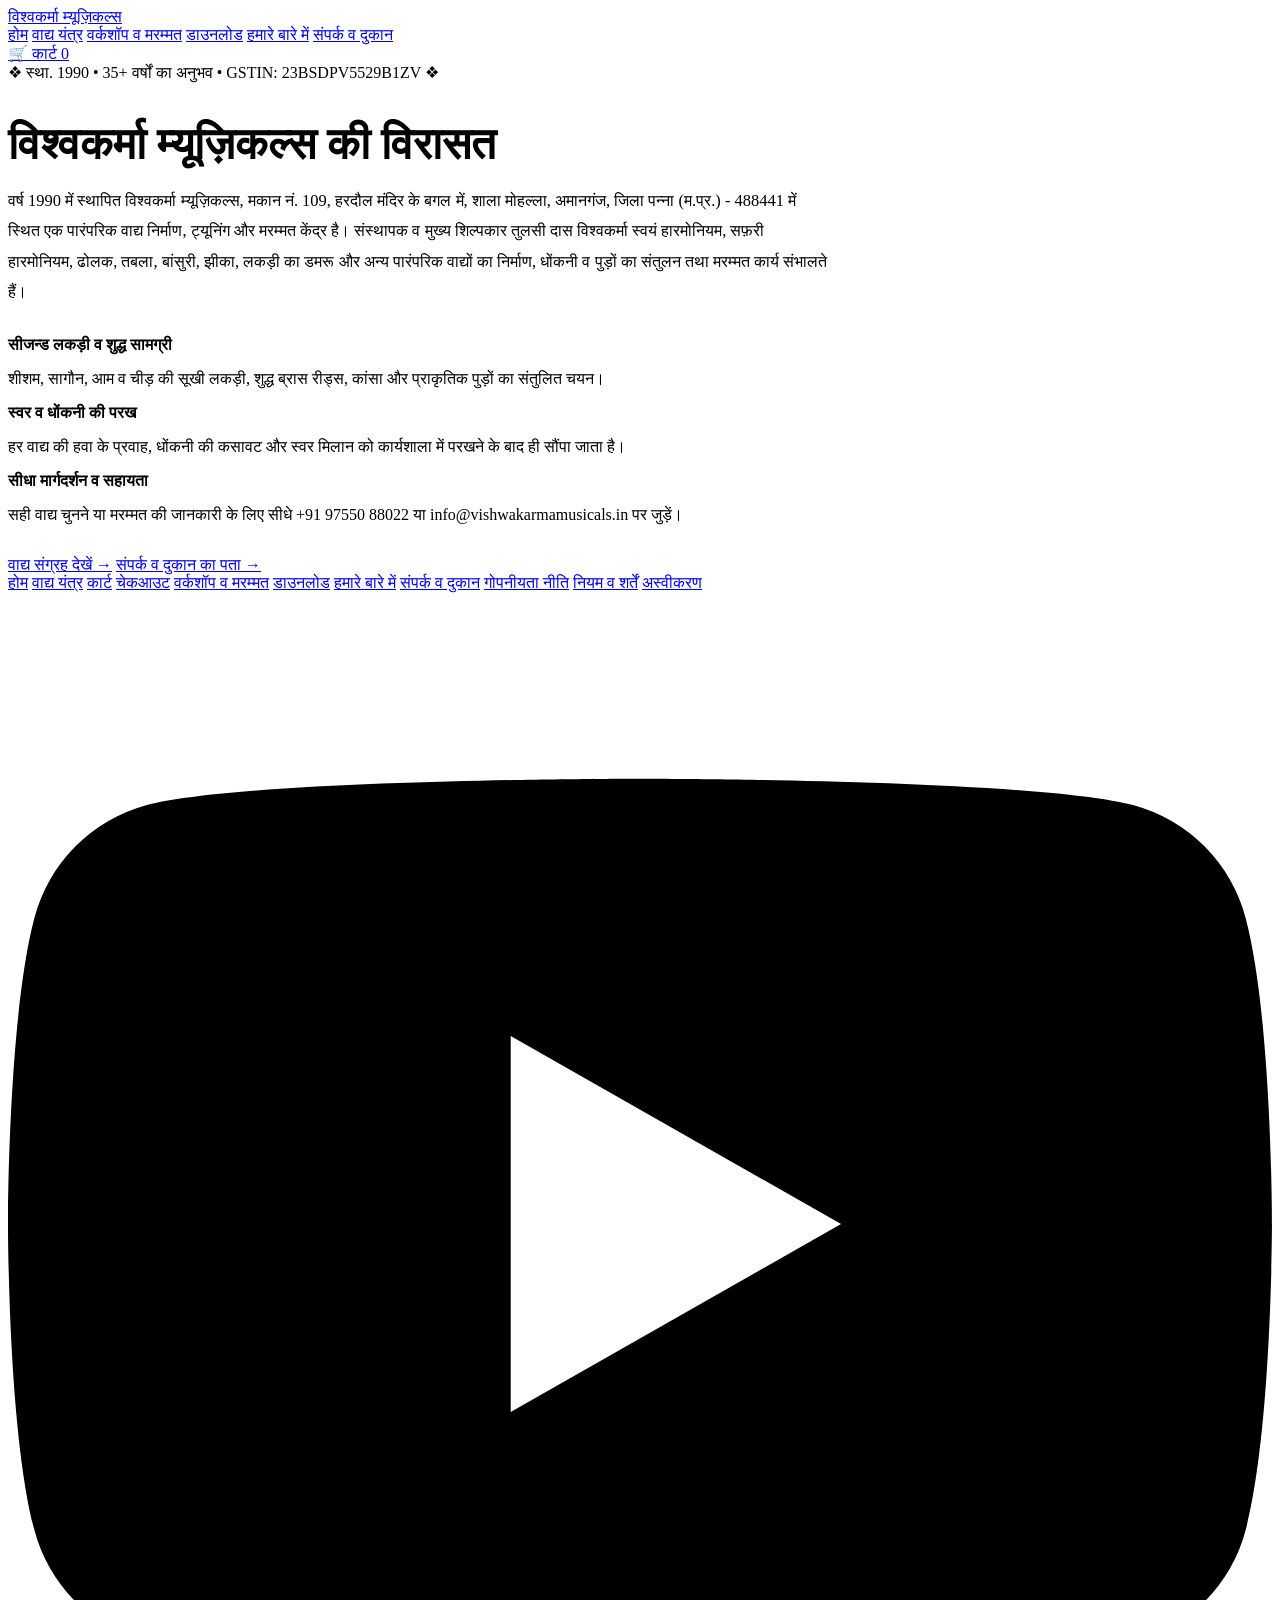
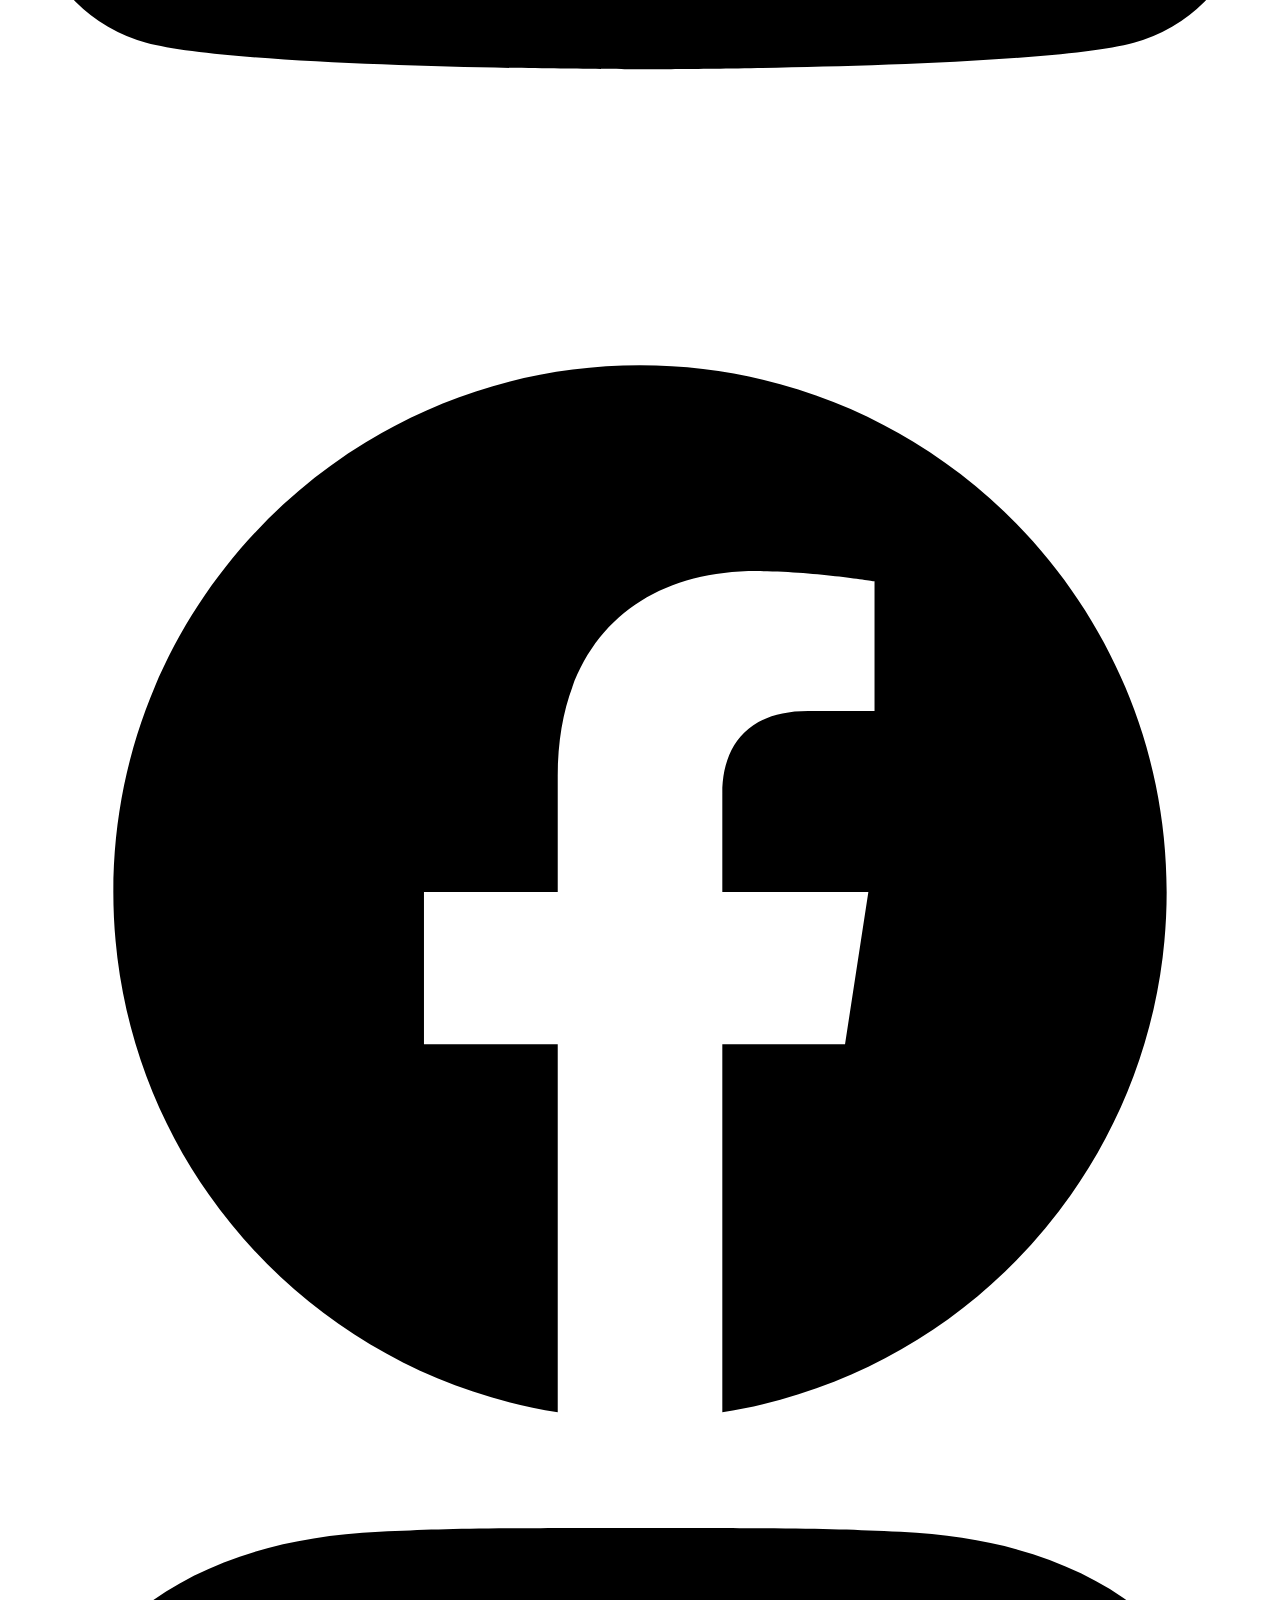
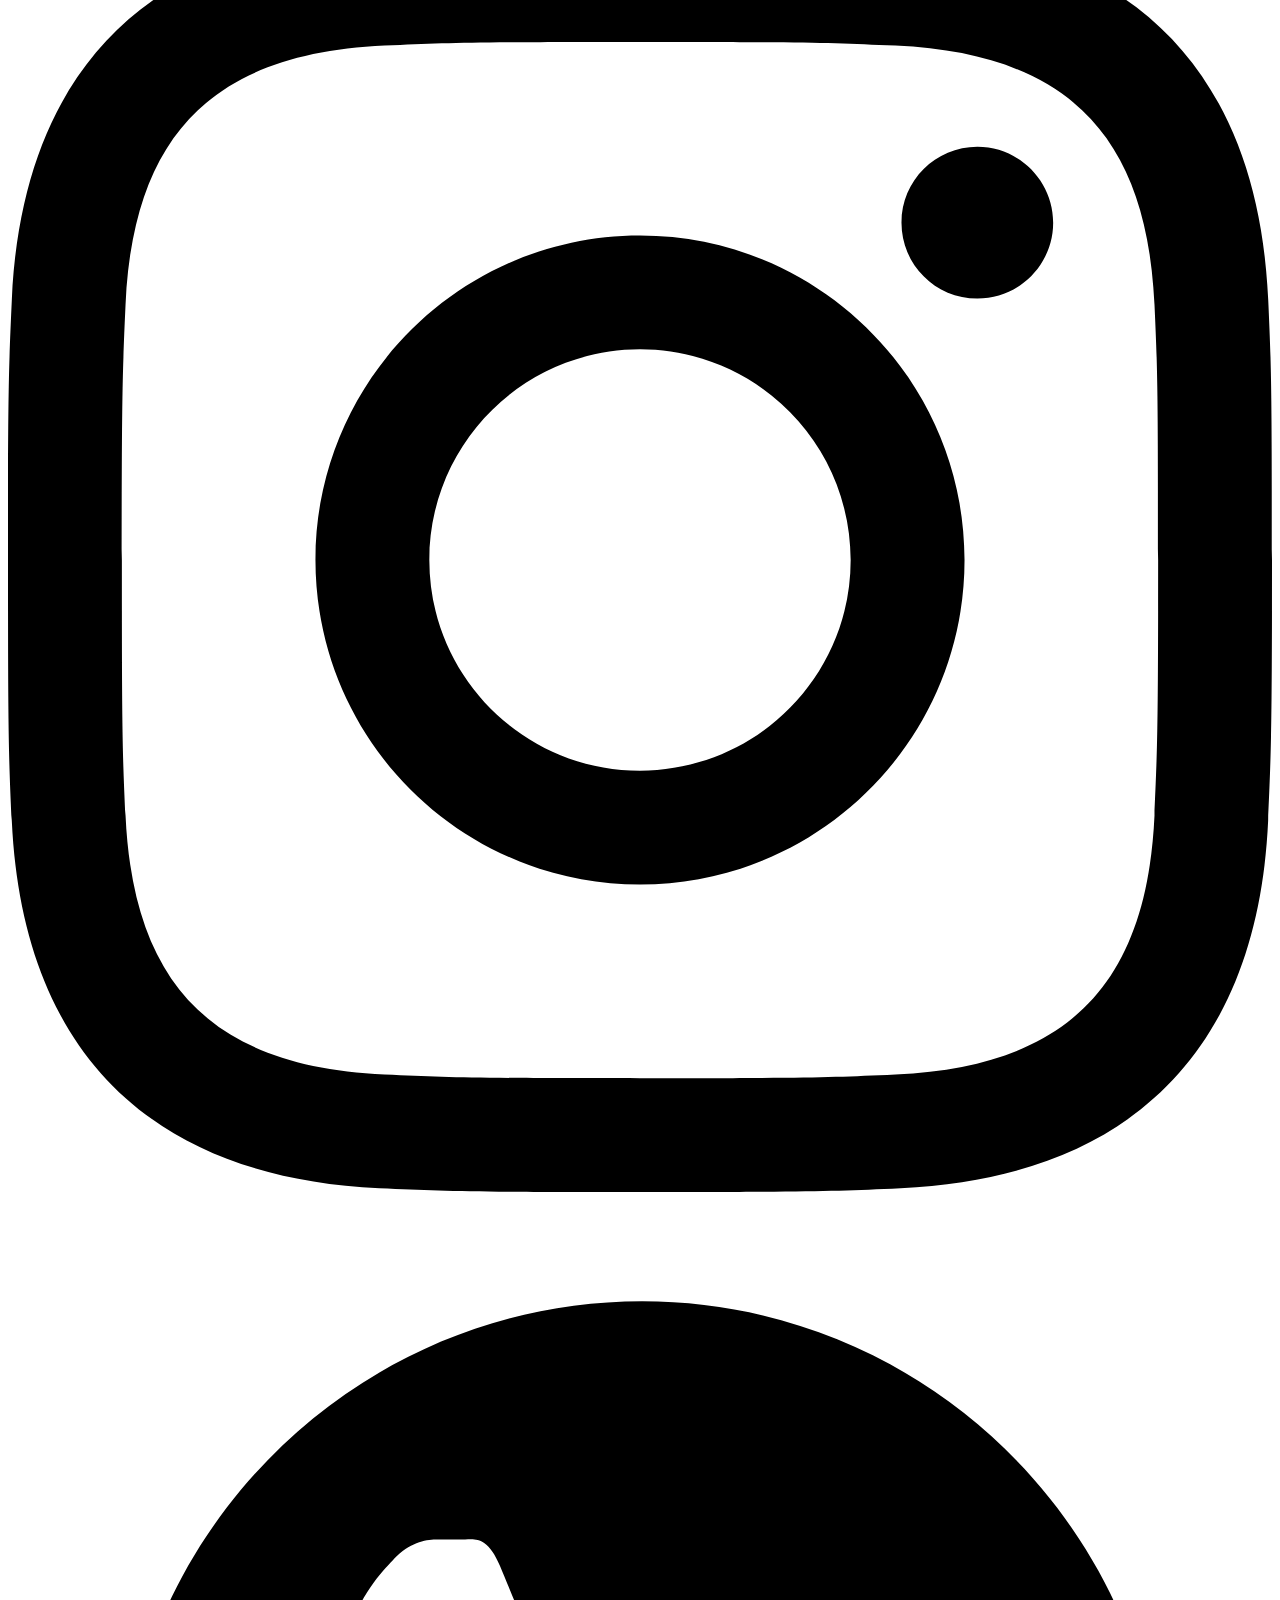
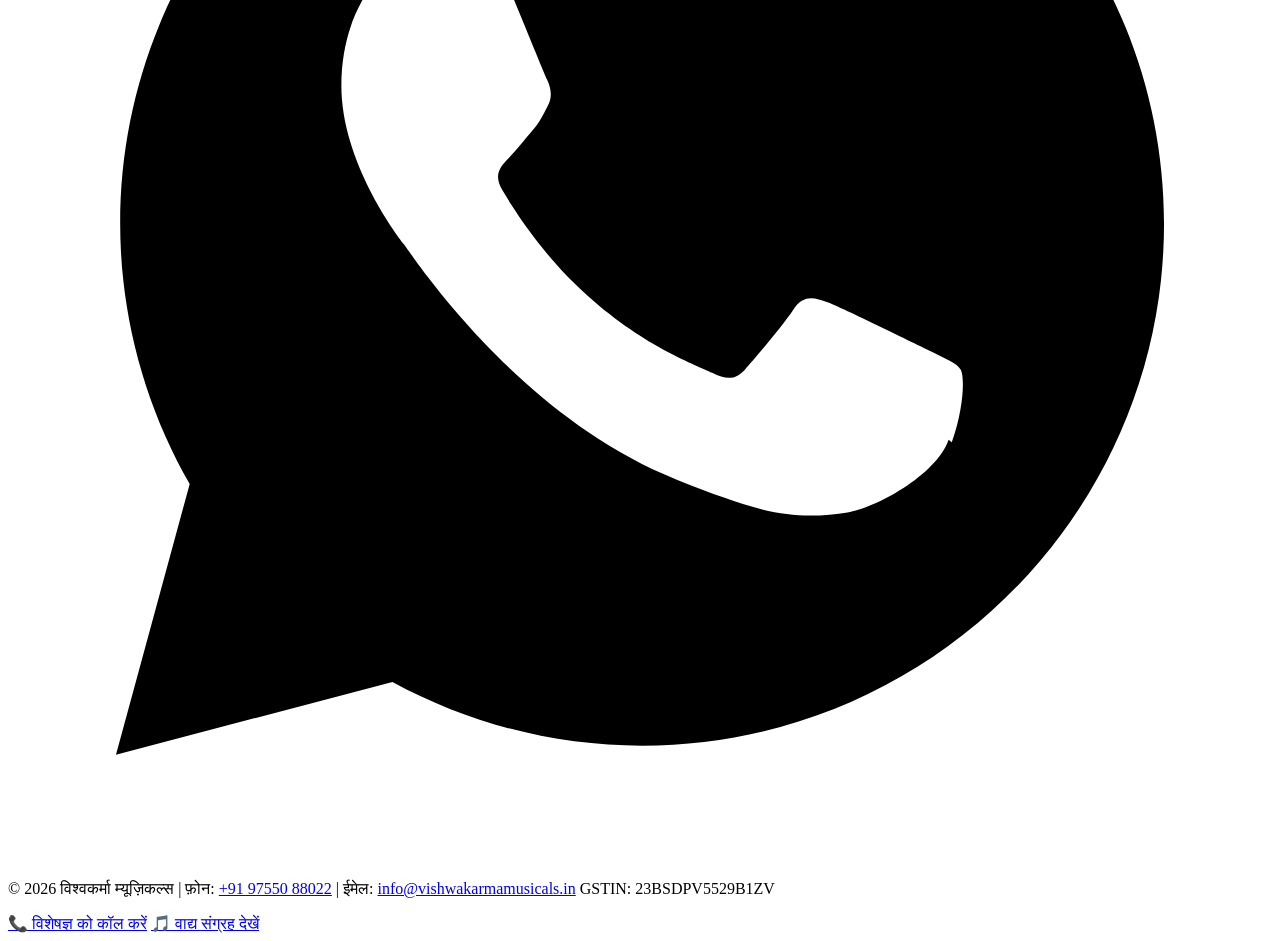
==== about.html @ 31bd290b "Add files via upload Update V3 catalog, Apps Script orderApiUrl, and contact card hover" ====
<!DOCTYPE html>
<html lang="hi">
<head>
  <link rel="icon" type="image/webp" href="assets/images/brand/favicon.webp">
  <meta charset="utf-8">
  <meta name="viewport" content="width=device-width, initial-scale=1">
  <title>हमारे बारे में | विश्वकर्मा म्यूज़िकल्स अमानगंज (स्था. 1990)</title>
  <meta name="description" content="विश्वकर्मा म्यूज़िकल्स (स्था. 1990), मकान नं. 109, शाला मोहल्ला, अमानगंज, जिला पन्ना (म.प्र.) - 488441। संस्थापक तुलसी दास विश्वकर्मा के 35+ वर्षों के अनुभव से निर्मित पारंपरिक वाद्य यंत्र।">
  <link rel="canonical" href="https://vishwakarmamusicals.in/about.html">
  <link rel="preconnect" href="https://fonts.googleapis.com">
  <link rel="preconnect" href="https://fonts.gstatic.com" crossorigin>
  <link href="https://fonts.googleapis.com/css2?family=Noto+Sans+Devanagari:wght@400;500;600;700;800&family=Tiro+Devanagari+Hindi&display=swap" rel="stylesheet">
  <link rel="stylesheet" href="assets/css/main.css">
</head>
<body>
  <header class="site-header" id="site-header">
    <div class="container header-inner">
      <a class="brand-logo" href="index.html">
        <img src="assets/images/brand/logo.webp" alt="विश्वकर्मा म्यूज़िकल्स लोगो" onerror="this.style.display='none'">
        <span class="brand-name">विश्वकर्मा म्यूज़िकल्स</span>
      </a>
      <nav class="main-nav" aria-label="मुख्य नेविगेशन">
        <a href="index.html">होम</a>
        <a href="instruments.html">वाद्य यंत्र</a>
        <a href="workshop.html">वर्कशॉप व मरम्मत</a>
        <a href="downloads.html">डाउनलोड</a>
        <a href="about.html" class="active">हमारे बारे में</a>
        <a href="contact.html">संपर्क व दुकान</a>
      </nav>
      <div class="header-actions">
        <a href="cart.html" class="cart-trigger-btn" id="header-cart-link" aria-label="कार्ट पेज खोलें">
          <span>🛒 कार्ट</span>
          <span class="cart-badge" id="header-cart-count">0</span>
        </a>
      </div>
    </div>
  </header>

  <section class="sec-light" id="about-heritage">
    <div class="container">
      <div class="craftsman-flat-box">
        <span class="badge-tag">❖ स्था. 1990 • 35+ वर्षों का अनुभव • GSTIN: 23BSDPV5529B1ZV ❖</span>
        <div class="craftsman-photo-circle">
          <img src="assets/images/workshop/founder.webp" alt="तुलसी दास विश्वकर्मा — संस्थापक व मुख्य शिल्पकार" onerror="this.style.display='none'">
        </div>
        <h1 class="serif" style="font-size:clamp(2rem,4.5vw,2.75rem);color:var(--maroon-title);margin-bottom:10px;">विश्वकर्मा म्यूज़िकल्स की विरासत</h1>
        <p style="font-size:1.03rem;color:var(--text-muted-dark);max-width:820px;margin-bottom:28px;line-height:1.85;">
          वर्ष 1990 में स्थापित विश्वकर्मा म्यूज़िकल्स, मकान नं. 109, हरदौल मंदिर के बगल में, शाला मोहल्ला, अमानगंज, जिला पन्ना (म.प्र.) - 488441 में स्थित एक पारंपरिक वाद्य निर्माण, ट्यूनिंग और मरम्मत केंद्र है। संस्थापक व मुख्य शिल्पकार तुलसी दास विश्वकर्मा स्वयं हारमोनियम, सफ़री हारमोनियम, ढोलक, तबला, बांसुरी, झीका, लकड़ी का डमरू और अन्य पारंपरिक वाद्यों का निर्माण, धोंकनी व पुड़ों का संतुलन तथा मरम्मत कार्य संभालते हैं।
        </p>
      </div>

      <div class="usps-grid">
        <div class="usp-card-dark">
          <b>सीजन्ड लकड़ी व शुद्ध सामग्री</b>
          <p>शीशम, सागौन, आम व चीड़ की सूखी लकड़ी, शुद्ध ब्रास रीड्स, कांसा और प्राकृतिक पुड़ों का संतुलित चयन।</p>
        </div>
        <div class="usp-card-dark">
          <b>स्वर व धोंकनी की परख</b>
          <p>हर वाद्य की हवा के प्रवाह, धोंकनी की कसावट और स्वर मिलान को कार्यशाला में परखने के बाद ही सौंपा जाता है।</p>
        </div>
        <div class="usp-card-dark">
          <b>सीधा मार्गदर्शन व सहायता</b>
          <p>सही वाद्य चुनने या मरम्मत की जानकारी के लिए सीधे +91 97550 88022 या info@vishwakarmamusicals.in पर जुड़ें।</p>
        </div>
      </div>

      <div class="btn-wrap" style="margin-top:32px;">
        <a class="btn btn-gold" href="instruments.html">वाद्य संग्रह देखें →</a>
        <a class="btn btn-outline" href="contact.html">संपर्क व दुकान का पता →</a>
      </div>
    </div>
  </section>

  <div class="sec-footer-light-wrap">
    <footer class="page-footer-nav-dark">
      <div class="pfn-links">
        <a href="index.html">होम</a>
        <a href="instruments.html">वाद्य यंत्र</a>
        <a href="cart.html">कार्ट</a>
        <a href="checkout.html">चेकआउट</a>
        <a href="workshop.html">वर्कशॉप व मरम्मत</a>
        <a href="downloads.html">डाउनलोड</a>
        <a href="about.html">हमारे बारे में</a>
        <a href="contact.html">संपर्क व दुकान</a>
        <a href="privacy-policy.html">गोपनीयता नीति</a>
        <a href="terms-and-conditions.html">नियम व शर्तें</a>
        <a href="disclaimer.html">अस्वीकरण</a>
      </div>
      <div class="social-links-footer" aria-label="सोशल मीडिया व व्हाट्सएप लिंक">
        <a class="social-icon-btn" href="https://www.youtube.com/@vishwakarmamusicals" target="_blank" rel="noopener noreferrer" aria-label="YouTube" title="YouTube">
          <svg viewBox="0 0 24 24"><path d="M23.498 6.186a3.016 3.016 0 0 0-2.122-2.136C19.505 3.545 12 3.545 12 3.545s-7.505 0-9.377.505A3.017 3.017 0 0 0 .502 6.186C0 8.07 0 12 0 12s0 3.93.502 5.814a3.016 3.016 0 0 0 2.122 2.136c1.871.505 9.376.505 9.376.505s7.505 0 9.377-.505a3.015 3.015 0 0 0 2.122-2.136C24 15.93 24 12 24 12s0-3.93-.502-5.814zM9.545 15.568V8.432L15.818 12l-6.273 3.568z"/></svg>
        </a>
        <a class="social-icon-btn" href="https://www.facebook.com/vishwakarmamusicalsamanganj/" target="_blank" rel="noopener noreferrer" aria-label="Facebook" title="Facebook">
          <svg viewBox="0 0 24 24"><path d="M12 2C6.477 2 2 6.477 2 12c0 4.991 3.657 9.128 8.438 9.878v-6.987h-2.54V12h2.54V9.797c0-2.506 1.492-3.89 3.777-3.89 1.094 0 2.238.195 2.238.195v2.46h-1.26c-1.243 0-1.63.771-1.63 1.562V12h2.773l-.443 2.89h-2.33v6.988C18.343 21.128 22 16.991 22 12c0-5.523-4.477-10-10-10z"/></svg>
        </a>
        <a class="social-icon-btn" href="https://www.instagram.com/vishwakarmamusicals/" target="_blank" rel="noopener noreferrer" aria-label="Instagram" title="Instagram">
          <svg viewBox="0 0 24 24"><path d="M12 2.163c3.204 0 3.584.012 4.85.07 3.252.148 4.771 1.691 4.919 4.919.058 1.265.069 1.645.069 4.849 0 3.205-.012 3.584-.069 4.849-.149 3.225-1.664 4.771-4.919 4.919-1.266.058-1.644.07-4.85.07-3.204 0-3.584-.012-4.849-.07-3.26-.149-4.771-1.699-4.919-4.92-.058-1.265-.07-1.644-.07-4.849 0-3.204.013-3.583.07-4.849.149-3.227 1.664-4.771 4.919-4.919 1.266-.057 1.645-.069 4.849-.069zm0-2.163c-3.259 0-3.667.014-4.947.072-4.358.2-6.78 2.618-6.98 6.98-.059 1.281-.073 1.689-.073 4.948 0 3.259.014 3.668.072 4.948.2 4.358 2.618 6.78 6.98 6.98 1.281.058 1.689.072 4.948.072 3.259 0 3.668-.014 4.948-.072 4.354-.2 6.782-2.618 6.979-6.98.059-1.28.073-1.689.073-4.948 0-3.259-.014-3.667-.072-4.947-.196-4.354-2.617-6.78-6.979-6.98-1.281-.059-1.69-.073-4.949-.073zm0 5.838c-3.403 0-6.162 2.759-6.162 6.162s2.759 6.163 6.162 6.163 6.162-2.759 6.162-6.163c0-3.403-2.759-6.162-6.162-6.162zm0 10.162c-2.209 0-4-1.79-4-4 0-2.209 1.791-4 4-4s4 1.791 4 4c0 2.21-1.791 4-4 4zm6.406-11.845c-.796 0-1.441.645-1.441 1.44s.645 1.44 1.441 1.44c.795 0 1.439-.645 1.439-1.44s-.644-1.44-1.439-1.44z"/></svg>
        </a>
        <a class="social-icon-btn" href="https://wa.me/919755088022" target="_blank" rel="noopener noreferrer" aria-label="WhatsApp" title="WhatsApp">
          <svg viewBox="0 0 24 24"><path d="M12.04 2C6.58 2 2.13 6.45 2.13 11.91c0 1.75.46 3.45 1.32 4.95L2.05 22l5.25-1.38c1.45.79 3.08 1.21 4.74 1.21 5.46 0 9.91-4.45 9.91-9.91S17.5 2 12.04 2zm5.82 14.02c-.24.68-1.4 1.3-1.92 1.38-.5.08-1.13.11-1.82-.11-.42-.13-.96-.31-1.65-.61-2.91-1.26-4.81-4.19-4.96-4.38-.15-.19-1.18-1.57-1.18-3 0-1.43.75-2.13 1.01-2.42.27-.29.58-.36.78-.36h.56c.18 0 .42-.07.66.5.24.57.82 2 .89 2.15.07.15.12.32.02.51-.1.19-.15.31-.3.48-.15.17-.31.38-.44.51-.15.15-.3.31-.13.6.17.29.76 1.25 1.63 2.02 1.12 1 2.07 1.31 2.36 1.46.29.15.46.12.63-.07.17-.19.72-.84.91-1.13.19-.29.39-.24.65-.14.27.1 1.69.8 1.98.94.29.15.48.22.55.34.07.12.07.7-.17 1.38z"/></svg>
        </a>
      </div>
      <p class="pfn-copy">
          <span class="pfn-copy-main">© 2026 विश्वकर्मा म्यूज़िकल्स | फ़ोन: <a href="tel:+919755088022">+91 97550 88022</a> | ईमेल: <a href="mailto:info@vishwakarmamusicals.in">info@vishwakarmamusicals.in</a></span>
          <span class="pfn-gst-line">GSTIN: 23BSDPV5529B1ZV</span>
        </p>
    </footer>
  </div>

  <div class="mobile-sticky-bar">
    <a class="btn btn-gold" href="tel:+919755088022">📞 विशेषज्ञ को कॉल करें</a>
    <a class="btn btn-outline" href="instruments.html">🎵 वाद्य संग्रह देखें</a>
  </div>

  <script src="assets/js/config.js"></script>
  <script src="assets/js/cart.js"></script>
</body>
</html>
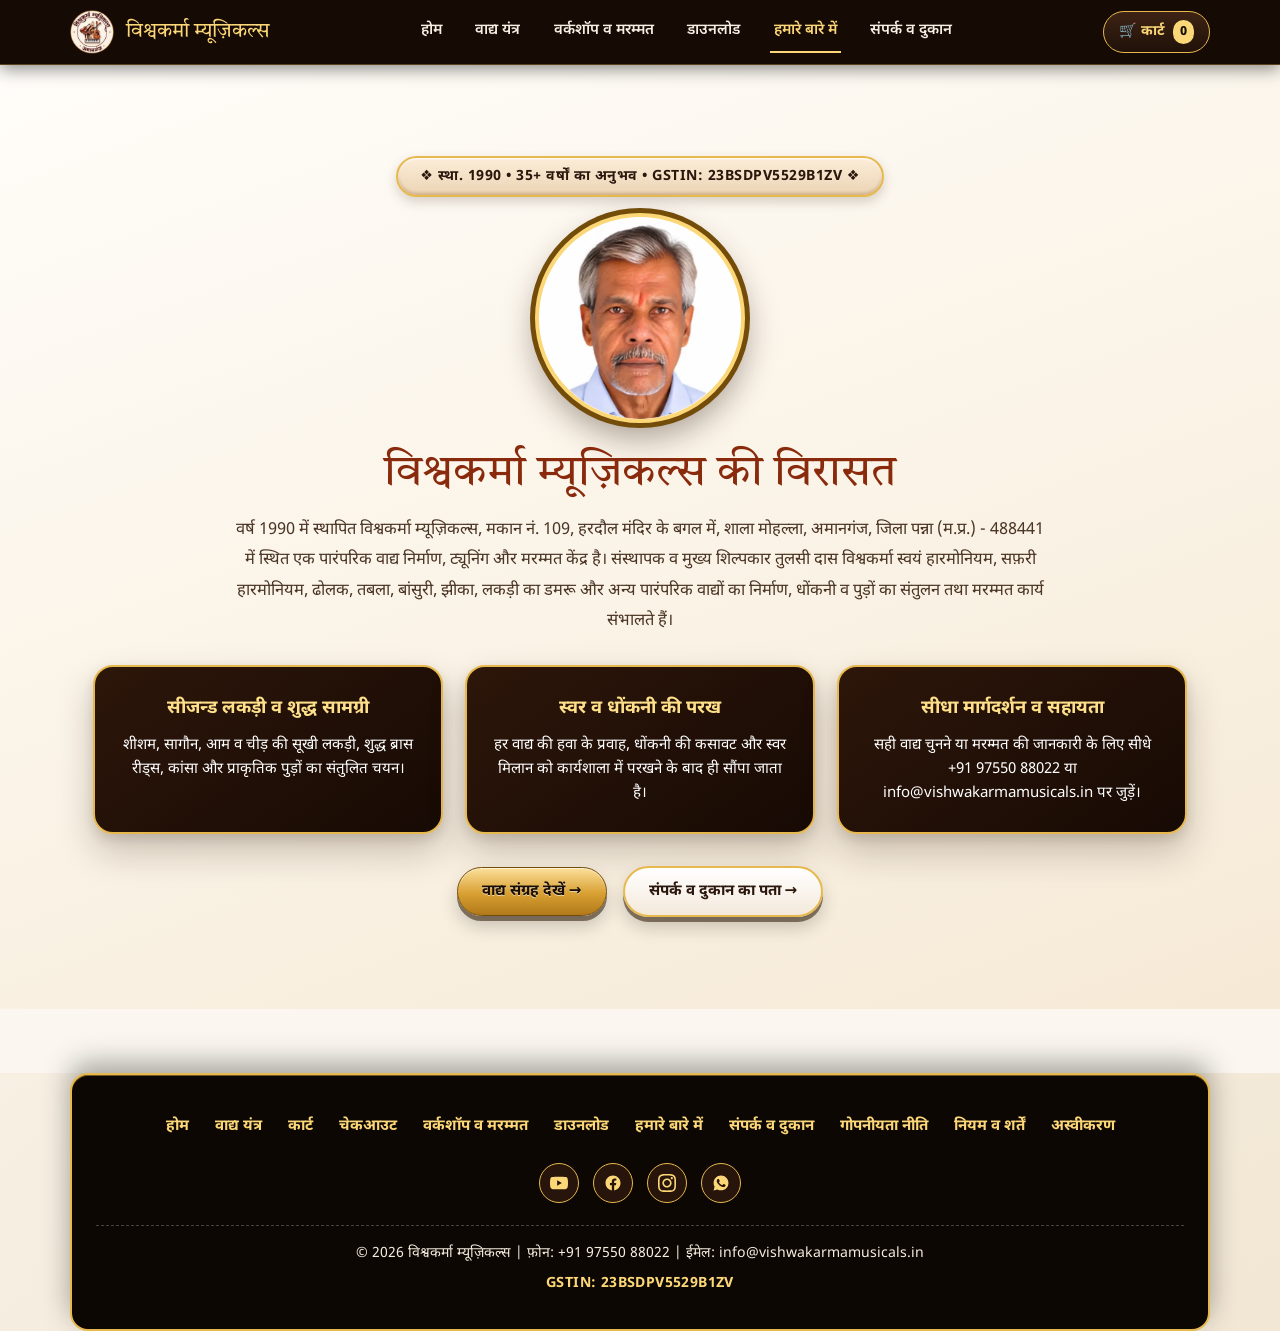
==== commit b3189e9e: "Sync about.html from Vishwakarma Musicals local site" ====
--- a/about.html
+++ b/about.html
@@ -1,118 +1,120 @@
-<!DOCTYPE html>
-<html lang="hi">
-<head>
-  <link rel="icon" type="image/webp" href="assets/images/brand/favicon.webp">
-  <meta charset="utf-8">
-  <meta name="viewport" content="width=device-width, initial-scale=1">
-  <title>हमारे बारे में | विश्वकर्मा म्यूज़िकल्स अमानगंज (स्था. 1990)</title>
-  <meta name="description" content="विश्वकर्मा म्यूज़िकल्स (स्था. 1990), मकान नं. 109, शाला मोहल्ला, अमानगंज, जिला पन्ना (म.प्र.) - 488441। संस्थापक तुलसी दास विश्वकर्मा के 35+ वर्षों के अनुभव से निर्मित पारंपरिक वाद्य यंत्र।">
-  <link rel="canonical" href="https://vishwakarmamusicals.in/about.html">
-  <link rel="preconnect" href="https://fonts.googleapis.com">
-  <link rel="preconnect" href="https://fonts.gstatic.com" crossorigin>
-  <link href="https://fonts.googleapis.com/css2?family=Noto+Sans+Devanagari:wght@400;500;600;700;800&family=Tiro+Devanagari+Hindi&display=swap" rel="stylesheet">
-  <link rel="stylesheet" href="assets/css/main.css">
-</head>
-<body>
-  <header class="site-header" id="site-header">
-    <div class="container header-inner">
-      <a class="brand-logo" href="index.html">
-        <img src="assets/images/brand/logo.webp" alt="विश्वकर्मा म्यूज़िकल्स लोगो" onerror="this.style.display='none'">
-        <span class="brand-name">विश्वकर्मा म्यूज़िकल्स</span>
-      </a>
-      <nav class="main-nav" aria-label="मुख्य नेविगेशन">
-        <a href="index.html">होम</a>
-        <a href="instruments.html">वाद्य यंत्र</a>
-        <a href="workshop.html">वर्कशॉप व मरम्मत</a>
-        <a href="downloads.html">डाउनलोड</a>
-        <a href="about.html" class="active">हमारे बारे में</a>
-        <a href="contact.html">संपर्क व दुकान</a>
-      </nav>
-      <div class="header-actions">
-        <a href="cart.html" class="cart-trigger-btn" id="header-cart-link" aria-label="कार्ट पेज खोलें">
-          <span>🛒 कार्ट</span>
-          <span class="cart-badge" id="header-cart-count">0</span>
-        </a>
-      </div>
-    </div>
-  </header>
-
-  <section class="sec-light" id="about-heritage">
-    <div class="container">
-      <div class="craftsman-flat-box">
-        <span class="badge-tag">❖ स्था. 1990 • 35+ वर्षों का अनुभव • GSTIN: 23BSDPV5529B1ZV ❖</span>
-        <div class="craftsman-photo-circle">
-          <img src="assets/images/workshop/founder.webp" alt="तुलसी दास विश्वकर्मा — संस्थापक व मुख्य शिल्पकार" onerror="this.style.display='none'">
-        </div>
-        <h1 class="serif" style="font-size:clamp(2rem,4.5vw,2.75rem);color:var(--maroon-title);margin-bottom:10px;">विश्वकर्मा म्यूज़िकल्स की विरासत</h1>
-        <p style="font-size:1.03rem;color:var(--text-muted-dark);max-width:820px;margin-bottom:28px;line-height:1.85;">
-          वर्ष 1990 में स्थापित विश्वकर्मा म्यूज़िकल्स, मकान नं. 109, हरदौल मंदिर के बगल में, शाला मोहल्ला, अमानगंज, जिला पन्ना (म.प्र.) - 488441 में स्थित एक पारंपरिक वाद्य निर्माण, ट्यूनिंग और मरम्मत केंद्र है। संस्थापक व मुख्य शिल्पकार तुलसी दास विश्वकर्मा स्वयं हारमोनियम, सफ़री हारमोनियम, ढोलक, तबला, बांसुरी, झीका, लकड़ी का डमरू और अन्य पारंपरिक वाद्यों का निर्माण, धोंकनी व पुड़ों का संतुलन तथा मरम्मत कार्य संभालते हैं।
-        </p>
-      </div>
-
-      <div class="usps-grid">
-        <div class="usp-card-dark">
-          <b>सीजन्ड लकड़ी व शुद्ध सामग्री</b>
-          <p>शीशम, सागौन, आम व चीड़ की सूखी लकड़ी, शुद्ध ब्रास रीड्स, कांसा और प्राकृतिक पुड़ों का संतुलित चयन।</p>
-        </div>
-        <div class="usp-card-dark">
-          <b>स्वर व धोंकनी की परख</b>
-          <p>हर वाद्य की हवा के प्रवाह, धोंकनी की कसावट और स्वर मिलान को कार्यशाला में परखने के बाद ही सौंपा जाता है।</p>
-        </div>
-        <div class="usp-card-dark">
-          <b>सीधा मार्गदर्शन व सहायता</b>
-          <p>सही वाद्य चुनने या मरम्मत की जानकारी के लिए सीधे +91 97550 88022 या info@vishwakarmamusicals.in पर जुड़ें।</p>
-        </div>
-      </div>
-
-      <div class="btn-wrap" style="margin-top:32px;">
-        <a class="btn btn-gold" href="instruments.html">वाद्य संग्रह देखें →</a>
-        <a class="btn btn-outline" href="contact.html">संपर्क व दुकान का पता →</a>
-      </div>
-    </div>
-  </section>
-
-  <div class="sec-footer-light-wrap">
-    <footer class="page-footer-nav-dark">
-      <div class="pfn-links">
-        <a href="index.html">होम</a>
-        <a href="instruments.html">वाद्य यंत्र</a>
-        <a href="cart.html">कार्ट</a>
-        <a href="checkout.html">चेकआउट</a>
-        <a href="workshop.html">वर्कशॉप व मरम्मत</a>
-        <a href="downloads.html">डाउनलोड</a>
-        <a href="about.html">हमारे बारे में</a>
-        <a href="contact.html">संपर्क व दुकान</a>
-        <a href="privacy-policy.html">गोपनीयता नीति</a>
-        <a href="terms-and-conditions.html">नियम व शर्तें</a>
-        <a href="disclaimer.html">अस्वीकरण</a>
-      </div>
-      <div class="social-links-footer" aria-label="सोशल मीडिया व व्हाट्सएप लिंक">
-        <a class="social-icon-btn" href="https://www.youtube.com/@vishwakarmamusicals" target="_blank" rel="noopener noreferrer" aria-label="YouTube" title="YouTube">
-          <svg viewBox="0 0 24 24"><path d="M23.498 6.186a3.016 3.016 0 0 0-2.122-2.136C19.505 3.545 12 3.545 12 3.545s-7.505 0-9.377.505A3.017 3.017 0 0 0 .502 6.186C0 8.07 0 12 0 12s0 3.93.502 5.814a3.016 3.016 0 0 0 2.122 2.136c1.871.505 9.376.505 9.376.505s7.505 0 9.377-.505a3.015 3.015 0 0 0 2.122-2.136C24 15.93 24 12 24 12s0-3.93-.502-5.814zM9.545 15.568V8.432L15.818 12l-6.273 3.568z"/></svg>
-        </a>
-        <a class="social-icon-btn" href="https://www.facebook.com/vishwakarmamusicalsamanganj/" target="_blank" rel="noopener noreferrer" aria-label="Facebook" title="Facebook">
-          <svg viewBox="0 0 24 24"><path d="M12 2C6.477 2 2 6.477 2 12c0 4.991 3.657 9.128 8.438 9.878v-6.987h-2.54V12h2.54V9.797c0-2.506 1.492-3.89 3.777-3.89 1.094 0 2.238.195 2.238.195v2.46h-1.26c-1.243 0-1.63.771-1.63 1.562V12h2.773l-.443 2.89h-2.33v6.988C18.343 21.128 22 16.991 22 12c0-5.523-4.477-10-10-10z"/></svg>
-        </a>
-        <a class="social-icon-btn" href="https://www.instagram.com/vishwakarmamusicals/" target="_blank" rel="noopener noreferrer" aria-label="Instagram" title="Instagram">
-          <svg viewBox="0 0 24 24"><path d="M12 2.163c3.204 0 3.584.012 4.85.07 3.252.148 4.771 1.691 4.919 4.919.058 1.265.069 1.645.069 4.849 0 3.205-.012 3.584-.069 4.849-.149 3.225-1.664 4.771-4.919 4.919-1.266.058-1.644.07-4.85.07-3.204 0-3.584-.012-4.849-.07-3.26-.149-4.771-1.699-4.919-4.92-.058-1.265-.07-1.644-.07-4.849 0-3.204.013-3.583.07-4.849.149-3.227 1.664-4.771 4.919-4.919 1.266-.057 1.645-.069 4.849-.069zm0-2.163c-3.259 0-3.667.014-4.947.072-4.358.2-6.78 2.618-6.98 6.98-.059 1.281-.073 1.689-.073 4.948 0 3.259.014 3.668.072 4.948.2 4.358 2.618 6.78 6.98 6.98 1.281.058 1.689.072 4.948.072 3.259 0 3.668-.014 4.948-.072 4.354-.2 6.782-2.618 6.979-6.98.059-1.28.073-1.689.073-4.948 0-3.259-.014-3.667-.072-4.947-.196-4.354-2.617-6.78-6.979-6.98-1.281-.059-1.69-.073-4.949-.073zm0 5.838c-3.403 0-6.162 2.759-6.162 6.162s2.759 6.163 6.162 6.163 6.162-2.759 6.162-6.163c0-3.403-2.759-6.162-6.162-6.162zm0 10.162c-2.209 0-4-1.79-4-4 0-2.209 1.791-4 4-4s4 1.791 4 4c0 2.21-1.791 4-4 4zm6.406-11.845c-.796 0-1.441.645-1.441 1.44s.645 1.44 1.441 1.44c.795 0 1.439-.645 1.439-1.44s-.644-1.44-1.439-1.44z"/></svg>
-        </a>
-        <a class="social-icon-btn" href="https://wa.me/919755088022" target="_blank" rel="noopener noreferrer" aria-label="WhatsApp" title="WhatsApp">
-          <svg viewBox="0 0 24 24"><path d="M12.04 2C6.58 2 2.13 6.45 2.13 11.91c0 1.75.46 3.45 1.32 4.95L2.05 22l5.25-1.38c1.45.79 3.08 1.21 4.74 1.21 5.46 0 9.91-4.45 9.91-9.91S17.5 2 12.04 2zm5.82 14.02c-.24.68-1.4 1.3-1.92 1.38-.5.08-1.13.11-1.82-.11-.42-.13-.96-.31-1.65-.61-2.91-1.26-4.81-4.19-4.96-4.38-.15-.19-1.18-1.57-1.18-3 0-1.43.75-2.13 1.01-2.42.27-.29.58-.36.78-.36h.56c.18 0 .42-.07.66.5.24.57.82 2 .89 2.15.07.15.12.32.02.51-.1.19-.15.31-.3.48-.15.17-.31.38-.44.51-.15.15-.3.31-.13.6.17.29.76 1.25 1.63 2.02 1.12 1 2.07 1.31 2.36 1.46.29.15.46.12.63-.07.17-.19.72-.84.91-1.13.19-.29.39-.24.65-.14.27.1 1.69.8 1.98.94.29.15.48.22.55.34.07.12.07.7-.17 1.38z"/></svg>
-        </a>
-      </div>
-      <p class="pfn-copy">
-          <span class="pfn-copy-main">© 2026 विश्वकर्मा म्यूज़िकल्स | फ़ोन: <a href="tel:+919755088022">+91 97550 88022</a> | ईमेल: <a href="mailto:info@vishwakarmamusicals.in">info@vishwakarmamusicals.in</a></span>
-          <span class="pfn-gst-line">GSTIN: 23BSDPV5529B1ZV</span>
-        </p>
-    </footer>
-  </div>
-
-  <div class="mobile-sticky-bar">
-    <a class="btn btn-gold" href="tel:+919755088022">📞 विशेषज्ञ को कॉल करें</a>
-    <a class="btn btn-outline" href="instruments.html">🎵 वाद्य संग्रह देखें</a>
-  </div>
-
-  <script src="assets/js/config.js"></script>
-  <script src="assets/js/cart.js"></script>
-</body>
+<!DOCTYPE html>
+<html lang="hi">
+<head>
+  <link rel="icon" type="image/webp" href="assets/images/brand/favicon.webp">
+  <meta charset="utf-8">
+  <meta name="viewport" content="width=device-width, initial-scale=1">
+  <title>हमारे बारे में | विश्वकर्मा म्यूज़िकल्स अमानगंज (स्था. 1990)</title>
+  <meta name="description" content="विश्वकर्मा म्यूज़िकल्स (स्था. 1990), मकान नं. 109, शाला मोहल्ला, अमानगंज, जिला पन्ना (म.प्र.) - 488441। संस्थापक तुलसी दास विश्वकर्मा के 35+ वर्षों के अनुभव से निर्मित पारंपरिक वाद्य यंत्र।">
+  <link rel="canonical" href="https://vishwakarmamusicals.in/about.html">
+  <link rel="preconnect" href="https://fonts.googleapis.com">
+  <link rel="preconnect" href="https://fonts.gstatic.com" crossorigin>
+  <link href="https://fonts.googleapis.com/css2?family=Noto+Sans+Devanagari:wght@400;500;600;700;800&family=Tiro+Devanagari+Hindi&display=swap" rel="stylesheet">
+  <link rel="stylesheet" href="assets/css/main.css">
+</head>
+<body>
+  <header class="site-header" id="site-header">
+    <div class="container header-inner">
+      <a class="brand-logo" href="index.html">
+        <img src="assets/images/brand/logo.webp" alt="विश्वकर्मा म्यूज़िकल्स लोगो" onerror="this.style.display='none'">
+        <span class="brand-name">विश्वकर्मा म्यूज़िकल्स</span>
+      </a>
+      <nav class="main-nav" aria-label="मुख्य नेविगेशन">
+        <a href="index.html">होम</a>
+        <a href="instruments.html">वाद्य यंत्र</a>
+        <a href="workshop.html">वर्कशॉप व मरम्मत</a>
+        <a href="downloads.html">डाउनलोड</a>
+        <a href="about.html" class="active">हमारे बारे में</a>
+        <a href="contact.html">संपर्क व दुकान</a>
+      </nav>
+      <div class="header-actions">
+        <a href="cart.html" class="cart-trigger-btn" id="header-cart-link" aria-label="कार्ट">
+          <span>🛒 कार्ट</span>
+          <span class="cart-badge" id="header-cart-count">0</span>
+        </a>
+      </div>
+    </div>
+  </header>
+<main id="main-content">
+
+  <section class="sec-light" id="about-heritage">
+    <div class="container">
+      <div class="craftsman-flat-box">
+        <span class="badge-tag">❖ स्था. 1990 • 35+ वर्षों का अनुभव • GSTIN: 23BSDPV5529B1ZV ❖</span>
+        <div class="craftsman-photo-circle">
+          <img src="assets/images/workshop/founder.webp" alt="तुलसी दास विश्वकर्मा — संस्थापक व मुख्य शिल्पकार" onerror="this.style.display='none'" loading="lazy">
+        </div>
+        <h1 class="serif" style="font-size:clamp(2rem,4.5vw,2.75rem);color:var(--maroon-title);margin-bottom:10px;">विश्वकर्मा म्यूज़िकल्स की विरासत</h1>
+        <p style="font-size:1.03rem;color:var(--text-muted-dark);max-width:820px;margin-bottom:28px;line-height:1.85;">
+          वर्ष 1990 में स्थापित विश्वकर्मा म्यूज़िकल्स, मकान नं. 109, हरदौल मंदिर के बगल में, शाला मोहल्ला, अमानगंज, जिला पन्ना (म.प्र.) - 488441 में स्थित एक पारंपरिक वाद्य निर्माण, ट्यूनिंग और मरम्मत केंद्र है। संस्थापक व मुख्य शिल्पकार तुलसी दास विश्वकर्मा स्वयं हारमोनियम, सफ़री हारमोनियम, ढोलक, तबला, बांसुरी, झीका, लकड़ी का डमरू और अन्य पारंपरिक वाद्यों का निर्माण, धोंकनी व पुड़ों का संतुलन तथा मरम्मत कार्य संभालते हैं।
+        </p>
+      </div>
+
+      <div class="usps-grid">
+        <div class="usp-card-dark">
+          <b>सीजन्ड लकड़ी व शुद्ध सामग्री</b>
+          <p>शीशम, सागौन, आम व चीड़ की सूखी लकड़ी, शुद्ध ब्रास रीड्स, कांसा और प्राकृतिक पुड़ों का संतुलित चयन।</p>
+        </div>
+        <div class="usp-card-dark">
+          <b>स्वर व धोंकनी की परख</b>
+          <p>हर वाद्य की हवा के प्रवाह, धोंकनी की कसावट और स्वर मिलान को कार्यशाला में परखने के बाद ही सौंपा जाता है।</p>
+        </div>
+        <div class="usp-card-dark">
+          <b>सीधा मार्गदर्शन व सहायता</b>
+          <p>सही वाद्य चुनने या मरम्मत की जानकारी के लिए सीधे +91 97550 88022 या info@vishwakarmamusicals.in पर जुड़ें।</p>
+        </div>
+      </div>
+
+      <div class="btn-wrap" style="margin-top:32px;">
+        <a class="btn btn-gold" href="instruments.html">वाद्य संग्रह देखें →</a>
+        <a class="btn btn-outline" href="contact.html">संपर्क व दुकान का पता →</a>
+      </div>
+    </div>
+  </section>
+
+  <div class="sec-footer-light-wrap">
+    </main>
+<footer class="page-footer-nav-dark">
+      <div class="pfn-links">
+        <a href="index.html">होम</a>
+        <a href="instruments.html">वाद्य यंत्र</a>
+        <a href="cart.html">कार्ट</a>
+        <a href="checkout.html">चेकआउट</a>
+        <a href="workshop.html">वर्कशॉप व मरम्मत</a>
+        <a href="downloads.html">डाउनलोड</a>
+        <a href="about.html">हमारे बारे में</a>
+        <a href="contact.html">संपर्क व दुकान</a>
+        <a href="privacy-policy.html">गोपनीयता नीति</a>
+        <a href="terms-and-conditions.html">नियम व शर्तें</a>
+        <a href="disclaimer.html">अस्वीकरण</a>
+      </div>
+      <div class="social-links-footer" aria-label="सोशल मीडिया व व्हाट्सएप लिंक">
+        <a class="social-icon-btn" href="https://www.youtube.com/@vishwakarmamusicals" target="_blank" rel="noopener noreferrer" aria-label="YouTube" title="YouTube">
+          <svg viewBox="0 0 24 24"><path d="M23.498 6.186a3.016 3.016 0 0 0-2.122-2.136C19.505 3.545 12 3.545 12 3.545s-7.505 0-9.377.505A3.017 3.017 0 0 0 .502 6.186C0 8.07 0 12 0 12s0 3.93.502 5.814a3.016 3.016 0 0 0 2.122 2.136c1.871.505 9.376.505 9.376.505s7.505 0 9.377-.505a3.015 3.015 0 0 0 2.122-2.136C24 15.93 24 12 24 12s0-3.93-.502-5.814zM9.545 15.568V8.432L15.818 12l-6.273 3.568z"/></svg>
+        </a>
+        <a class="social-icon-btn" href="https://www.facebook.com/vishwakarmamusicalsamanganj/" target="_blank" rel="noopener noreferrer" aria-label="Facebook" title="Facebook">
+          <svg viewBox="0 0 24 24"><path d="M12 2C6.477 2 2 6.477 2 12c0 4.991 3.657 9.128 8.438 9.878v-6.987h-2.54V12h2.54V9.797c0-2.506 1.492-3.89 3.777-3.89 1.094 0 2.238.195 2.238.195v2.46h-1.26c-1.243 0-1.63.771-1.63 1.562V12h2.773l-.443 2.89h-2.33v6.988C18.343 21.128 22 16.991 22 12c0-5.523-4.477-10-10-10z"/></svg>
+        </a>
+        <a class="social-icon-btn" href="https://www.instagram.com/vishwakarmamusicals/" target="_blank" rel="noopener noreferrer" aria-label="Instagram" title="Instagram">
+          <svg viewBox="0 0 24 24"><path d="M12 2.163c3.204 0 3.584.012 4.85.07 3.252.148 4.771 1.691 4.919 4.919.058 1.265.069 1.645.069 4.849 0 3.205-.012 3.584-.069 4.849-.149 3.225-1.664 4.771-4.919 4.919-1.266.058-1.644.07-4.85.07-3.204 0-3.584-.012-4.849-.07-3.26-.149-4.771-1.699-4.919-4.92-.058-1.265-.07-1.644-.07-4.849 0-3.204.013-3.583.07-4.849.149-3.227 1.664-4.771 4.919-4.919 1.266-.057 1.645-.069 4.849-.069zm0-2.163c-3.259 0-3.667.014-4.947.072-4.358.2-6.78 2.618-6.98 6.98-.059 1.281-.073 1.689-.073 4.948 0 3.259.014 3.668.072 4.948.2 4.358 2.618 6.78 6.98 6.98 1.281.058 1.689.072 4.948.072 3.259 0 3.668-.014 4.948-.072 4.354-.2 6.782-2.618 6.979-6.98.059-1.28.073-1.689.073-4.948 0-3.259-.014-3.667-.072-4.947-.196-4.354-2.617-6.78-6.979-6.98-1.281-.059-1.69-.073-4.949-.073zm0 5.838c-3.403 0-6.162 2.759-6.162 6.162s2.759 6.163 6.162 6.163 6.162-2.759 6.162-6.163c0-3.403-2.759-6.162-6.162-6.162zm0 10.162c-2.209 0-4-1.79-4-4 0-2.209 1.791-4 4-4s4 1.791 4 4c0 2.21-1.791 4-4 4zm6.406-11.845c-.796 0-1.441.645-1.441 1.44s.645 1.44 1.441 1.44c.795 0 1.439-.645 1.439-1.44s-.644-1.44-1.439-1.44z"/></svg>
+        </a>
+        <a class="social-icon-btn" href="https://wa.me/919755088022" target="_blank" rel="noopener noreferrer" aria-label="WhatsApp" title="WhatsApp">
+          <svg viewBox="0 0 24 24"><path d="M12.04 2C6.58 2 2.13 6.45 2.13 11.91c0 1.75.46 3.45 1.32 4.95L2.05 22l5.25-1.38c1.45.79 3.08 1.21 4.74 1.21 5.46 0 9.91-4.45 9.91-9.91S17.5 2 12.04 2zm5.82 14.02c-.24.68-1.4 1.3-1.92 1.38-.5.08-1.13.11-1.82-.11-.42-.13-.96-.31-1.65-.61-2.91-1.26-4.81-4.19-4.96-4.38-.15-.19-1.18-1.57-1.18-3 0-1.43.75-2.13 1.01-2.42.27-.29.58-.36.78-.36h.56c.18 0 .42-.07.66.5.24.57.82 2 .89 2.15.07.15.12.32.02.51-.1.19-.15.31-.3.48-.15.17-.31.38-.44.51-.15.15-.3.31-.13.6.17.29.76 1.25 1.63 2.02 1.12 1 2.07 1.31 2.36 1.46.29.15.46.12.63-.07.17-.19.72-.84.91-1.13.19-.29.39-.24.65-.14.27.1 1.69.8 1.98.94.29.15.48.22.55.34.07.12.07.7-.17 1.38z"/></svg>
+        </a>
+      </div>
+      <p class="pfn-copy">
+          <span class="pfn-copy-main">© 2026 विश्वकर्मा म्यूज़िकल्स | फ़ोन: <a href="tel:+919755088022">+91 97550 88022</a> | ईमेल: <a href="mailto:info@vishwakarmamusicals.in">info@vishwakarmamusicals.in</a></span>
+          <span class="pfn-gst-line">GSTIN: 23BSDPV5529B1ZV</span>
+        </p>
+    </footer>
+  </div>
+
+  <div class="mobile-sticky-bar">
+    <a class="btn btn-gold" href="tel:+919755088022">📞 विशेषज्ञ को कॉल करें</a>
+    <a class="btn btn-outline" href="instruments.html">🎵 वाद्य संग्रह देखें</a>
+  </div>
+
+  <script src="assets/js/config.js"></script>
+  <script src="assets/js/cart.js"></script>
+</body>
 </html>
--- a/assets/css/main.css
+++ b/assets/css/main.css
@@ -0,0 +1,1206 @@
+:root {
+  --bg-light: #fbf7f0;
+  --surface-light: #ffffff;
+  --surface-light-card: #ffffff;
+  --text-dark: #1f1107;
+  --text-muted-dark: #4a3424;
+  --border-inverse-light: #2c160a;
+  --bg-dark: #190c05;
+  --surface-dark: #27140a;
+  --surface-dark-card: #281409;
+  --text-light: #ffffff;
+  --text-muted-light: #f5ede0;
+  --border-inverse-dark: #fbf6ee;
+  --gold: #d4a340;
+  --gold-bright: #fcd777;
+  --gold-deep: #94651a;
+  --gold-border: #e6b84d;
+  --maroon: #73230a;
+  --maroon-title: #8a2a0c;
+  --star: #f59e0b;
+  --radius: 18px;
+  --depth-shadow: 0 18px 36px rgba(35, 17, 5, 0.22), 0 5px 12px rgba(35, 17, 5, 0.12);
+  --depth-shadow-dark: 0 20px 42px rgba(0, 0, 0, 0.48), 0 5px 12px rgba(0, 0, 0, 0.28);
+}
+
+* { box-sizing: border-box; margin: 0; padding: 0; }
+html {
+  scroll-behavior: smooth;
+  zoom: 100%;
+}
+body {
+  font-family: 'Noto Sans Devanagari', system-ui, -apple-system, sans-serif;
+  background-color: var(--bg-light);
+  background-image: radial-gradient(ellipse at 50% 0%, rgba(255,255,255,.92), transparent 66%),
+                    linear-gradient(145deg, #fbf7f0 0%, #f2e7d4 100%);
+  color: var(--text-dark);
+  line-height: 1.8;
+  -webkit-font-smoothing: antialiased;
+  padding-top: 64px;
+  padding-bottom: calc(74px + env(safe-area-inset-bottom, 0px));
+  overflow-x: hidden;
+}
+@media (min-width: 769px) { body { padding-bottom: 0; } }
+
+h1, h2, h3, h4, .serif {
+  font-family: 'Tiro Devanagari Hindi', serif;
+  font-weight: normal;
+  line-height: 1.35;
+}
+a { color: inherit; text-decoration: none; }
+img { max-width: 100%; height: auto; display: block; }
+.container { max-width: 1180px; margin: 0 auto; padding: 0 20px; }
+section { padding: clamp(60px, 8vw, 92px) 0; position: relative; isolation: isolate; }
+
+.gold-section-divider {
+  height: 3px;
+  width: 100%;
+  background: linear-gradient(90deg, transparent, var(--gold-bright), transparent);
+  margin: 0;
+  border: none;
+  filter: drop-shadow(0 2px 4px rgba(148, 101, 26, 0.5));
+}
+
+.site-header {
+  background: #160a04;
+  position: fixed;
+  top: 0; left: 0; right: 0;
+  z-index: 150;
+  border-bottom: 1.5px solid rgba(230, 184, 77, 0.32);
+  box-shadow: 0 4px 16px rgba(0, 0, 0, 0.45);
+}
+.header-inner {
+  display: flex;
+  justify-content: space-between;
+  align-items: center;
+  min-height: 64px;
+  gap: 16px;
+}
+.brand-logo {
+  display: flex;
+  align-items: center;
+  gap: 12px;
+  flex-shrink: 0;
+}
+.brand-logo img {
+  height: 44px;
+  width: auto;
+  object-fit: contain;
+}
+.brand-name {
+  font-family: 'Tiro Devanagari Hindi', serif;
+  color: var(--gold-bright);
+  font-size: clamp(1.1rem, 1.6vw, 1.4rem);
+  white-space: nowrap;
+}
+.main-nav {
+  display: flex;
+  align-items: center;
+  gap: clamp(14px, 2vw, 26px);
+  overflow-x: auto;
+  scrollbar-width: none;
+}
+.main-nav::-webkit-scrollbar { display: none; }
+.main-nav a {
+  color: #f7eee4;
+  font-weight: 600;
+  font-size: 0.94rem;
+  white-space: nowrap;
+  padding: 6px 4px;
+  border-bottom: 2px solid transparent;
+  transition: color 0.2s, border-color 0.2s;
+}
+.main-nav a:hover, .main-nav a.active {
+  color: var(--gold-bright);
+  border-bottom-color: var(--gold-bright);
+}
+.header-actions {
+  display: flex;
+  align-items: center;
+  gap: 10px;
+  flex-shrink: 0;
+}
+.cart-trigger-btn {
+  display: inline-flex;
+  align-items: center;
+  gap: 8px;
+  background: linear-gradient(180deg, #3d2314 0%, #201109 100%);
+  color: var(--gold-bright);
+  border: 1.5px solid var(--gold-border);
+  padding: 7px 15px;
+  border-radius: 999px;
+  font-weight: 700;
+  font-size: 0.88rem;
+  cursor: pointer;
+  transition: transform 0.2s ease, filter 0.2s ease;
+}
+.cart-trigger-btn:hover {
+  transform: translateY(-1px);
+  filter: brightness(1.08);
+}
+.cart-badge {
+  background: var(--gold-bright);
+  color: #1a0e04;
+  border-radius: 999px;
+  padding: 1px 7px;
+  font-size: 0.78rem;
+  font-weight: 800;
+}
+
+.badge-tag {
+  display: inline-flex;
+  align-items: center;
+  justify-content: center;
+  gap: 8px;
+  font-size: 0.88rem;
+  font-weight: 700;
+  padding: 6px 22px;
+  border-radius: 999px;
+  margin-bottom: 16px;
+  text-align: center;
+  letter-spacing: 0.5px;
+  box-shadow: 0 4px 0 rgba(80, 45, 8, 0.18), 0 8px 14px rgba(35, 17, 5, 0.12), inset 0 1px 0 rgba(255, 255, 255, 0.75);
+  transition: transform 0.32s cubic-bezier(0.22, 1, 0.36, 1);
+}
+.badge-tag:hover { transform: scale(1.04) translateY(-2px); }
+
+.sec-dark .badge-tag, .hero .badge-tag {
+  color: #ffffff;
+  background: linear-gradient(180deg, #3d2314 0%, #201109 100%);
+  border: 1.5px solid var(--gold-border);
+  box-shadow: inset 0 1px 2px rgba(255, 235, 190, 0.45), inset 0 -2px 3px rgba(0, 0, 0, 0.8), 0 6px 14px rgba(0, 0, 0, 0.5);
+  text-shadow: 0 1px 2px rgba(0, 0, 0, 0.9);
+}
+.sec-light .badge-tag {
+  color: #2b170c;
+  background: linear-gradient(180deg, #fcedd8 0%, #ebd4b5 100%);
+  border: 2px solid var(--gold-border);
+  box-shadow: inset 0 1px 2px rgba(255, 255, 255, 0.9), inset 0 -2px 3px rgba(138, 86, 27, 0.3), 0 5px 12px rgba(44, 22, 10, 0.18);
+}
+
+.sec-head { text-align: center; max-width: 760px; margin: 0 auto 48px; }
+.sec-light .sec-head h2 {
+  font-size: clamp(2rem, 4.5vw, 2.75rem);
+  color: var(--maroon-title);
+  margin-bottom: 12px;
+  text-shadow: 0 1px 0 rgba(255,255,255,.26), 0 4px 0 rgba(70,31,8,.14), 0 9px 18px rgba(0,0,0,.20);
+}
+.sec-light .sec-head p { font-size: 1.05rem; color: var(--text-muted-dark); }
+.sec-dark .sec-head h2 {
+  font-size: clamp(2rem, 4.5vw, 2.75rem);
+  color: #ffffff;
+  margin-bottom: 12px;
+  text-shadow: 0 2px 0 rgba(0,0,0,.3), 0 7px 18px rgba(0,0,0,.62);
+}
+.sec-dark .sec-head p { font-size: 1.05rem; color: var(--text-muted-light); }
+
+.sec-light {
+  background-color: var(--bg-light);
+  background-image: radial-gradient(ellipse at 50% 0%, rgba(255,255,255,.92), transparent 66%),
+                    linear-gradient(145deg, #fbf7f0 0%, #f2e7d4 100%);
+  color: var(--text-dark);
+}
+.sec-dark {
+  background-color: var(--bg-dark);
+  background-image: radial-gradient(ellipse at 50% 0%, rgba(125,78,30,.20), transparent 62%),
+                    linear-gradient(145deg, #211006 0%, #120802 100%);
+  color: var(--text-light);
+}
+
+.btn-wrap {
+  display: flex;
+  flex-wrap: wrap;
+  gap: 12px 16px;
+  align-items: center;
+  justify-content: center;
+  width: 100%;
+  margin: 0 auto;
+}
+.btn {
+  display: inline-flex;
+  align-items: center;
+  justify-content: center;
+  gap: 8px;
+  width: auto !important;
+  max-width: max-content !important;
+  white-space: nowrap;
+  min-height: 46px;
+  padding: 10px 24px;
+  border-radius: 999px;
+  font-weight: 700;
+  font-size: 0.95rem;
+  cursor: pointer;
+  text-align: center;
+  user-select: none;
+  position: relative;
+  flex: 0 0 auto;
+  border: none;
+  font-family: inherit;
+  transform: translateY(0);
+  box-shadow: 0 5px 0 rgba(48,28,8,.55), 0 10px 18px rgba(0,0,0,.20), inset 0 1px 0 rgba(255,255,255,.6);
+  transition: transform 0.32s cubic-bezier(0.22, 1, 0.36, 1), box-shadow 0.32s ease, filter 0.32s ease;
+}
+.btn:hover {
+  transform: translateY(-3px);
+  filter: brightness(1.04);
+  box-shadow: 0 8px 0 rgba(48,28,8,.48), 0 16px 24px rgba(0,0,0,.25), inset 0 1px 0 rgba(255,255,255,.68);
+}
+.btn:active {
+  transform: translateY(3px);
+  box-shadow: 0 2px 0 rgba(48,28,8,.55), 0 4px 8px rgba(0,0,0,.18);
+}
+.btn-gold {
+  background: linear-gradient(180deg, #fce09b 0%, #d89f31 55%, #b1791a 100%);
+  color: #1a0e04 !important;
+  border: 1px solid #734c0a;
+  text-shadow: 0 1px 0 rgba(255, 255, 255, 0.6);
+}
+.sec-light .btn-outline {
+  background: linear-gradient(180deg, #ffffff 0%, #f4e9db 100%);
+  color: #2b170c !important;
+  border: 2px solid var(--gold-border);
+}
+.sec-dark .btn-outline, .hero .btn-outline {
+  background: linear-gradient(180deg, #3d2315 0%, #201109 100%);
+  color: #fbf6ee !important;
+  border: 2px solid var(--gold-border);
+}
+
+.hero {
+  position: relative;
+  padding: clamp(72px, 11vw, 120px) 0 clamp(62px, 8vw, 100px);
+  background-color: #1a0e06;
+  background-image:
+    radial-gradient(circle at center, rgba(212, 163, 64, 0.22) 0%, rgba(25, 12, 5, 0.9) 75%),
+    url('../images/brand/hero-bg.webp');
+  background-position: center center;
+  background-repeat: no-repeat;
+  background-size: cover;
+  box-shadow: inset 0 -16px 32px rgba(0,0,0,.26), 0 12px 30px rgba(25,12,5,.34);
+  overflow: hidden;
+}
+.hero-center-box {
+  display: flex;
+  flex-direction: column;
+  align-items: center;
+  justify-content: center;
+  text-align: center;
+  margin: 0 auto;
+  max-width: 920px;
+}
+.hero-title {
+  font-family: 'Tiro Devanagari Hindi', serif;
+  font-size: clamp(2.8rem, 6.8vw, 4.5rem);
+  color: #ffffff;
+  line-height: 1.25;
+  margin-bottom: 8px;
+  text-shadow: 0 2px 4px rgba(0, 0, 0, 0.9), 0 6px 24px rgba(0, 0, 0, 0.95);
+  letter-spacing: 0.5px;
+}
+.hero-address {
+  font-size: clamp(1.02rem, 2.3vw, 1.22rem);
+  color: #f7eedf;
+  margin-bottom: 18px;
+  font-weight: 600;
+  text-shadow: 0 2px 6px rgba(0, 0, 0, 0.95);
+}
+.hero-desc {
+  font-size: clamp(1.08rem, 2.3vw, 1.25rem);
+  color: #ffffff;
+  max-width: 840px;
+  margin: 0 auto 34px;
+  line-height: 1.85;
+  font-weight: 500;
+  text-shadow: 0 2px 8px rgba(0, 0, 0, 0.95);
+}
+.hero-trust-strip {
+  display: flex;
+  flex-wrap: wrap;
+  justify-content: center;
+  gap: 20px 28px;
+  padding-top: 24px;
+  width: 100%;
+}
+.trust-item {
+  display: flex;
+  align-items: center;
+  gap: 9px;
+  font-size: 0.98rem;
+  font-weight: 700;
+  color: #ffffff;
+  text-shadow: 0 2px 6px rgba(0, 0, 0, 0.95);
+}
+.trust-item span.icon { font-size: 1.15rem; color: var(--gold-bright); }
+
+.craftsman-section { padding-top: clamp(36px, 5vw, 56px); }
+.craftsman-flat-box {
+  text-align: center;
+  display: flex;
+  flex-direction: column;
+  align-items: center;
+  max-width: 860px;
+  margin: 0 auto;
+}
+.craftsman-photo-circle {
+  width: clamp(170px, 22vw, 210px);
+  height: clamp(170px, 22vw, 210px);
+  border-radius: 50%;
+  border: 4px solid var(--gold-bright);
+  box-shadow: 0 0 0 5px #734c0a, 0 14px 32px rgba(44, 22, 10, 0.4);
+  background: #ffffff;
+  margin: 0 auto 22px;
+  overflow: hidden;
+  transition: transform 0.35s ease, box-shadow 0.35s ease;
+}
+.craftsman-photo-circle:hover {
+  transform: scale(1.05);
+  box-shadow: 0 0 0 5px var(--gold-bright), 0 18px 40px rgba(44, 22, 10, 0.55);
+}
+.craftsman-photo-circle img {
+  width: 100%; height: 100%;
+  object-fit: cover;
+  object-position: center 15%;
+}
+
+.sheet-loader-box {
+  text-align: center;
+  padding: 48px 24px;
+  margin: 0 auto 28px;
+  max-width: 680px;
+  background: #ffffff;
+  border: 2.5px solid var(--gold-border);
+  border-radius: var(--radius);
+  box-shadow: var(--depth-shadow);
+}
+.spinner {
+  width: 44px;
+  height: 44px;
+  border: 4px solid #fcedd8;
+  border-top-color: var(--maroon-title);
+  border-radius: 50%;
+  animation: spin 0.9s linear infinite;
+  margin: 0 auto 16px;
+}
+@keyframes spin { to { transform: rotate(360deg); } }
+
+.inst-grid {
+  display: flex;
+  flex-wrap: wrap;
+  justify-content: center;
+  align-items: stretch;
+  gap: 26px;
+  margin-bottom: 28px;
+}
+.pcard-dark-in-light {
+  background: var(--surface-dark-card);
+  border: 2.5px solid var(--gold-border) !important;
+  border-radius: 20px;
+  overflow: hidden;
+  box-shadow: 0 12px 32px rgba(44, 22, 10, 0.35), 0 0 18px rgba(230, 184, 77, 0.4);
+  display: flex;
+  flex-direction: column;
+  flex: 1 1 250px;
+  max-width: 270px;
+  position: relative;
+  cursor: pointer;
+  transition: transform 0.32s cubic-bezier(0.22, 1, 0.36, 1), box-shadow 0.32s ease;
+}
+.pcard-dark-in-light:hover {
+  transform: translateY(-8px);
+  box-shadow: 0 26px 46px rgba(35,17,5,.28), 0 0 22px rgba(230,184,77,.38);
+}
+.pcard-img-box-white {
+  width: 100%;
+  height: 220px;
+  background: #ffffff;
+  border-bottom: 2px solid var(--gold-border);
+  overflow: hidden;
+  position: relative;
+}
+.pcard-img-box-white img {
+  width: 100%; height: 100%;
+  object-fit: cover;
+  object-position: 50% 50%;
+  transition: transform 0.32s cubic-bezier(0.22, 1, 0.36, 1);
+}
+.pcard-img-box-white:hover img { transform: scale(1.045); }
+.pcard-price-pill {
+  position: absolute;
+  bottom: 10px; right: 10px;
+  background: rgba(25, 12, 5, 0.92);
+  color: var(--gold-bright);
+  border: 1.5px solid var(--gold-border);
+  padding: 3px 12px;
+  border-radius: 999px;
+  font-weight: 800;
+  font-size: 0.9rem;
+}
+.pcard-sku-pill {
+  position: absolute;
+  top: 10px; left: 10px;
+  background: rgba(25, 12, 5, 0.88);
+  color: #f5ede0;
+  border: 1px solid rgba(230, 184, 77, 0.65);
+  padding: 2px 9px;
+  border-radius: 999px;
+  font-weight: 700;
+  font-size: 0.74rem;
+}
+.pcard-body {
+  padding: 20px 18px;
+  display: flex;
+  flex-direction: column;
+  flex-grow: 1;
+  text-align: center;
+}
+.pcard-tag-gold {
+  font-size: 0.76rem;
+  font-weight: 700;
+  color: #1a0e04;
+  background: linear-gradient(180deg, #fce09b 0%, #d89f31 100%);
+  border: 1px solid #734c0a;
+  padding: 3px 12px;
+  border-radius: 999px;
+  align-self: center;
+  margin-bottom: 12px;
+}
+.pcard-title-light {
+  font-family: 'Tiro Devanagari Hindi', serif;
+  font-size: 1.18rem;
+  font-weight: 700;
+  color: var(--gold-bright);
+  margin-bottom: 10px;
+  line-height: 1.35;
+}
+.pcard-desc-light {
+  font-size: 0.88rem;
+  color: var(--text-muted-light);
+  margin-bottom: 14px;
+  flex-grow: 1;
+  line-height: 1.55;
+}
+.pcard-specs-dark {
+  background: #190c05;
+  border-radius: 10px;
+  padding: 10px 12px;
+  font-size: 0.82rem;
+  margin-bottom: 16px;
+  border: 1.5px dashed rgba(243, 198, 93, 0.4);
+  text-align: left;
+  list-style: none;
+}
+.pcard-specs-dark li { margin-bottom: 4px; color: #ffffff; line-height: 1.4; }
+.pcard-specs-dark li:last-child { margin-bottom: 0; }
+.pcard-specs-dark li::before { content: "❖ "; color: var(--gold-bright); font-weight: 700; }
+.pcard-act {
+  margin-top: auto;
+  padding-top: 14px;
+  border-top: 1.5px dashed rgba(243, 198, 93, 0.4);
+  display: flex;
+  flex-direction: column;
+  align-items: center;
+  width: 100%;
+}
+
+.sec-dark.guidance-section {
+  position: relative;
+  isolation: isolate;
+  overflow: hidden;
+  color: #ffffff;
+  background-color: #261207;
+  background-image:
+    linear-gradient(180deg, rgba(18, 8, 2, 0.58) 0%, rgba(18, 8, 2, 0.72) 52%, rgba(18, 8, 2, 0.82) 100%),
+    url("../images/workshop/guidance-bg.webp");
+  background-position: center center;
+  background-repeat: no-repeat;
+  background-size: cover;
+}
+.guidance-grid {
+  display: flex;
+  flex-wrap: wrap;
+  justify-content: center;
+  gap: 20px;
+  margin: 30px 0 34px;
+  text-align: center;
+}
+.guide-box-light {
+  background: rgba(255, 255, 255, 0.95);
+  backdrop-filter: blur(4px);
+  border: 2.5px solid var(--gold-border) !important;
+  border-radius: 20px;
+  padding: 22px 20px;
+  flex: 1 1 260px;
+  max-width: 320px;
+  display: flex;
+  flex-direction: column;
+  align-items: center;
+  box-shadow: var(--depth-shadow);
+  transition: transform 0.32s cubic-bezier(0.22, 1, 0.36, 1), box-shadow 0.32s ease;
+}
+.guide-box-light:hover {
+  transform: translateY(-8px);
+  box-shadow: 0 26px 46px rgba(35,17,5,.28), 0 0 22px rgba(230,184,77,.38);
+}
+.guide-card-image {
+  display: block;
+  width: 100%;
+  aspect-ratio: 4 / 3;
+  object-fit: cover;
+  border-radius: 10px;
+  margin: 0 0 16px;
+  border: 1.5px solid var(--gold-border);
+  box-shadow: 0 5px 14px rgba(44, 22, 10, 0.22);
+}
+.guide-box-light b {
+  font-size: 1.08rem;
+  color: var(--maroon-title);
+  margin-bottom: 8px;
+  display: block;
+  font-family: 'Tiro Devanagari Hindi', serif;
+}
+.guide-box-light p { font-size: 0.92rem; color: var(--text-muted-dark); line-height: 1.6; }
+
+.svc-grid {
+  display: flex;
+  flex-wrap: wrap;
+  justify-content: center;
+  align-items: stretch;
+  gap: 24px;
+  margin-bottom: 28px;
+}
+.workshop-section .svc-card-light-in-dark {
+  background: linear-gradient(145deg, #32190b 0%, #170a04 100%);
+  border: 2.5px solid var(--gold-border) !important;
+  border-radius: 20px;
+  overflow: hidden;
+  color: var(--text-light);
+  box-shadow: 0 14px 28px rgba(44, 22, 10, 0.36), inset 0 1px 0 rgba(255, 235, 190, 0.14);
+  display: flex;
+  flex-direction: column;
+  flex: 1 1 255px;
+  max-width: 280px;
+  transition: transform 0.32s cubic-bezier(0.22, 1, 0.36, 1), box-shadow 0.32s ease;
+}
+.workshop-section .svc-card-light-in-dark:hover {
+  transform: translateY(-8px);
+  border-color: var(--gold-bright) !important;
+  box-shadow: 0 20px 38px rgba(44, 22, 10, 0.48), 0 0 20px rgba(230, 184, 77, 0.32);
+}
+.svc-thumb-white {
+  width: 100%;
+  height: 200px;
+  overflow: hidden;
+  background: #ffffff;
+  border-bottom: 1.5px solid var(--gold-border);
+}
+.svc-thumb-white img {
+  width: 100%; height: 100%;
+  object-fit: cover;
+  transition: transform 0.35s ease;
+}
+.svc-card-light-in-dark:hover .svc-thumb-white img { transform: scale(1.045); }
+.svc-body {
+  padding: 20px 18px 18px;
+  display: flex;
+  flex-direction: column;
+  flex-grow: 1;
+  text-align: center;
+}
+.svc-title-dark {
+  font-size: 1.18rem;
+  font-weight: 700;
+  color: var(--gold-bright);
+  margin-bottom: 8px;
+  font-family: 'Tiro Devanagari Hindi', serif;
+}
+.svc-desc-dark {
+  font-size: 0.92rem;
+  color: var(--text-muted-light);
+  margin-bottom: 16px;
+  flex-grow: 1;
+  line-height: 1.6;
+}
+.svc-meta-dark {
+  border-top: 1.5px dashed rgba(252, 215, 119, 0.25);
+  padding-top: 12px;
+  margin-top: auto;
+  margin-bottom: 14px;
+}
+.svc-act-light { display: flex; justify-content: center; width: 100%; }
+
+.rating-score-box {
+  display: flex;
+  flex-direction: column;
+  align-items: center;
+  justify-content: center;
+  text-align: center;
+  margin-bottom: 30px;
+}
+.rating-num {
+  font-size: 4.2rem;
+  font-family: 'Tiro Devanagari Hindi', serif;
+  line-height: 1;
+  color: var(--gold-bright);
+  text-shadow: 0 2px 5px rgba(0, 0, 0, 0.72);
+}
+.stars {
+  color: var(--star);
+  font-size: 1.4rem;
+  letter-spacing: 2px;
+  margin: 8px 0;
+}
+.rating-sub { font-size: 0.95rem; color: var(--text-muted-light); }
+.verified-pill {
+  display: inline-flex;
+  align-items: center;
+  gap: 6px;
+  font-size: 0.85rem;
+  font-weight: 700;
+  color: #0b6b36;
+  background: #e8f7ee;
+  padding: 5px 16px;
+  border-radius: 999px;
+  border: 1.5px solid #0b6b36;
+  margin-top: 12px;
+}
+.reviews-list {
+  display: flex;
+  flex-wrap: wrap;
+  justify-content: center;
+  align-items: stretch;
+  gap: 24px;
+}
+.reviews-section .review-card-dark {
+  background: linear-gradient(145deg, #fffefa 0%, #f5e9d3 100%);
+  border: 1px solid var(--gold-border) !important;
+  border-left: 6px solid var(--gold-deep);
+  border-radius: 20px;
+  padding: 22px 24px 24px;
+  display: flex;
+  flex-direction: column;
+  flex: 1 1 290px;
+  max-width: 360px;
+  min-height: 230px;
+  color: var(--text-dark);
+  box-shadow: 0 14px 28px rgba(0, 0, 0, 0.30), inset 0 1px 0 rgba(255, 255, 255, 0.95);
+  transition: transform 0.32s cubic-bezier(0.22, 1, 0.36, 1), box-shadow 0.32s ease;
+}
+.reviews-section .review-card-dark:hover {
+  transform: translateY(-6px);
+  box-shadow: 0 20px 38px rgba(0, 0, 0, 0.42), 0 0 20px rgba(230, 184, 77, 0.34);
+}
+.review-card-top { display: flex; align-items: center; justify-content: space-between; gap: 12px; }
+.reviewer-identity { display: flex; align-items: center; gap: 12px; min-width: 0; }
+.reviewer-avatar-img {
+  width: 48px; height: 48px;
+  border-radius: 50%;
+  border: 2px solid var(--gold-border);
+  object-fit: cover;
+}
+.reviewer-name-gold { display: block; font-weight: 700; color: var(--maroon-title); font-size: 0.91rem; line-height: 1.4; }
+.reviewer-place-light {
+  display: flex;
+  align-items: center;
+  gap: 5px;
+  font-size: 0.76rem;
+  color: var(--text-muted-dark);
+  margin-top: 3px;
+}
+.reviewer-place-light::before {
+  content: "✓";
+  display: inline-grid;
+  place-items: center;
+  width: 14px; height: 14px;
+  border-radius: 50%;
+  background: #0e8342;
+  color: #fff;
+  font-size: 9px;
+  font-weight: 800;
+  flex: 0 0 14px;
+}
+.review-rating-pill {
+  border: 1px solid var(--gold-border);
+  border-radius: 999px;
+  color: #5b3a0d;
+  background: #fff8e8;
+  padding: 5px 9px;
+  font-size: 0.72rem;
+  white-space: nowrap;
+  font-weight: 700;
+}
+.review-card-dark .stars { font-size: 1.05rem; letter-spacing: 2px; margin-top: 16px; text-align: left; }
+.review-text-light { font-size: 0.94rem; color: var(--text-muted-dark); font-style: italic; margin: 8px 0 0; line-height: 1.75; text-align: left; flex-grow: 1; }
+
+.usps-grid {
+  display: flex;
+  flex-wrap: wrap;
+  justify-content: center;
+  align-items: stretch;
+  gap: 22px;
+}
+.usp-card-dark {
+  background: var(--surface-dark-card);
+  border: 2.5px solid var(--gold-border) !important;
+  border-radius: 20px;
+  padding: 26px;
+  box-shadow: var(--depth-shadow);
+  flex: 1 1 260px;
+  max-width: 350px;
+  text-align: center;
+  transition: transform 0.32s cubic-bezier(0.22, 1, 0.36, 1), box-shadow 0.32s ease;
+}
+.usp-card-dark:hover {
+  transform: translateY(-6px);
+  box-shadow: 0 26px 46px rgba(35,17,5,.25), 0 8px 16px rgba(35,17,5,.12);
+}
+.usp-card-dark b { display: block; font-size: 1.15rem; color: var(--gold-bright); margin-bottom: 8px; font-weight: 700; }
+.usp-card-dark p { font-size: 0.94rem; color: var(--text-muted-light); line-height: 1.6; }
+
+.faq-list { max-width: 840px; margin: 0 auto; display: flex; flex-direction: column; gap: 16px; }
+.faq-item-light {
+  background: #ffffff;
+  border: 2.5px solid var(--gold-border) !important;
+  border-radius: 20px;
+  overflow: hidden;
+  box-shadow: var(--depth-shadow);
+  transition: transform 0.32s cubic-bezier(0.22, 1, 0.36, 1), box-shadow 0.32s ease;
+}
+.faq-item-light:hover { transform: translateY(-4px); }
+.faq-item-light summary {
+  padding: 20px 24px;
+  font-weight: 700;
+  font-size: 1.08rem;
+  color: var(--maroon-title);
+  cursor: pointer;
+  list-style: none;
+  display: flex;
+  justify-content: space-between;
+  align-items: center;
+}
+.faq-item-light summary::-webkit-details-marker { display: none; }
+.faq-item-light summary::after { content: "+"; font-size: 1.6rem; line-height: 1; color: var(--maroon-title); }
+.faq-item-light[open] summary::after { content: "−"; color: var(--maroon-title); }
+.faq-body-dark {
+  padding: 14px 24px 20px;
+  color: var(--text-muted-dark);
+  font-size: 0.98rem;
+  border-top: 1px dashed rgba(44, 22, 10, 0.15);
+  line-height: 1.7;
+}
+
+.visit-info-cards {
+  display: flex;
+  flex-wrap: wrap;
+  justify-content: center;
+  align-items: stretch;
+  gap: 24px;
+  margin: 36px 0 32px;
+  text-align: center;
+}
+.vcard-dark {
+  background: var(--surface-dark-card);
+  border: 2.5px solid var(--gold-border) !important;
+  border-radius: 20px;
+  padding: 24px;
+  flex: 1 1 240px;
+  max-width: 330px;
+  box-shadow: var(--depth-shadow);
+  transition: transform 0.32s cubic-bezier(0.22, 1, 0.36, 1), box-shadow 0.32s ease;
+}
+.vcard-dark:hover {
+  transform: translate3d(0, -7px, 0);
+  box-shadow: 0 22px 38px rgba(35,17,5,.24), 0 7px 14px rgba(35,17,5,.13);
+}
+.vcard-dark b { display: block; color: var(--gold-bright); font-size: 1.05rem; margin-bottom: 6px; font-weight: 700; }
+.vcard-dark p, .vcard-dark a { font-size: 0.93rem; color: var(--text-muted-light); line-height: 1.6; }
+
+.map-wrap {
+  max-width: 1000px;
+  margin: 0 auto 36px;
+  border-radius: 22px;
+  overflow: hidden;
+  border: 3px solid var(--gold-border);
+  box-shadow: var(--depth-shadow);
+  height: 380px;
+  background: #eae0d0;
+}
+.map-wrap iframe { width: 100%; height: 100%; border: 0; display: block; }
+
+.sec-footer-light-wrap { background-color: var(--bg-light); padding: 40px 0 24px; }
+.page-footer-nav-dark {
+  padding: 38px 24px 32px;
+  border: 2.5px solid var(--gold-border);
+  background: #0d0703 !important;
+  border-radius: var(--radius);
+  text-align: center;
+  box-shadow: 0 -10px 28px rgba(0,0,0,.34), inset 0 1px 0 rgba(230,184,77,.45);
+  max-width: 1140px;
+  margin: 0 auto;
+}
+.pfn-links { display: flex; flex-wrap: wrap; justify-content: center; gap: 14px 26px; margin-bottom: 22px; }
+.pfn-links a { font-weight: 700; color: #fcd777 !important; font-size: 0.95rem; display: inline-block; }
+.pfn-links a:hover { color: #ffffff !important; transform: translateY(-2px); text-decoration: underline; }
+.social-links-footer { display: flex; justify-content: center; align-items: center; gap: 14px; margin-bottom: 22px; }
+.social-icon-btn {
+  display: inline-flex;
+  align-items: center;
+  justify-content: center;
+  width: 40px; height: 40px;
+  border-radius: 50%;
+  background: #27140a;
+  border: 1.5px solid var(--gold-border);
+  color: var(--gold-bright);
+}
+.social-icon-btn svg { width: 18px; height: 18px; fill: currentColor; }
+.social-icon-btn:hover { background: var(--gold-bright); color: #1a0e04; transform: translateY(-3px); }
+.pfn-copy {
+  font-size: 0.88rem;
+  color: #f5ede0 !important;
+  line-height: 1.6;
+  margin-top: 10px;
+  border-top: 1px dashed rgba(251, 246, 238, 0.25);
+  padding-top: 16px;
+}
+
+.mobile-sticky-bar {
+  position: fixed;
+  bottom: 0; left: 0; right: 0;
+  z-index: 180;
+  background: rgba(26, 14, 6, 0.96);
+  backdrop-filter: blur(8px);
+  border-top: 1.5px solid var(--gold-deep);
+  padding: 10px 16px calc(10px + env(safe-area-inset-bottom, 0px));
+  display: flex;
+  align-items: center;
+  justify-content: center;
+  gap: 12px;
+  box-shadow: 0 -8px 24px rgba(0,0,0,.28);
+}
+.mobile-sticky-bar a {
+  flex: 1;
+  padding: 10px 14px;
+  font-size: 0.92rem;
+  min-height: 44px;
+  max-width: 100% !important;
+  border-radius: 999px;
+  text-align: center;
+  justify-content: center;
+}
+@media (min-width: 769px) { .mobile-sticky-bar { display: none !important; } }
+@media (max-width: 860px) { .map-wrap { height: 300px; } }
+@media (max-width: 600px) {
+  .review-card-dark { padding: 20px 18px; }
+  .btn-wrap { flex-direction: column; align-items: center; }
+  .btn { width: auto !important; max-width: 90% !important; }
+  .hero-trust-strip { flex-direction: column; align-items: center; gap: 14px; }
+  .pcard-dark-in-light, .svc-card-light-in-dark, .usp-card-dark, .vcard-dark, .review-card-dark, .guide-box-light { max-width: 100%; }
+  .brand-name { font-size: 1rem; }
+}
+@media (max-width: 860px) {
+  .header-inner { gap: 10px; }
+  .main-nav { min-width: 0; gap: 12px; }
+  .main-nav a { font-size: 0.84rem; }
+  .brand-logo { gap: 8px; }
+  .brand-logo img { height: 40px; }
+}
+@media (max-width: 600px) {
+  .header-inner { gap: 8px; }
+  .main-nav { min-width: 0; gap: 10px; }
+  .main-nav a { font-size: 0.8rem; }
+  .brand-logo img { height: 36px; }
+  .cart-trigger-btn { padding: 6px 9px; font-size: 0.78rem; }
+}
+/* ALTERNATING LIGHT/DARK SECTIONS & INVERSE HIGH-CONTRAST CARDS */
+.sec-light .pcard-dark-in-light,
+.sec-light .svc-card-light-in-dark,
+.sec-light .usp-card-dark,
+.sec-light .vcard-dark,
+.sec-light .doc-box {
+  background: linear-gradient(145deg, #2d160a 0%, #170a04 100%) !important;
+  color: #ffffff !important;
+  border-color: var(--gold-border) !important;
+}
+
+.sec-light .pcard-dark-in-light h3,
+.sec-light .svc-card-light-in-dark h3,
+.sec-light .usp-card-dark b,
+.sec-light .vcard-dark b,
+.sec-light .doc-box h2 {
+  color: var(--gold-bright) !important;
+}
+
+.sec-light .pcard-dark-in-light p,
+.sec-light .pcard-dark-in-light li,
+.sec-light .svc-card-light-in-dark p,
+.sec-light .usp-card-dark p,
+.sec-light .vcard-dark p,
+.sec-light .vcard-dark a,
+.sec-light .doc-box p {
+  color: #fbf6ee !important;
+}
+
+.sec-dark .guide-box-light,
+.sec-dark .review-card-dark,
+.sec-dark .faq-item-light,
+.sec-dark .status-lookup-card {
+  background: linear-gradient(145deg, #fffdf9 0%, #f5ead6 100%) !important;
+  color: #1f1107 !important;
+  border-color: var(--gold-border) !important;
+}
+
+.sec-dark .guide-box-light b,
+.sec-dark .review-card-dark .reviewer-name-gold,
+.sec-dark .faq-item-light summary {
+  color: var(--maroon-title) !important;
+}
+
+.sec-dark .guide-box-light p,
+.sec-dark .review-card-dark p,
+.sec-dark .review-card-dark .reviewer-place-light,
+.sec-dark .faq-item-light .faq-body-dark {
+  color: #2b170c !important;
+}
+
+.sec-dark .status-lookup-card label {
+  color: var(--maroon-title) !important;
+}
+
+.sec-dark .status-lookup-card input {
+  background: #ffffff !important;
+  color: #1f1107 !important;
+  border-color: var(--gold-deep) !important;
+}
+/* INNER CARD CONTENT 100% CONTRAST ADJUSTMENT */
+.sec-light .pcard-dark-in-light *,
+.sec-light .usp-card-dark *,
+.sec-light .vcard-dark *,
+.sec-light .doc-box * {
+  border-color: rgba(252, 215, 119, 0.35);
+}
+
+.sec-light .pcard-dark-in-light h3,
+.sec-light .pcard-dark-in-light h4,
+.sec-light .usp-card-dark h3,
+.sec-light .usp-card-dark b,
+.sec-light .vcard-dark h3,
+.sec-light .vcard-dark b {
+  color: #ffe08a !important;
+}
+
+.sec-light .pcard-dark-in-light p,
+.sec-light .pcard-dark-in-light li,
+.sec-light .pcard-dark-in-light span,
+.sec-light .usp-card-dark p,
+.sec-light .usp-card-dark span,
+.sec-light .vcard-dark p,
+.sec-light .vcard-dark span {
+  color: #ffffff !important;
+}
+
+.sec-light .pcard-dark-in-light a:not(.btn),
+.sec-light .vcard-dark a:not(.btn) {
+  color: #ffd369 !important;
+}
+
+.sec-dark .guide-box-light h3,
+.sec-dark .guide-box-light h4,
+.sec-dark .guide-box-light b,
+.sec-dark .review-card-dark h3,
+.sec-dark .review-card-dark b,
+.sec-dark .faq-item-light summary {
+  color: #6b1d07 !important;
+}
+
+.sec-dark .guide-box-light p,
+.sec-dark .guide-box-light li,
+.sec-dark .guide-box-light span,
+.sec-dark .review-card-dark p,
+.sec-dark .review-card-dark span,
+.sec-dark .faq-item-light p,
+.sec-dark .faq-item-light div {
+  color: #1c0f06 !important;
+}
+
+.sec-dark .guide-box-light a:not(.btn),
+.sec-dark .review-card-dark a:not(.btn) {
+  color: #7c2308 !important;
+}
+/* FORCE ALTERNATING DARK SECTION BACKGROUND & TEXT */
+section.sec-dark,
+.sec-dark {
+  background: linear-gradient(160deg, #241007 0%, #140804 100%) !important;
+  color: #fff8eb !important;
+}
+
+section.sec-dark h1,
+section.sec-dark h2,
+section.sec-dark h3,
+.sec-dark .section-title {
+  color: #ffd97d !important;
+}
+
+section.sec-dark p,
+section.sec-dark li,
+.sec-dark .section-subtitle {
+  color: #fff6e5 !important;
+}
+
+section.sec-light,
+.sec-light {
+  background: linear-gradient(160deg, #fffdf9 0%, #f6ead6 100%) !important;
+  color: #1e1007 !important;
+}
+/* CONTACT THREE LIGHT CARDS & 100% CONTRAST */
+section#contact.sec-light {
+  background: linear-gradient(160deg, #fffdf9 0%, #f6ead6 100%) !important;
+  color: #1c0f06 !important;
+}
+
+section#contact.sec-light .sec-head h2,
+section#contact.sec-light .sec-head h3 {
+  color: #6b1d07 !important;
+  background: transparent !important;
+}
+
+section#contact.sec-light .sec-head p,
+section#contact.sec-light .sec-head span:not(.badge-tag) {
+  color: #1e1007 !important;
+  background: transparent !important;
+}
+
+section#contact.sec-light .visit-info-cards {
+  display: grid;
+  grid-template-columns: repeat(3, minmax(240px, 1fr));
+  gap: 20px;
+  margin-top: 24px;
+  align-items: stretch;
+}
+
+@media (max-width: 860px) {
+  section#contact.sec-light .visit-info-cards {
+    grid-template-columns: 1fr;
+  }
+}
+
+section#contact.sec-light .visit-info-cards > div,
+section#contact.sec-light .contact-item-card {
+  background: linear-gradient(155deg, #2a1208 0%, #160904 100%) !important;
+  color: #fff9ed !important;
+  border: 2px solid #9c6221 !important;
+  border-radius: 14px !important;
+  padding: 22px 20px !important;
+  box-shadow: 0 8px 22px rgba(28, 15, 6, 0.22) !important;
+}
+
+section#contact.sec-light .visit-info-cards > div b,
+section#contact.sec-light .visit-info-cards > div strong,
+section#contact.sec-light .visit-info-cards > div h3,
+section#contact.sec-light .visit-info-cards > div h4 {
+  display: block;
+  margin-bottom: 8px;
+  color: #ffe08a !important;
+  background: transparent !important;
+  font-size: 1.05rem;
+}
+
+section#contact.sec-light .visit-info-cards > div p,
+section#contact.sec-light .visit-info-cards > div span,
+section#contact.sec-light .visit-info-cards > div li,
+section#contact.sec-light .visit-info-cards > div div {
+  color: #fff9ed !important;
+  background: transparent !important;
+  margin: 0;
+  line-height: 1.65;
+}
+
+section#contact.sec-light .visit-info-cards > div a {
+  color: #ffd369 !important;
+  background: transparent !important;
+  font-weight: 700 !important;
+  text-decoration: underline !important;
+}
+
+/* === Safe Line Wrapping & Two-Line Footer Rules === */
+html, body {
+  overflow-x: clip;
+}
+body, p, li, summary, details, h1, h2, h3, h4, .hero-desc, .pcard-desc-light, .svc-desc-dark, .faq-body-dark {
+  overflow-wrap: break-word;
+  word-wrap: break-word;
+  word-break: normal;
+}
+a[href^="mailto:"], a[href^="tel:"], .contact-item-card p, .vcard-dark p {
+  overflow-wrap: anywhere;
+}
+.btn, .badge-tag, .cart-trigger-btn, .cart-badge, .pcard-price-pill, .pcard-sku-pill, .pcard-tag-gold, .pfn-gst-line {
+  white-space: nowrap;
+  max-width: 100%;
+}
+.header-inner, .main-nav, .pfn-links, .contact-three-cards > *, .visit-info-cards > *, .inst-grid > *, .svc-grid > *, .guidance-grid > * {
+  min-width: 0;
+}
+.pfn-copy {
+  text-align: center;
+  line-height: 1.75;
+}
+.pfn-copy-main {
+  display: block;
+}
+.pfn-gst-line {
+  display: block;
+  text-align: center;
+  margin-top: 6px;
+  font-weight: 700;
+  color: var(--gold-bright, #fcd777) !important;
+  letter-spacing: 0.4px;
+}
+
+/* === Contact & Address Cards Hover Effect === */
+.contact-item-card,
+.vcard-dark,
+.visit-info-card,
+.contact-three-cards .card,
+.contact-three-cards > div,
+.contact-three-cards > article {
+  transition: transform 0.22s ease, box-shadow 0.22s ease, border-color 0.22s ease, background-color 0.22s ease;
+}
+.contact-item-card:hover,
+.contact-item-card:focus-within,
+.vcard-dark:hover,
+.vcard-dark:focus-within,
+.visit-info-card:hover,
+.visit-info-card:focus-within,
+.contact-three-cards .card:hover,
+.contact-three-cards .card:focus-within,
+.contact-three-cards > div:hover,
+.contact-three-cards > div:focus-within,
+.contact-three-cards > article:hover,
+.contact-three-cards > article:focus-within {
+  transform: translateY(-4px);
+  box-shadow: 0 12px 26px rgba(0, 0, 0, 0.22);
+  border-color: var(--gold-bright, #d4a017);
+}
+@media (prefers-reduced-motion: reduce) {
+  .contact-item-card,
+  .vcard-dark,
+  .visit-info-card,
+  .contact-three-cards .card,
+  .contact-three-cards > div,
+  .contact-three-cards > article {
+    transition: none;
+  }
+  .contact-item-card:hover,
+  .contact-item-card:focus-within,
+  .vcard-dark:hover,
+  .vcard-dark:focus-within,
+  .visit-info-card:hover,
+  .visit-info-card:focus-within,
+  .contact-three-cards .card:hover,
+  .contact-three-cards .card:focus-within,
+  .contact-three-cards > div:hover,
+  .contact-three-cards > div:focus-within,
+  .contact-three-cards > article:hover,
+  .contact-three-cards > article:focus-within {
+    transform: none;
+  }
+}
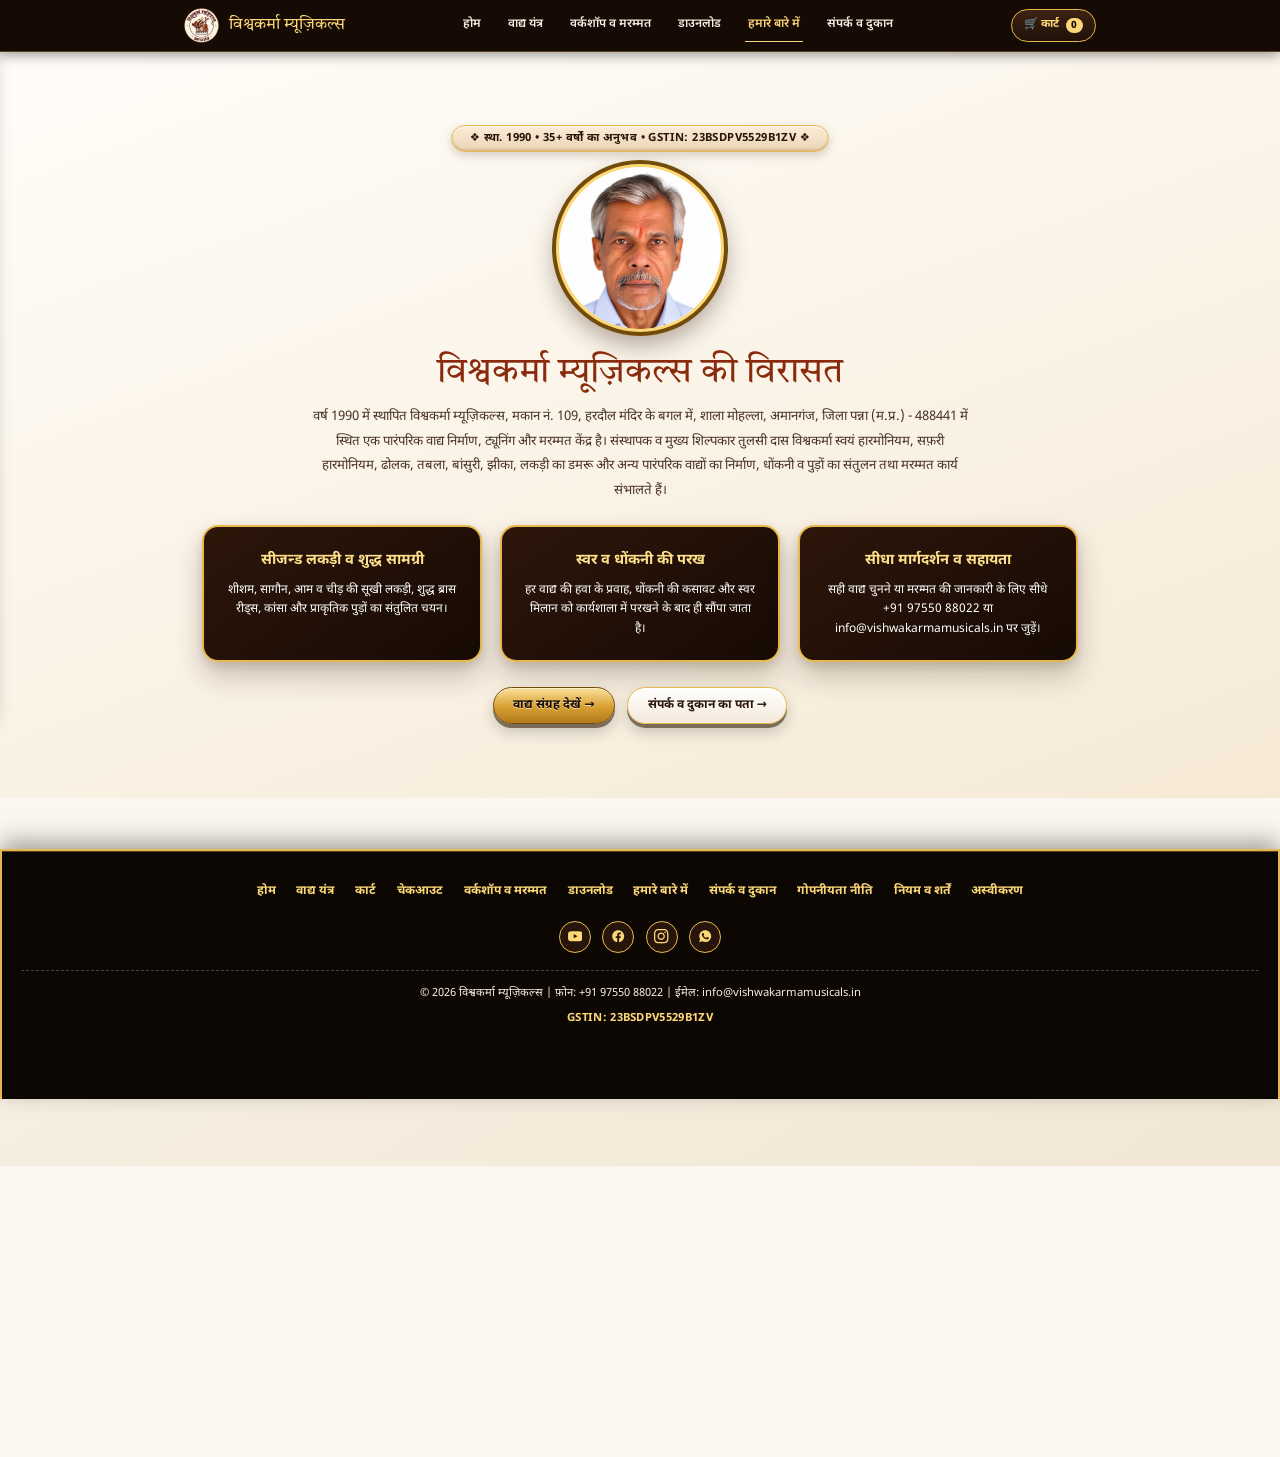
==== commit 5b4db0e9: "Sync full Vishwakarma Musicals website folder (UI v9.0, trust hub, legal pages & catalog) (about.htm" ====
--- a/about.html
+++ b/about.html
@@ -116,5 +116,6 @@
 
   <script src="assets/js/config.js"></script>
   <script src="assets/js/cart.js"></script>
+<script src="assets/js/vm-ui-v9.js" defer></script>
 </body>
-</html>+</html>
--- a/assets/css/main.css
+++ b/assets/css/main.css
@@ -1,1206 +1,1419 @@
-:root {
-  --bg-light: #fbf7f0;
-  --surface-light: #ffffff;
-  --surface-light-card: #ffffff;
-  --text-dark: #1f1107;
-  --text-muted-dark: #4a3424;
-  --border-inverse-light: #2c160a;
-  --bg-dark: #190c05;
-  --surface-dark: #27140a;
-  --surface-dark-card: #281409;
-  --text-light: #ffffff;
-  --text-muted-light: #f5ede0;
-  --border-inverse-dark: #fbf6ee;
-  --gold: #d4a340;
-  --gold-bright: #fcd777;
-  --gold-deep: #94651a;
-  --gold-border: #e6b84d;
-  --maroon: #73230a;
-  --maroon-title: #8a2a0c;
-  --star: #f59e0b;
-  --radius: 18px;
-  --depth-shadow: 0 18px 36px rgba(35, 17, 5, 0.22), 0 5px 12px rgba(35, 17, 5, 0.12);
-  --depth-shadow-dark: 0 20px 42px rgba(0, 0, 0, 0.48), 0 5px 12px rgba(0, 0, 0, 0.28);
-}
+:root {
+  --bg-light: #fbf7f0;
+  --surface-light: #ffffff;
+  --surface-light-card: #ffffff;
+  --text-dark: #1f1107;
+  --text-muted-dark: #4a3424;
+  --border-inverse-light: #2c160a;
+  --bg-dark: #190c05;
+  --surface-dark: #27140a;
+  --surface-dark-card: #281409;
+  --text-light: #ffffff;
+  --text-muted-light: #f5ede0;
+  --border-inverse-dark: #fbf6ee;
+  --gold: #d4a340;
+  --gold-bright: #fcd777;
+  --gold-deep: #94651a;
+  --gold-border: #e6b84d;
+  --maroon: #73230a;
+  --maroon-title: #8a2a0c;
+  --star: #f59e0b;
+  --radius: 18px;
+  --depth-shadow: 0 18px 36px rgba(35, 17, 5, 0.22), 0 5px 12px rgba(35, 17, 5, 0.12);
+  --depth-shadow-dark: 0 20px 42px rgba(0, 0, 0, 0.48), 0 5px 12px rgba(0, 0, 0, 0.28);
+}
+
+* { box-sizing: border-box; margin: 0; padding: 0; }
+html {
+  scroll-behavior: smooth;
+  zoom: 0.8;
+}
+body {
+  font-family: 'Noto Sans Devanagari', system-ui, -apple-system, sans-serif;
+  background-color: var(--bg-light);
+  background-image: radial-gradient(ellipse at 50% 0%, rgba(255,255,255,.92), transparent 66%),
+                    linear-gradient(145deg, #fbf7f0 0%, #f2e7d4 100%);
+  color: var(--text-dark);
+  line-height: 1.8;
+  -webkit-font-smoothing: antialiased;
+  padding-top: 64px;
+  padding-bottom: calc(74px + env(safe-area-inset-bottom, 0px));
+  overflow-x: hidden;
+}
+@media (min-width: 769px) { body { padding-bottom: 0; } }
+
+h1, h2, h3, h4, .serif {
+  font-family: 'Tiro Devanagari Hindi', serif;
+  font-weight: normal;
+  line-height: 1.35;
+}
+a { color: inherit; text-decoration: none; }
+img { max-width: 100%; height: auto; display: block; }
+.container { max-width: 1180px; margin: 0 auto; padding: 0 20px; }
+section { padding: clamp(60px, 8vw, 92px) 0; position: relative; isolation: isolate; }
+
+.gold-section-divider {
+  height: 3px;
+  width: 100%;
+  background: linear-gradient(90deg, transparent, var(--gold-bright), transparent);
+  margin: 0;
+  border: none;
+  filter: drop-shadow(0 2px 4px rgba(148, 101, 26, 0.5));
+}
+
+.site-header {
+  background: #160a04;
+  position: fixed;
+  top: 0; left: 0; right: 0;
+  z-index: 150;
+  border-bottom: 1.5px solid rgba(230, 184, 77, 0.32);
+  box-shadow: 0 4px 16px rgba(0, 0, 0, 0.45);
+}
+.header-inner {
+  display: flex;
+  justify-content: space-between;
+  align-items: center;
+  min-height: 64px;
+  gap: 16px;
+}
+.brand-logo {
+  display: flex;
+  align-items: center;
+  gap: 12px;
+  flex-shrink: 0;
+}
+.brand-logo img {
+  height: 44px;
+  width: auto;
+  object-fit: contain;
+}
+.brand-name {
+  font-family: 'Tiro Devanagari Hindi', serif;
+  color: var(--gold-bright);
+  font-size: clamp(1.1rem, 1.6vw, 1.4rem);
+  white-space: nowrap;
+}
+.main-nav {
+  display: flex;
+  align-items: center;
+  gap: clamp(14px, 2vw, 26px);
+  overflow-x: auto;
+  scrollbar-width: none;
+}
+.main-nav::-webkit-scrollbar { display: none; }
+.main-nav a {
+  color: #f7eee4;
+  font-weight: 600;
+  font-size: 0.94rem;
+  white-space: nowrap;
+  padding: 6px 4px;
+  border-bottom: 2px solid transparent;
+  transition: color 0.2s, border-color 0.2s;
+}
+.main-nav a:hover, .main-nav a.active {
+  color: var(--gold-bright);
+  border-bottom-color: var(--gold-bright);
+}
+.header-actions {
+  display: flex;
+  align-items: center;
+  gap: 10px;
+  flex-shrink: 0;
+}
+.cart-trigger-btn {
+  display: inline-flex;
+  align-items: center;
+  gap: 8px;
+  background: linear-gradient(180deg, #3d2314 0%, #201109 100%);
+  color: var(--gold-bright);
+  border: 1.5px solid var(--gold-border);
+  padding: 7px 15px;
+  border-radius: 999px;
+  font-weight: 700;
+  font-size: 0.88rem;
+  cursor: pointer;
+  transition: transform 0.2s ease, filter 0.2s ease;
+}
+.cart-trigger-btn:hover {
+  transform: translateY(-1px);
+  filter: brightness(1.08);
+}
+.cart-badge {
+  background: var(--gold-bright);
+  color: #1a0e04;
+  border-radius: 999px;
+  padding: 1px 7px;
+  font-size: 0.78rem;
+  font-weight: 800;
+}
+
+.badge-tag {
+  display: inline-flex;
+  align-items: center;
+  justify-content: center;
+  gap: 8px;
+  font-size: 0.88rem;
+  font-weight: 700;
+  padding: 6px 22px;
+  border-radius: 999px;
+  margin-bottom: 16px;
+  text-align: center;
+  letter-spacing: 0.5px;
+  box-shadow: 0 4px 0 rgba(80, 45, 8, 0.18), 0 8px 14px rgba(35, 17, 5, 0.12), inset 0 1px 0 rgba(255, 255, 255, 0.75);
+  transition: transform 0.32s cubic-bezier(0.22, 1, 0.36, 1);
+}
+.badge-tag:hover { transform: scale(1.04) translateY(-2px); }
+
+.sec-dark .badge-tag, .hero .badge-tag {
+  color: #ffffff;
+  background: linear-gradient(180deg, #3d2314 0%, #201109 100%);
+  border: 1.5px solid var(--gold-border);
+  box-shadow: inset 0 1px 2px rgba(255, 235, 190, 0.45), inset 0 -2px 3px rgba(0, 0, 0, 0.8), 0 6px 14px rgba(0, 0, 0, 0.5);
+  text-shadow: 0 1px 2px rgba(0, 0, 0, 0.9);
+}
+.sec-light .badge-tag {
+  color: #2b170c;
+  background: linear-gradient(180deg, #fcedd8 0%, #ebd4b5 100%);
+  border: 2px solid var(--gold-border);
+  box-shadow: inset 0 1px 2px rgba(255, 255, 255, 0.9), inset 0 -2px 3px rgba(138, 86, 27, 0.3), 0 5px 12px rgba(44, 22, 10, 0.18);
+}
+
+.sec-head { text-align: center; max-width: 760px; margin: 0 auto 48px; }
+.sec-light .sec-head h2 {
+  font-size: clamp(2rem, 4.5vw, 2.75rem);
+  color: var(--maroon-title);
+  margin-bottom: 12px;
+  text-shadow: 0 1px 0 rgba(255,255,255,.26), 0 4px 0 rgba(70,31,8,.14), 0 9px 18px rgba(0,0,0,.20);
+}
+.sec-light .sec-head p { font-size: 1.05rem; color: var(--text-muted-dark); }
+.sec-dark .sec-head h2 {
+  font-size: clamp(2rem, 4.5vw, 2.75rem);
+  color: #ffffff;
+  margin-bottom: 12px;
+  text-shadow: 0 2px 0 rgba(0,0,0,.3), 0 7px 18px rgba(0,0,0,.62);
+}
+.sec-dark .sec-head p { font-size: 1.05rem; color: var(--text-muted-light); }
+
+.sec-light {
+  background-color: var(--bg-light);
+  background-image: radial-gradient(ellipse at 50% 0%, rgba(255,255,255,.92), transparent 66%),
+                    linear-gradient(145deg, #fbf7f0 0%, #f2e7d4 100%);
+  color: var(--text-dark);
+}
+.sec-dark {
+  background-color: var(--bg-dark);
+  background-image: radial-gradient(ellipse at 50% 0%, rgba(125,78,30,.20), transparent 62%),
+                    linear-gradient(145deg, #211006 0%, #120802 100%);
+  color: var(--text-light);
+}
+
+.btn-wrap {
+  display: flex;
+  flex-wrap: wrap;
+  gap: 12px 16px;
+  align-items: center;
+  justify-content: center;
+  width: 100%;
+  margin: 0 auto;
+}
+.btn {
+  display: inline-flex;
+  align-items: center;
+  justify-content: center;
+  gap: 8px;
+  width: auto !important;
+  max-width: max-content !important;
+  white-space: nowrap;
+  min-height: 46px;
+  padding: 10px 24px;
+  border-radius: 999px;
+  font-weight: 700;
+  font-size: 0.95rem;
+  cursor: pointer;
+  text-align: center;
+  user-select: none;
+  position: relative;
+  flex: 0 0 auto;
+  border: none;
+  font-family: inherit;
+  transform: translateY(0);
+  box-shadow: 0 5px 0 rgba(48,28,8,.55), 0 10px 18px rgba(0,0,0,.20), inset 0 1px 0 rgba(255,255,255,.6);
+  transition: transform 0.32s cubic-bezier(0.22, 1, 0.36, 1), box-shadow 0.32s ease, filter 0.32s ease;
+}
+.btn:hover {
+  transform: translateY(-3px);
+  filter: brightness(1.04);
+  box-shadow: 0 8px 0 rgba(48,28,8,.48), 0 16px 24px rgba(0,0,0,.25), inset 0 1px 0 rgba(255,255,255,.68);
+}
+.btn:active {
+  transform: translateY(3px);
+  box-shadow: 0 2px 0 rgba(48,28,8,.55), 0 4px 8px rgba(0,0,0,.18);
+}
+.btn-gold {
+  background: linear-gradient(180deg, #fce09b 0%, #d89f31 55%, #b1791a 100%);
+  color: #1a0e04 !important;
+  border: 1px solid #734c0a;
+  text-shadow: 0 1px 0 rgba(255, 255, 255, 0.6);
+}
+.sec-light .btn-outline {
+  background: linear-gradient(180deg, #ffffff 0%, #f4e9db 100%);
+  color: #2b170c !important;
+  border: 2px solid var(--gold-border);
+}
+.sec-dark .btn-outline, .hero .btn-outline {
+  background: linear-gradient(180deg, #3d2315 0%, #201109 100%);
+  color: #fbf6ee !important;
+  border: 2px solid var(--gold-border);
+}
+
+.hero {
+  position: relative;
+  padding: clamp(72px, 11vw, 120px) 0 clamp(62px, 8vw, 100px);
+  background-color: #1a0e06;
+  background-image:
+    radial-gradient(circle at center, rgba(212, 163, 64, 0.22) 0%, rgba(25, 12, 5, 0.9) 75%),
+    url('../images/brand/hero-bg.webp');
+  background-position: center center;
+  background-repeat: no-repeat;
+  background-size: cover;
+  box-shadow: inset 0 -16px 32px rgba(0,0,0,.26), 0 12px 30px rgba(25,12,5,.34);
+  overflow: hidden;
+}
+.hero-center-box {
+  display: flex;
+  flex-direction: column;
+  align-items: center;
+  justify-content: center;
+  text-align: center;
+  margin: 0 auto;
+  max-width: 920px;
+}
+.hero-title {
+  font-family: 'Tiro Devanagari Hindi', serif;
+  font-size: clamp(2.8rem, 6.8vw, 4.5rem);
+  color: #ffffff;
+  line-height: 1.25;
+  margin-bottom: 8px;
+  text-shadow: 0 2px 4px rgba(0, 0, 0, 0.9), 0 6px 24px rgba(0, 0, 0, 0.95);
+  letter-spacing: 0.5px;
+}
+.hero-address {
+  font-size: clamp(1.02rem, 2.3vw, 1.22rem);
+  color: #f7eedf;
+  margin-bottom: 18px;
+  font-weight: 600;
+  text-shadow: 0 2px 6px rgba(0, 0, 0, 0.95);
+}
+.hero-desc {
+  font-size: clamp(1.08rem, 2.3vw, 1.25rem);
+  color: #ffffff;
+  max-width: 840px;
+  margin: 0 auto 34px;
+  line-height: 1.85;
+  font-weight: 500;
+  text-shadow: 0 2px 8px rgba(0, 0, 0, 0.95);
+}
+.hero-trust-strip {
+  display: flex;
+  flex-wrap: wrap;
+  justify-content: center;
+  gap: 20px 28px;
+  padding-top: 24px;
+  width: 100%;
+}
+.trust-item {
+  display: flex;
+  align-items: center;
+  gap: 9px;
+  font-size: 0.98rem;
+  font-weight: 700;
+  color: #ffffff;
+  text-shadow: 0 2px 6px rgba(0, 0, 0, 0.95);
+}
+.trust-item span.icon { font-size: 1.15rem; color: var(--gold-bright); }
+
+.craftsman-section { padding-top: clamp(36px, 5vw, 56px); }
+.craftsman-flat-box {
+  text-align: center;
+  display: flex;
+  flex-direction: column;
+  align-items: center;
+  max-width: 860px;
+  margin: 0 auto;
+}
+.craftsman-photo-circle {
+  width: clamp(170px, 22vw, 210px);
+  height: clamp(170px, 22vw, 210px);
+  border-radius: 50%;
+  border: 4px solid var(--gold-bright);
+  box-shadow: 0 0 0 5px #734c0a, 0 14px 32px rgba(44, 22, 10, 0.4);
+  background: #ffffff;
+  margin: 0 auto 22px;
+  overflow: hidden;
+  transition: transform 0.35s ease, box-shadow 0.35s ease;
+}
+.craftsman-photo-circle:hover {
+  transform: scale(1.05);
+  box-shadow: 0 0 0 5px var(--gold-bright), 0 18px 40px rgba(44, 22, 10, 0.55);
+}
+.craftsman-photo-circle img {
+  width: 100%; height: 100%;
+  object-fit: cover;
+  object-position: center 15%;
+}
+
+.sheet-loader-box {
+  text-align: center;
+  padding: 48px 24px;
+  margin: 0 auto 28px;
+  max-width: 680px;
+  background: #ffffff;
+  border: 2.5px solid var(--gold-border);
+  border-radius: var(--radius);
+  box-shadow: var(--depth-shadow);
+}
+.spinner {
+  width: 44px;
+  height: 44px;
+  border: 4px solid #fcedd8;
+  border-top-color: var(--maroon-title);
+  border-radius: 50%;
+  animation: spin 0.9s linear infinite;
+  margin: 0 auto 16px;
+}
+@keyframes spin { to { transform: rotate(360deg); } }
+
+.inst-grid {
+  display: flex;
+  flex-wrap: wrap;
+  justify-content: center;
+  align-items: stretch;
+  gap: 26px;
+  margin-bottom: 28px;
+}
+.pcard-dark-in-light {
+  background: var(--surface-dark-card);
+  border: 2.5px solid var(--gold-border) !important;
+  border-radius: 20px;
+  overflow: hidden;
+  box-shadow: 0 12px 32px rgba(44, 22, 10, 0.35), 0 0 18px rgba(230, 184, 77, 0.4);
+  display: flex;
+  flex-direction: column;
+  flex: 1 1 250px;
+  max-width: 270px;
+  position: relative;
+  cursor: pointer;
+  transition: transform 0.32s cubic-bezier(0.22, 1, 0.36, 1), box-shadow 0.32s ease;
+}
+.pcard-dark-in-light:hover {
+  transform: translateY(-8px);
+  box-shadow: 0 26px 46px rgba(35,17,5,.28), 0 0 22px rgba(230,184,77,.38);
+}
+.pcard-img-box-white {
+  width: 100%;
+  height: 220px;
+  background: #ffffff;
+  border-bottom: 2px solid var(--gold-border);
+  overflow: hidden;
+  position: relative;
+}
+.pcard-img-box-white img {
+  width: 100%; height: 100%;
+  object-fit: cover;
+  object-position: 50% 50%;
+  transition: transform 0.32s cubic-bezier(0.22, 1, 0.36, 1);
+}
+.pcard-img-box-white:hover img { transform: scale(1.045); }
+.pcard-price-pill {
+  position: absolute;
+  bottom: 10px; right: 10px;
+  background: rgba(25, 12, 5, 0.92);
+  color: var(--gold-bright);
+  border: 1.5px solid var(--gold-border);
+  padding: 3px 12px;
+  border-radius: 999px;
+  font-weight: 800;
+  font-size: 0.9rem;
+}
+.pcard-sku-pill {
+  position: absolute;
+  top: 10px; left: 10px;
+  background: rgba(25, 12, 5, 0.88);
+  color: #f5ede0;
+  border: 1px solid rgba(230, 184, 77, 0.65);
+  padding: 2px 9px;
+  border-radius: 999px;
+  font-weight: 700;
+  font-size: 0.74rem;
+}
+.pcard-body {
+  padding: 20px 18px;
+  display: flex;
+  flex-direction: column;
+  flex-grow: 1;
+  text-align: center;
+}
+.pcard-tag-gold {
+  font-size: 0.76rem;
+  font-weight: 700;
+  color: #1a0e04;
+  background: linear-gradient(180deg, #fce09b 0%, #d89f31 100%);
+  border: 1px solid #734c0a;
+  padding: 3px 12px;
+  border-radius: 999px;
+  align-self: center;
+  margin-bottom: 12px;
+}
+.pcard-title-light {
+  font-family: 'Tiro Devanagari Hindi', serif;
+  font-size: 1.18rem;
+  font-weight: 700;
+  color: var(--gold-bright);
+  margin-bottom: 10px;
+  line-height: 1.35;
+}
+.pcard-desc-light {
+  font-size: 0.88rem;
+  color: var(--text-muted-light);
+  margin-bottom: 14px;
+  flex-grow: 1;
+  line-height: 1.55;
+}
+.pcard-specs-dark {
+  background: #190c05;
+  border-radius: 10px;
+  padding: 10px 12px;
+  font-size: 0.82rem;
+  margin-bottom: 16px;
+  border: 1.5px dashed rgba(243, 198, 93, 0.4);
+  text-align: left;
+  list-style: none;
+}
+.pcard-specs-dark li { margin-bottom: 4px; color: #ffffff; line-height: 1.4; }
+.pcard-specs-dark li:last-child { margin-bottom: 0; }
+.pcard-specs-dark li::before { content: "❖ "; color: var(--gold-bright); font-weight: 700; }
+.pcard-act {
+  margin-top: auto;
+  padding-top: 14px;
+  border-top: 1.5px dashed rgba(243, 198, 93, 0.4);
+  display: flex;
+  flex-direction: column;
+  align-items: center;
+  width: 100%;
+}
+
+.sec-dark.guidance-section {
+  position: relative;
+  isolation: isolate;
+  overflow: hidden;
+  color: #ffffff;
+  background-color: #261207;
+  background-image:
+    linear-gradient(180deg, rgba(18, 8, 2, 0.58) 0%, rgba(18, 8, 2, 0.72) 52%, rgba(18, 8, 2, 0.82) 100%),
+    url("../images/workshop/guidance-bg.webp");
+  background-position: center center;
+  background-repeat: no-repeat;
+  background-size: cover;
+}
+.guidance-grid {
+  display: flex;
+  flex-wrap: wrap;
+  justify-content: center;
+  gap: 20px;
+  margin: 30px 0 34px;
+  text-align: center;
+}
+.guide-box-light {
+  background: rgba(255, 255, 255, 0.95);
+  backdrop-filter: blur(4px);
+  border: 2.5px solid var(--gold-border) !important;
+  border-radius: 20px;
+  padding: 22px 20px;
+  flex: 1 1 260px;
+  max-width: 320px;
+  display: flex;
+  flex-direction: column;
+  align-items: center;
+  box-shadow: var(--depth-shadow);
+  transition: transform 0.32s cubic-bezier(0.22, 1, 0.36, 1), box-shadow 0.32s ease;
+}
+.guide-box-light:hover {
+  transform: translateY(-8px);
+  box-shadow: 0 26px 46px rgba(35,17,5,.28), 0 0 22px rgba(230,184,77,.38);
+}
+.guide-card-image {
+  display: block;
+  width: 100%;
+  aspect-ratio: 4 / 3;
+  object-fit: cover;
+  border-radius: 10px;
+  margin: 0 0 16px;
+  border: 1.5px solid var(--gold-border);
+  box-shadow: 0 5px 14px rgba(44, 22, 10, 0.22);
+}
+.guide-box-light b {
+  font-size: 1.08rem;
+  color: var(--maroon-title);
+  margin-bottom: 8px;
+  display: block;
+  font-family: 'Tiro Devanagari Hindi', serif;
+}
+.guide-box-light p { font-size: 0.92rem; color: var(--text-muted-dark); line-height: 1.6; }
+
+.svc-grid {
+  display: flex;
+  flex-wrap: wrap;
+  justify-content: center;
+  align-items: stretch;
+  gap: 24px;
+  margin-bottom: 28px;
+}
+.workshop-section .svc-card-light-in-dark {
+  background: linear-gradient(145deg, #32190b 0%, #170a04 100%);
+  border: 2.5px solid var(--gold-border) !important;
+  border-radius: 20px;
+  overflow: hidden;
+  color: var(--text-light);
+  box-shadow: 0 14px 28px rgba(44, 22, 10, 0.36), inset 0 1px 0 rgba(255, 235, 190, 0.14);
+  display: flex;
+  flex-direction: column;
+  flex: 1 1 255px;
+  max-width: 280px;
+  transition: transform 0.32s cubic-bezier(0.22, 1, 0.36, 1), box-shadow 0.32s ease;
+}
+.workshop-section .svc-card-light-in-dark:hover {
+  transform: translateY(-8px);
+  border-color: var(--gold-bright) !important;
+  box-shadow: 0 20px 38px rgba(44, 22, 10, 0.48), 0 0 20px rgba(230, 184, 77, 0.32);
+}
+.svc-thumb-white {
+  width: 100%;
+  height: 200px;
+  overflow: hidden;
+  background: #ffffff;
+  border-bottom: 1.5px solid var(--gold-border);
+}
+.svc-thumb-white img {
+  width: 100%; height: 100%;
+  object-fit: cover;
+  transition: transform 0.35s ease;
+}
+.svc-card-light-in-dark:hover .svc-thumb-white img { transform: scale(1.045); }
+.svc-body {
+  padding: 20px 18px 18px;
+  display: flex;
+  flex-direction: column;
+  flex-grow: 1;
+  text-align: center;
+}
+.svc-title-dark {
+  font-size: 1.18rem;
+  font-weight: 700;
+  color: var(--gold-bright);
+  margin-bottom: 8px;
+  font-family: 'Tiro Devanagari Hindi', serif;
+}
+.svc-desc-dark {
+  font-size: 0.92rem;
+  color: var(--text-muted-light);
+  margin-bottom: 16px;
+  flex-grow: 1;
+  line-height: 1.6;
+}
+.svc-meta-dark {
+  border-top: 1.5px dashed rgba(252, 215, 119, 0.25);
+  padding-top: 12px;
+  margin-top: auto;
+  margin-bottom: 14px;
+}
+.svc-act-light { display: flex; justify-content: center; width: 100%; }
+
+.rating-score-box {
+  display: flex;
+  flex-direction: column;
+  align-items: center;
+  justify-content: center;
+  text-align: center;
+  margin-bottom: 30px;
+}
+.rating-num {
+  font-size: 4.2rem;
+  font-family: 'Tiro Devanagari Hindi', serif;
+  line-height: 1;
+  color: var(--gold-bright);
+  text-shadow: 0 2px 5px rgba(0, 0, 0, 0.72);
+}
+.stars {
+  color: var(--star);
+  font-size: 1.4rem;
+  letter-spacing: 2px;
+  margin: 8px 0;
+}
+.rating-sub { font-size: 0.95rem; color: var(--text-muted-light); }
+.verified-pill {
+  display: inline-flex;
+  align-items: center;
+  gap: 6px;
+  font-size: 0.85rem;
+  font-weight: 700;
+  color: #0b6b36;
+  background: #e8f7ee;
+  padding: 5px 16px;
+  border-radius: 999px;
+  border: 1.5px solid #0b6b36;
+  margin-top: 12px;
+}
+.reviews-list {
+  display: flex;
+  flex-wrap: wrap;
+  justify-content: center;
+  align-items: stretch;
+  gap: 24px;
+}
+.reviews-section .review-card-dark {
+  background: linear-gradient(145deg, #fffefa 0%, #f5e9d3 100%);
+  border: 1px solid var(--gold-border) !important;
+  border-left: 6px solid var(--gold-deep);
+  border-radius: 20px;
+  padding: 22px 24px 24px;
+  display: flex;
+  flex-direction: column;
+  flex: 1 1 290px;
+  max-width: 360px;
+  min-height: 230px;
+  color: var(--text-dark);
+  box-shadow: 0 14px 28px rgba(0, 0, 0, 0.30), inset 0 1px 0 rgba(255, 255, 255, 0.95);
+  transition: transform 0.32s cubic-bezier(0.22, 1, 0.36, 1), box-shadow 0.32s ease;
+}
+.reviews-section .review-card-dark:hover {
+  transform: translateY(-6px);
+  box-shadow: 0 20px 38px rgba(0, 0, 0, 0.42), 0 0 20px rgba(230, 184, 77, 0.34);
+}
+.review-card-top { display: flex; align-items: center; justify-content: space-between; gap: 12px; }
+.reviewer-identity { display: flex; align-items: center; gap: 12px; min-width: 0; }
+.reviewer-avatar-img {
+  width: 48px; height: 48px;
+  border-radius: 50%;
+  border: 2px solid var(--gold-border);
+  object-fit: cover;
+}
+.reviewer-name-gold { display: block; font-weight: 700; color: var(--maroon-title); font-size: 0.91rem; line-height: 1.4; }
+.reviewer-place-light {
+  display: flex;
+  align-items: center;
+  gap: 5px;
+  font-size: 0.76rem;
+  color: var(--text-muted-dark);
+  margin-top: 3px;
+}
+.reviewer-place-light::before {
+  content: "✓";
+  display: inline-grid;
+  place-items: center;
+  width: 14px; height: 14px;
+  border-radius: 50%;
+  background: #0e8342;
+  color: #fff;
+  font-size: 9px;
+  font-weight: 800;
+  flex: 0 0 14px;
+}
+.review-rating-pill {
+  border: 1px solid var(--gold-border);
+  border-radius: 999px;
+  color: #5b3a0d;
+  background: #fff8e8;
+  padding: 5px 9px;
+  font-size: 0.72rem;
+  white-space: nowrap;
+  font-weight: 700;
+}
+.review-card-dark .stars { font-size: 1.05rem; letter-spacing: 2px; margin-top: 16px; text-align: left; }
+.review-text-light { font-size: 0.94rem; color: var(--text-muted-dark); font-style: italic; margin: 8px 0 0; line-height: 1.75; text-align: left; flex-grow: 1; }
+
+.usps-grid {
+  display: flex;
+  flex-wrap: wrap;
+  justify-content: center;
+  align-items: stretch;
+  gap: 22px;
+}
+.usp-card-dark {
+  background: var(--surface-dark-card);
+  border: 2.5px solid var(--gold-border) !important;
+  border-radius: 20px;
+  padding: 26px;
+  box-shadow: var(--depth-shadow);
+  flex: 1 1 260px;
+  max-width: 350px;
+  text-align: center;
+  transition: transform 0.32s cubic-bezier(0.22, 1, 0.36, 1), box-shadow 0.32s ease;
+}
+.usp-card-dark:hover {
+  transform: translateY(-6px);
+  box-shadow: 0 26px 46px rgba(35,17,5,.25), 0 8px 16px rgba(35,17,5,.12);
+}
+.usp-card-dark b { display: block; font-size: 1.15rem; color: var(--gold-bright); margin-bottom: 8px; font-weight: 700; }
+.usp-card-dark p { font-size: 0.94rem; color: var(--text-muted-light); line-height: 1.6; }
+
+.faq-list { max-width: 840px; margin: 0 auto; display: flex; flex-direction: column; gap: 16px; }
+.faq-item-light {
+  background: #ffffff;
+  border: 2.5px solid var(--gold-border) !important;
+  border-radius: 20px;
+  overflow: hidden;
+  box-shadow: var(--depth-shadow);
+  transition: transform 0.32s cubic-bezier(0.22, 1, 0.36, 1), box-shadow 0.32s ease;
+}
+.faq-item-light:hover { transform: translateY(-4px); }
+.faq-item-light summary {
+  padding: 20px 24px;
+  font-weight: 700;
+  font-size: 1.08rem;
+  color: var(--maroon-title);
+  cursor: pointer;
+  list-style: none;
+  display: flex;
+  justify-content: space-between;
+  align-items: center;
+}
+.faq-item-light summary::-webkit-details-marker { display: none; }
+.faq-item-light summary::after { content: "+"; font-size: 1.6rem; line-height: 1; color: var(--maroon-title); }
+.faq-item-light[open] summary::after { content: "−"; color: var(--maroon-title); }
+.faq-body-dark {
+  padding: 14px 24px 20px;
+  color: var(--text-muted-dark);
+  font-size: 0.98rem;
+  border-top: 1px dashed rgba(44, 22, 10, 0.15);
+  line-height: 1.7;
+}
+
+.visit-info-cards {
+  display: flex;
+  flex-wrap: wrap;
+  justify-content: center;
+  align-items: stretch;
+  gap: 24px;
+  margin: 36px 0 32px;
+  text-align: center;
+}
+.vcard-dark {
+  background: var(--surface-dark-card);
+  border: 2.5px solid var(--gold-border) !important;
+  border-radius: 20px;
+  padding: 24px;
+  flex: 1 1 240px;
+  max-width: 330px;
+  box-shadow: var(--depth-shadow);
+  transition: transform 0.32s cubic-bezier(0.22, 1, 0.36, 1), box-shadow 0.32s ease;
+}
+.vcard-dark:hover {
+  transform: translate3d(0, -7px, 0);
+  box-shadow: 0 22px 38px rgba(35,17,5,.24), 0 7px 14px rgba(35,17,5,.13);
+}
+.vcard-dark b { display: block; color: var(--gold-bright); font-size: 1.05rem; margin-bottom: 6px; font-weight: 700; }
+.vcard-dark p, .vcard-dark a { font-size: 0.93rem; color: var(--text-muted-light); line-height: 1.6; }
+
+.map-wrap {
+  max-width: 1000px;
+  margin: 0 auto 36px;
+  border-radius: 22px;
+  overflow: hidden;
+  border: 3px solid var(--gold-border);
+  box-shadow: var(--depth-shadow);
+  height: 380px;
+  background: #eae0d0;
+}
+.map-wrap iframe { width: 100%; height: 100%; border: 0; display: block; }
+
+.sec-footer-light-wrap { background-color: var(--bg-light); padding: 40px 0 24px; }
+.page-footer-nav-dark {
+  padding: 38px 24px 32px;
+  border: 2.5px solid var(--gold-border);
+  background: #0d0703 !important;
+  border-radius: var(--radius);
+  text-align: center;
+  box-shadow: 0 -10px 28px rgba(0,0,0,.34), inset 0 1px 0 rgba(230,184,77,.45);
+  max-width: 1140px;
+  margin: 0 auto;
+}
+.pfn-links { display: flex; flex-wrap: wrap; justify-content: center; gap: 14px 26px; margin-bottom: 22px; }
+.pfn-links a { font-weight: 700; color: #fcd777 !important; font-size: 0.95rem; display: inline-block; }
+.pfn-links a:hover { color: #ffffff !important; transform: translateY(-2px); text-decoration: underline; }
+.social-links-footer { display: flex; justify-content: center; align-items: center; gap: 14px; margin-bottom: 22px; }
+.social-icon-btn {
+  display: inline-flex;
+  align-items: center;
+  justify-content: center;
+  width: 40px; height: 40px;
+  border-radius: 50%;
+  background: #27140a;
+  border: 1.5px solid var(--gold-border);
+  color: var(--gold-bright);
+}
+.social-icon-btn svg { width: 18px; height: 18px; fill: currentColor; }
+.social-icon-btn:hover { background: var(--gold-bright); color: #1a0e04; transform: translateY(-3px); }
+.pfn-copy {
+  font-size: 0.88rem;
+  color: #f5ede0 !important;
+  line-height: 1.6;
+  margin-top: 10px;
+  border-top: 1px dashed rgba(251, 246, 238, 0.25);
+  padding-top: 16px;
+}
+
+.mobile-sticky-bar {
+  position: fixed;
+  bottom: 0; left: 0; right: 0;
+  z-index: 180;
+  background: rgba(26, 14, 6, 0.96);
+  backdrop-filter: blur(8px);
+  border-top: 1.5px solid var(--gold-deep);
+  padding: 10px 16px calc(10px + env(safe-area-inset-bottom, 0px));
+  display: flex;
+  align-items: center;
+  justify-content: center;
+  gap: 12px;
+  box-shadow: 0 -8px 24px rgba(0,0,0,.28);
+}
+.mobile-sticky-bar a {
+  flex: 1;
+  padding: 10px 14px;
+  font-size: 0.92rem;
+  min-height: 44px;
+  max-width: 100% !important;
+  border-radius: 999px;
+  text-align: center;
+  justify-content: center;
+}
+@media (min-width: 769px) { .mobile-sticky-bar { display: none !important; } }
+@media (max-width: 860px) { .map-wrap { height: 300px; } }
+@media (max-width: 600px) {
+  .review-card-dark { padding: 20px 18px; }
+  .btn-wrap { flex-direction: column; align-items: center; }
+  .btn { width: auto !important; max-width: 90% !important; }
+  .hero-trust-strip { flex-direction: column; align-items: center; gap: 14px; }
+  .pcard-dark-in-light, .svc-card-light-in-dark, .usp-card-dark, .vcard-dark, .review-card-dark, .guide-box-light { max-width: 100%; }
+  .brand-name { font-size: 1rem; }
+}
+@media (max-width: 860px) {
+  .header-inner { gap: 10px; }
+  .main-nav { min-width: 0; gap: 12px; }
+  .main-nav a { font-size: 0.84rem; }
+  .brand-logo { gap: 8px; }
+  .brand-logo img { height: 40px; }
+}
+@media (max-width: 600px) {
+  .header-inner { gap: 8px; }
+  .main-nav { min-width: 0; gap: 10px; }
+  .main-nav a { font-size: 0.8rem; }
+  .brand-logo img { height: 36px; }
+  .cart-trigger-btn { padding: 6px 9px; font-size: 0.78rem; }
+}
+/* ALTERNATING LIGHT/DARK SECTIONS & INVERSE HIGH-CONTRAST CARDS */
+.sec-light .pcard-dark-in-light,
+.sec-light .svc-card-light-in-dark,
+.sec-light .usp-card-dark,
+.sec-light .vcard-dark,
+.sec-light .doc-box {
+  background: linear-gradient(145deg, #2d160a 0%, #170a04 100%) !important;
+  color: #ffffff !important;
+  border-color: var(--gold-border) !important;
+}
+
+.sec-light .pcard-dark-in-light h3,
+.sec-light .svc-card-light-in-dark h3,
+.sec-light .usp-card-dark b,
+.sec-light .vcard-dark b,
+.sec-light .doc-box h2 {
+  color: var(--gold-bright) !important;
+}
+
+.sec-light .pcard-dark-in-light p,
+.sec-light .pcard-dark-in-light li,
+.sec-light .svc-card-light-in-dark p,
+.sec-light .usp-card-dark p,
+.sec-light .vcard-dark p,
+.sec-light .vcard-dark a,
+.sec-light .doc-box p {
+  color: #fbf6ee !important;
+}
+
+.sec-dark .guide-box-light,
+.sec-dark .review-card-dark,
+.sec-dark .faq-item-light,
+.sec-dark .status-lookup-card {
+  background: linear-gradient(145deg, #fffdf9 0%, #f5ead6 100%) !important;
+  color: #1f1107 !important;
+  border-color: var(--gold-border) !important;
+}
+
+.sec-dark .guide-box-light b,
+.sec-dark .review-card-dark .reviewer-name-gold,
+.sec-dark .faq-item-light summary {
+  color: var(--maroon-title) !important;
+}
+
+.sec-dark .guide-box-light p,
+.sec-dark .review-card-dark p,
+.sec-dark .review-card-dark .reviewer-place-light,
+.sec-dark .faq-item-light .faq-body-dark {
+  color: #2b170c !important;
+}
+
+.sec-dark .status-lookup-card label {
+  color: var(--maroon-title) !important;
+}
+
+.sec-dark .status-lookup-card input {
+  background: #ffffff !important;
+  color: #1f1107 !important;
+  border-color: var(--gold-deep) !important;
+}
+/* INNER CARD CONTENT 100% CONTRAST ADJUSTMENT */
+.sec-light .pcard-dark-in-light *,
+.sec-light .usp-card-dark *,
+.sec-light .vcard-dark *,
+.sec-light .doc-box * {
+  border-color: rgba(252, 215, 119, 0.35);
+}
+
+.sec-light .pcard-dark-in-light h3,
+.sec-light .pcard-dark-in-light h4,
+.sec-light .usp-card-dark h3,
+.sec-light .usp-card-dark b,
+.sec-light .vcard-dark h3,
+.sec-light .vcard-dark b {
+  color: #ffe08a !important;
+}
+
+.sec-light .pcard-dark-in-light p,
+.sec-light .pcard-dark-in-light li,
+.sec-light .pcard-dark-in-light span,
+.sec-light .usp-card-dark p,
+.sec-light .usp-card-dark span,
+.sec-light .vcard-dark p,
+.sec-light .vcard-dark span {
+  color: #ffffff !important;
+}
+
+.sec-light .pcard-dark-in-light a:not(.btn),
+.sec-light .vcard-dark a:not(.btn) {
+  color: #ffd369 !important;
+}
+
+.sec-dark .guide-box-light h3,
+.sec-dark .guide-box-light h4,
+.sec-dark .guide-box-light b,
+.sec-dark .review-card-dark h3,
+.sec-dark .review-card-dark b,
+.sec-dark .faq-item-light summary {
+  color: #6b1d07 !important;
+}
+
+.sec-dark .guide-box-light p,
+.sec-dark .guide-box-light li,
+.sec-dark .guide-box-light span,
+.sec-dark .review-card-dark p,
+.sec-dark .review-card-dark span,
+.sec-dark .faq-item-light p,
+.sec-dark .faq-item-light div {
+  color: #1c0f06 !important;
+}
+
+.sec-dark .guide-box-light a:not(.btn),
+.sec-dark .review-card-dark a:not(.btn) {
+  color: #7c2308 !important;
+}
+/* FORCE ALTERNATING DARK SECTION BACKGROUND & TEXT */
+section.sec-dark,
+.sec-dark {
+  background: linear-gradient(160deg, #241007 0%, #140804 100%) !important;
+  color: #fff8eb !important;
+}
+
+section.sec-dark h1,
+section.sec-dark h2,
+section.sec-dark h3,
+.sec-dark .section-title {
+  color: #ffd97d !important;
+}
+
+section.sec-dark p,
+section.sec-dark li,
+.sec-dark .section-subtitle {
+  color: #fff6e5 !important;
+}
+
+section.sec-light,
+.sec-light {
+  background: linear-gradient(160deg, #fffdf9 0%, #f6ead6 100%) !important;
+  color: #1e1007 !important;
+}
+/* CONTACT THREE LIGHT CARDS & 100% CONTRAST */
+section#contact.sec-light {
+  background: linear-gradient(160deg, #fffdf9 0%, #f6ead6 100%) !important;
+  color: #1c0f06 !important;
+}
+
+section#contact.sec-light .sec-head h2,
+section#contact.sec-light .sec-head h3 {
+  color: #6b1d07 !important;
+  background: transparent !important;
+}
+
+section#contact.sec-light .sec-head p,
+section#contact.sec-light .sec-head span:not(.badge-tag) {
+  color: #1e1007 !important;
+  background: transparent !important;
+}
+
+section#contact.sec-light .visit-info-cards {
+  display: grid;
+  grid-template-columns: repeat(3, minmax(240px, 1fr));
+  gap: 20px;
+  margin-top: 24px;
+  align-items: stretch;
+}
+
+@media (max-width: 860px) {
+  section#contact.sec-light .visit-info-cards {
+    grid-template-columns: 1fr;
+  }
+}
+
+section#contact.sec-light .visit-info-cards > div,
+section#contact.sec-light .contact-item-card {
+  background: linear-gradient(155deg, #2a1208 0%, #160904 100%) !important;
+  color: #fff9ed !important;
+  border: 2px solid #9c6221 !important;
+  border-radius: 14px !important;
+  padding: 22px 20px !important;
+  box-shadow: 0 8px 22px rgba(28, 15, 6, 0.22) !important;
+}
+
+section#contact.sec-light .visit-info-cards > div b,
+section#contact.sec-light .visit-info-cards > div strong,
+section#contact.sec-light .visit-info-cards > div h3,
+section#contact.sec-light .visit-info-cards > div h4 {
+  display: block;
+  margin-bottom: 8px;
+  color: #ffe08a !important;
+  background: transparent !important;
+  font-size: 1.05rem;
+}
+
+section#contact.sec-light .visit-info-cards > div p,
+section#contact.sec-light .visit-info-cards > div span,
+section#contact.sec-light .visit-info-cards > div li,
+section#contact.sec-light .visit-info-cards > div div {
+  color: #fff9ed !important;
+  background: transparent !important;
+  margin: 0;
+  line-height: 1.65;
+}
+
+section#contact.sec-light .visit-info-cards > div a {
+  color: #ffd369 !important;
+  background: transparent !important;
+  font-weight: 700 !important;
+  text-decoration: underline !important;
+}
+
+/* === Safe Line Wrapping & Two-Line Footer Rules === */
+html, body {
+  overflow-x: clip;
+}
+body, p, li, summary, details, h1, h2, h3, h4, .hero-desc, .pcard-desc-light, .svc-desc-dark, .faq-body-dark {
+  overflow-wrap: break-word;
+  word-wrap: break-word;
+  word-break: normal;
+}
+a[href^="mailto:"], a[href^="tel:"], .contact-item-card p, .vcard-dark p {
+  overflow-wrap: anywhere;
+}
+.btn, .badge-tag, .cart-trigger-btn, .cart-badge, .pcard-price-pill, .pcard-sku-pill, .pcard-tag-gold, .pfn-gst-line {
+  white-space: nowrap;
+  max-width: 100%;
+}
+.header-inner, .main-nav, .pfn-links, .contact-three-cards > *, .visit-info-cards > *, .inst-grid > *, .svc-grid > *, .guidance-grid > * {
+  min-width: 0;
+}
+.pfn-copy {
+  text-align: center;
+  line-height: 1.75;
+}
+.pfn-copy-main {
+  display: block;
+}
+.pfn-gst-line {
+  display: block;
+  text-align: center;
+  margin-top: 6px;
+  font-weight: 700;
+  color: var(--gold-bright, #fcd777) !important;
+  letter-spacing: 0.4px;
+}
+
+/* === Contact & Address Cards Hover Effect === */
+.contact-item-card,
+.vcard-dark,
+.visit-info-card,
+.contact-three-cards .card,
+.contact-three-cards > div,
+.contact-three-cards > article {
+  transition: transform 0.22s ease, box-shadow 0.22s ease, border-color 0.22s ease, background-color 0.22s ease;
+}
+.contact-item-card:hover,
+.contact-item-card:focus-within,
+.vcard-dark:hover,
+.vcard-dark:focus-within,
+.visit-info-card:hover,
+.visit-info-card:focus-within,
+.contact-three-cards .card:hover,
+.contact-three-cards .card:focus-within,
+.contact-three-cards > div:hover,
+.contact-three-cards > div:focus-within,
+.contact-three-cards > article:hover,
+.contact-three-cards > article:focus-within {
+  transform: translateY(-4px);
+  box-shadow: 0 12px 26px rgba(0, 0, 0, 0.22);
+  border-color: var(--gold-bright, #d4a017);
+}
+@media (prefers-reduced-motion: reduce) {
+  .contact-item-card,
+  .vcard-dark,
+  .visit-info-card,
+  .contact-three-cards .card,
+  .contact-three-cards > div,
+  .contact-three-cards > article {
+    transition: none;
+  }
+  .contact-item-card:hover,
+  .contact-item-card:focus-within,
+  .vcard-dark:hover,
+  .vcard-dark:focus-within,
+  .visit-info-card:hover,
+  .visit-info-card:focus-within,
+  .contact-three-cards .card:hover,
+  .contact-three-cards .card:focus-within,
+  .contact-three-cards > div:hover,
+  .contact-three-cards > div:focus-within,
+  .contact-three-cards > article:hover,
+  .contact-three-cards > article:focus-within {
+    transform: none;
+  }
+}
 
-* { box-sizing: border-box; margin: 0; padding: 0; }
+/* === VISHWAKARMA MUSICALS MODERN E-COMMERCE & MOBILE UI UPGRADE (v9.0) === */
+*, *::before, *::after {
+  box-sizing: border-box;
+  max-width: 100%;
+}
+
 html {
+  -webkit-text-size-adjust: 100%;
   scroll-behavior: smooth;
-  zoom: 100%;
-}
+  overflow-x: hidden;
+}
+
 body {
-  font-family: 'Noto Sans Devanagari', system-ui, -apple-system, sans-serif;
-  background-color: var(--bg-light);
-  background-image: radial-gradient(ellipse at 50% 0%, rgba(255,255,255,.92), transparent 66%),
-                    linear-gradient(145deg, #fbf7f0 0%, #f2e7d4 100%);
-  color: var(--text-dark);
-  line-height: 1.8;
-  -webkit-font-smoothing: antialiased;
-  padding-top: 64px;
-  padding-bottom: calc(74px + env(safe-area-inset-bottom, 0px));
+  margin: 0;
+  padding-bottom: 84px;
   overflow-x: hidden;
-}
-@media (min-width: 769px) { body { padding-bottom: 0; } }
+  background-color: #fbf7f0;
+  color: #1f1107;
+}
 
-h1, h2, h3, h4, .serif {
-  font-family: 'Tiro Devanagari Hindi', serif;
-  font-weight: normal;
+button, .btn, .badge, .category-badge, .cat-badge, [class*="badge"], [class*="pill"], [class*="chip"] {
+  max-width: 100%;
+  overflow-wrap: anywhere;
+  word-break: break-word;
+  white-space: normal;
   line-height: 1.35;
 }
-a { color: inherit; text-decoration: none; }
-img { max-width: 100%; height: auto; display: block; }
-.container { max-width: 1180px; margin: 0 auto; padding: 0 20px; }
-section { padding: clamp(60px, 8vw, 92px) 0; position: relative; isolation: isolate; }
 
-.gold-section-divider {
-  height: 3px;
+/* Category Badge: High-Contrast Dark Text on Warm Gold/Yellow */
+.category-badge, .cat-badge, .card-category, .product-category-badge, [data-role="category-badge"] {
+  background-color: #fde047 !important;
+  color: #160a04 !important;
+  border: 1px solid #92400e !important;
+  font-weight: 800 !important;
+  opacity: 1 !important;
+}
+
+/* Two-line Hindi + (English) Instrument Name */
+.vm-two-line-title {
+  display: flex;
+  flex-direction: column;
+  gap: 2px;
+  line-height: 1.3;
+}
+.vm-two-line-title .vm-name-hi {
+  display: block;
+  font-weight: 800;
+  color: #1f1107;
+}
+.vm-two-line-title .vm-name-en {
+  display: block;
+  font-size: 0.88em;
+  font-weight: 600;
+  color: #4b2e16;
+}
+
+/* Equal Card Width Parity between Live Sheet Catalog & Workshop Services */
+.catalog-grid, .sheet-catalog-grid, .products-grid, .workshop-grid, .services-grid {
+  display: grid;
+  grid-template-columns: repeat(auto-fill, minmax(270px, 1fr));
+  gap: 18px;
   width: 100%;
-  background: linear-gradient(90deg, transparent, var(--gold-bright), transparent);
-  margin: 0;
-  border: none;
-  filter: drop-shadow(0 2px 4px rgba(148, 101, 26, 0.5));
+  align-items: stretch;
 }
 
-.site-header {
-  background: #160a04;
-  position: fixed;
-  top: 0; left: 0; right: 0;
-  z-index: 150;
-  border-bottom: 1.5px solid rgba(230, 184, 77, 0.32);
-  box-shadow: 0 4px 16px rgba(0, 0, 0, 0.45);
-}
-.header-inner {
-  display: flex;
-  justify-content: space-between;
-  align-items: center;
-  min-height: 64px;
-  gap: 16px;
-}
-.brand-logo {
-  display: flex;
-  align-items: center;
-  gap: 12px;
-  flex-shrink: 0;
-}
-.brand-logo img {
-  height: 44px;
-  width: auto;
-  object-fit: contain;
-}
-.brand-name {
-  font-family: 'Tiro Devanagari Hindi', serif;
-  color: var(--gold-bright);
-  font-size: clamp(1.1rem, 1.6vw, 1.4rem);
-  white-space: nowrap;
-}
-.main-nav {
-  display: flex;
-  align-items: center;
-  gap: clamp(14px, 2vw, 26px);
-  overflow-x: auto;
-  scrollbar-width: none;
-}
-.main-nav::-webkit-scrollbar { display: none; }
-.main-nav a {
-  color: #f7eee4;
-  font-weight: 600;
-  font-size: 0.94rem;
-  white-space: nowrap;
-  padding: 6px 4px;
-  border-bottom: 2px solid transparent;
-  transition: color 0.2s, border-color 0.2s;
-}
-.main-nav a:hover, .main-nav a.active {
-  color: var(--gold-bright);
-  border-bottom-color: var(--gold-bright);
-}
-.header-actions {
-  display: flex;
-  align-items: center;
-  gap: 10px;
-  flex-shrink: 0;
-}
-.cart-trigger-btn {
-  display: inline-flex;
-  align-items: center;
-  gap: 8px;
-  background: linear-gradient(180deg, #3d2314 0%, #201109 100%);
-  color: var(--gold-bright);
-  border: 1.5px solid var(--gold-border);
-  padding: 7px 15px;
-  border-radius: 999px;
-  font-weight: 700;
-  font-size: 0.88rem;
-  cursor: pointer;
-  transition: transform 0.2s ease, filter 0.2s ease;
-}
-.cart-trigger-btn:hover {
-  transform: translateY(-1px);
-  filter: brightness(1.08);
-}
-.cart-badge {
-  background: var(--gold-bright);
-  color: #1a0e04;
-  border-radius: 999px;
-  padding: 1px 7px;
-  font-size: 0.78rem;
-  font-weight: 800;
-}
-
-.badge-tag {
-  display: inline-flex;
+/* Left-side Mobile Hamburger + Slide Drawer */
+.vm-mobile-menu-btn {
+  display: none;
   align-items: center;
   justify-content: center;
-  gap: 8px;
-  font-size: 0.88rem;
-  font-weight: 700;
-  padding: 6px 22px;
-  border-radius: 999px;
-  margin-bottom: 16px;
-  text-align: center;
-  letter-spacing: 0.5px;
-  box-shadow: 0 4px 0 rgba(80, 45, 8, 0.18), 0 8px 14px rgba(35, 17, 5, 0.12), inset 0 1px 0 rgba(255, 255, 255, 0.75);
-  transition: transform 0.32s cubic-bezier(0.22, 1, 0.36, 1);
-}
-.badge-tag:hover { transform: scale(1.04) translateY(-2px); }
+  width: 42px;
+  height: 42px;
+  border-radius: 10px;
+  border: 1.5px solid #d4a340;
+  background: #2b1307;
+  color: #fde68a;
+  font-size: 20px;
+  font-weight: 800;
+  cursor: pointer;
+  flex-shrink: 0;
+}
 
-.sec-dark .badge-tag, .hero .badge-tag {
-  color: #ffffff;
-  background: linear-gradient(180deg, #3d2314 0%, #201109 100%);
-  border: 1.5px solid var(--gold-border);
-  box-shadow: inset 0 1px 2px rgba(255, 235, 190, 0.45), inset 0 -2px 3px rgba(0, 0, 0, 0.8), 0 6px 14px rgba(0, 0, 0, 0.5);
-  text-shadow: 0 1px 2px rgba(0, 0, 0, 0.9);
-}
-.sec-light .badge-tag {
-  color: #2b170c;
-  background: linear-gradient(180deg, #fcedd8 0%, #ebd4b5 100%);
-  border: 2px solid var(--gold-border);
-  box-shadow: inset 0 1px 2px rgba(255, 255, 255, 0.9), inset 0 -2px 3px rgba(138, 86, 27, 0.3), 0 5px 12px rgba(44, 22, 10, 0.18);
+.vm-drawer-backdrop {
+  display: none;
+  position: fixed;
+  inset: 0;
+  background: rgba(15, 7, 3, 0.62);
+  z-index: 1090;
+}
+.vm-drawer-backdrop.open {
+  display: block;
 }
 
-.sec-head { text-align: center; max-width: 760px; margin: 0 auto 48px; }
-.sec-light .sec-head h2 {
-  font-size: clamp(2rem, 4.5vw, 2.75rem);
-  color: var(--maroon-title);
-  margin-bottom: 12px;
-  text-shadow: 0 1px 0 rgba(255,255,255,.26), 0 4px 0 rgba(70,31,8,.14), 0 9px 18px rgba(0,0,0,.20);
-}
-.sec-light .sec-head p { font-size: 1.05rem; color: var(--text-muted-dark); }
-.sec-dark .sec-head h2 {
-  font-size: clamp(2rem, 4.5vw, 2.75rem);
-  color: #ffffff;
-  margin-bottom: 12px;
-  text-shadow: 0 2px 0 rgba(0,0,0,.3), 0 7px 18px rgba(0,0,0,.62);
-}
-.sec-dark .sec-head p { font-size: 1.05rem; color: var(--text-muted-light); }
+.vm-side-drawer {
+  position: fixed;
+  top: 0;
+  left: -320px;
+  width: 300px;
+  max-width: 85vw;
+  height: 100vh;
+  background: #1b0d06;
+  color: #fff8eb;
+  z-index: 1100;
+  padding: 18px 16px 96px;
+  overflow-y: auto;
+  transition: left 0.25s ease;
+  box-shadow: 6px 0 24px rgba(0, 0, 0, 0.45);
+}
+.vm-side-drawer.open {
+  left: 0;
+}
+.vm-side-drawer a {
+  display: block;
+  padding: 10px 12px;
+  margin-bottom: 6px;
+  color: #fff8eb;
+  text-decoration: none;
+  border-radius: 8px;
+  font-weight: 600;
+}
+.vm-side-drawer a:hover {
+  background: rgba(253, 230, 138, 0.16);
+  color: #fde047;
+}
 
-.sec-light {
-  background-color: var(--bg-light);
-  background-image: radial-gradient(ellipse at 50% 0%, rgba(255,255,255,.92), transparent 66%),
-                    linear-gradient(145deg, #fbf7f0 0%, #f2e7d4 100%);
-  color: var(--text-dark);
-}
-.sec-dark {
-  background-color: var(--bg-dark);
-  background-image: radial-gradient(ellipse at 50% 0%, rgba(125,78,30,.20), transparent 62%),
-                    linear-gradient(145deg, #211006 0%, #120802 100%);
-  color: var(--text-light);
+/* Trust Strip & E-Commerce Assurance Cards */
+.vm-trust-grid {
+  display: grid;
+  grid-template-columns: repeat(auto-fit, minmax(210px, 1fr));
+  gap: 14px;
+  margin: 18px 0;
+}
+.vm-trust-card {
+  background: #ffffff;
+  border: 1px solid #e5d2b0;
+  border-radius: 12px;
+  padding: 14px;
+  box-shadow: 0 2px 10px rgba(31, 17, 7, 0.06);
+}
+.vm-trust-card strong {
+  display: block;
+  color: #6b1d08;
+  font-size: 15px;
+  margin-bottom: 4px;
+}
+.vm-trust-card span {
+  display: block;
+  color: #2b1a10;
+  font-size: 13.5px;
+  line-height: 1.45;
 }
 
-.btn-wrap {
+/* Full-Width Dark Footer with Zero Gap/Border to Sticky Bar */
+footer, .site-footer, .vm-footer {
+  width: 100% !important;
+  max-width: 100% !important;
+  margin-left: 0 !important;
+  margin-right: 0 !important;
+  margin-bottom: 0 !important;
+  border-radius: 0 !important;
+  border-bottom: none !important;
+  background-color: #160a04 !important;
+  color: #f8fafc !important;
+  padding-bottom: 88px !important;
+}
+
+/* Sticky Action Bar: Second Button High Contrast & Seamless Join */
+.sticky-bar, .sticky-footer-bar, .mobile-sticky-cta, [class*="sticky-bar"] {
+  position: fixed;
+  left: 0;
+  right: 0;
+  bottom: 0;
+  width: 100%;
+  z-index: 1050;
+  background: #160a04 !important;
+  border-top: none !important;
+  box-shadow: none !important;
   display: flex;
-  flex-wrap: wrap;
-  gap: 12px 16px;
-  align-items: center;
-  justify-content: center;
-  width: 100%;
-  margin: 0 auto;
-}
-.btn {
-  display: inline-flex;
-  align-items: center;
-  justify-content: center;
-  gap: 8px;
-  width: auto !important;
-  max-width: max-content !important;
-  white-space: nowrap;
-  min-height: 46px;
-  padding: 10px 24px;
-  border-radius: 999px;
-  font-weight: 700;
-  font-size: 0.95rem;
-  cursor: pointer;
-  text-align: center;
-  user-select: none;
-  position: relative;
-  flex: 0 0 auto;
-  border: none;
-  font-family: inherit;
-  transform: translateY(0);
-  box-shadow: 0 5px 0 rgba(48,28,8,.55), 0 10px 18px rgba(0,0,0,.20), inset 0 1px 0 rgba(255,255,255,.6);
-  transition: transform 0.32s cubic-bezier(0.22, 1, 0.36, 1), box-shadow 0.32s ease, filter 0.32s ease;
-}
-.btn:hover {
-  transform: translateY(-3px);
-  filter: brightness(1.04);
-  box-shadow: 0 8px 0 rgba(48,28,8,.48), 0 16px 24px rgba(0,0,0,.25), inset 0 1px 0 rgba(255,255,255,.68);
-}
-.btn:active {
-  transform: translateY(3px);
-  box-shadow: 0 2px 0 rgba(48,28,8,.55), 0 4px 8px rgba(0,0,0,.18);
-}
-.btn-gold {
-  background: linear-gradient(180deg, #fce09b 0%, #d89f31 55%, #b1791a 100%);
-  color: #1a0e04 !important;
-  border: 1px solid #734c0a;
-  text-shadow: 0 1px 0 rgba(255, 255, 255, 0.6);
-}
-.sec-light .btn-outline {
-  background: linear-gradient(180deg, #ffffff 0%, #f4e9db 100%);
-  color: #2b170c !important;
-  border: 2px solid var(--gold-border);
-}
-.sec-dark .btn-outline, .hero .btn-outline {
-  background: linear-gradient(180deg, #3d2315 0%, #201109 100%);
-  color: #fbf6ee !important;
-  border: 2px solid var(--gold-border);
+  gap: 10px;
+  padding: 10px 12px;
 }
 
-.hero {
-  position: relative;
-  padding: clamp(72px, 11vw, 120px) 0 clamp(62px, 8vw, 100px);
-  background-color: #1a0e06;
-  background-image:
-    radial-gradient(circle at center, rgba(212, 163, 64, 0.22) 0%, rgba(25, 12, 5, 0.9) 75%),
-    url('../images/brand/hero-bg.webp');
-  background-position: center center;
-  background-repeat: no-repeat;
-  background-size: cover;
-  box-shadow: inset 0 -16px 32px rgba(0,0,0,.26), 0 12px 30px rgba(25,12,5,.34);
-  overflow: hidden;
-}
-.hero-center-box {
-  display: flex;
-  flex-direction: column;
-  align-items: center;
-  justify-content: center;
-  text-align: center;
-  margin: 0 auto;
-  max-width: 920px;
-}
-.hero-title {
-  font-family: 'Tiro Devanagari Hindi', serif;
-  font-size: clamp(2.8rem, 6.8vw, 4.5rem);
-  color: #ffffff;
-  line-height: 1.25;
-  margin-bottom: 8px;
-  text-shadow: 0 2px 4px rgba(0, 0, 0, 0.9), 0 6px 24px rgba(0, 0, 0, 0.95);
-  letter-spacing: 0.5px;
-}
-.hero-address {
-  font-size: clamp(1.02rem, 2.3vw, 1.22rem);
-  color: #f7eedf;
-  margin-bottom: 18px;
-  font-weight: 600;
-  text-shadow: 0 2px 6px rgba(0, 0, 0, 0.95);
-}
-.hero-desc {
-  font-size: clamp(1.08rem, 2.3vw, 1.25rem);
-  color: #ffffff;
-  max-width: 840px;
-  margin: 0 auto 34px;
-  line-height: 1.85;
-  font-weight: 500;
-  text-shadow: 0 2px 8px rgba(0, 0, 0, 0.95);
-}
-.hero-trust-strip {
-  display: flex;
-  flex-wrap: wrap;
-  justify-content: center;
-  gap: 20px 28px;
-  padding-top: 24px;
-  width: 100%;
-}
-.trust-item {
-  display: flex;
-  align-items: center;
-  gap: 9px;
-  font-size: 0.98rem;
-  font-weight: 700;
-  color: #ffffff;
-  text-shadow: 0 2px 6px rgba(0, 0, 0, 0.95);
-}
-.trust-item span.icon { font-size: 1.15rem; color: var(--gold-bright); }
+.sticky-bar button:nth-child(2),
+.sticky-bar a:nth-child(2),
+.sticky-footer-bar button:nth-child(2),
+.sticky-footer-bar a:nth-child(2),
+.vm-sticky-secondary {
+  background-color: #fde047 !important;
+  color: #160a04 !important;
+  border: 1.5px solid #160a04 !important;
+  font-weight: 800 !important;
+  opacity: 1 !important;
+}
 
-.craftsman-section { padding-top: clamp(36px, 5vw, 56px); }
-.craftsman-flat-box {
-  text-align: center;
-  display: flex;
-  flex-direction: column;
-  align-items: center;
-  max-width: 860px;
-  margin: 0 auto;
-}
-.craftsman-photo-circle {
-  width: clamp(170px, 22vw, 210px);
-  height: clamp(170px, 22vw, 210px);
-  border-radius: 50%;
-  border: 4px solid var(--gold-bright);
-  box-shadow: 0 0 0 5px #734c0a, 0 14px 32px rgba(44, 22, 10, 0.4);
-  background: #ffffff;
-  margin: 0 auto 22px;
-  overflow: hidden;
-  transition: transform 0.35s ease, box-shadow 0.35s ease;
-}
-.craftsman-photo-circle:hover {
-  transform: scale(1.05);
-  box-shadow: 0 0 0 5px var(--gold-bright), 0 18px 40px rgba(44, 22, 10, 0.55);
-}
-.craftsman-photo-circle img {
-  width: 100%; height: 100%;
-  object-fit: cover;
-  object-position: center 15%;
-}
-
-.sheet-loader-box {
-  text-align: center;
-  padding: 48px 24px;
-  margin: 0 auto 28px;
-  max-width: 680px;
-  background: #ffffff;
-  border: 2.5px solid var(--gold-border);
-  border-radius: var(--radius);
-  box-shadow: var(--depth-shadow);
-}
-.spinner {
-  width: 44px;
-  height: 44px;
-  border: 4px solid #fcedd8;
-  border-top-color: var(--maroon-title);
-  border-radius: 50%;
-  animation: spin 0.9s linear infinite;
-  margin: 0 auto 16px;
-}
-@keyframes spin { to { transform: rotate(360deg); } }
-
-.inst-grid {
-  display: flex;
-  flex-wrap: wrap;
-  justify-content: center;
-  align-items: stretch;
-  gap: 26px;
-  margin-bottom: 28px;
-}
-.pcard-dark-in-light {
-  background: var(--surface-dark-card);
-  border: 2.5px solid var(--gold-border) !important;
-  border-radius: 20px;
-  overflow: hidden;
-  box-shadow: 0 12px 32px rgba(44, 22, 10, 0.35), 0 0 18px rgba(230, 184, 77, 0.4);
-  display: flex;
-  flex-direction: column;
-  flex: 1 1 250px;
-  max-width: 270px;
-  position: relative;
-  cursor: pointer;
-  transition: transform 0.32s cubic-bezier(0.22, 1, 0.36, 1), box-shadow 0.32s ease;
-}
-.pcard-dark-in-light:hover {
-  transform: translateY(-8px);
-  box-shadow: 0 26px 46px rgba(35,17,5,.28), 0 0 22px rgba(230,184,77,.38);
-}
-.pcard-img-box-white {
-  width: 100%;
-  height: 220px;
-  background: #ffffff;
-  border-bottom: 2px solid var(--gold-border);
-  overflow: hidden;
-  position: relative;
-}
-.pcard-img-box-white img {
-  width: 100%; height: 100%;
-  object-fit: cover;
-  object-position: 50% 50%;
-  transition: transform 0.32s cubic-bezier(0.22, 1, 0.36, 1);
-}
-.pcard-img-box-white:hover img { transform: scale(1.045); }
-.pcard-price-pill {
-  position: absolute;
-  bottom: 10px; right: 10px;
-  background: rgba(25, 12, 5, 0.92);
-  color: var(--gold-bright);
-  border: 1.5px solid var(--gold-border);
-  padding: 3px 12px;
-  border-radius: 999px;
-  font-weight: 800;
-  font-size: 0.9rem;
-}
-.pcard-sku-pill {
-  position: absolute;
-  top: 10px; left: 10px;
-  background: rgba(25, 12, 5, 0.88);
-  color: #f5ede0;
-  border: 1px solid rgba(230, 184, 77, 0.65);
-  padding: 2px 9px;
-  border-radius: 999px;
-  font-weight: 700;
-  font-size: 0.74rem;
-}
-.pcard-body {
-  padding: 20px 18px;
-  display: flex;
-  flex-direction: column;
-  flex-grow: 1;
-  text-align: center;
-}
-.pcard-tag-gold {
-  font-size: 0.76rem;
-  font-weight: 700;
-  color: #1a0e04;
-  background: linear-gradient(180deg, #fce09b 0%, #d89f31 100%);
-  border: 1px solid #734c0a;
-  padding: 3px 12px;
-  border-radius: 999px;
-  align-self: center;
-  margin-bottom: 12px;
-}
-.pcard-title-light {
-  font-family: 'Tiro Devanagari Hindi', serif;
-  font-size: 1.18rem;
-  font-weight: 700;
-  color: var(--gold-bright);
-  margin-bottom: 10px;
-  line-height: 1.35;
-}
-.pcard-desc-light {
-  font-size: 0.88rem;
-  color: var(--text-muted-light);
-  margin-bottom: 14px;
-  flex-grow: 1;
-  line-height: 1.55;
-}
-.pcard-specs-dark {
-  background: #190c05;
-  border-radius: 10px;
-  padding: 10px 12px;
-  font-size: 0.82rem;
-  margin-bottom: 16px;
-  border: 1.5px dashed rgba(243, 198, 93, 0.4);
-  text-align: left;
-  list-style: none;
-}
-.pcard-specs-dark li { margin-bottom: 4px; color: #ffffff; line-height: 1.4; }
-.pcard-specs-dark li:last-child { margin-bottom: 0; }
-.pcard-specs-dark li::before { content: "❖ "; color: var(--gold-bright); font-weight: 700; }
-.pcard-act {
-  margin-top: auto;
-  padding-top: 14px;
-  border-top: 1.5px dashed rgba(243, 198, 93, 0.4);
-  display: flex;
-  flex-direction: column;
-  align-items: center;
-  width: 100%;
-}
-
-.sec-dark.guidance-section {
-  position: relative;
-  isolation: isolate;
-  overflow: hidden;
-  color: #ffffff;
-  background-color: #261207;
-  background-image:
-    linear-gradient(180deg, rgba(18, 8, 2, 0.58) 0%, rgba(18, 8, 2, 0.72) 52%, rgba(18, 8, 2, 0.82) 100%),
-    url("../images/workshop/guidance-bg.webp");
-  background-position: center center;
-  background-repeat: no-repeat;
-  background-size: cover;
-}
-.guidance-grid {
-  display: flex;
-  flex-wrap: wrap;
-  justify-content: center;
-  gap: 20px;
-  margin: 30px 0 34px;
-  text-align: center;
-}
-.guide-box-light {
-  background: rgba(255, 255, 255, 0.95);
-  backdrop-filter: blur(4px);
-  border: 2.5px solid var(--gold-border) !important;
-  border-radius: 20px;
-  padding: 22px 20px;
-  flex: 1 1 260px;
-  max-width: 320px;
-  display: flex;
-  flex-direction: column;
-  align-items: center;
-  box-shadow: var(--depth-shadow);
-  transition: transform 0.32s cubic-bezier(0.22, 1, 0.36, 1), box-shadow 0.32s ease;
-}
-.guide-box-light:hover {
-  transform: translateY(-8px);
-  box-shadow: 0 26px 46px rgba(35,17,5,.28), 0 0 22px rgba(230,184,77,.38);
-}
-.guide-card-image {
-  display: block;
-  width: 100%;
-  aspect-ratio: 4 / 3;
-  object-fit: cover;
-  border-radius: 10px;
-  margin: 0 0 16px;
-  border: 1.5px solid var(--gold-border);
-  box-shadow: 0 5px 14px rgba(44, 22, 10, 0.22);
-}
-.guide-box-light b {
-  font-size: 1.08rem;
-  color: var(--maroon-title);
-  margin-bottom: 8px;
-  display: block;
-  font-family: 'Tiro Devanagari Hindi', serif;
-}
-.guide-box-light p { font-size: 0.92rem; color: var(--text-muted-dark); line-height: 1.6; }
-
-.svc-grid {
-  display: flex;
-  flex-wrap: wrap;
-  justify-content: center;
-  align-items: stretch;
-  gap: 24px;
-  margin-bottom: 28px;
-}
-.workshop-section .svc-card-light-in-dark {
-  background: linear-gradient(145deg, #32190b 0%, #170a04 100%);
-  border: 2.5px solid var(--gold-border) !important;
-  border-radius: 20px;
-  overflow: hidden;
-  color: var(--text-light);
-  box-shadow: 0 14px 28px rgba(44, 22, 10, 0.36), inset 0 1px 0 rgba(255, 235, 190, 0.14);
-  display: flex;
-  flex-direction: column;
-  flex: 1 1 255px;
-  max-width: 280px;
-  transition: transform 0.32s cubic-bezier(0.22, 1, 0.36, 1), box-shadow 0.32s ease;
-}
-.workshop-section .svc-card-light-in-dark:hover {
-  transform: translateY(-8px);
-  border-color: var(--gold-bright) !important;
-  box-shadow: 0 20px 38px rgba(44, 22, 10, 0.48), 0 0 20px rgba(230, 184, 77, 0.32);
-}
-.svc-thumb-white {
-  width: 100%;
-  height: 200px;
-  overflow: hidden;
-  background: #ffffff;
-  border-bottom: 1.5px solid var(--gold-border);
-}
-.svc-thumb-white img {
-  width: 100%; height: 100%;
-  object-fit: cover;
-  transition: transform 0.35s ease;
-}
-.svc-card-light-in-dark:hover .svc-thumb-white img { transform: scale(1.045); }
-.svc-body {
-  padding: 20px 18px 18px;
-  display: flex;
-  flex-direction: column;
-  flex-grow: 1;
-  text-align: center;
-}
-.svc-title-dark {
-  font-size: 1.18rem;
-  font-weight: 700;
-  color: var(--gold-bright);
-  margin-bottom: 8px;
-  font-family: 'Tiro Devanagari Hindi', serif;
-}
-.svc-desc-dark {
-  font-size: 0.92rem;
-  color: var(--text-muted-light);
-  margin-bottom: 16px;
-  flex-grow: 1;
-  line-height: 1.6;
-}
-.svc-meta-dark {
-  border-top: 1.5px dashed rgba(252, 215, 119, 0.25);
-  padding-top: 12px;
-  margin-top: auto;
-  margin-bottom: 14px;
-}
-.svc-act-light { display: flex; justify-content: center; width: 100%; }
-
-.rating-score-box {
-  display: flex;
-  flex-direction: column;
-  align-items: center;
-  justify-content: center;
-  text-align: center;
-  margin-bottom: 30px;
-}
-.rating-num {
-  font-size: 4.2rem;
-  font-family: 'Tiro Devanagari Hindi', serif;
-  line-height: 1;
-  color: var(--gold-bright);
-  text-shadow: 0 2px 5px rgba(0, 0, 0, 0.72);
-}
-.stars {
-  color: var(--star);
-  font-size: 1.4rem;
-  letter-spacing: 2px;
-  margin: 8px 0;
-}
-.rating-sub { font-size: 0.95rem; color: var(--text-muted-light); }
-.verified-pill {
-  display: inline-flex;
-  align-items: center;
-  gap: 6px;
-  font-size: 0.85rem;
-  font-weight: 700;
-  color: #0b6b36;
-  background: #e8f7ee;
-  padding: 5px 16px;
-  border-radius: 999px;
-  border: 1.5px solid #0b6b36;
-  margin-top: 12px;
-}
-.reviews-list {
-  display: flex;
-  flex-wrap: wrap;
-  justify-content: center;
-  align-items: stretch;
-  gap: 24px;
-}
-.reviews-section .review-card-dark {
-  background: linear-gradient(145deg, #fffefa 0%, #f5e9d3 100%);
-  border: 1px solid var(--gold-border) !important;
-  border-left: 6px solid var(--gold-deep);
-  border-radius: 20px;
-  padding: 22px 24px 24px;
-  display: flex;
-  flex-direction: column;
-  flex: 1 1 290px;
-  max-width: 360px;
-  min-height: 230px;
-  color: var(--text-dark);
-  box-shadow: 0 14px 28px rgba(0, 0, 0, 0.30), inset 0 1px 0 rgba(255, 255, 255, 0.95);
-  transition: transform 0.32s cubic-bezier(0.22, 1, 0.36, 1), box-shadow 0.32s ease;
-}
-.reviews-section .review-card-dark:hover {
-  transform: translateY(-6px);
-  box-shadow: 0 20px 38px rgba(0, 0, 0, 0.42), 0 0 20px rgba(230, 184, 77, 0.34);
-}
-.review-card-top { display: flex; align-items: center; justify-content: space-between; gap: 12px; }
-.reviewer-identity { display: flex; align-items: center; gap: 12px; min-width: 0; }
-.reviewer-avatar-img {
-  width: 48px; height: 48px;
-  border-radius: 50%;
-  border: 2px solid var(--gold-border);
-  object-fit: cover;
-}
-.reviewer-name-gold { display: block; font-weight: 700; color: var(--maroon-title); font-size: 0.91rem; line-height: 1.4; }
-.reviewer-place-light {
-  display: flex;
-  align-items: center;
-  gap: 5px;
-  font-size: 0.76rem;
-  color: var(--text-muted-dark);
-  margin-top: 3px;
-}
-.reviewer-place-light::before {
-  content: "✓";
-  display: inline-grid;
-  place-items: center;
-  width: 14px; height: 14px;
-  border-radius: 50%;
-  background: #0e8342;
-  color: #fff;
-  font-size: 9px;
-  font-weight: 800;
-  flex: 0 0 14px;
-}
-.review-rating-pill {
-  border: 1px solid var(--gold-border);
-  border-radius: 999px;
-  color: #5b3a0d;
-  background: #fff8e8;
-  padding: 5px 9px;
-  font-size: 0.72rem;
-  white-space: nowrap;
-  font-weight: 700;
-}
-.review-card-dark .stars { font-size: 1.05rem; letter-spacing: 2px; margin-top: 16px; text-align: left; }
-.review-text-light { font-size: 0.94rem; color: var(--text-muted-dark); font-style: italic; margin: 8px 0 0; line-height: 1.75; text-align: left; flex-grow: 1; }
-
-.usps-grid {
-  display: flex;
-  flex-wrap: wrap;
-  justify-content: center;
-  align-items: stretch;
-  gap: 22px;
-}
-.usp-card-dark {
-  background: var(--surface-dark-card);
-  border: 2.5px solid var(--gold-border) !important;
-  border-radius: 20px;
-  padding: 26px;
-  box-shadow: var(--depth-shadow);
-  flex: 1 1 260px;
-  max-width: 350px;
-  text-align: center;
-  transition: transform 0.32s cubic-bezier(0.22, 1, 0.36, 1), box-shadow 0.32s ease;
-}
-.usp-card-dark:hover {
-  transform: translateY(-6px);
-  box-shadow: 0 26px 46px rgba(35,17,5,.25), 0 8px 16px rgba(35,17,5,.12);
-}
-.usp-card-dark b { display: block; font-size: 1.15rem; color: var(--gold-bright); margin-bottom: 8px; font-weight: 700; }
-.usp-card-dark p { font-size: 0.94rem; color: var(--text-muted-light); line-height: 1.6; }
-
-.faq-list { max-width: 840px; margin: 0 auto; display: flex; flex-direction: column; gap: 16px; }
-.faq-item-light {
-  background: #ffffff;
-  border: 2.5px solid var(--gold-border) !important;
-  border-radius: 20px;
-  overflow: hidden;
-  box-shadow: var(--depth-shadow);
-  transition: transform 0.32s cubic-bezier(0.22, 1, 0.36, 1), box-shadow 0.32s ease;
-}
-.faq-item-light:hover { transform: translateY(-4px); }
-.faq-item-light summary {
-  padding: 20px 24px;
-  font-weight: 700;
-  font-size: 1.08rem;
-  color: var(--maroon-title);
-  cursor: pointer;
-  list-style: none;
-  display: flex;
-  justify-content: space-between;
-  align-items: center;
-}
-.faq-item-light summary::-webkit-details-marker { display: none; }
-.faq-item-light summary::after { content: "+"; font-size: 1.6rem; line-height: 1; color: var(--maroon-title); }
-.faq-item-light[open] summary::after { content: "−"; color: var(--maroon-title); }
-.faq-body-dark {
-  padding: 14px 24px 20px;
-  color: var(--text-muted-dark);
-  font-size: 0.98rem;
-  border-top: 1px dashed rgba(44, 22, 10, 0.15);
-  line-height: 1.7;
-}
-
-.visit-info-cards {
-  display: flex;
-  flex-wrap: wrap;
-  justify-content: center;
-  align-items: stretch;
-  gap: 24px;
-  margin: 36px 0 32px;
-  text-align: center;
-}
-.vcard-dark {
-  background: var(--surface-dark-card);
-  border: 2.5px solid var(--gold-border) !important;
-  border-radius: 20px;
-  padding: 24px;
-  flex: 1 1 240px;
-  max-width: 330px;
-  box-shadow: var(--depth-shadow);
-  transition: transform 0.32s cubic-bezier(0.22, 1, 0.36, 1), box-shadow 0.32s ease;
-}
-.vcard-dark:hover {
-  transform: translate3d(0, -7px, 0);
-  box-shadow: 0 22px 38px rgba(35,17,5,.24), 0 7px 14px rgba(35,17,5,.13);
-}
-.vcard-dark b { display: block; color: var(--gold-bright); font-size: 1.05rem; margin-bottom: 6px; font-weight: 700; }
-.vcard-dark p, .vcard-dark a { font-size: 0.93rem; color: var(--text-muted-light); line-height: 1.6; }
-
-.map-wrap {
-  max-width: 1000px;
-  margin: 0 auto 36px;
-  border-radius: 22px;
-  overflow: hidden;
-  border: 3px solid var(--gold-border);
-  box-shadow: var(--depth-shadow);
-  height: 380px;
-  background: #eae0d0;
-}
-.map-wrap iframe { width: 100%; height: 100%; border: 0; display: block; }
-
-.sec-footer-light-wrap { background-color: var(--bg-light); padding: 40px 0 24px; }
-.page-footer-nav-dark {
-  padding: 38px 24px 32px;
-  border: 2.5px solid var(--gold-border);
-  background: #0d0703 !important;
-  border-radius: var(--radius);
-  text-align: center;
-  box-shadow: 0 -10px 28px rgba(0,0,0,.34), inset 0 1px 0 rgba(230,184,77,.45);
-  max-width: 1140px;
-  margin: 0 auto;
-}
-.pfn-links { display: flex; flex-wrap: wrap; justify-content: center; gap: 14px 26px; margin-bottom: 22px; }
-.pfn-links a { font-weight: 700; color: #fcd777 !important; font-size: 0.95rem; display: inline-block; }
-.pfn-links a:hover { color: #ffffff !important; transform: translateY(-2px); text-decoration: underline; }
-.social-links-footer { display: flex; justify-content: center; align-items: center; gap: 14px; margin-bottom: 22px; }
-.social-icon-btn {
-  display: inline-flex;
-  align-items: center;
-  justify-content: center;
-  width: 40px; height: 40px;
-  border-radius: 50%;
-  background: #27140a;
-  border: 1.5px solid var(--gold-border);
-  color: var(--gold-bright);
-}
-.social-icon-btn svg { width: 18px; height: 18px; fill: currentColor; }
-.social-icon-btn:hover { background: var(--gold-bright); color: #1a0e04; transform: translateY(-3px); }
-.pfn-copy {
-  font-size: 0.88rem;
-  color: #f5ede0 !important;
-  line-height: 1.6;
-  margin-top: 10px;
-  border-top: 1px dashed rgba(251, 246, 238, 0.25);
-  padding-top: 16px;
-}
-
-.mobile-sticky-bar {
-  position: fixed;
-  bottom: 0; left: 0; right: 0;
-  z-index: 180;
-  background: rgba(26, 14, 6, 0.96);
-  backdrop-filter: blur(8px);
-  border-top: 1.5px solid var(--gold-deep);
-  padding: 10px 16px calc(10px + env(safe-area-inset-bottom, 0px));
-  display: flex;
-  align-items: center;
-  justify-content: center;
-  gap: 12px;
-  box-shadow: 0 -8px 24px rgba(0,0,0,.28);
-}
-.mobile-sticky-bar a {
-  flex: 1;
-  padding: 10px 14px;
-  font-size: 0.92rem;
-  min-height: 44px;
-  max-width: 100% !important;
-  border-radius: 999px;
-  text-align: center;
-  justify-content: center;
-}
-@media (min-width: 769px) { .mobile-sticky-bar { display: none !important; } }
-@media (max-width: 860px) { .map-wrap { height: 300px; } }
-@media (max-width: 600px) {
-  .review-card-dark { padding: 20px 18px; }
-  .btn-wrap { flex-direction: column; align-items: center; }
-  .btn { width: auto !important; max-width: 90% !important; }
-  .hero-trust-strip { flex-direction: column; align-items: center; gap: 14px; }
-  .pcard-dark-in-light, .svc-card-light-in-dark, .usp-card-dark, .vcard-dark, .review-card-dark, .guide-box-light { max-width: 100%; }
-  .brand-name { font-size: 1rem; }
-}
-@media (max-width: 860px) {
-  .header-inner { gap: 10px; }
-  .main-nav { min-width: 0; gap: 12px; }
-  .main-nav a { font-size: 0.84rem; }
-  .brand-logo { gap: 8px; }
-  .brand-logo img { height: 40px; }
-}
-@media (max-width: 600px) {
-  .header-inner { gap: 8px; }
-  .main-nav { min-width: 0; gap: 10px; }
-  .main-nav a { font-size: 0.8rem; }
-  .brand-logo img { height: 36px; }
-  .cart-trigger-btn { padding: 6px 9px; font-size: 0.78rem; }
-}
-/* ALTERNATING LIGHT/DARK SECTIONS & INVERSE HIGH-CONTRAST CARDS */
-.sec-light .pcard-dark-in-light,
-.sec-light .svc-card-light-in-dark,
-.sec-light .usp-card-dark,
-.sec-light .vcard-dark,
-.sec-light .doc-box {
-  background: linear-gradient(145deg, #2d160a 0%, #170a04 100%) !important;
-  color: #ffffff !important;
-  border-color: var(--gold-border) !important;
-}
-
-.sec-light .pcard-dark-in-light h3,
-.sec-light .svc-card-light-in-dark h3,
-.sec-light .usp-card-dark b,
-.sec-light .vcard-dark b,
-.sec-light .doc-box h2 {
-  color: var(--gold-bright) !important;
-}
-
-.sec-light .pcard-dark-in-light p,
-.sec-light .pcard-dark-in-light li,
-.sec-light .svc-card-light-in-dark p,
-.sec-light .usp-card-dark p,
-.sec-light .vcard-dark p,
-.sec-light .vcard-dark a,
-.sec-light .doc-box p {
-  color: #fbf6ee !important;
-}
-
-.sec-dark .guide-box-light,
-.sec-dark .review-card-dark,
-.sec-dark .faq-item-light,
-.sec-dark .status-lookup-card {
-  background: linear-gradient(145deg, #fffdf9 0%, #f5ead6 100%) !important;
-  color: #1f1107 !important;
-  border-color: var(--gold-border) !important;
-}
-
-.sec-dark .guide-box-light b,
-.sec-dark .review-card-dark .reviewer-name-gold,
-.sec-dark .faq-item-light summary {
-  color: var(--maroon-title) !important;
-}
-
-.sec-dark .guide-box-light p,
-.sec-dark .review-card-dark p,
-.sec-dark .review-card-dark .reviewer-place-light,
-.sec-dark .faq-item-light .faq-body-dark {
-  color: #2b170c !important;
-}
-
-.sec-dark .status-lookup-card label {
-  color: var(--maroon-title) !important;
-}
-
-.sec-dark .status-lookup-card input {
-  background: #ffffff !important;
-  color: #1f1107 !important;
-  border-color: var(--gold-deep) !important;
-}
-/* INNER CARD CONTENT 100% CONTRAST ADJUSTMENT */
-.sec-light .pcard-dark-in-light *,
-.sec-light .usp-card-dark *,
-.sec-light .vcard-dark *,
-.sec-light .doc-box * {
-  border-color: rgba(252, 215, 119, 0.35);
-}
-
-.sec-light .pcard-dark-in-light h3,
-.sec-light .pcard-dark-in-light h4,
-.sec-light .usp-card-dark h3,
-.sec-light .usp-card-dark b,
-.sec-light .vcard-dark h3,
-.sec-light .vcard-dark b {
-  color: #ffe08a !important;
-}
-
-.sec-light .pcard-dark-in-light p,
-.sec-light .pcard-dark-in-light li,
-.sec-light .pcard-dark-in-light span,
-.sec-light .usp-card-dark p,
-.sec-light .usp-card-dark span,
-.sec-light .vcard-dark p,
-.sec-light .vcard-dark span {
-  color: #ffffff !important;
-}
-
-.sec-light .pcard-dark-in-light a:not(.btn),
-.sec-light .vcard-dark a:not(.btn) {
-  color: #ffd369 !important;
-}
-
-.sec-dark .guide-box-light h3,
-.sec-dark .guide-box-light h4,
-.sec-dark .guide-box-light b,
-.sec-dark .review-card-dark h3,
-.sec-dark .review-card-dark b,
-.sec-dark .faq-item-light summary {
-  color: #6b1d07 !important;
-}
-
-.sec-dark .guide-box-light p,
-.sec-dark .guide-box-light li,
-.sec-dark .guide-box-light span,
-.sec-dark .review-card-dark p,
-.sec-dark .review-card-dark span,
-.sec-dark .faq-item-light p,
-.sec-dark .faq-item-light div {
-  color: #1c0f06 !important;
-}
-
-.sec-dark .guide-box-light a:not(.btn),
-.sec-dark .review-card-dark a:not(.btn) {
-  color: #7c2308 !important;
-}
-/* FORCE ALTERNATING DARK SECTION BACKGROUND & TEXT */
-section.sec-dark,
-.sec-dark {
-  background: linear-gradient(160deg, #241007 0%, #140804 100%) !important;
-  color: #fff8eb !important;
-}
-
-section.sec-dark h1,
-section.sec-dark h2,
-section.sec-dark h3,
-.sec-dark .section-title {
-  color: #ffd97d !important;
-}
-
-section.sec-dark p,
-section.sec-dark li,
-.sec-dark .section-subtitle {
-  color: #fff6e5 !important;
-}
-
-section.sec-light,
-.sec-light {
-  background: linear-gradient(160deg, #fffdf9 0%, #f6ead6 100%) !important;
-  color: #1e1007 !important;
-}
-/* CONTACT THREE LIGHT CARDS & 100% CONTRAST */
-section#contact.sec-light {
-  background: linear-gradient(160deg, #fffdf9 0%, #f6ead6 100%) !important;
-  color: #1c0f06 !important;
-}
-
-section#contact.sec-light .sec-head h2,
-section#contact.sec-light .sec-head h3 {
-  color: #6b1d07 !important;
-  background: transparent !important;
-}
-
-section#contact.sec-light .sec-head p,
-section#contact.sec-light .sec-head span:not(.badge-tag) {
-  color: #1e1007 !important;
-  background: transparent !important;
-}
-
-section#contact.sec-light .visit-info-cards {
-  display: grid;
-  grid-template-columns: repeat(3, minmax(240px, 1fr));
-  gap: 20px;
-  margin-top: 24px;
-  align-items: stretch;
-}
-
-@media (max-width: 860px) {
-  section#contact.sec-light .visit-info-cards {
-    grid-template-columns: 1fr;
+@media (max-width: 900px) {
+  .vm-mobile-menu-btn {
+    display: inline-flex;
   }
-}
-
-section#contact.sec-light .visit-info-cards > div,
-section#contact.sec-light .contact-item-card {
-  background: linear-gradient(155deg, #2a1208 0%, #160904 100%) !important;
-  color: #fff9ed !important;
-  border: 2px solid #9c6221 !important;
-  border-radius: 14px !important;
-  padding: 22px 20px !important;
-  box-shadow: 0 8px 22px rgba(28, 15, 6, 0.22) !important;
-}
-
-section#contact.sec-light .visit-info-cards > div b,
-section#contact.sec-light .visit-info-cards > div strong,
-section#contact.sec-light .visit-info-cards > div h3,
-section#contact.sec-light .visit-info-cards > div h4 {
-  display: block;
-  margin-bottom: 8px;
-  color: #ffe08a !important;
-  background: transparent !important;
-  font-size: 1.05rem;
-}
-
-section#contact.sec-light .visit-info-cards > div p,
-section#contact.sec-light .visit-info-cards > div span,
-section#contact.sec-light .visit-info-cards > div li,
-section#contact.sec-light .visit-info-cards > div div {
-  color: #fff9ed !important;
-  background: transparent !important;
-  margin: 0;
-  line-height: 1.65;
-}
-
-section#contact.sec-light .visit-info-cards > div a {
-  color: #ffd369 !important;
-  background: transparent !important;
-  font-weight: 700 !important;
-  text-decoration: underline !important;
-}
-
-/* === Safe Line Wrapping & Two-Line Footer Rules === */
-html, body {
-  overflow-x: clip;
-}
-body, p, li, summary, details, h1, h2, h3, h4, .hero-desc, .pcard-desc-light, .svc-desc-dark, .faq-body-dark {
-  overflow-wrap: break-word;
-  word-wrap: break-word;
-  word-break: normal;
-}
-a[href^="mailto:"], a[href^="tel:"], .contact-item-card p, .vcard-dark p {
-  overflow-wrap: anywhere;
-}
-.btn, .badge-tag, .cart-trigger-btn, .cart-badge, .pcard-price-pill, .pcard-sku-pill, .pcard-tag-gold, .pfn-gst-line {
-  white-space: nowrap;
-  max-width: 100%;
-}
-.header-inner, .main-nav, .pfn-links, .contact-three-cards > *, .visit-info-cards > *, .inst-grid > *, .svc-grid > *, .guidance-grid > * {
-  min-width: 0;
-}
-.pfn-copy {
-  text-align: center;
-  line-height: 1.75;
-}
-.pfn-copy-main {
-  display: block;
-}
-.pfn-gst-line {
-  display: block;
-  text-align: center;
-  margin-top: 6px;
-  font-weight: 700;
-  color: var(--gold-bright, #fcd777) !important;
-  letter-spacing: 0.4px;
-}
-
-/* === Contact & Address Cards Hover Effect === */
-.contact-item-card,
-.vcard-dark,
-.visit-info-card,
-.contact-three-cards .card,
-.contact-three-cards > div,
-.contact-three-cards > article {
-  transition: transform 0.22s ease, box-shadow 0.22s ease, border-color 0.22s ease, background-color 0.22s ease;
-}
-.contact-item-card:hover,
-.contact-item-card:focus-within,
-.vcard-dark:hover,
-.vcard-dark:focus-within,
-.visit-info-card:hover,
-.visit-info-card:focus-within,
-.contact-three-cards .card:hover,
-.contact-three-cards .card:focus-within,
-.contact-three-cards > div:hover,
-.contact-three-cards > div:focus-within,
-.contact-three-cards > article:hover,
-.contact-three-cards > article:focus-within {
-  transform: translateY(-4px);
-  box-shadow: 0 12px 26px rgba(0, 0, 0, 0.22);
-  border-color: var(--gold-bright, #d4a017);
-}
-@media (prefers-reduced-motion: reduce) {
-  .contact-item-card,
-  .vcard-dark,
-  .visit-info-card,
-  .contact-three-cards .card,
-  .contact-three-cards > div,
-  .contact-three-cards > article {
-    transition: none;
+  .desktop-nav, .nav-links, .header-nav {
+    display: none !important;
   }
-  .contact-item-card:hover,
-  .contact-item-card:focus-within,
-  .vcard-dark:hover,
-  .vcard-dark:focus-within,
-  .visit-info-card:hover,
-  .visit-info-card:focus-within,
-  .contact-three-cards .card:hover,
-  .contact-three-cards .card:focus-within,
-  .contact-three-cards > div:hover,
-  .contact-three-cards > div:focus-within,
-  .contact-three-cards > article:hover,
-  .contact-three-cards > article:focus-within {
-    transform: none;
+  .header-inner, .navbar-inner, .site-header > div {
+    display: flex;
+    align-items: center;
+    justify-content: space-between;
+    gap: 8px;
   }
-}
+  .catalog-grid, .sheet-catalog-grid, .products-grid, .workshop-grid, .services-grid {
+    grid-template-columns: 1fr !important;
+    gap: 14px;
+  }
+}
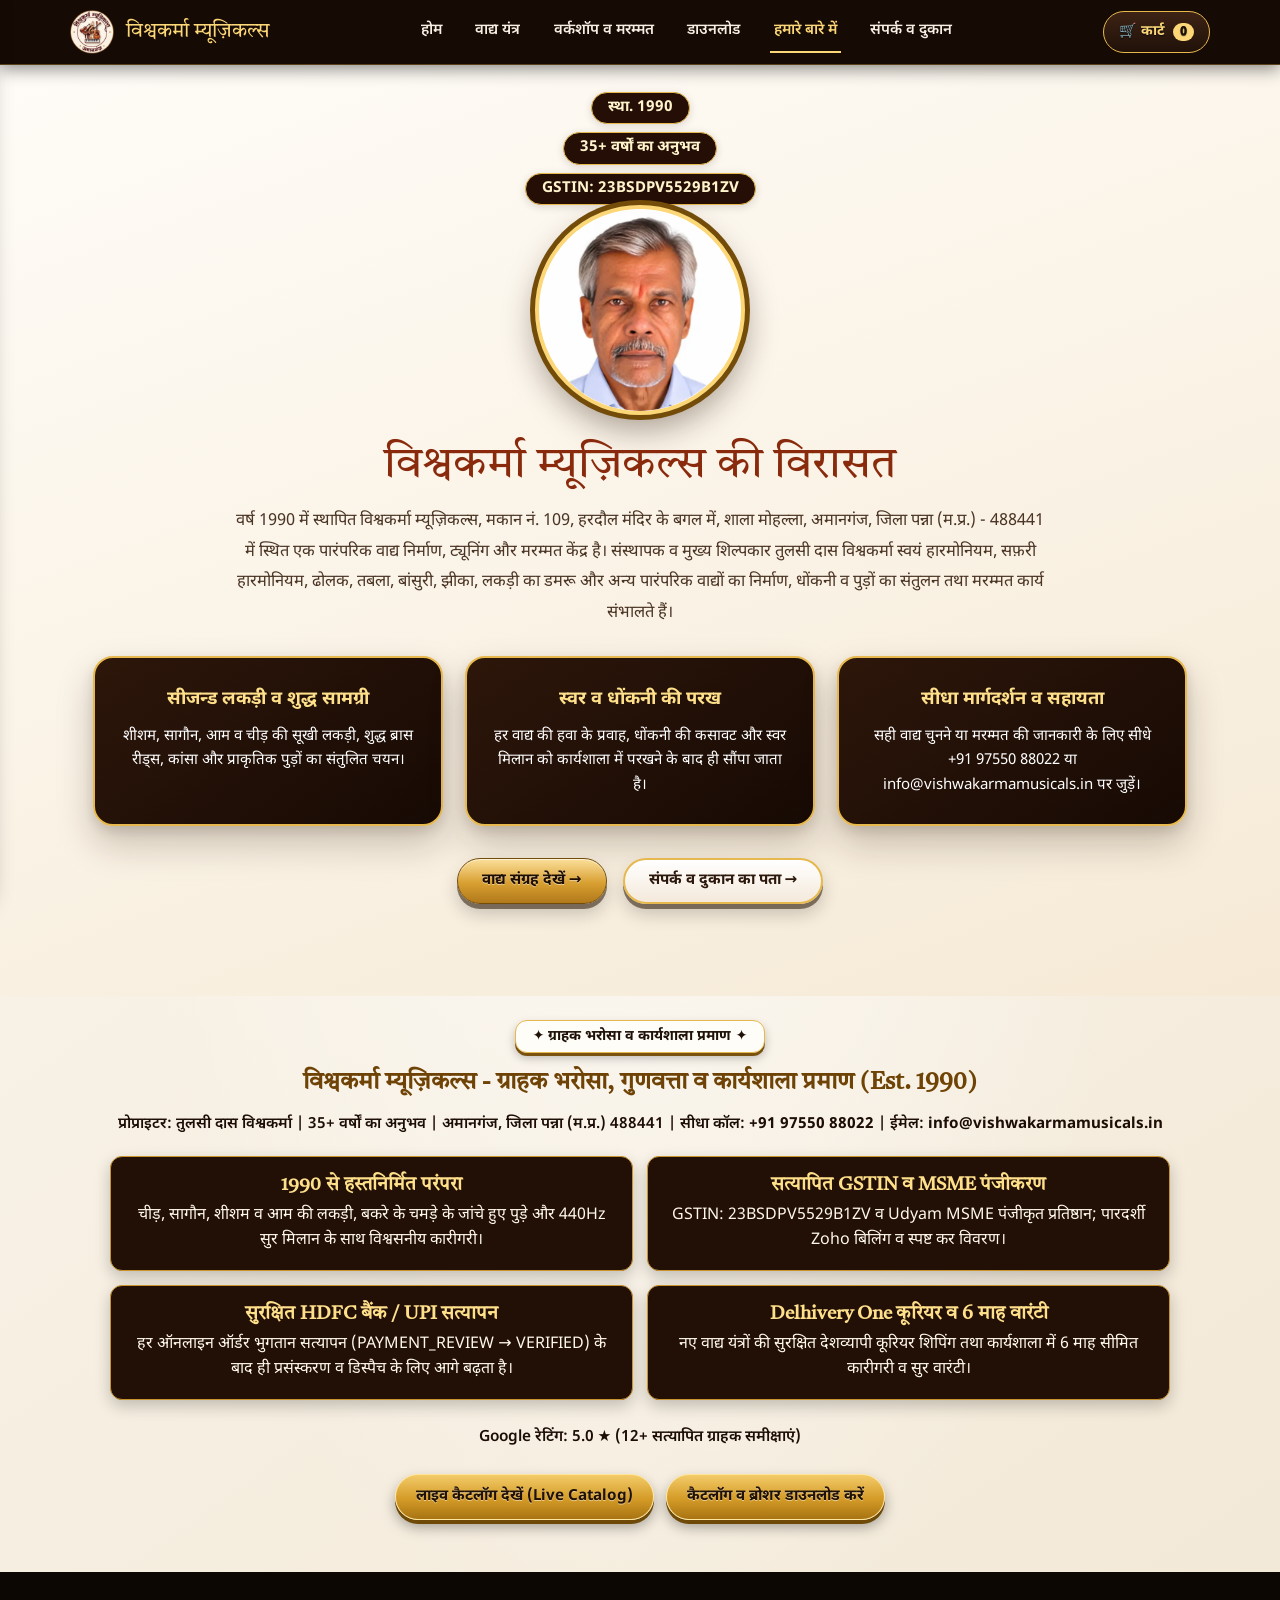
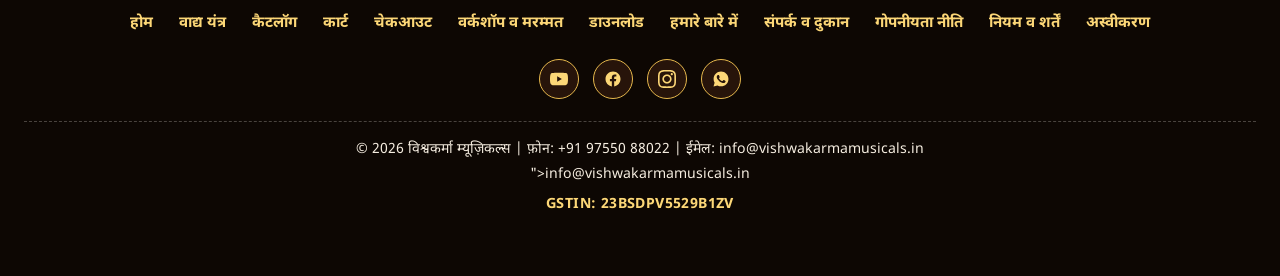
==== commit 0c69113a: "Update about.html via PowerShell 7" ====
--- a/about.html
+++ b/about.html
@@ -1,121 +1,36 @@
-<!DOCTYPE html>
-<html lang="hi">
-<head>
-  <link rel="icon" type="image/webp" href="assets/images/brand/favicon.webp">
-  <meta charset="utf-8">
-  <meta name="viewport" content="width=device-width, initial-scale=1">
-  <title>हमारे बारे में | विश्वकर्मा म्यूज़िकल्स अमानगंज (स्था. 1990)</title>
-  <meta name="description" content="विश्वकर्मा म्यूज़िकल्स (स्था. 1990), मकान नं. 109, शाला मोहल्ला, अमानगंज, जिला पन्ना (म.प्र.) - 488441। संस्थापक तुलसी दास विश्वकर्मा के 35+ वर्षों के अनुभव से निर्मित पारंपरिक वाद्य यंत्र।">
-  <link rel="canonical" href="https://vishwakarmamusicals.in/about.html">
-  <link rel="preconnect" href="https://fonts.googleapis.com">
-  <link rel="preconnect" href="https://fonts.gstatic.com" crossorigin>
-  <link href="https://fonts.googleapis.com/css2?family=Noto+Sans+Devanagari:wght@400;500;600;700;800&family=Tiro+Devanagari+Hindi&display=swap" rel="stylesheet">
-  <link rel="stylesheet" href="assets/css/main.css">
-</head>
-<body>
-  <header class="site-header" id="site-header">
-    <div class="container header-inner">
-      <a class="brand-logo" href="index.html">
-        <img src="assets/images/brand/logo.webp" alt="विश्वकर्मा म्यूज़िकल्स लोगो" onerror="this.style.display='none'">
-        <span class="brand-name">विश्वकर्मा म्यूज़िकल्स</span>
-      </a>
-      <nav class="main-nav" aria-label="मुख्य नेविगेशन">
-        <a href="index.html">होम</a>
-        <a href="instruments.html">वाद्य यंत्र</a>
-        <a href="workshop.html">वर्कशॉप व मरम्मत</a>
-        <a href="downloads.html">डाउनलोड</a>
-        <a href="about.html" class="active">हमारे बारे में</a>
-        <a href="contact.html">संपर्क व दुकान</a>
-      </nav>
-      <div class="header-actions">
-        <a href="cart.html" class="cart-trigger-btn" id="header-cart-link" aria-label="कार्ट">
-          <span>🛒 कार्ट</span>
-          <span class="cart-badge" id="header-cart-count">0</span>
-        </a>
-      </div>
-    </div>
-  </header>
-<main id="main-content">
+<!DOCTYPE html> <html lang="hi"> <head> <link rel="icon" type="image/webp" href="assets/images/brand/favicon.webp"> <meta charset="utf-8"> <meta name="viewport" content="width=device-width, initial-scale=1"> <title>हमारे बारे में | विश्वकर्मा म्यूज़िकल्स अमानगंज (स्था. 1990)</title> <meta name="description" content="विश्वकर्मा म्यूज़िकल्स (स्था. 1990), मकान नं. 109, शाला मोहल्ला, अमानगंज, जिला पन्ना (म.प्र.) - 488441। संस्थापक तुलसी दास विश्वकर्मा के 35+ वर्षों के अनुभव से निर्मित पारंपरिक वाद्य यंत्र।"> <link rel="canonical" href="https://vishwakarmamusicals.in/about.html"> <link rel="preconnect" href="https://fonts.googleapis.com"> <link rel="preconnect" href="https://fonts.gstatic.com" crossorigin> <link href="https://fonts.googleapis.com/css2?family=Noto+Sans+Devanagari:wght@400;500;600;700;800&family=Tiro+Devanagari+Hindi&display=swap" rel="stylesheet"> <link rel="stylesheet" href="assets/css/main.css"> </head> <body> <header class="site-header" id="site-header"> <div class="container header-inner"> <a class="brand-logo" href="index.html"> <img src="assets/images/brand/logo.webp" alt="विश्वकर्मा म्यूज़िकल्स लोगो" onerror="this.style.display='none'"> <span class="brand-name">विश्वकर्मा म्यूज़िकल्स</span> </a> <nav class="main-nav" aria-label="मुख्य नेविगेशन"> <a href="index.html">होम</a> <a href="instruments.html">वाद्य यंत्र</a> <a href="workshop.html">वर्कशॉप व मरम्मत</a> <a href="downloads.html">डाउनलोड</a> <a href="about.html" class="active">हमारे बारे में</a> <a href="contact.html">संपर्क व दुकान</a> </nav> <div class="header-actions"> <a href="cart.html" class="cart-trigger-btn" id="header-cart-link" aria-label="कार्ट"> <span>🛒 कार्ट</span> <span class="cart-badge" id="header-cart-count">0</span> </a> </div> </div> </header> <main id="main-content"> <section class="sec-light" id="about-heritage"> <div class="container"> <div class="craftsman-flat-box"> <span class="badge-tag">❖ स्था. 1990 • 35+ वर्षों का अनुभव • GSTIN: 23BSDPV5529B1ZV ❖</span> <div class="craftsman-photo-circle"> <img src="assets/images/workshop/founder.webp" alt="तुलसी दास विश्वकर्मा — संस्थापक व मुख्य शिल्पकार" onerror="this.style.display='none'" loading="lazy"> </div> <h1 class="serif" style="font-size:clamp(2rem,4.5vw,2.75rem);color:var(--maroon-title);margin-bottom:10px;">विश्वकर्मा म्यूज़िकल्स की विरासत</h1> <p style="font-size:1.03rem;color:var(--text-muted-dark);max-width:820px;margin-bottom:28px;line-height:1.85;"> वर्ष 1990 में स्थापित विश्वकर्मा म्यूज़िकल्स, मकान नं. 109, हरदौल मंदिर के बगल में, शाला मोहल्ला, अमानगंज, जिला पन्ना (म.प्र.) - 488441 में स्थित एक पारंपरिक वाद्य निर्माण, ट्यूनिंग और मरम्मत केंद्र है। संस्थापक व मुख्य शिल्पकार तुलसी दास विश्वकर्मा स्वयं हारमोनियम, सफ़री हारमोनियम, ढोलक, तबला, बांसुरी, झीका, लकड़ी का डमरू और अन्य पारंपरिक वाद्यों का निर्माण, धोंकनी व पुड़ों का संतुलन तथा मरम्मत कार्य संभालते हैं। </p> </div> <div class="usps-grid"> <div class="usp-card-dark"> <b>सीजन्ड लकड़ी व शुद्ध सामग्री</b> <p>शीशम, सागौन, आम व चीड़ की सूखी लकड़ी, शुद्ध ब्रास रीड्स, कांसा और प्राकृतिक पुड़ों का संतुलित चयन।</p> </div> <div class="usp-card-dark"> <b>स्वर व धोंकनी की परख</b> <p>हर वाद्य की हवा के प्रवाह, धोंकनी की कसावट और स्वर मिलान को कार्यशाला में परखने के बाद ही सौंपा जाता है।</p> </div> <div class="usp-card-dark"> <b>सीधा मार्गदर्शन व सहायता</b> <p>सही वाद्य चुनने या मरम्मत की जानकारी के लिए सीधे +91 97550 88022 या info@vishwakarmamusicals.in पर जुड़ें।</p> </div> </div> <div class="btn-wrap" style="margin-top:32px;"> <a class="btn btn-gold" href="instruments.html">वाद्य संग्रह देखें →</a> <a class="btn btn-outline" href="contact.html">संपर्क व दुकान का पता →</a> </div> </div> </section> <div class="sec-footer-light-wrap"> </main> <footer class="page-footer-nav-dark">
+      <div class="pfn-links">
+        <a href="index.html">होम</a>
+        <a href="instruments.html">वाद्य यंत्र</a>
+        <a href="catalog.html">कैटलॉग</a>
+        <a href="cart.html">कार्ट</a>
+        <a href="checkout.html">चेकआउट</a>
+        <a href="workshop.html">वर्कशॉप व मरम्मत</a>
+        <a href="downloads.html">डाउनलोड</a>
+        <a href="about.html">हमारे बारे में</a>
+        <a href="contact.html">संपर्क व दुकान</a>
+        <a href="privacy-policy.html">गोपनीयता नीति</a>
+        <a href="terms-and-conditions.html">नियम व शर्तें</a>
+        <a href="disclaimer.html">अस्वीकरण</a>
+      </div>
+      <div class="social-links-footer" aria-label="सोशल मीडिया व व्हाट्सएप लिंक">
+        <a class="social-icon-btn" href="https://www.youtube.com/@vishwakarmamusicals" target="_blank" rel="noopener noreferrer" aria-label="YouTube" title="YouTube">
+          <svg viewBox="0 0 24 24"><path d="M23.498 6.186a3.016 3.016 0 0 0-2.122-2.136C19.505 3.545 12 3.545 12 3.545s-7.505 0-9.377.505A3.017 3.017 0 0 0 .502 6.186C0 8.07 0 12 0 12s0 3.93.502 5.814a3.016 3.016 0 0 0 2.122 2.136c1.871.505 9.376.505 9.376.505s7.505 0 9.377-.505a3.015 3.015 0 0 0 2.122-2.136C24 15.93 24 12 24 12s0-3.93-.502-5.814zM9.545 15.568V8.432L15.818 12l-6.273 3.568z"/></svg>
+        </a>
+        <a class="social-icon-btn" href="https://www.facebook.com/vishwakarmamusicalsamanganj/" target="_blank" rel="noopener noreferrer" aria-label="Facebook" title="Facebook">
+          <svg viewBox="0 0 24 24"><path d="M12 2C6.477 2 2 6.477 2 12c0 4.991 3.657 9.128 8.438 9.878v-6.987h-2.54V12h2.54V9.797c0-2.506 1.492-3.89 3.777-3.89 1.094 0 2.238.195 2.238.195v2.46h-1.26c-1.243 0-1.63.771-1.63 1.562V12h2.773l-.443 2.89h-2.33v6.988C18.343 21.128 22 16.991 22 12c0-5.523-4.477-10-10-10z"/></svg>
+        </a>
+        <a class="social-icon-btn" href="https://www.instagram.com/vishwakarmamusicals/" target="_blank" rel="noopener noreferrer" aria-label="Instagram" title="Instagram">
+          <svg viewBox="0 0 24 24"><path d="M12 2.163c3.204 0 3.584.012 4.85.07 3.252.148 4.771 1.691 4.919 4.919.058 1.265.069 1.645.069 4.849 0 3.205-.012 3.584-.069 4.849-.149 3.225-1.664 4.771-4.919 4.919-1.266.058-1.644.07-4.85.07-3.204 0-3.584-.012-4.849-.07-3.26-.149-4.771-1.699-4.919-4.92-.058-1.265-.07-1.644-.07-4.849 0-3.204.013-3.583.07-4.849.149-3.227 1.664-4.771 4.919-4.919 1.266-.057 1.645-.069 4.849-.069zm0-2.163c-3.259 0-3.667.014-4.947.072-4.358.2-6.78 2.618-6.98 6.98-.059 1.281-.073 1.689-.073 4.948 0 3.259.014 3.668.072 4.948.2 4.358 2.618 6.78 6.98 6.98 1.281.058 1.689.072 4.948.072 3.259 0 3.668-.014 4.948-.072 4.354-.2 6.782-2.618 6.979-6.98.059-1.28.073-1.689.073-4.948 0-3.259-.014-3.667-.072-4.947-.196-4.354-2.617-6.78-6.979-6.98-1.281-.059-1.69-.073-4.949-.073zm0 5.838c-3.403 0-6.162 2.759-6.162 6.162s2.759 6.163 6.162 6.163 6.162-2.759 6.162-6.163c0-3.403-2.759-6.162-6.162-6.162zm0 10.162c-2.209 0-4-1.79-4-4 0-2.209 1.791-4 4-4s4 1.791 4 4c0 2.21-1.791 4-4 4zm6.406-11.845c-.796 0-1.441.645-1.441 1.44s.645 1.44 1.441 1.44c.795 0 1.439-.645 1.439-1.44s-.644-1.44-1.439-1.44z"/></svg>
+        </a>
+        <a class="social-icon-btn" href="https://wa.me/919755088022" target="_blank" rel="noopener noreferrer" aria-label="WhatsApp" title="WhatsApp">
+          <svg viewBox="0 0 24 24"><path d="M12.04 2C6.58 2 2.13 6.45 2.13 11.91c0 1.75.46 3.45 1.32 4.95L2.05 22l5.25-1.38c1.45.79 3.08 1.21 4.74 1.21 5.46 0 9.91-4.45 9.91-9.91S17.5 2 12.04 2zm5.82 14.02c-.24.68-1.4 1.3-1.92 1.38-.5.08-1.13.11-1.82-.11-.42-.13-.96-.31-1.65-.61-2.91-1.26-4.81-4.19-4.96-4.38-.15-.19-1.18-1.57-1.18-3 0-1.43.75-2.13 1.01-2.42.27-.29.58-.36.78-.36h.56c.18 0 .42-.07.66.5.24.57.82 2 .89 2.15.07.15.12.32.02.51-.1.19-.15.31-.3.48-.15.17-.31.38-.44.51-.15.15-.3.31-.13.6.17.29.76 1.25 1.63 2.02 1.12 1 2.07 1.31 2.36 1.46.29.15.46.12.63-.07.17-.19.72-.84.91-1.13.19-.29.39-.24.65-.14.27.1 1.69.8 1.98.94.29.15.48.22.55.34.07.12.07.7-.17 1.38z"/></svg>
+        </a>
+      </div>
+      <p class="pfn-copy">
+        <span class="pfn-copy-main">© 2026 विश्वकर्मा म्यूज़िकल्स | फ़ोन: <a href="tel:+919755088022">+91 97550 88022</a> | ईमेल: <a href="mailto:info@vishwakarmamusicals.in">info@vishwakarmamusicals.in</a></span>
+        <span class="pfn-gst-line">GSTIN: 23BSDPV5529B1ZV</span>
+      </p>
+    </footer> </div> <div class="mobile-sticky-bar"> <a class="btn btn-gold" href="tel:+919755088022">📞 विशेषज्ञ को कॉल करें</a> <a class="btn btn-outline" href="instruments.html">🎵 वाद्य संग्रह देखें</a> </div> <script src="assets/js/config.js"></script> <script src="assets/js/cart.js"></script> <script src="assets/js/vm-ui-v9.js" defer></script>
+</body> </html> 
 
-  <section class="sec-light" id="about-heritage">
-    <div class="container">
-      <div class="craftsman-flat-box">
-        <span class="badge-tag">❖ स्था. 1990 • 35+ वर्षों का अनुभव • GSTIN: 23BSDPV5529B1ZV ❖</span>
-        <div class="craftsman-photo-circle">
-          <img src="assets/images/workshop/founder.webp" alt="तुलसी दास विश्वकर्मा — संस्थापक व मुख्य शिल्पकार" onerror="this.style.display='none'" loading="lazy">
-        </div>
-        <h1 class="serif" style="font-size:clamp(2rem,4.5vw,2.75rem);color:var(--maroon-title);margin-bottom:10px;">विश्वकर्मा म्यूज़िकल्स की विरासत</h1>
-        <p style="font-size:1.03rem;color:var(--text-muted-dark);max-width:820px;margin-bottom:28px;line-height:1.85;">
-          वर्ष 1990 में स्थापित विश्वकर्मा म्यूज़िकल्स, मकान नं. 109, हरदौल मंदिर के बगल में, शाला मोहल्ला, अमानगंज, जिला पन्ना (म.प्र.) - 488441 में स्थित एक पारंपरिक वाद्य निर्माण, ट्यूनिंग और मरम्मत केंद्र है। संस्थापक व मुख्य शिल्पकार तुलसी दास विश्वकर्मा स्वयं हारमोनियम, सफ़री हारमोनियम, ढोलक, तबला, बांसुरी, झीका, लकड़ी का डमरू और अन्य पारंपरिक वाद्यों का निर्माण, धोंकनी व पुड़ों का संतुलन तथा मरम्मत कार्य संभालते हैं।
-        </p>
-      </div>
-
-      <div class="usps-grid">
-        <div class="usp-card-dark">
-          <b>सीजन्ड लकड़ी व शुद्ध सामग्री</b>
-          <p>शीशम, सागौन, आम व चीड़ की सूखी लकड़ी, शुद्ध ब्रास रीड्स, कांसा और प्राकृतिक पुड़ों का संतुलित चयन।</p>
-        </div>
-        <div class="usp-card-dark">
-          <b>स्वर व धोंकनी की परख</b>
-          <p>हर वाद्य की हवा के प्रवाह, धोंकनी की कसावट और स्वर मिलान को कार्यशाला में परखने के बाद ही सौंपा जाता है।</p>
-        </div>
-        <div class="usp-card-dark">
-          <b>सीधा मार्गदर्शन व सहायता</b>
-          <p>सही वाद्य चुनने या मरम्मत की जानकारी के लिए सीधे +91 97550 88022 या info@vishwakarmamusicals.in पर जुड़ें।</p>
-        </div>
-      </div>
-
-      <div class="btn-wrap" style="margin-top:32px;">
-        <a class="btn btn-gold" href="instruments.html">वाद्य संग्रह देखें →</a>
-        <a class="btn btn-outline" href="contact.html">संपर्क व दुकान का पता →</a>
-      </div>
-    </div>
-  </section>
-
-  <div class="sec-footer-light-wrap">
-    </main>
-<footer class="page-footer-nav-dark">
-      <div class="pfn-links">
-        <a href="index.html">होम</a>
-        <a href="instruments.html">वाद्य यंत्र</a>
-        <a href="cart.html">कार्ट</a>
-        <a href="checkout.html">चेकआउट</a>
-        <a href="workshop.html">वर्कशॉप व मरम्मत</a>
-        <a href="downloads.html">डाउनलोड</a>
-        <a href="about.html">हमारे बारे में</a>
-        <a href="contact.html">संपर्क व दुकान</a>
-        <a href="privacy-policy.html">गोपनीयता नीति</a>
-        <a href="terms-and-conditions.html">नियम व शर्तें</a>
-        <a href="disclaimer.html">अस्वीकरण</a>
-      </div>
-      <div class="social-links-footer" aria-label="सोशल मीडिया व व्हाट्सएप लिंक">
-        <a class="social-icon-btn" href="https://www.youtube.com/@vishwakarmamusicals" target="_blank" rel="noopener noreferrer" aria-label="YouTube" title="YouTube">
-          <svg viewBox="0 0 24 24"><path d="M23.498 6.186a3.016 3.016 0 0 0-2.122-2.136C19.505 3.545 12 3.545 12 3.545s-7.505 0-9.377.505A3.017 3.017 0 0 0 .502 6.186C0 8.07 0 12 0 12s0 3.93.502 5.814a3.016 3.016 0 0 0 2.122 2.136c1.871.505 9.376.505 9.376.505s7.505 0 9.377-.505a3.015 3.015 0 0 0 2.122-2.136C24 15.93 24 12 24 12s0-3.93-.502-5.814zM9.545 15.568V8.432L15.818 12l-6.273 3.568z"/></svg>
-        </a>
-        <a class="social-icon-btn" href="https://www.facebook.com/vishwakarmamusicalsamanganj/" target="_blank" rel="noopener noreferrer" aria-label="Facebook" title="Facebook">
-          <svg viewBox="0 0 24 24"><path d="M12 2C6.477 2 2 6.477 2 12c0 4.991 3.657 9.128 8.438 9.878v-6.987h-2.54V12h2.54V9.797c0-2.506 1.492-3.89 3.777-3.89 1.094 0 2.238.195 2.238.195v2.46h-1.26c-1.243 0-1.63.771-1.63 1.562V12h2.773l-.443 2.89h-2.33v6.988C18.343 21.128 22 16.991 22 12c0-5.523-4.477-10-10-10z"/></svg>
-        </a>
-        <a class="social-icon-btn" href="https://www.instagram.com/vishwakarmamusicals/" target="_blank" rel="noopener noreferrer" aria-label="Instagram" title="Instagram">
-          <svg viewBox="0 0 24 24"><path d="M12 2.163c3.204 0 3.584.012 4.85.07 3.252.148 4.771 1.691 4.919 4.919.058 1.265.069 1.645.069 4.849 0 3.205-.012 3.584-.069 4.849-.149 3.225-1.664 4.771-4.919 4.919-1.266.058-1.644.07-4.85.07-3.204 0-3.584-.012-4.849-.07-3.26-.149-4.771-1.699-4.919-4.92-.058-1.265-.07-1.644-.07-4.849 0-3.204.013-3.583.07-4.849.149-3.227 1.664-4.771 4.919-4.919 1.266-.057 1.645-.069 4.849-.069zm0-2.163c-3.259 0-3.667.014-4.947.072-4.358.2-6.78 2.618-6.98 6.98-.059 1.281-.073 1.689-.073 4.948 0 3.259.014 3.668.072 4.948.2 4.358 2.618 6.78 6.98 6.98 1.281.058 1.689.072 4.948.072 3.259 0 3.668-.014 4.948-.072 4.354-.2 6.782-2.618 6.979-6.98.059-1.28.073-1.689.073-4.948 0-3.259-.014-3.667-.072-4.947-.196-4.354-2.617-6.78-6.979-6.98-1.281-.059-1.69-.073-4.949-.073zm0 5.838c-3.403 0-6.162 2.759-6.162 6.162s2.759 6.163 6.162 6.163 6.162-2.759 6.162-6.163c0-3.403-2.759-6.162-6.162-6.162zm0 10.162c-2.209 0-4-1.79-4-4 0-2.209 1.791-4 4-4s4 1.791 4 4c0 2.21-1.791 4-4 4zm6.406-11.845c-.796 0-1.441.645-1.441 1.44s.645 1.44 1.441 1.44c.795 0 1.439-.645 1.439-1.44s-.644-1.44-1.439-1.44z"/></svg>
-        </a>
-        <a class="social-icon-btn" href="https://wa.me/919755088022" target="_blank" rel="noopener noreferrer" aria-label="WhatsApp" title="WhatsApp">
-          <svg viewBox="0 0 24 24"><path d="M12.04 2C6.58 2 2.13 6.45 2.13 11.91c0 1.75.46 3.45 1.32 4.95L2.05 22l5.25-1.38c1.45.79 3.08 1.21 4.74 1.21 5.46 0 9.91-4.45 9.91-9.91S17.5 2 12.04 2zm5.82 14.02c-.24.68-1.4 1.3-1.92 1.38-.5.08-1.13.11-1.82-.11-.42-.13-.96-.31-1.65-.61-2.91-1.26-4.81-4.19-4.96-4.38-.15-.19-1.18-1.57-1.18-3 0-1.43.75-2.13 1.01-2.42.27-.29.58-.36.78-.36h.56c.18 0 .42-.07.66.5.24.57.82 2 .89 2.15.07.15.12.32.02.51-.1.19-.15.31-.3.48-.15.17-.31.38-.44.51-.15.15-.3.31-.13.6.17.29.76 1.25 1.63 2.02 1.12 1 2.07 1.31 2.36 1.46.29.15.46.12.63-.07.17-.19.72-.84.91-1.13.19-.29.39-.24.65-.14.27.1 1.69.8 1.98.94.29.15.48.22.55.34.07.12.07.7-.17 1.38z"/></svg>
-        </a>
-      </div>
-      <p class="pfn-copy">
-          <span class="pfn-copy-main">© 2026 विश्वकर्मा म्यूज़िकल्स | फ़ोन: <a href="tel:+919755088022">+91 97550 88022</a> | ईमेल: <a href="mailto:info@vishwakarmamusicals.in">info@vishwakarmamusicals.in</a></span>
-          <span class="pfn-gst-line">GSTIN: 23BSDPV5529B1ZV</span>
-        </p>
-    </footer>
-  </div>
-
-  <div class="mobile-sticky-bar">
-    <a class="btn btn-gold" href="tel:+919755088022">📞 विशेषज्ञ को कॉल करें</a>
-    <a class="btn btn-outline" href="instruments.html">🎵 वाद्य संग्रह देखें</a>
-  </div>
-
-  <script src="assets/js/config.js"></script>
-  <script src="assets/js/cart.js"></script>
-<script src="assets/js/vm-ui-v9.js" defer></script>
-</body>
-</html>
--- a/assets/css/main.css
+++ b/assets/css/main.css
@@ -1417,3 +1417,2365 @@
     gap: 14px;
   }
 }
+
+
+/* === VM UI v9.1: MOBILE HAMBURGER, TWO-LINE NAMES, CONTRAST, FOOTER GAP & TRUST ALIGNMENT === */
+.vm-two-line-title,
+.product-title,
+.card-title-two-line {
+  display: -webkit-box;
+  -webkit-line-clamp: 2;
+  -webkit-box-orient: vertical;
+  overflow: hidden;
+  line-height: 1.38;
+  min-height: 2.76em;
+  word-break: break-word;
+}
+
+.category-badge,
+.cat-badge,
+.badge-category {
+  background-color: #fde68a !important;
+  color: #1f1107 !important;
+  border: 1.5px solid #94651a !important;
+  font-weight: 700 !important;
+}
+
+.mobile-sticky-bar .btn:nth-child(2),
+.mobile-sticky-bar a:nth-child(2),
+.sticky-cta-bar .btn:nth-child(2),
+.sticky-cta-bar a:nth-child(2) {
+  background: linear-gradient(180deg, #3d2315 0%, #1d0e06 100%) !important;
+  color: #fcd777 !important;
+  border: 2px solid #e6b84d !important;
+  opacity: 1 !important;
+  visibility: visible !important;
+}
+
+.sec-footer-light-wrap,
+footer.sec-footer-light-wrap,
+.site-footer-wrap {
+  margin-bottom: 0 !important;
+  padding-bottom: 0 !important;
+  background: #160a04 !important;
+}
+
+@media (max-width: 768px) {
+  .main-nav,
+  nav.main-nav,
+  .header-nav-links {
+    display: none !important;
+  }
+  .mobile-sticky-bar,
+  .sticky-cta-bar {
+    bottom: 0 !important;
+    margin: 0 !important;
+  }
+  body {
+    padding-bottom: calc(68px + env(safe-area-inset-bottom, 0px)) !important;
+    background-color: #160a04 !important;
+  }
+}
+
+#vm-customer-trust-hub,
+.vm-trust-section {
+  max-width: 1180px;
+  margin: 0 auto;
+}
+#vm-customer-trust-hub .btn,
+.vm-trust-section .btn {
+  transition: transform 0.25s ease, box-shadow 0.25s ease, background-color 0.25s ease;
+}
+#vm-customer-trust-hub .btn:hover,
+.vm-trust-section .btn:hover {
+  transform: translateY(-2px);
+}
+
+
+/* === VM UI v9.3: SINGLE HAMBURGER, TWO-LINE NAMES, NARROWER CARDS, ZERO FOOTER LINE, MAP & TRUST MATCH === */
+html,
+body {
+  background-color: #160a04 !important;
+  margin: 0 !important;
+  padding: 0 !important;
+  overflow-x: clip;
+}
+
+.product-card,
+.instrument-card,
+.catalog-card,
+[class*="product-card"] {
+  max-width: 340px !important;
+  width: 100% !important;
+  margin-left: auto !important;
+  margin-right: auto !important;
+}
+
+.vm-two-line-title,
+.product-title,
+.card-title-two-line,
+.item-title {
+  display: flex !important;
+  flex-direction: column !important;
+  gap: 2px;
+  line-height: 1.35 !important;
+  min-height: 2.75em;
+}
+.vm-name-hi {
+  display: block !important;
+  font-weight: 700 !important;
+}
+.vm-name-en {
+  display: block !important;
+  font-size: 0.88em !important;
+  opacity: 0.92 !important;
+}
+
+.category-badge,
+.cat-badge,
+.badge-category {
+  background-color: #fde68a !important;
+  color: #1f1107 !important;
+  border: 1.5px solid #94651a !important;
+  font-weight: 700 !important;
+}
+
+.mobile-sticky-bar,
+.sticky-cta-bar {
+  position: fixed !important;
+  left: 0 !important;
+  right: 0 !important;
+  bottom: 0 !important;
+  margin: 0 !important;
+  padding-bottom: env(safe-area-inset-bottom, 0px) !important;
+  background: #160a04 !important;
+  border-top: none !important;
+  box-shadow: none !important;
+}
+
+.mobile-sticky-bar .btn:nth-child(2),
+.mobile-sticky-bar a:nth-child(2),
+.sticky-cta-bar .btn:nth-child(2),
+.sticky-cta-bar a:nth-child(2) {
+  background: linear-gradient(180deg, #3d2315 0%, #1d0e06 100%) !important;
+  color: #fcd777 !important;
+  border: 1.5px solid #e6b84d !important;
+  opacity: 1 !important;
+  visibility: visible !important;
+}
+
+footer,
+.site-footer,
+.sec-footer-light-wrap,
+.site-footer-wrap {
+  margin: 0 !important;
+  padding-bottom: 58px !important;
+  background-color: #160a04 !important;
+  border: none !important;
+  box-shadow: none !important;
+}
+
+#vm-customer-trust-hub,
+.vm-trust-section,
+[data-vm-trust-section] {
+  max-width: 1120px !important;
+  margin: 28px auto !important;
+  padding: 24px !important;
+  border-radius: 16px !important;
+  border: 1.5px solid rgba(230, 184, 77, 0.45) !important;
+  background: #241107 !important;
+  color: #fff8ee !important;
+  box-shadow: 0 8px 24px rgba(0, 0, 0, 0.22) !important;
+}
+
+#vm-customer-trust-hub a,
+#vm-customer-trust-hub button,
+.vm-trust-section a,
+.vm-trust-section button {
+  transition: transform 0.22s ease, background-color 0.22s ease, color 0.22s ease, box-shadow 0.22s ease !important;
+}
+
+#vm-customer-trust-hub a:hover,
+#vm-customer-trust-hub button:hover,
+.vm-trust-section a:hover,
+.vm-trust-section button:hover {
+  transform: translateY(-2px) !important;
+}
+
+.vm-map-frame-wrap {
+  width: 100%;
+  max-width: 720px;
+  margin: 14px auto 0 auto;
+}
+.vm-map-frame-wrap iframe {
+  width: 100% !important;
+  max-width: 720px !important;
+  height: 290px;
+  border-radius: 12px;
+  border: 1.5px solid #e6b84d;
+  display: block;
+}
+.vm-map-below-actions {
+  margin-top: 14px;
+  text-align: center;
+}
+
+@media (max-width: 768px) {
+  .main-nav,
+  nav.main-nav,
+  .header-nav-links {
+    display: none !important;
+  }
+}
+
+
+/* === VM UI v9.5: MOBILE HERO TOP BADGE CLEARANCE, TWO-LINE NAMES, STICKY WHATSAPP, MAP & TRUST === */
+html,
+body {
+  background-color: #160a04 !important;
+  margin: 0 !important;
+  padding: 0 !important;
+  overflow-x: clip;
+}
+
+.vm-two-line-title,
+.product-title,
+.card-title-two-line,
+.item-title,
+[class*="product-title"] {
+  display: flex !important;
+  flex-direction: column !important;
+  align-items: center !important;
+  justify-content: center !important;
+  text-align: center !important;
+  gap: 3px !important;
+  line-height: 1.35 !important;
+  min-height: 2.8em;
+}
+.vm-name-hi {
+  display: block !important;
+  font-weight: 700 !important;
+}
+.vm-name-en {
+  display: block !important;
+  font-size: 0.88em !important;
+  opacity: 0.94 !important;
+}
+
+.category-badge,
+.cat-badge,
+.badge-category {
+  background-color: #fde68a !important;
+  color: #1f1107 !important;
+  border: 1.5px solid #94651a !important;
+  font-weight: 700 !important;
+}
+
+.mobile-sticky-bar,
+.sticky-cta-bar {
+  position: fixed !important;
+  left: 0 !important;
+  right: 0 !important;
+  bottom: 0 !important;
+  margin: 0 !important;
+  padding-bottom: env(safe-area-inset-bottom, 0px) !important;
+  background: #160a04 !important;
+  border-top: none !important;
+  box-shadow: none !important;
+}
+
+.mobile-sticky-bar .btn:nth-child(2),
+.mobile-sticky-bar a:nth-child(2),
+.sticky-cta-bar .btn:nth-child(2),
+.sticky-cta-bar a:nth-child(2) {
+  background: linear-gradient(180deg, #1f5c36 0%, #133b22 100%) !important;
+  color: #ffffff !important;
+  border: 1.5px solid #5ad488 !important;
+  opacity: 1 !important;
+  visibility: visible !important;
+}
+
+footer,
+.site-footer,
+.sec-footer-light-wrap,
+.site-footer-wrap {
+  margin: 0 !important;
+  padding-bottom: 58px !important;
+  background-color: #160a04 !important;
+  border: none !important;
+  box-shadow: none !important;
+}
+
+.vm-map-frame-wrap {
+  width: 100% !important;
+  max-width: 1120px !important;
+  margin: 16px auto 0 auto !important;
+}
+.vm-map-frame-wrap iframe {
+  width: 100% !important;
+  max-width: 1120px !important;
+  height: 310px;
+  border-radius: 12px;
+  border: 1.5px solid #e6b84d;
+  display: block;
+}
+
+.vm-map-below-actions {
+  margin-top: 14px;
+  display: flex;
+  flex-direction: column;
+  align-items: center;
+  justify-content: center;
+  gap: 10px;
+  text-align: center;
+}
+.vm-map-top-row {
+  display: flex;
+  flex-direction: row;
+  flex-wrap: wrap;
+  gap: 12px;
+  align-items: center;
+  justify-content: center;
+}
+.vm-map-bottom-row {
+  display: flex;
+  justify-content: center;
+  width: 100%;
+}
+
+#vm-customer-trust-hub,
+.vm-trust-section,
+[data-vm-trust-section] {
+  max-width: 1120px !important;
+  margin: 28px auto !important;
+  padding: 24px !important;
+  border-radius: 16px !important;
+  border: 1.5px solid rgba(230, 184, 77, 0.45) !important;
+  background: #241107 !important;
+  color: #ffffff !important;
+  box-shadow: 0 8px 24px rgba(0, 0, 0, 0.22) !important;
+}
+
+#vm-customer-trust-hub h1,
+#vm-customer-trust-hub h2,
+#vm-customer-trust-hub h3,
+.vm-trust-section h1,
+.vm-trust-section h2,
+.vm-trust-section h3 {
+  color: #fcd777 !important;
+  text-align: center !important;
+  opacity: 1 !important;
+  visibility: visible !important;
+}
+
+.vm-trust-bottom-cta-row {
+  margin-top: 16px;
+  display: flex;
+  flex-direction: row;
+  flex-wrap: wrap;
+  gap: 12px;
+  align-items: center;
+  justify-content: center;
+}
+
+#vm-customer-trust-hub a,
+#vm-customer-trust-hub button,
+.vm-trust-section a,
+.vm-trust-section button {
+  transition: transform 0.22s ease, background-color 0.22s ease, color 0.22s ease, box-shadow 0.22s ease !important;
+}
+
+#vm-customer-trust-hub a:hover,
+#vm-customer-trust-hub button:hover,
+.vm-trust-section a:hover,
+.vm-trust-section button:hover {
+  transform: translateY(-2px) !important;
+}
+
+@media (max-width: 768px) {
+  .main-nav,
+  nav.main-nav,
+  .header-nav-links {
+    display: none !important;
+  }
+
+  .hero-section,
+  .hero-banner,
+  main > section:first-of-type {
+    padding-top: 76px !important;
+  }
+
+  .hero-badge,
+  .hero-top-badge,
+  .vm-hero-badge,
+  .hero-section .badge,
+  .hero-banner .badge {
+    position: relative !important;
+    z-index: 5 !important;
+    margin-top: 12px !important;
+    display: inline-flex !important;
+    opacity: 1 !important;
+    visibility: visible !important;
+  }
+}
+
+
+/* === VM UI v9.6: UNIFORM 100% ZOOM ON ALL PAGES + SCREENSHOT ALIGNMENT FIXES === */
+html,
+body {
+  zoom: 100% !important;
+  transform: none !important;
+  background-color: #160a04 !important;
+  margin: 0 !important;
+  padding: 0 !important;
+  overflow-x: clip;
+}
+
+.vm-two-line-title,
+.product-title,
+.card-title-two-line,
+.item-title,
+[class*="product-title"] {
+  display: flex !important;
+  flex-direction: column !important;
+  align-items: center !important;
+  justify-content: center !important;
+  text-align: center !important;
+  gap: 3px !important;
+  line-height: 1.35 !important;
+  min-height: 2.8em;
+}
+.vm-name-hi {
+  display: block !important;
+  font-weight: 700 !important;
+}
+.vm-name-en {
+  display: block !important;
+  font-size: 0.88em !important;
+  opacity: 0.94 !important;
+}
+
+.category-badge,
+.cat-badge,
+.badge-category {
+  background-color: #fde68a !important;
+  color: #1f1107 !important;
+  border: 1.5px solid #94651a !important;
+  font-weight: 700 !important;
+}
+
+.mobile-sticky-bar,
+.sticky-cta-bar {
+  position: fixed !important;
+  left: 0 !important;
+  right: 0 !important;
+  bottom: 0 !important;
+  margin: 0 !important;
+  padding-bottom: env(safe-area-inset-bottom, 0px) !important;
+  background: #160a04 !important;
+  border-top: none !important;
+  box-shadow: none !important;
+}
+
+.mobile-sticky-bar .btn:nth-child(2),
+.mobile-sticky-bar a:nth-child(2),
+.sticky-cta-bar .btn:nth-child(2),
+.sticky-cta-bar a:nth-child(2) {
+  background: linear-gradient(180deg, #1f5c36 0%, #133b22 100%) !important;
+  color: #ffffff !important;
+  border: 1.5px solid #5ad488 !important;
+  opacity: 1 !important;
+  visibility: visible !important;
+}
+
+footer,
+.site-footer,
+.sec-footer-light-wrap,
+.site-footer-wrap {
+  margin: 0 !important;
+  padding-bottom: 58px !important;
+  background-color: #160a04 !important;
+  border: none !important;
+  box-shadow: none !important;
+}
+
+.vm-map-frame-wrap {
+  width: 100% !important;
+  max-width: 1120px !important;
+  margin: 16px auto 0 auto !important;
+}
+.vm-map-frame-wrap iframe {
+  width: 100% !important;
+  max-width: 1120px !important;
+  height: 310px;
+  border-radius: 12px;
+  border: 1.5px solid #e6b84d;
+  display: block;
+}
+
+.vm-map-below-actions {
+  margin-top: 14px;
+  display: flex;
+  flex-direction: column;
+  align-items: center;
+  justify-content: center;
+  gap: 10px;
+  text-align: center;
+}
+.vm-map-top-row {
+  display: flex;
+  flex-direction: row;
+  flex-wrap: wrap;
+  gap: 12px;
+  align-items: center;
+  justify-content: center;
+}
+.vm-map-bottom-row {
+  display: flex;
+  justify-content: center;
+  width: 100%;
+}
+
+#vm-customer-trust-hub,
+.vm-trust-section,
+[data-vm-trust-section] {
+  max-width: 1120px !important;
+  margin: 28px auto !important;
+  padding: 24px !important;
+  border-radius: 16px !important;
+  border: 1.5px solid rgba(230, 184, 77, 0.45) !important;
+  background: #241107 !important;
+  color: #ffffff !important;
+  box-shadow: 0 8px 24px rgba(0, 0, 0, 0.22) !important;
+}
+
+#vm-customer-trust-hub h1,
+#vm-customer-trust-hub h2,
+#vm-customer-trust-hub h3,
+.vm-trust-section h1,
+.vm-trust-section h2,
+.vm-trust-section h3 {
+  color: #fcd777 !important;
+  text-align: center !important;
+  opacity: 1 !important;
+  visibility: visible !important;
+}
+
+.vm-trust-bottom-cta-row {
+  margin-top: 16px;
+  display: flex;
+  flex-direction: row;
+  flex-wrap: wrap;
+  gap: 12px;
+  align-items: center;
+  justify-content: center;
+}
+
+#vm-customer-trust-hub a,
+#vm-customer-trust-hub button,
+.vm-trust-section a,
+.vm-trust-section button {
+  transition: transform 0.22s ease, background-color 0.22s ease, color 0.22s ease, box-shadow 0.22s ease !important;
+}
+
+#vm-customer-trust-hub a:hover,
+#vm-customer-trust-hub button:hover,
+.vm-trust-section a:hover,
+.vm-trust-section button:hover {
+  transform: translateY(-2px) !important;
+}
+
+@media (max-width: 768px) {
+  .main-nav,
+  nav.main-nav,
+  .header-nav-links {
+    display: none !important;
+  }
+
+  .hero-section,
+  .hero-banner,
+  main > section:first-of-type {
+    padding-top: 76px !important;
+  }
+
+  .hero-badge,
+  .hero-top-badge,
+  .vm-hero-badge,
+  .hero-section .badge,
+  .hero-banner .badge {
+    position: relative !important;
+    z-index: 5 !important;
+    margin-top: 12px !important;
+    display: inline-flex !important;
+    opacity: 1 !important;
+    visibility: visible !important;
+  }
+}
+
+
+/* === VM UI v9.7: UNIFORM 3D BUTTONS, TRUST TOP BADGE, SECTION LOOK & HOVER + 100% ZOOM === */
+html,
+body {
+  zoom: 100% !important;
+  transform: none !important;
+  background-color: #160a04 !important;
+  margin: 0 !important;
+  padding: 0 !important;
+  overflow-x: clip;
+}
+
+.vm-3d-btn,
+.vm-map-below-actions a.btn,
+.vm-map-below-actions a,
+#vm-customer-trust-hub a.btn,
+#vm-customer-trust-hub button.btn,
+.vm-trust-section a.btn,
+.vm-trust-section button.btn,
+.vm-trust-section a,
+.vm-trust-section button {
+  display: inline-flex !important;
+  align-items: center !important;
+  justify-content: center !important;
+  gap: 8px !important;
+  padding: 11px 20px !important;
+  border-radius: 10px !important;
+  background: linear-gradient(180deg, #f3cb69 0%, #d49b27 55%, #a87312 100%) !important;
+  color: #1f1107 !important;
+  border: 1.5px solid #ffe599 !important;
+  font-weight: 700 !important;
+  text-decoration: none !important;
+  cursor: pointer !important;
+  box-shadow: 0 4px 0 #6e4908, 0 7px 14px rgba(0, 0, 0, 0.35) !important;
+  transition: transform 0.2s ease, box-shadow 0.2s ease, filter 0.2s ease !important;
+}
+
+.vm-3d-btn:hover,
+.vm-map-below-actions a.btn:hover,
+.vm-map-below-actions a:hover,
+#vm-customer-trust-hub a.btn:hover,
+#vm-customer-trust-hub button.btn:hover,
+.vm-trust-section a.btn:hover,
+.vm-trust-section button.btn:hover,
+.vm-trust-section a:hover,
+.vm-trust-section button:hover {
+  transform: translateY(-2px) !important;
+  box-shadow: 0 6px 0 #6e4908, 0 10px 18px rgba(0, 0, 0, 0.42) !important;
+  filter: brightness(1.05) !important;
+}
+
+.vm-3d-btn:active,
+.vm-map-below-actions a.btn:active,
+.vm-map-below-actions a:active,
+#vm-customer-trust-hub a.btn:active,
+#vm-customer-trust-hub button.btn:active,
+.vm-trust-section a.btn:active,
+.vm-trust-section button.btn:active,
+.vm-trust-section a:active,
+.vm-trust-section button:active {
+  transform: translateY(2px) !important;
+  box-shadow: 0 1px 0 #6e4908, 0 3px 6px rgba(0, 0, 0, 0.3) !important;
+}
+
+.vm-section-top-badge {
+  display: inline-flex !important;
+  align-items: center !important;
+  justify-content: center !important;
+  margin: 0 auto 12px auto !important;
+  padding: 6px 16px !important;
+  border-radius: 999px !important;
+  background: linear-gradient(180deg, #fde68a 0%, #e6b84d 100%) !important;
+  color: #1f1107 !important;
+  border: 1.5px solid #94651a !important;
+  font-weight: 700 !important;
+  font-size: 0.9rem !important;
+  box-shadow: 0 3px 0 #7a5210, 0 5px 10px rgba(0, 0, 0, 0.25) !important;
+}
+
+#vm-customer-trust-hub,
+.vm-trust-section,
+[data-vm-trust-section] {
+  max-width: 1120px !important;
+  margin: 28px auto !important;
+  padding: 28px 24px !important;
+  border-radius: 16px !important;
+  border: 1.5px solid rgba(230, 184, 77, 0.55) !important;
+  background: #241107 !important;
+  color: #fff8ee !important;
+  text-align: center !important;
+  box-shadow: 0 8px 24px rgba(0, 0, 0, 0.28) !important;
+  transition: transform 0.22s ease, box-shadow 0.22s ease, border-color 0.22s ease !important;
+}
+
+#vm-customer-trust-hub:hover,
+.vm-trust-section:hover,
+[data-vm-trust-section]:hover {
+  transform: translateY(-2px) !important;
+  border-color: #e6b84d !important;
+  box-shadow: 0 12px 28px rgba(0, 0, 0, 0.36) !important;
+}
+
+#vm-customer-trust-hub h1,
+#vm-customer-trust-hub h2,
+#vm-customer-trust-hub h3,
+.vm-trust-section h1,
+.vm-trust-section h2,
+.vm-trust-section h3 {
+  color: #fcd777 !important;
+  text-align: center !important;
+  opacity: 1 !important;
+  visibility: visible !important;
+  margin-top: 4px !important;
+  margin-bottom: 12px !important;
+}
+
+#vm-customer-trust-hub .card,
+#vm-customer-trust-hub [class*="card"],
+.vm-trust-section .card,
+.vm-trust-section [class*="card"] {
+  background: #1a0c05 !important;
+  color: #fff8ee !important;
+  border: 1.5px solid rgba(230, 184, 77, 0.4) !important;
+  border-radius: 12px !important;
+  transition: transform 0.22s ease, box-shadow 0.22s ease, border-color 0.22s ease !important;
+}
+
+#vm-customer-trust-hub .card:hover,
+#vm-customer-trust-hub [class*="card"]:hover,
+.vm-trust-section .card:hover,
+.vm-trust-section [class*="card"]:hover {
+  transform: translateY(-3px) !important;
+  border-color: #fcd777 !important;
+  box-shadow: 0 8px 18px rgba(0, 0, 0, 0.35) !important;
+}
+
+.vm-two-line-title,
+.product-title,
+.card-title-two-line,
+.item-title,
+[class*="product-title"] {
+  display: flex !important;
+  flex-direction: column !important;
+  align-items: center !important;
+  justify-content: center !important;
+  text-align: center !important;
+  gap: 3px !important;
+  line-height: 1.35 !important;
+  min-height: 2.8em;
+}
+.vm-name-hi {
+  display: block !important;
+  font-weight: 700 !important;
+}
+.vm-name-en {
+  display: block !important;
+  font-size: 0.88em !important;
+  opacity: 0.94 !important;
+}
+
+.category-badge,
+.cat-badge,
+.badge-category {
+  background-color: #fde68a !important;
+  color: #1f1107 !important;
+  border: 1.5px solid #94651a !important;
+  font-weight: 700 !important;
+}
+
+.mobile-sticky-bar,
+.sticky-cta-bar {
+  position: fixed !important;
+  left: 0 !important;
+  right: 0 !important;
+  bottom: 0 !important;
+  margin: 0 !important;
+  padding-bottom: env(safe-area-inset-bottom, 0px) !important;
+  background: #160a04 !important;
+  border-top: none !important;
+  box-shadow: none !important;
+}
+
+.mobile-sticky-bar .btn:nth-child(2),
+.mobile-sticky-bar a:nth-child(2),
+.sticky-cta-bar .btn:nth-child(2),
+.sticky-cta-bar a:nth-child(2) {
+  background: linear-gradient(180deg, #f3cb69 0%, #d49b27 55%, #a87312 100%) !important;
+  color: #1f1107 !important;
+  border: 1.5px solid #ffe599 !important;
+  box-shadow: 0 3px 0 #6e4908 !important;
+  opacity: 1 !important;
+  visibility: visible !important;
+}
+
+footer,
+.site-footer,
+.sec-footer-light-wrap,
+.site-footer-wrap {
+  margin: 0 !important;
+  padding-bottom: 58px !important;
+  background-color: #160a04 !important;
+  border: none !important;
+  box-shadow: none !important;
+}
+
+.vm-map-frame-wrap {
+  width: 100% !important;
+  max-width: 1120px !important;
+  margin: 16px auto 0 auto !important;
+}
+.vm-map-frame-wrap iframe {
+  width: 100% !important;
+  max-width: 1120px !important;
+  height: 310px;
+  border-radius: 12px;
+  border: 1.5px solid #e6b84d;
+  display: block;
+}
+
+.vm-map-below-actions {
+  margin-top: 14px;
+  display: flex;
+  flex-direction: column;
+  align-items: center;
+  justify-content: center;
+  gap: 10px;
+  text-align: center;
+}
+.vm-map-top-row {
+  display: flex;
+  flex-direction: row;
+  flex-wrap: wrap;
+  gap: 12px;
+  align-items: center;
+  justify-content: center;
+}
+.vm-map-bottom-row {
+  display: flex;
+  justify-content: center;
+  width: 100%;
+}
+.vm-trust-bottom-cta-row {
+  margin-top: 16px;
+  display: flex;
+  flex-direction: row;
+  flex-wrap: wrap;
+  gap: 12px;
+  align-items: center;
+  justify-content: center;
+}
+
+@media (max-width: 768px) {
+  .main-nav,
+  nav.main-nav,
+  .header-nav-links {
+    display: none !important;
+  }
+
+  .hero-section,
+  .hero-banner,
+  main > section:first-of-type {
+    padding-top: 76px !important;
+  }
+
+  .hero-badge,
+  .hero-top-badge,
+  .vm-hero-badge,
+  .hero-section .badge,
+  .hero-banner .badge {
+    position: relative !important;
+    z-index: 5 !important;
+    margin-top: 12px !important;
+    display: inline-flex !important;
+    opacity: 1 !important;
+    visibility: visible !important;
+  }
+}
+
+
+/* === VM UI v9.8: HIGH-CONTRAST THEME CATEGORY BADGES & SQUARE-CORNER NEW BUTTONS === */
+html,
+body {
+  zoom: 100% !important;
+  transform: none !important;
+  background-color: #160a04 !important;
+  margin: 0 !important;
+  padding: 0 !important;
+  overflow-x: clip;
+}
+
+.category-badge,
+.cat-badge,
+.badge-category,
+[class*="category-badge"],
+[class*="cat-badge"],
+.product-card .badge,
+.instrument-card .badge {
+  background: linear-gradient(180deg, #3b180c 0%, #240e06 100%) !important;
+  color: #ffe89e !important;
+  border: 1.5px solid #e6b84d !important;
+  font-weight: 700 !important;
+  text-shadow: 0 1px 2px rgba(0, 0, 0, 0.85) !important;
+  box-shadow: 0 2px 6px rgba(0, 0, 0, 0.35) !important;
+}
+
+.vm-3d-btn,
+.vm-map-below-actions a.btn,
+.vm-map-below-actions a,
+#vm-customer-trust-hub a.btn,
+#vm-customer-trust-hub button.btn,
+.vm-trust-section a.btn,
+.vm-trust-section button.btn,
+.vm-trust-section a,
+.vm-trust-section button,
+.mobile-sticky-bar .btn:nth-child(2),
+.mobile-sticky-bar a:nth-child(2),
+.sticky-cta-bar .btn:nth-child(2),
+.sticky-cta-bar a:nth-child(2) {
+  border-radius: 0px !important;
+}
+
+.vm-section-top-badge {
+  border-radius: 0px !important;
+}
+
+
+/* === VM UI v9.9: ROUNDED NEW BUTTONS & BADGES + READABLE LIGHT TRUST CARDS + 100% ZOOM === */
+html,
+body {
+  zoom: 100% !important;
+  transform: none !important;
+  background-color: #160a04 !important;
+  margin: 0 !important;
+  padding: 0 !important;
+  overflow-x: clip;
+}
+
+.vm-3d-btn,
+.vm-map-below-actions a.btn,
+.vm-map-below-actions a,
+#vm-customer-trust-hub a.btn,
+#vm-customer-trust-hub button.btn,
+.vm-trust-section a.btn,
+.vm-trust-section button.btn,
+.vm-trust-section a,
+.vm-trust-section button,
+.mobile-sticky-bar .btn:nth-child(2),
+.mobile-sticky-bar a:nth-child(2),
+.sticky-cta-bar .btn:nth-child(2),
+.sticky-cta-bar a:nth-child(2) {
+  border-radius: 999px !important;
+}
+
+.vm-section-top-badge,
+.category-badge,
+.cat-badge,
+.badge-category {
+  border-radius: 999px !important;
+}
+
+#vm-customer-trust-hub .card,
+#vm-customer-trust-hub [class*="card"],
+#vm-customer-trust-hub div[style*="border"],
+.vm-trust-section .card,
+.vm-trust-section [class*="card"],
+.vm-trust-section div[style*="border"] {
+  background: #fffdf8 !important;
+  color: #1f1107 !important;
+  border: 1.5px solid #e6b84d !important;
+  border-radius: 12px !important;
+}
+
+#vm-customer-trust-hub .card *,
+#vm-customer-trust-hub [class*="card"] *,
+.vm-trust-section .card *,
+.vm-trust-section [class*="card"] * {
+  color: #1f1107 !important;
+  opacity: 1 !important;
+  visibility: visible !important;
+}
+
+
+/* === VM UI v9.10: SINGLE-ROW MOBILE HEADER (MENU + LOGO + CART SIDE-BY-SIDE) & ZERO TOP OVERLAP === */
+@media (max-width: 768px) {
+  header,
+  header.site-header,
+  .site-header,
+  .topbar,
+  .navbar {
+    display: flex !important;
+    flex-direction: row !important;
+    align-items: center !important;
+    justify-content: space-between !important;
+    flex-wrap: nowrap !important;
+    gap: 8px !important;
+    min-height: 56px !important;
+    padding: 6px 10px !important;
+    width: 100% !important;
+    box-sizing: border-box !important;
+  }
+
+  header > *,
+  header .header-inner,
+  header .nav-container,
+  header .container {
+    display: flex !important;
+    flex-direction: row !important;
+    align-items: center !important;
+    justify-content: space-between !important;
+    flex-wrap: nowrap !important;
+    gap: 8px !important;
+    width: 100% !important;
+    margin: 0 !important;
+    padding: 0 !important;
+  }
+
+  header .brand,
+  header .logo,
+  header .site-logo,
+  header [class*="brand"],
+  header [class*="logo"] {
+    display: inline-flex !important;
+    align-items: center !important;
+    gap: 6px !important;
+    flex: 1 1 auto !important;
+    min-width: 0 !important;
+    white-space: nowrap !important;
+    overflow: hidden !important;
+    text-overflow: ellipsis !important;
+    font-size: 0.92rem !important;
+  }
+
+  header .brand img,
+  header .logo img,
+  header .site-logo img,
+  header [class*="logo"] img {
+    width: 28px !important;
+    height: 28px !important;
+    flex-shrink: 0 !important;
+  }
+
+  header .cart-btn,
+  header .cart-link,
+  header [class*="cart"] {
+    flex-shrink: 0 !important;
+    white-space: nowrap !important;
+    padding: 5px 9px !important;
+    font-size: 0.8rem !important;
+  }
+
+  body {
+    padding-top: 68px !important;
+  }
+
+  .hero-section,
+  .hero-banner,
+  main > section:first-of-type {
+    padding-top: 16px !important;
+    margin-top: 0 !important;
+  }
+}
+
+
+/* === VM UI v9.11: ONLY 3 SMALL TRUST CARDS, HI/EN TWO ROWS, SINGLE-LINE SMALL EN NAME & DARK BADGE + WHITE TEXT === */
+html,
+body {
+  zoom: 100% !important;
+  transform: none !important;
+}
+
+#vm-customer-trust-hub,
+.vm-trust-section,
+[data-vm-trust-section] {
+  max-width: 1120px !important;
+  margin: 28px auto !important;
+  padding: 24px 18px !important;
+  background: transparent !important;
+  border: none !important;
+  box-shadow: none !important;
+  text-align: center !important;
+}
+
+#vm-customer-trust-hub > div:not(.vm-trust-small-cards-row):not(.vm-trust-bottom-cta-row),
+.vm-trust-section > div:not(.vm-trust-small-cards-row):not(.vm-trust-bottom-cta-row),
+#vm-customer-trust-hub > p,
+.vm-trust-section > p {
+  background: transparent !important;
+  border: none !important;
+  box-shadow: none !important;
+}
+
+.vm-trust-small-cards-row {
+  display: grid !important;
+  grid-template-columns: repeat(3, minmax(0, 1fr)) !important;
+  gap: 14px !important;
+  max-width: 960px !important;
+  margin: 16px auto !important;
+}
+
+@media (max-width: 768px) {
+  .vm-trust-small-cards-row {
+    grid-template-columns: 1fr !important;
+  }
+}
+
+.vm-trust-small-card {
+  background: #fffdf8 !important;
+  color: #1f1107 !important;
+  border: 1.5px solid #e6b84d !important;
+  border-radius: 12px !important;
+  padding: 14px !important;
+  box-shadow: 0 4px 12px rgba(0, 0, 0, 0.16) !important;
+}
+
+.vm-two-line-title,
+.product-title,
+.card-title-two-line,
+.item-title,
+[class*="product-title"] {
+  display: flex !important;
+  flex-direction: column !important;
+  align-items: center !important;
+  justify-content: center !important;
+  text-align: center !important;
+  gap: 3px !important;
+  line-height: 1.3 !important;
+}
+
+.vm-name-hi {
+  display: block !important;
+  width: 100% !important;
+  font-weight: 700 !important;
+}
+
+.vm-name-en {
+  display: block !important;
+  width: 100% !important;
+  font-size: 0.72em !important;
+  line-height: 1.2 !important;
+  white-space: nowrap !important;
+  overflow: hidden !important;
+  text-overflow: ellipsis !important;
+  opacity: 0.96 !important;
+}
+
+@media (max-width: 768px) {
+  .vm-name-en {
+    font-size: 11px !important;
+    white-space: nowrap !important;
+  }
+}
+
+.category-badge,
+.cat-badge,
+.badge-category,
+[class*="category-badge"],
+[class*="cat-badge"],
+.product-card .badge,
+.instrument-card .badge {
+  background: #240e06 !important;
+  background-color: #240e06 !important;
+  color: #ffffff !important;
+  border: 1.5px solid #e6b84d !important;
+  font-weight: 700 !important;
+}
+
+
+/* === VM UI v9.12: CLEAN ORDERED TRUST SECTION (BADGE -> HEADING -> INFO -> 4 SMALL CARDS -> RATING -> BUTTONS) === */
+html,
+body {
+  zoom: 100% !important;
+  transform: none !important;
+}
+
+#vm-customer-trust-hub,
+.vm-trust-section,
+[data-vm-trust-section] {
+  max-width: 1120px !important;
+  margin: 28px auto !important;
+  padding: 24px 18px !important;
+  background: transparent !important;
+  border: none !important;
+  box-shadow: none !important;
+  text-align: center !important;
+}
+
+.vm-trust-clean-wrap {
+  max-width: 1060px;
+  margin: 0 auto;
+  display: flex;
+  flex-direction: column;
+  align-items: center;
+  gap: 12px;
+  text-align: center;
+}
+
+.vm-trust-clean-wrap .vm-section-top-badge {
+  margin: 0 auto !important;
+}
+
+.vm-trust-clean-wrap .vm-trust-heading {
+  margin: 2px 0 !important;
+  color: #e6b84d !important;
+  font-weight: 700 !important;
+  text-align: center !important;
+}
+
+.vm-trust-clean-wrap .vm-trust-meta-line {
+  margin: 0 !important;
+  color: #1f1107 !important;
+  font-size: 0.95rem !important;
+  line-height: 1.5 !important;
+}
+
+.vm-trust-cards-grid {
+  width: 100%;
+  display: grid !important;
+  grid-template-columns: repeat(2, minmax(0, 1fr)) !important;
+  gap: 14px !important;
+  margin: 6px 0 !important;
+}
+
+@media (max-width: 768px) {
+  .vm-trust-cards-grid {
+    grid-template-columns: 1fr !important;
+  }
+}
+
+.vm-trust-small-card {
+  background: #fffdf8 !important;
+  color: #1f1107 !important;
+  border: 1.5px solid #e6b84d !important;
+  border-radius: 12px !important;
+  padding: 14px 16px !important;
+  box-shadow: 0 3px 10px rgba(0, 0, 0, 0.08) !important;
+  text-align: center !important;
+}
+
+.vm-trust-rating-plain {
+  margin: 4px 0 !important;
+  padding: 0 !important;
+  background: transparent !important;
+  border: none !important;
+  box-shadow: none !important;
+  border-radius: 0 !important;
+  color: #1f1107 !important;
+  font-weight: 700 !important;
+  font-size: 0.96rem !important;
+  text-align: center !important;
+}
+
+.vm-trust-bottom-cta-row {
+  margin-top: 6px !important;
+  display: flex !important;
+  flex-direction: row !important;
+  flex-wrap: wrap !important;
+  gap: 12px !important;
+  align-items: center !important;
+  justify-content: center !important;
+}
+
+
+/* === VM UI v9.13: FRESH REBUILD OF TRUST SECTION AFTER FULL REMOVAL === */
+html,
+body {
+  zoom: 100% !important;
+  transform: none !important;
+}
+
+#vm-trust-rebuilt-section {
+  max-width: 1120px !important;
+  margin: 28px auto !important;
+  padding: 24px 18px !important;
+  background: transparent !important;
+  border: none !important;
+  box-shadow: none !important;
+  text-align: center !important;
+  display: flex !important;
+  flex-direction: column !important;
+  align-items: center !important;
+  gap: 12px !important;
+}
+
+#vm-trust-rebuilt-section .vm-section-top-badge {
+  margin: 0 auto !important;
+}
+
+#vm-trust-rebuilt-section .vm-trust-heading {
+  margin: 2px 0 !important;
+  color: #e6b84d !important;
+  font-weight: 700 !important;
+  text-align: center !important;
+}
+
+#vm-trust-rebuilt-section .vm-trust-meta-line {
+  margin: 0 !important;
+  color: #1f1107 !important;
+  font-size: 0.95rem !important;
+  line-height: 1.5 !important;
+  text-align: center !important;
+}
+
+#vm-trust-rebuilt-section .vm-trust-cards-grid {
+  width: 100% !important;
+  max-width: 1060px !important;
+  display: grid !important;
+  grid-template-columns: repeat(2, minmax(0, 1fr)) !important;
+  gap: 14px !important;
+  margin: 6px auto !important;
+}
+
+@media (max-width: 768px) {
+  #vm-trust-rebuilt-section .vm-trust-cards-grid {
+    grid-template-columns: 1fr !important;
+  }
+}
+
+#vm-trust-rebuilt-section .vm-trust-small-card {
+  background: #fffdf8 !important;
+  color: #1f1107 !important;
+  border: 1.5px solid #e6b84d !important;
+  border-radius: 12px !important;
+  padding: 14px 16px !important;
+  box-shadow: 0 3px 10px rgba(0, 0, 0, 0.08) !important;
+  text-align: center !important;
+}
+
+#vm-trust-rebuilt-section .vm-trust-small-card h3,
+#vm-trust-rebuilt-section .vm-trust-small-card p {
+  margin: 4px 0 !important;
+  color: #1f1107 !important;
+}
+
+#vm-trust-rebuilt-section .vm-trust-rating-plain {
+  margin: 4px 0 !important;
+  padding: 0 !important;
+  background: transparent !important;
+  border: none !important;
+  box-shadow: none !important;
+  border-radius: 0 !important;
+  color: #1f1107 !important;
+  font-weight: 700 !important;
+  font-size: 0.96rem !important;
+  text-align: center !important;
+}
+
+#vm-trust-rebuilt-section .vm-trust-bottom-cta-row {
+  margin-top: 6px !important;
+  display: flex !important;
+  flex-direction: row !important;
+  flex-wrap: wrap !important;
+  gap: 12px !important;
+  align-items: center !important;
+  justify-content: center !important;
+}
+
+
+/* === VM UI v9.14: 4 DARK TRUST CARDS, NO BACK CARD, 100% HIGH CONTRAST === */
+html,
+body {
+  zoom: 100% !important;
+  transform: none !important;
+}
+
+#vm-trust-rebuilt-section,
+#vm-customer-trust-hub,
+.vm-trust-section,
+[data-vm-trust-section] {
+  max-width: 1120px !important;
+  margin: 28px auto !important;
+  padding: 24px 18px !important;
+  background: transparent !important;
+  background-color: transparent !important;
+  border: none !important;
+  box-shadow: none !important;
+  text-align: center !important;
+}
+
+#vm-trust-rebuilt-section .vm-trust-heading,
+.vm-trust-section .vm-trust-heading {
+  color: #6e4305 !important;
+  font-weight: 800 !important;
+  text-align: center !important;
+}
+
+#vm-trust-rebuilt-section .vm-trust-meta-line,
+#vm-trust-rebuilt-section .vm-trust-rating-plain,
+.vm-trust-section .vm-trust-meta-line,
+.vm-trust-section .vm-trust-rating-plain {
+  color: #1c0d05 !important;
+  font-weight: 600 !important;
+  background: transparent !important;
+  border: none !important;
+  box-shadow: none !important;
+}
+
+#vm-trust-rebuilt-section .vm-trust-cards-grid,
+.vm-trust-section .vm-trust-cards-grid {
+  width: 100% !important;
+  max-width: 1060px !important;
+  display: grid !important;
+  grid-template-columns: repeat(2, minmax(0, 1fr)) !important;
+  gap: 14px !important;
+  margin: 8px auto !important;
+  background: transparent !important;
+  border: none !important;
+  box-shadow: none !important;
+}
+
+@media (max-width: 768px) {
+  #vm-trust-rebuilt-section .vm-trust-cards-grid,
+  .vm-trust-section .vm-trust-cards-grid {
+    grid-template-columns: 1fr !important;
+  }
+}
+
+#vm-trust-rebuilt-section .vm-trust-small-card,
+.vm-trust-section .vm-trust-small-card {
+  background: #220f06 !important;
+  background-color: #220f06 !important;
+  color: #fff8eb !important;
+  border: 1.5px solid #c9942c !important;
+  border-radius: 12px !important;
+  padding: 16px !important;
+  box-shadow: 0 6px 16px rgba(0, 0, 0, 0.22) !important;
+  text-align: center !important;
+}
+
+#vm-trust-rebuilt-section .vm-trust-small-card h3,
+.vm-trust-section .vm-trust-small-card h3 {
+  color: #ffe08a !important;
+  margin: 0 0 6px 0 !important;
+  font-weight: 700 !important;
+}
+
+#vm-trust-rebuilt-section .vm-trust-small-card p,
+.vm-trust-section .vm-trust-small-card p {
+  color: #fff8eb !important;
+  margin: 0 !important;
+  line-height: 1.55 !important;
+}
+
+
+/* === VM UI v9.15: REMOVE HOVER EFFECT ON TRANSPARENT CARDS === */
+html,
+body {
+  zoom: 100% !important;
+  transform: none !important;
+}
+
+.transparent-card,
+.transparent-card:hover,
+.card-transparent,
+.card-transparent:hover,
+[class*="transparent"][class*="card"],
+[class*="transparent"][class*="card"]:hover,
+#vm-trust-rebuilt-section,
+#vm-trust-rebuilt-section:hover,
+#vm-customer-trust-hub,
+#vm-customer-trust-hub:hover,
+.vm-trust-section,
+.vm-trust-section:hover,
+[data-vm-trust-section],
+[data-vm-trust-section]:hover {
+  transform: none !important;
+  filter: none !important;
+}
+
+.transparent-card:hover,
+.card-transparent:hover,
+[class*="transparent"][class*="card"]:hover {
+  background: transparent !important;
+  background-color: transparent !important;
+  border-color: transparent !important;
+  box-shadow: none !important;
+  transform: none !important;
+}
+
+#vm-trust-rebuilt-section:hover,
+#vm-customer-trust-hub:hover,
+.vm-trust-section:hover,
+[data-vm-trust-section]:hover {
+  background: transparent !important;
+  background-color: transparent !important;
+  border: none !important;
+  box-shadow: none !important;
+  transform: none !important;
+}
+
+
+/* === VM UI v9.16: REMOVE UNWANTED TRANSPARENT CARD BOXES & ISOLATE PER-CARD HOVER === */
+html,
+body {
+  zoom: 100% !important;
+  transform: none !important;
+}
+
+.transparent-card,
+.card-transparent,
+[class*="transparent"][class*="card"] {
+  background: transparent !important;
+  background-color: transparent !important;
+  border: none !important;
+  box-shadow: none !important;
+  transform: none !important;
+  filter: none !important;
+}
+
+.transparent-card:hover,
+.card-transparent:hover,
+[class*="transparent"][class*="card"]:hover {
+  background: transparent !important;
+  background-color: transparent !important;
+  border: none !important;
+  box-shadow: none !important;
+  transform: none !important;
+  filter: none !important;
+}
+
+.product-card,
+.instrument-card,
+.vm-trust-small-card,
+#vm-trust-rebuilt-section .vm-trust-small-card {
+  position: relative !important;
+  isolation: isolate !important;
+}
+
+.product-card:hover ~ .product-card,
+.instrument-card:hover ~ .instrument-card,
+.vm-trust-small-card:hover ~ .vm-trust-small-card {
+  transform: none !important;
+  box-shadow: none !important;
+  filter: none !important;
+}
+
+
+/* === VM UI v9.17: ZERO CARD HOVER MOVEMENT & DARK BROWN (#240e06) CATEGORY BADGE WITH BRIGHT CREAM/GOLD TEXT === */
+html,
+body {
+  zoom: 100% !important;
+  transform: none !important;
+}
+
+#vm-trust-rebuilt-section .vm-trust-small-card,
+#vm-trust-rebuilt-section .vm-trust-small-card:hover,
+.vm-trust-small-card,
+.vm-trust-small-card:hover,
+.product-card,
+.product-card:hover,
+.instrument-card,
+.instrument-card:hover,
+.card,
+.card:hover {
+  transform: none !important;
+}
+
+#vm-trust-rebuilt-section .vm-trust-small-card:hover,
+.vm-trust-small-card:hover {
+  border-color: #ffe08a !important;
+  box-shadow: 0 6px 16px rgba(0, 0, 0, 0.24) !important;
+}
+
+.category-badge,
+.cat-badge,
+.badge-category,
+[class*="category-badge"],
+[class*="cat-badge"],
+.product-card .badge,
+.instrument-card .badge {
+  background: #240e06 !important;
+  background-color: #240e06 !important;
+  color: #fff4cc !important;
+  border: 1.5px solid #e6b84d !important;
+  border-radius: 999px !important;
+  font-weight: 700 !important;
+  text-shadow: none !important;
+}
+
+
+/* === VM UI v9.19: STRICT SINGLE-CARD TRUST HOVER, #240e06 / #fff4cc INSTRUMENT BADGE & 100% ZOOM === */
+html,
+body {
+  zoom: 100% !important;
+  transform: none !important;
+}
+
+#vm-trust-rebuilt-section,
+#vm-trust-rebuilt-section:hover,
+#vm-trust-rebuilt-section .vm-trust-cards-grid,
+#vm-trust-rebuilt-section .vm-trust-cards-grid:hover {
+  transform: none !important;
+  translate: none !important;
+  border-color: transparent !important;
+  box-shadow: none !important;
+  background: transparent !important;
+}
+
+#vm-trust-rebuilt-section .vm-trust-small-card {
+  position: relative !important;
+  isolation: isolate !important;
+  transform: none !important;
+  translate: none !important;
+  background: #220f06 !important;
+  background-color: #220f06 !important;
+  color: #fff8eb !important;
+  border: 1.5px solid #c9942c !important;
+}
+
+#vm-trust-rebuilt-section .vm-trust-small-card:hover {
+  transform: none !important;
+  translate: none !important;
+  border-color: #ffe08a !important;
+  box-shadow: 0 8px 18px rgba(0, 0, 0, 0.28) !important;
+}
+
+#vm-trust-rebuilt-section .vm-trust-small-card:not(:hover),
+#vm-trust-rebuilt-section .vm-trust-small-card:not(:hover) * {
+  filter: none !important;
+}
+
+.category-badge,
+.cat-badge,
+.badge-category,
+[class*="category-badge"],
+[class*="cat-badge"],
+[class*="category"][class*="badge"],
+[class*="badge"][class*="category"],
+.instrument-card .badge,
+.instrument-card [class*="badge"],
+.product-card .badge,
+.product-card [class*="badge"] {
+  background: #240e06 !important;
+  background-color: #240e06 !important;
+  color: #fff4cc !important;
+  -webkit-text-fill-color: #fff4cc !important;
+  border: 1.5px solid #e6b84d !important;
+  border-radius: 999px !important;
+  font-weight: 700 !important;
+  text-shadow: none !important;
+}
+
+.category-badge *,
+.cat-badge *,
+.badge-category *,
+[class*="category-badge"] *,
+[class*="cat-badge"] *,
+[class*="category"][class*="badge"] *,
+[class*="badge"][class*="category"] *,
+.instrument-card [class*="badge"] *,
+.product-card [class*="badge"] * {
+  color: #fff4cc !important;
+  -webkit-text-fill-color: #fff4cc !important;
+}
+
+
+/* === VM UI v9.20: REMOVE PARENT/GRID HOVER & KEEP HOVER STRICTLY ON TARGET CARD === */
+#vm-trust-rebuilt-section,
+#vm-trust-rebuilt-section:hover,
+#vm-trust-rebuilt-section .vm-trust-cards-grid,
+#vm-trust-rebuilt-section .vm-trust-cards-grid:hover,
+.vm-trust-cards-grid,
+.vm-trust-cards-grid:hover {
+  transform: none !important;
+  translate: none !important;
+  transition: none !important;
+  filter: none !important;
+}
+
+#vm-trust-rebuilt-section .vm-trust-small-card {
+  position: relative !important;
+  isolation: isolate !important;
+  transform: none !important;
+  translate: none !important;
+}
+
+#vm-trust-rebuilt-section .vm-trust-small-card:hover {
+  transform: none !important;
+  translate: none !important;
+  border-color: #ffe08a !important;
+  box-shadow: 0 8px 18px rgba(0, 0, 0, 0.28) !important;
+}
+
+
+/* === VM UI v9.21: APPLY MATCHING CARD HOVER TO THE 4 TRUST CARDS WITHOUT AFFECTING OTHER CARDS === */
+#vm-trust-rebuilt-section .vm-trust-cards-grid,
+#vm-trust-rebuilt-section .vm-trust-cards-grid:hover,
+.vm-trust-cards-grid,
+.vm-trust-cards-grid:hover {
+  transform: none !important;
+  translate: none !important;
+  transition: none !important;
+}
+
+#vm-trust-rebuilt-section .vm-trust-small-card {
+  position: relative !important;
+  isolation: isolate !important;
+  transition: border-color 0.22s ease, box-shadow 0.22s ease, background-color 0.22s ease !important;
+}
+
+#vm-trust-rebuilt-section .vm-trust-small-card:hover {
+  background: #2b1308 !important;
+  background-color: #2b1308 !important;
+  border-color: #ffe08a !important;
+  box-shadow: 0 10px 22px rgba(0, 0, 0, 0.30) !important;
+}
+
+#vm-trust-rebuilt-section .vm-trust-small-card:hover h3 {
+  color: #fff4cc !important;
+}
+
+
+/* === VM UI v9.22: LIFT HOVER ON 4 TRUST CARDS & 100% HIGH CONTRAST ON INSTRUMENT CARDS === */
+#vm-trust-rebuilt-section .vm-trust-cards-grid,
+#vm-trust-rebuilt-section .vm-trust-cards-grid:hover,
+.vm-trust-cards-grid,
+.vm-trust-cards-grid:hover {
+  transform: none !important;
+  translate: none !important;
+}
+
+#vm-trust-rebuilt-section .vm-trust-small-card {
+  position: relative !important;
+  isolation: isolate !important;
+  background: #220f06 !important;
+  background-color: #220f06 !important;
+  color: #fff8eb !important;
+  border: 1.5px solid #c9942c !important;
+  transition: transform 0.22s ease, border-color 0.22s ease, box-shadow 0.22s ease, background-color 0.22s ease !important;
+}
+
+#vm-trust-rebuilt-section .vm-trust-small-card:hover {
+  transform: translateY(-4px) !important;
+  background: #2b1308 !important;
+  background-color: #2b1308 !important;
+  border-color: #ffe08a !important;
+  box-shadow: 0 12px 24px rgba(0, 0, 0, 0.30) !important;
+}
+
+.instrument-card,
+.product-card {
+  opacity: 1 !important;
+}
+
+.instrument-card h3,
+.instrument-card h4,
+.instrument-card p,
+.instrument-card .price,
+.instrument-card .meta,
+.instrument-card .desc,
+.instrument-card .subtitle,
+.product-card h3,
+.product-card h4,
+.product-card p,
+.product-card .price,
+.product-card .meta,
+.product-card .desc,
+.product-card .subtitle {
+  opacity: 1 !important;
+}
+
+.instrument-card p:not([class*="badge"]):not([class*="category"]),
+.instrument-card .meta,
+.instrument-card .desc,
+.instrument-card .subtitle,
+.product-card p:not([class*="badge"]):not([class*="category"]),
+.product-card .meta,
+.product-card .desc,
+.product-card .subtitle {
+  color: #fff6e0 !important;
+  -webkit-text-fill-color: #fff6e0 !important;
+}
+
+.instrument-card h3,
+.instrument-card h4,
+.instrument-card .title,
+.product-card h3,
+.product-card h4,
+.product-card .title {
+  color: #ffe28a !important;
+  -webkit-text-fill-color: #ffe28a !important;
+  font-weight: 700 !important;
+}
+
+.instrument-card .price,
+.product-card .price {
+  color: #ffffff !important;
+  -webkit-text-fill-color: #ffffff !important;
+  font-weight: 700 !important;
+}
+
+
+/* === VM UI v9.23: SUBTLE INVERSE TEXT-SHADOW ON BUTTONS FOR CRISP LEGIBILITY === */
+html,
+body {
+  zoom: 100% !important;
+  transform: none !important;
+}
+
+.btn,
+button,
+.vm-3d-btn,
+[class*="btn"] {
+  text-shadow: 0 1px 1px rgba(15, 6, 2, 0.55) !important;
+}
+
+.btn.btn-light,
+.btn-cream,
+.btn-gold,
+.btn-yellow,
+[class*="btn-gold"],
+[class*="btn-light"] {
+  text-shadow: 0 1px 0 rgba(255, 248, 235, 0.50) !important;
+}
+
+
+/* === VM UI v9.24: SUBTLE INVERSE TEXT-SHADOW & 100% CONTRAST ON ALL BUTTONS === */
+.btn,
+button,
+.vm-3d-btn,
+[class*="btn"] {
+  opacity: 1 !important;
+  text-shadow: 0 1px 1px rgba(15, 6, 2, 0.78) !important;
+}
+
+.btn.btn-light,
+.btn-cream,
+.btn-gold,
+.btn-yellow,
+[class*="btn-gold"],
+[class*="btn-light"] {
+  color: #1c0d05 !important;
+  -webkit-text-fill-color: #1c0d05 !important;
+  text-shadow: 0 1px 0 rgba(255, 248, 235, 0.55) !important;
+}
+
+
+/* === VM UI v10.0 PHASE 2: SMART TEXT WRAPPING, MOBILE CARD LAYOUT, WCAG BADGE, CONTACT SHADOW REMOVAL & SMART STICKY BAR === */
+.vm-nowrap {
+  display: inline-block !important;
+  white-space: nowrap !important;
+}
+
+.badge-tag,
+.sec-head p,
+.pfn-copy,
+.vm-trust-meta-line {
+  text-wrap: balance;
+}
+
+/* Mobile Instrument Card: Stacked Hindi + English Names & Adaptive English Font Size */
+@media (max-width: 768px) {
+  .instrument-card h3,
+  .product-card h3,
+  .instrument-card .card-title,
+  .product-card .card-title {
+    display: flex !important;
+    flex-direction: column !important;
+    align-items: center !important;
+    gap: 4px !important;
+    line-height: 1.32 !important;
+  }
+
+  .instrument-card h3 .en-name,
+  .product-card h3 .en-name,
+  .instrument-card .en-title,
+  .product-card .en-title,
+  .instrument-card .vm-en-sub,
+  .product-card .vm-en-sub {
+    display: block !important;
+    width: 100% !important;
+    font-size: clamp(0.76rem, 3.1vw, 0.90rem) !important;
+    line-height: 1.3 !important;
+    word-break: normal !important;
+    overflow-wrap: break-word !important;
+    margin-top: 2px !important;
+  }
+}
+
+/* WCAG AAA High-Contrast Category Badge */
+.category-badge,
+.cat-badge,
+.badge-category,
+[class*="category-badge"],
+[class*="cat-badge"],
+.instrument-card .badge,
+.product-card .badge {
+  background: #240e06 !important;
+  background-color: #240e06 !important;
+  color: #fff4cc !important;
+  -webkit-text-fill-color: #fff4cc !important;
+  border: 1.5px solid #e6b84d !important;
+  border-radius: 999px !important;
+  font-weight: 700 !important;
+  text-shadow: none !important;
+}
+
+/* Remove Text-Shadow on Buttons in 'सीधा संपर्क व पता' Section */
+.vm-contact-no-shadow .btn,
+.vm-contact-no-shadow button,
+.vm-contact-no-shadow a.btn,
+.vm-map-below-actions a,
+.vm-map-below-actions .btn {
+  text-shadow: none !important;
+}
+
+/* Mobile Sticky CTA Bar: Reveal Only Near Bottom, Hide on Upward Scroll, Single-Line Buttons & Matching Footer Cushion */
+@media (max-width: 768px) {
+  body {
+    padding-bottom: 0 !important;
+  }
+
+  footer,
+  .sec-footer-light-wrap {
+    padding-bottom: calc(88px + env(safe-area-inset-bottom, 0px)) !important;
+  }
+
+  .mobile-sticky-bar,
+  .sticky-cta-bar {
+    position: fixed !important;
+    left: 0 !important;
+    right: 0 !important;
+    bottom: 0 !important;
+    z-index: 185 !important;
+    background: #160a04 !important;
+    border-top: 1.5px solid #e6b84d !important;
+    padding: 8px 12px calc(8px + env(safe-area-inset-bottom, 0px)) !important;
+    display: flex !important;
+    flex-direction: row !important;
+    align-items: center !important;
+    justify-content: center !important;
+    gap: 8px !important;
+    transform: translateY(115%) !important;
+    opacity: 0 !important;
+    pointer-events: none !important;
+    transition: transform 0.28s cubic-bezier(0.22, 1, 0.36, 1), opacity 0.24s ease !important;
+    will-change: transform, opacity !important;
+  }
+
+  .mobile-sticky-bar.vm-sticky-visible,
+  .sticky-cta-bar.vm-sticky-visible {
+    transform: translateY(0) !important;
+    opacity: 1 !important;
+    pointer-events: auto !important;
+  }
+
+  .mobile-sticky-bar a,
+  .mobile-sticky-bar button,
+  .sticky-cta-bar a,
+  .sticky-cta-bar button {
+    flex: 1 1 0 !important;
+    min-width: 0 !important;
+    min-height: 40px !important;
+    max-height: 44px !important;
+    padding: 7px 10px !important;
+    font-size: clamp(0.76rem, 3.2vw, 0.86rem) !important;
+    line-height: 1.15 !important;
+    white-space: nowrap !important;
+    overflow: hidden !important;
+    text-overflow: ellipsis !important;
+    display: inline-flex !important;
+    align-items: center !important;
+    justify-content: center !important;
+    gap: 5px !important;
+  }
+}
+
+
+/* === VM UI v10.2 PRIORITY 1: MOBILE HEADER CLARITY, CLIPPING GUARD & BOTTOM-ONLY STICKY BAR === */
+@media (max-width: 768px) {
+  .site-header .header-inner {
+    display: flex !important;
+    align-items: center !important;
+    justify-content: space-between !important;
+    gap: 8px !important;
+    padding: 8px 10px !important;
+  }
+
+  .site-header .brand-logo {
+    display: inline-flex !important;
+    align-items: center !important;
+    gap: 7px !important;
+    min-width: 0 !important;
+    flex: 1 1 auto !important;
+  }
+
+  .site-header .brand-logo img {
+    width: 30px !important;
+    height: 30px !important;
+    flex-shrink: 0 !important;
+  }
+
+  .site-header .brand-name {
+    font-size: clamp(0.86rem, 3.8vw, 1.02rem) !important;
+    font-weight: 700 !important;
+    line-height: 1.2 !important;
+    white-space: nowrap !important;
+    overflow: hidden !important;
+    text-overflow: ellipsis !important;
+  }
+
+  .site-header .cart-trigger-btn {
+    flex-shrink: 0 !important;
+    padding: 6px 10px !important;
+    font-size: 0.82rem !important;
+    white-space: nowrap !important;
+  }
+
+  /* Prevent accidental fixed/sticky duplication artifacts */
+  body > header:not(#site-header),
+  main > header:not(#site-header) {
+    position: static !important;
+  }
+
+  /* Footer cushion matching dark footer background so content is never hidden behind sticky bar */
+  footer.page-footer-nav-dark,
+  .sec-footer-light-wrap footer {
+    background-color: #140803 !important;
+    padding-bottom: calc(92px + env(safe-area-inset-bottom, 0px)) !important;
+  }
+
+  .mobile-sticky-bar,
+  .sticky-cta-bar {
+    position: fixed !important;
+    left: 0 !important;
+    right: 0 !important;
+    bottom: 0 !important;
+    z-index: 185 !important;
+    background: #140803 !important;
+    border-top: 1.5px solid #e6b84d !important;
+    padding: 8px 12px calc(8px + env(safe-area-inset-bottom, 0px)) !important;
+    display: flex !important;
+    flex-direction: row !important;
+    align-items: center !important;
+    justify-content: center !important;
+    gap: 8px !important;
+    transform: translateY(120%) !important;
+    opacity: 0 !important;
+    visibility: hidden !important;
+    pointer-events: none !important;
+    transition: transform 0.28s cubic-bezier(0.22, 1, 0.36, 1), opacity 0.22s ease, visibility 0.22s ease !important;
+  }
+
+  .mobile-sticky-bar.vm-sticky-visible,
+  .sticky-cta-bar.vm-sticky-visible {
+    transform: translateY(0) !important;
+    opacity: 1 !important;
+    visibility: visible !important;
+    pointer-events: auto !important;
+  }
+
+  .mobile-sticky-bar a,
+  .mobile-sticky-bar button,
+  .sticky-cta-bar a,
+  .sticky-cta-bar button {
+    flex: 1 1 0 !important;
+    min-width: 0 !important;
+    min-height: 38px !important;
+    max-height: 42px !important;
+    padding: 6px 10px !important;
+    font-size: clamp(0.75rem, 3.1vw, 0.85rem) !important;
+    line-height: 1.15 !important;
+    white-space: nowrap !important;
+    overflow: hidden !important;
+    text-overflow: ellipsis !important;
+  }
+}
+
+
+/* === VM UI v10.3 PRIORITY 2: 100% CARD/BADGE CONTRAST, CONTACT BUTTON NO-SHADOW & CLEAN SMART WRAPPING === */
+.vm-nowrap {
+  display: inline-block !important;
+  white-space: nowrap !important;
+  max-width: 100%;
+}
+
+@media (max-width: 420px) {
+  .badge-tag .vm-nowrap,
+  .vm-trust-meta-line .vm-nowrap {
+    white-space: normal !important;
+  }
+}
+
+.instrument-card,
+.product-card {
+  background-color: #220f06 !important;
+  color: #fff8eb !important;
+  opacity: 1 !important;
+}
+
+.instrument-card h3,
+.product-card h3 {
+  display: flex !important;
+  flex-direction: column !important;
+  align-items: center !important;
+  gap: 3px !important;
+  color: #ffe28a !important;
+  -webkit-text-fill-color: #ffe28a !important;
+  opacity: 1 !important;
+}
+
+.instrument-card h3 .vm-en-sub,
+.product-card h3 .vm-en-sub,
+.instrument-card h3 .en-name,
+.product-card h3 .en-name {
+  display: block !important;
+  color: #f6e7c6 !important;
+  -webkit-text-fill-color: #f6e7c6 !important;
+  font-size: clamp(0.76rem, 3.0vw, 0.90rem) !important;
+  line-height: 1.3 !important;
+}
+
+.instrument-card p:not([class*="badge"]):not([class*="category"]),
+.product-card p:not([class*="badge"]):not([class*="category"]) {
+  color: #fff6e0 !important;
+  -webkit-text-fill-color: #fff6e0 !important;
+  opacity: 1 !important;
+}
+
+.category-badge,
+.cat-badge,
+.badge-category,
+[class*="category-badge"],
+[class*="cat-badge"] {
+  background: #240e06 !important;
+  background-color: #240e06 !important;
+  color: #fff4cc !important;
+  -webkit-text-fill-color: #fff4cc !important;
+  border: 1.5px solid #e6b84d !important;
+  border-radius: 999px !important;
+  font-weight: 700 !important;
+  text-shadow: none !important;
+  opacity: 1 !important;
+}
+
+.vm-contact-no-shadow .btn,
+.vm-contact-no-shadow button,
+.vm-contact-no-shadow a.btn,
+.vm-map-below-actions a,
+.vm-map-below-actions .btn,
+#contact-details .btn,
+#map-location .btn {
+  text-shadow: none !important;
+}
+
+
+/* === VM UI v10.4 PRIORITY 3: MOBILE READABILITY, CARD PADDING & CONSISTENT SPACING === */
+@media (max-width: 768px) {
+  .container {
+    padding-left: 14px !important;
+    padding-right: 14px !important;
+  }
+
+  .legal-card-dark,
+  .disclaimer-card-dark,
+  .care-sheet-light,
+  .visiting-card-box,
+  .catalog-sheet {
+    padding: 18px 16px !important;
+    border-radius: 16px !important;
+  }
+
+  .legal-card-dark p,
+  .legal-card-dark li,
+  .disclaimer-card-dark p,
+  .disclaimer-card-dark li,
+  .care-list li {
+    line-height: 1.75 !important;
+    word-break: normal !important;
+    overflow-wrap: break-word !important;
+  }
+
+  .grievance-details-light {
+    grid-template-columns: 1fr !important;
+    gap: 10px !important;
+    padding: 14px !important;
+  }
+}
+
+.vm-trust-small-card p,
+.vm-trust-meta-line,
+.vm-trust-rating-plain {
+  overflow-wrap: break-word !important;
+  word-break: normal !important;
+}
+
+
+/* === VM UI v10.5: FIX DOWNLOADS CARE CARD READABILITY & REMOVE UNWANTED DARK GAP ABOVE TRUST SECTION === */
+#maintenance-guide .care-sheet-light,
+.care-sheet-light {
+  background: #ffffff !important;
+  background-color: #ffffff !important;
+  color: #1c0d05 !important;
+  opacity: 1 !important;
+  filter: none !important;
+}
+
+#maintenance-guide .care-sheet-light h3,
+.care-sheet-light h3 {
+  color: #6e4305 !important;
+  -webkit-text-fill-color: #6e4305 !important;
+  opacity: 1 !important;
+  font-weight: 800 !important;
+}
+
+#maintenance-guide .care-list,
+#maintenance-guide .care-list li,
+.care-list,
+.care-list li {
+  color: #1c0d05 !important;
+  -webkit-text-fill-color: #1c0d05 !important;
+  opacity: 1 !important;
+  filter: none !important;
+  font-size: clamp(0.92rem, 1.05vw, 1.0rem) !important;
+  line-height: 1.75 !important;
+}
+
+#maintenance-guide .care-list li strong,
+.care-list li strong {
+  color: #240e06 !important;
+  -webkit-text-fill-color: #240e06 !important;
+  font-weight: 800 !important;
+}
+
+/* Collapse empty spacer/dark elements immediately preceding trust section */
+#vm-trust-rebuilt-section,
+.vm-trust-section {
+  margin-top: 0 !important;
+}
+
+main > section:empty,
+main > div:empty,
+.sec-light + .sec-dark:empty,
+.sec-light + div:empty {
+  display: none !important;
+  height: 0 !important;
+  min-height: 0 !important;
+  margin: 0 !important;
+  padding: 0 !important;
+}
+
+
+/* === VM UI v10.6 ALL-DEVICES UNIFIED: STACKED CENTERED BADGES, SMART WRAP, CONTRAST, STICKY BAR & TRUST SPACING === */
+.vm-nowrap {
+  display: inline-block !important;
+  white-space: nowrap !important;
+  max-width: 100%;
+}
+
+@media (max-width: 420px) {
+  .badge-tag .vm-nowrap,
+  .vm-trust-meta-line .vm-nowrap {
+    white-space: normal !important;
+  }
+}
+
+/* Stacked centered pills for heritage / craft / GSTIN badges on both desktop & mobile */
+.vm-stacked-badge-group {
+  display: flex !important;
+  flex-direction: column !important;
+  align-items: center !important;
+  justify-content: center !important;
+  gap: 8px !important;
+  margin-left: auto !important;
+  margin-right: auto !important;
+}
+
+.vm-stacked-pill {
+  display: inline-flex !important;
+  align-items: center !important;
+  justify-content: center !important;
+  text-align: center !important;
+  background: #240e06 !important;
+  color: #fff4cc !important;
+  -webkit-text-fill-color: #fff4cc !important;
+  border: 1.5px solid #e6b84d !important;
+  border-radius: 999px !important;
+  padding: 5px 16px !important;
+  font-size: clamp(0.80rem, 2.2vw, 0.94rem) !important;
+  font-weight: 700 !important;
+  line-height: 1.35 !important;
+  text-shadow: none !important;
+  box-shadow: 0 2px 8px rgba(0, 0, 0, 0.14) !important;
+  max-width: 100%;
+}
+
+/* Category badge contrast on both desktop & mobile */
+.category-badge,
+.cat-badge,
+.badge-category,
+[class*="category-badge"],
+[class*="cat-badge"] {
+  background: #240e06 !important;
+  background-color: #240e06 !important;
+  color: #fff4cc !important;
+  -webkit-text-fill-color: #fff4cc !important;
+  border: 1.5px solid #e6b84d !important;
+  border-radius: 999px !important;
+  font-weight: 700 !important;
+  text-shadow: none !important;
+  opacity: 1 !important;
+}
+
+/* Remove unwanted text-shadow on contact/map buttons across viewports */
+.vm-contact-no-shadow .btn,
+.vm-contact-no-shadow button,
+.vm-contact-no-shadow a.btn,
+.vm-map-below-actions a,
+.vm-map-below-actions .btn,
+#contact-details .btn,
+#map-location .btn,
+#customer-status-lookup .btn {
+  text-shadow: none !important;
+}
+
+/* Downloads maintenance card readability */
+#maintenance-guide .care-sheet-light,
+.care-sheet-light {
+  background: #ffffff !important;
+  background-color: #ffffff !important;
+  color: #1c0d05 !important;
+  opacity: 1 !important;
+  filter: none !important;
+}
+
+#maintenance-guide .care-sheet-light h3,
+.care-sheet-light h3 {
+  color: #6e4305 !important;
+  -webkit-text-fill-color: #6e4305 !important;
+  opacity: 1 !important;
+  font-weight: 800 !important;
+}
+
+#maintenance-guide .care-list,
+#maintenance-guide .care-list li,
+.care-list,
+.care-list li {
+  color: #1c0d05 !important;
+  -webkit-text-fill-color: #1c0d05 !important;
+  opacity: 1 !important;
+  filter: none !important;
+  font-size: clamp(0.92rem, 1.05vw, 1.0rem) !important;
+  line-height: 1.75 !important;
+}
+
+#maintenance-guide .care-list li strong,
+.care-list li strong {
+  color: #240e06 !important;
+  -webkit-text-fill-color: #240e06 !important;
+  font-weight: 800 !important;
+}
+
+/* Clean spacing above trust section without unwanted dark gap */
+#vm-trust-rebuilt-section,
+.vm-trust-section {
+  margin-top: 0 !important;
+}
+
+main > section:empty,
+main > div:empty,
+.sec-light + .sec-dark:empty,
+.sec-light + div:empty {
+  display: none !important;
+  height: 0 !important;
+  min-height: 0 !important;
+  margin: 0 !important;
+  padding: 0 !important;
+}
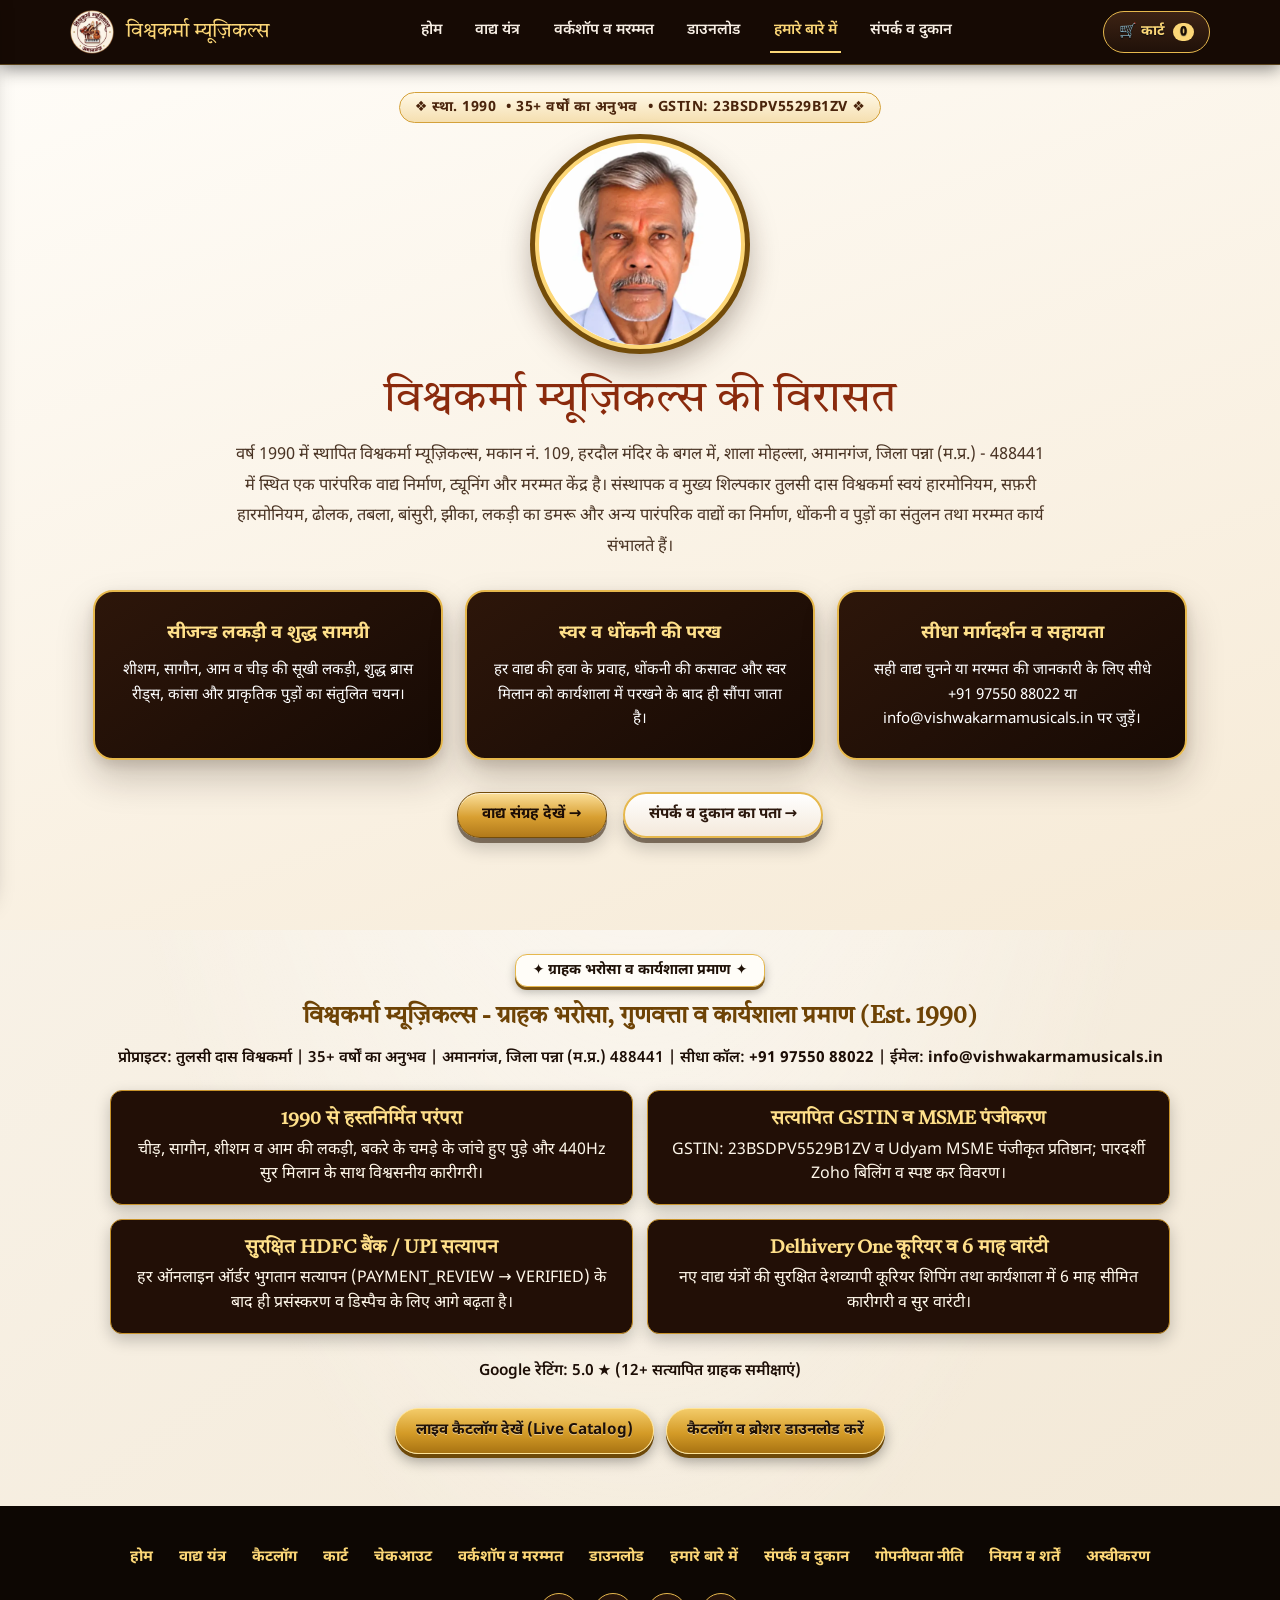
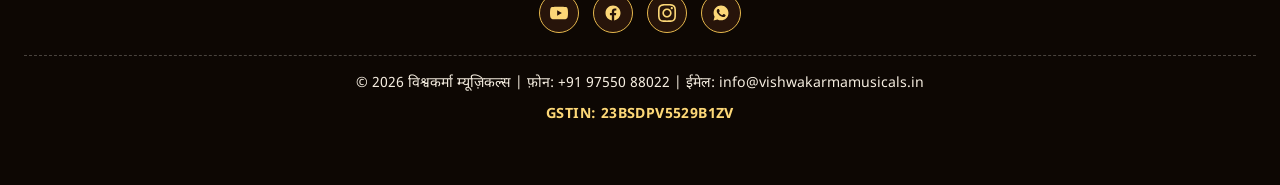
==== commit dd9ffcdc: "Update about.html via PowerShell 7" ====
--- a/about.html
+++ b/about.html
@@ -1,4 +1,4 @@
-<!DOCTYPE html> <html lang="hi"> <head> <link rel="icon" type="image/webp" href="assets/images/brand/favicon.webp"> <meta charset="utf-8"> <meta name="viewport" content="width=device-width, initial-scale=1"> <title>हमारे बारे में | विश्वकर्मा म्यूज़िकल्स अमानगंज (स्था. 1990)</title> <meta name="description" content="विश्वकर्मा म्यूज़िकल्स (स्था. 1990), मकान नं. 109, शाला मोहल्ला, अमानगंज, जिला पन्ना (म.प्र.) - 488441। संस्थापक तुलसी दास विश्वकर्मा के 35+ वर्षों के अनुभव से निर्मित पारंपरिक वाद्य यंत्र।"> <link rel="canonical" href="https://vishwakarmamusicals.in/about.html"> <link rel="preconnect" href="https://fonts.googleapis.com"> <link rel="preconnect" href="https://fonts.gstatic.com" crossorigin> <link href="https://fonts.googleapis.com/css2?family=Noto+Sans+Devanagari:wght@400;500;600;700;800&family=Tiro+Devanagari+Hindi&display=swap" rel="stylesheet"> <link rel="stylesheet" href="assets/css/main.css"> </head> <body> <header class="site-header" id="site-header"> <div class="container header-inner"> <a class="brand-logo" href="index.html"> <img src="assets/images/brand/logo.webp" alt="विश्वकर्मा म्यूज़िकल्स लोगो" onerror="this.style.display='none'"> <span class="brand-name">विश्वकर्मा म्यूज़िकल्स</span> </a> <nav class="main-nav" aria-label="मुख्य नेविगेशन"> <a href="index.html">होम</a> <a href="instruments.html">वाद्य यंत्र</a> <a href="workshop.html">वर्कशॉप व मरम्मत</a> <a href="downloads.html">डाउनलोड</a> <a href="about.html" class="active">हमारे बारे में</a> <a href="contact.html">संपर्क व दुकान</a> </nav> <div class="header-actions"> <a href="cart.html" class="cart-trigger-btn" id="header-cart-link" aria-label="कार्ट"> <span>🛒 कार्ट</span> <span class="cart-badge" id="header-cart-count">0</span> </a> </div> </div> </header> <main id="main-content"> <section class="sec-light" id="about-heritage"> <div class="container"> <div class="craftsman-flat-box"> <span class="badge-tag">❖ स्था. 1990 • 35+ वर्षों का अनुभव • GSTIN: 23BSDPV5529B1ZV ❖</span> <div class="craftsman-photo-circle"> <img src="assets/images/workshop/founder.webp" alt="तुलसी दास विश्वकर्मा — संस्थापक व मुख्य शिल्पकार" onerror="this.style.display='none'" loading="lazy"> </div> <h1 class="serif" style="font-size:clamp(2rem,4.5vw,2.75rem);color:var(--maroon-title);margin-bottom:10px;">विश्वकर्मा म्यूज़िकल्स की विरासत</h1> <p style="font-size:1.03rem;color:var(--text-muted-dark);max-width:820px;margin-bottom:28px;line-height:1.85;"> वर्ष 1990 में स्थापित विश्वकर्मा म्यूज़िकल्स, मकान नं. 109, हरदौल मंदिर के बगल में, शाला मोहल्ला, अमानगंज, जिला पन्ना (म.प्र.) - 488441 में स्थित एक पारंपरिक वाद्य निर्माण, ट्यूनिंग और मरम्मत केंद्र है। संस्थापक व मुख्य शिल्पकार तुलसी दास विश्वकर्मा स्वयं हारमोनियम, सफ़री हारमोनियम, ढोलक, तबला, बांसुरी, झीका, लकड़ी का डमरू और अन्य पारंपरिक वाद्यों का निर्माण, धोंकनी व पुड़ों का संतुलन तथा मरम्मत कार्य संभालते हैं। </p> </div> <div class="usps-grid"> <div class="usp-card-dark"> <b>सीजन्ड लकड़ी व शुद्ध सामग्री</b> <p>शीशम, सागौन, आम व चीड़ की सूखी लकड़ी, शुद्ध ब्रास रीड्स, कांसा और प्राकृतिक पुड़ों का संतुलित चयन।</p> </div> <div class="usp-card-dark"> <b>स्वर व धोंकनी की परख</b> <p>हर वाद्य की हवा के प्रवाह, धोंकनी की कसावट और स्वर मिलान को कार्यशाला में परखने के बाद ही सौंपा जाता है।</p> </div> <div class="usp-card-dark"> <b>सीधा मार्गदर्शन व सहायता</b> <p>सही वाद्य चुनने या मरम्मत की जानकारी के लिए सीधे +91 97550 88022 या info@vishwakarmamusicals.in पर जुड़ें।</p> </div> </div> <div class="btn-wrap" style="margin-top:32px;"> <a class="btn btn-gold" href="instruments.html">वाद्य संग्रह देखें →</a> <a class="btn btn-outline" href="contact.html">संपर्क व दुकान का पता →</a> </div> </div> </section> <div class="sec-footer-light-wrap"> </main> <footer class="page-footer-nav-dark">
+<!DOCTYPE html> <html lang="hi"> <head> <link rel="icon" type="image/webp" href="assets/images/brand/favicon.webp"> <meta charset="utf-8"> <meta name="viewport" content="width=device-width, initial-scale=1"> <title>हमारे बारे में | विश्वकर्मा म्यूज़िकल्स अमानगंज (स्था. 1990)</title> <meta name="description" content="विश्वकर्मा म्यूज़िकल्स (स्था. 1990), मकान नं. 109, शाला मोहल्ला, अमानगंज, जिला पन्ना (म.प्र.) - 488441। संस्थापक तुलसी दास विश्वकर्मा के 35+ वर्षों के अनुभव से निर्मित पारंपरिक वाद्य यंत्र।"> <link rel="canonical" href="https://vishwakarmamusicals.in/about.html"> <link rel="preconnect" href="https://fonts.googleapis.com"> <link rel="preconnect" href="https://fonts.gstatic.com" crossorigin> <link href="https://fonts.googleapis.com/css2?family=Noto+Sans+Devanagari:wght@400;500;600;700;800&family=Tiro+Devanagari+Hindi&display=swap" rel="stylesheet"> <link rel="stylesheet" href="assets/css/main.css"> </head> <body> <header class="site-header" id="site-header"> <div class="container header-inner"> <a class="brand-logo" href="index.html"> <img src="assets/images/brand/logo.webp" alt="विश्वकर्मा म्यूज़िकल्स लोगो" onerror="this.style.display='none'"> <span class="brand-name">विश्वकर्मा म्यूज़िकल्स</span> </a> <nav class="main-nav" aria-label="मुख्य नेविगेशन"> <a href="index.html">होम</a> <a href="instruments.html">वाद्य यंत्र</a> <a href="workshop.html">वर्कशॉप व मरम्मत</a> <a href="downloads.html">डाउनलोड</a> <a href="about.html" class="active">हमारे बारे में</a> <a href="contact.html">संपर्क व दुकान</a> </nav> <div class="header-actions"> <a href="cart.html" class="cart-trigger-btn" id="header-cart-link" aria-label="कार्ट"> <span>🛒 कार्ट</span> <span class="cart-badge" id="header-cart-count">0</span> </a> </div> </div> </header> <main id="main-content"> <section class="sec-light" id="about-heritage"> <div class="container"> <div class="craftsman-flat-box"> <span class="badge-tag" style="display:inline-flex;flex-wrap:wrap;align-items:center;justify-content:center;gap:6px 10px;max-width:100%;height:auto;border-radius:16px;padding:8px 14px;"><span style="white-space:nowrap;word-break:keep-all;overflow-wrap:normal;">❖ स्था. 1990</span><span style="white-space:nowrap;word-break:keep-all;overflow-wrap:normal;">• 35+ वर्षों का अनुभव</span><span style="white-space:nowrap;word-break:keep-all;overflow-wrap:normal;">• GSTIN: 23BSDPV5529B1ZV ❖</span></span> <div class="craftsman-photo-circle"> <img src="assets/images/workshop/founder.webp" alt="तुलसी दास विश्वकर्मा — संस्थापक व मुख्य शिल्पकार" onerror="this.style.display='none'" loading="lazy"> </div> <h1 class="serif" style="font-size:clamp(2rem,4.5vw,2.75rem);color:var(--maroon-title);margin-bottom:10px;">विश्वकर्मा म्यूज़िकल्स की विरासत</h1> <p style="font-size:1.03rem;color:var(--text-muted-dark);max-width:820px;margin-bottom:28px;line-height:1.85;"> वर्ष 1990 में स्थापित विश्वकर्मा म्यूज़िकल्स, मकान नं. 109, हरदौल मंदिर के बगल में, शाला मोहल्ला, अमानगंज, जिला पन्ना (म.प्र.) - 488441 में स्थित एक पारंपरिक वाद्य निर्माण, ट्यूनिंग और मरम्मत केंद्र है। संस्थापक व मुख्य शिल्पकार तुलसी दास विश्वकर्मा स्वयं हारमोनियम, सफ़री हारमोनियम, ढोलक, तबला, बांसुरी, झीका, लकड़ी का डमरू और अन्य पारंपरिक वाद्यों का निर्माण, धोंकनी व पुड़ों का संतुलन तथा मरम्मत कार्य संभालते हैं। </p> </div> <div class="usps-grid"> <div class="usp-card-dark"> <b>सीजन्ड लकड़ी व शुद्ध सामग्री</b> <p>शीशम, सागौन, आम व चीड़ की सूखी लकड़ी, शुद्ध ब्रास रीड्स, कांसा और प्राकृतिक पुड़ों का संतुलित चयन।</p> </div> <div class="usp-card-dark"> <b>स्वर व धोंकनी की परख</b> <p>हर वाद्य की हवा के प्रवाह, धोंकनी की कसावट और स्वर मिलान को कार्यशाला में परखने के बाद ही सौंपा जाता है।</p> </div> <div class="usp-card-dark"> <b>सीधा मार्गदर्शन व सहायता</b> <p>सही वाद्य चुनने या मरम्मत की जानकारी के लिए सीधे +91 97550 88022 या info@vishwakarmamusicals.in पर जुड़ें।</p> </div> </div> <div class="btn-wrap" style="margin-top:32px;"> <a class="btn btn-gold" href="instruments.html">वाद्य संग्रह देखें →</a> <a class="btn btn-outline" href="contact.html">संपर्क व दुकान का पता →</a> </div> </div> </section> <div class="sec-footer-light-wrap"> </main> <footer class="page-footer-nav-dark">
       <div class="pfn-links">
         <a href="index.html">होम</a>
         <a href="instruments.html">वाद्य यंत्र</a>
@@ -34,3 +34,4 @@
     </footer> </div> <div class="mobile-sticky-bar"> <a class="btn btn-gold" href="tel:+919755088022">📞 विशेषज्ञ को कॉल करें</a> <a class="btn btn-outline" href="instruments.html">🎵 वाद्य संग्रह देखें</a> </div> <script src="assets/js/config.js"></script> <script src="assets/js/cart.js"></script> <script src="assets/js/vm-ui-v9.js" defer></script>
 </body> </html> 
 
+
--- a/assets/css/main.css
+++ b/assets/css/main.css
@@ -26,7 +26,6 @@
 * { box-sizing: border-box; margin: 0; padding: 0; }
 html {
   scroll-behavior: smooth;
-  zoom: 0.8;
 }
 body {
   font-family: 'Noto Sans Devanagari', system-ui, -apple-system, sans-serif;
@@ -1823,8 +1822,7 @@
 /* === VM UI v9.6: UNIFORM 100% ZOOM ON ALL PAGES + SCREENSHOT ALIGNMENT FIXES === */
 html,
 body {
-  zoom: 100% !important;
-  transform: none !important;
+transform: none !important;
   background-color: #160a04 !important;
   margin: 0 !important;
   padding: 0 !important;
@@ -2016,8 +2014,7 @@
 /* === VM UI v9.7: UNIFORM 3D BUTTONS, TRUST TOP BADGE, SECTION LOOK & HOVER + 100% ZOOM === */
 html,
 body {
-  zoom: 100% !important;
-  transform: none !important;
+transform: none !important;
   background-color: #160a04 !important;
   margin: 0 !important;
   padding: 0 !important;
@@ -2294,8 +2291,7 @@
 /* === VM UI v9.8: HIGH-CONTRAST THEME CATEGORY BADGES & SQUARE-CORNER NEW BUTTONS === */
 html,
 body {
-  zoom: 100% !important;
-  transform: none !important;
+transform: none !important;
   background-color: #160a04 !important;
   margin: 0 !important;
   padding: 0 !important;
@@ -2341,8 +2337,7 @@
 /* === VM UI v9.9: ROUNDED NEW BUTTONS & BADGES + READABLE LIGHT TRUST CARDS + 100% ZOOM === */
 html,
 body {
-  zoom: 100% !important;
-  transform: none !important;
+transform: none !important;
   background-color: #160a04 !important;
   margin: 0 !important;
   padding: 0 !important;
@@ -2478,8 +2473,7 @@
 /* === VM UI v9.11: ONLY 3 SMALL TRUST CARDS, HI/EN TWO ROWS, SINGLE-LINE SMALL EN NAME & DARK BADGE + WHITE TEXT === */
 html,
 body {
-  zoom: 100% !important;
-  transform: none !important;
+transform: none !important;
 }
 
 #vm-customer-trust-hub,
@@ -2582,8 +2576,7 @@
 /* === VM UI v9.12: CLEAN ORDERED TRUST SECTION (BADGE -> HEADING -> INFO -> 4 SMALL CARDS -> RATING -> BUTTONS) === */
 html,
 body {
-  zoom: 100% !important;
-  transform: none !important;
+transform: none !important;
 }
 
 #vm-customer-trust-hub,
@@ -2677,8 +2670,7 @@
 /* === VM UI v9.13: FRESH REBUILD OF TRUST SECTION AFTER FULL REMOVAL === */
 html,
 body {
-  zoom: 100% !important;
-  transform: none !important;
+transform: none !important;
 }
 
 #vm-trust-rebuilt-section {
@@ -2772,8 +2764,7 @@
 /* === VM UI v9.14: 4 DARK TRUST CARDS, NO BACK CARD, 100% HIGH CONTRAST === */
 html,
 body {
-  zoom: 100% !important;
-  transform: none !important;
+transform: none !important;
 }
 
 #vm-trust-rebuilt-section,
@@ -2858,8 +2849,7 @@
 /* === VM UI v9.15: REMOVE HOVER EFFECT ON TRANSPARENT CARDS === */
 html,
 body {
-  zoom: 100% !important;
-  transform: none !important;
+transform: none !important;
 }
 
 .transparent-card,
@@ -2905,8 +2895,7 @@
 /* === VM UI v9.16: REMOVE UNWANTED TRANSPARENT CARD BOXES & ISOLATE PER-CARD HOVER === */
 html,
 body {
-  zoom: 100% !important;
-  transform: none !important;
+transform: none !important;
 }
 
 .transparent-card,
@@ -2951,8 +2940,7 @@
 /* === VM UI v9.17: ZERO CARD HOVER MOVEMENT & DARK BROWN (#240e06) CATEGORY BADGE WITH BRIGHT CREAM/GOLD TEXT === */
 html,
 body {
-  zoom: 100% !important;
-  transform: none !important;
+transform: none !important;
 }
 
 #vm-trust-rebuilt-section .vm-trust-small-card,
@@ -2994,8 +2982,7 @@
 /* === VM UI v9.19: STRICT SINGLE-CARD TRUST HOVER, #240e06 / #fff4cc INSTRUMENT BADGE & 100% ZOOM === */
 html,
 body {
-  zoom: 100% !important;
-  transform: none !important;
+transform: none !important;
 }
 
 #vm-trust-rebuilt-section,
@@ -3206,8 +3193,7 @@
 /* === VM UI v9.23: SUBTLE INVERSE TEXT-SHADOW ON BUTTONS FOR CRISP LEGIBILITY === */
 html,
 body {
-  zoom: 100% !important;
-  transform: none !important;
+transform: none !important;
 }
 
 .btn,
@@ -3779,3 +3765,1063 @@
   margin: 0 !important;
   padding: 0 !important;
 }
+
+
+
+
+
+/* === VM UI v12.1 LIGHT BADGE RESTORE: LIGHT CREME/GOLD BADGES & HOMEPAGE BADGE PRESERVATION === */
+.badge-tag,
+.vm-light-badge {
+  display: inline-flex !important;
+  align-items: center !important;
+  justify-content: center !important;
+  background: linear-gradient(180deg, #fff8e6 0%, #f5dfb0 100%) !important;
+  background-color: #f9ebd0 !important;
+  color: #4a240c !important;
+  -webkit-text-fill-color: #4a240c !important;
+  border: 1.5px solid #d4a13a !important;
+  border-radius: 999px !important;
+  padding: 5px 15px !important;
+  font-weight: 700 !important;
+  text-shadow: none !important;
+  opacity: 1 !important;
+  filter: none !important;
+}
+
+.vm-home-badges-row {
+  display: flex !important;
+  flex-wrap: wrap !important;
+  align-items: center !important;
+  justify-content: center !important;
+  gap: 8px !important;
+  margin: 12px auto 14px !important;
+}
+
+
+/* === VM UI v12.2 LIGHT HERO BADGES RESTORE: HOMEPAGE & ALL OTHER PAGES === */
+.hero .badge-tag,
+.hero-section .badge-tag,
+[class*="hero"] .badge-tag,
+section .badge-tag,
+.badge-tag,
+.vm-light-badge,
+.vm-home-badges-row .badge-tag {
+  display: inline-flex !important;
+  align-items: center !important;
+  justify-content: center !important;
+  visibility: visible !important;
+  opacity: 1 !important;
+  background: linear-gradient(180deg, #fff8e6 0%, #f5dfb0 100%) !important;
+  background-color: #f9ebd0 !important;
+  color: #4a240c !important;
+  -webkit-text-fill-color: #4a240c !important;
+  border: 1.5px solid #d4a13a !important;
+  border-radius: 999px !important;
+  padding: 5px 15px !important;
+  font-weight: 700 !important;
+  text-shadow: none !important;
+  filter: none !important;
+}
+
+.vm-home-badges-row {
+  display: flex !important;
+  flex-wrap: wrap !important;
+  align-items: center !important;
+  justify-content: center !important;
+  gap: 8px !important;
+  margin: 12px auto 14px !important;
+}
+
+
+/* === VM UI v12.6: HOMEPAGE HERO ORDER, LIGHT TEXT & PLAIN STATIC DARK HERO BADGES === */
+.vm-home-hero-order {
+  display: flex !important;
+  flex-direction: column !important;
+  align-items: center !important;
+  justify-content: center !important;
+  gap: 10px !important;
+  text-align: center !important;
+  margin: 12px auto 16px !important;
+  max-width: 780px !important;
+}
+
+[data-vm-home-hero="1"] .vm-home-craft-line,
+[data-vm-home-hero="1"] .vm-craft-intro {
+  color: #fff7df !important;
+  -webkit-text-fill-color: #fff7df !important;
+  font-weight: 700 !important;
+  font-size: clamp(0.96rem, 2.2vw, 1.12rem) !important;
+  line-height: 1.45 !important;
+  margin: 2px 0 !important;
+  text-shadow: none !important;
+}
+
+[data-vm-home-hero="1"] .vm-home-address-line,
+[data-vm-home-hero="1"] .vm-full-address {
+  color: #f7ecd0 !important;
+  -webkit-text-fill-color: #f7ecd0 !important;
+  font-weight: 500 !important;
+  font-size: clamp(0.88rem, 2.0vw, 1.0rem) !important;
+  line-height: 1.55 !important;
+  margin: 2px 0 !important;
+  overflow-wrap: break-word !important;
+  text-shadow: none !important;
+}
+
+/* Plain, static dark hero badges for Homepage Hero */
+[data-vm-home-hero="1"] .badge-tag,
+[data-vm-home-hero="1"] .vm-home-dark-badge {
+  display: inline-flex !important;
+  align-items: center !important;
+  justify-content: center !important;
+  gap: 6px !important;
+  background-color: #160804 !important;
+  background-image: none !important;
+  color: #fff9e2 !important;
+  -webkit-text-fill-color: #fff9e2 !important;
+  border: 1.5px solid #e6b84d !important;
+  border-radius: 999px !important;
+  padding: 5px 16px !important;
+  font-weight: 700 !important;
+  font-size: clamp(0.82rem, 1.9vw, 0.94rem) !important;
+  line-height: 1.35 !important;
+  text-shadow: none !important;
+  box-shadow: none !important;
+  filter: none !important;
+  transform: none !important;
+  transition: none !important;
+  animation: none !important;
+  opacity: 1 !important;
+  visibility: visible !important;
+  max-width: 100%;
+}
+
+/* Plain, static dark hero badges for Workshop Hero (distinct dark tone) */
+[data-vm-workshop-hero="1"] .badge-tag,
+[data-vm-workshop-hero="1"] .vm-workshop-dark-badge {
+  display: inline-flex !important;
+  align-items: center !important;
+  justify-content: center !important;
+  gap: 6px !important;
+  background-color: #1c0e05 !important;
+  background-image: none !important;
+  color: #fffdf2 !important;
+  -webkit-text-fill-color: #fffdf2 !important;
+  border: 1.5px solid #f0c259 !important;
+  border-radius: 999px !important;
+  padding: 5px 16px !important;
+  font-weight: 700 !important;
+  font-size: clamp(0.82rem, 1.9vw, 0.94rem) !important;
+  line-height: 1.35 !important;
+  text-shadow: none !important;
+  box-shadow: none !important;
+  filter: none !important;
+  transform: none !important;
+  transition: none !important;
+  animation: none !important;
+  opacity: 1 !important;
+  visibility: visible !important;
+  max-width: 100%;
+}
+
+[data-vm-home-hero="1"] .badge-tag:hover,
+[data-vm-home-hero="1"] .badge-tag:focus,
+[data-vm-home-hero="1"] .badge-tag:focus-visible,
+[data-vm-home-hero="1"] .vm-home-dark-badge:hover,
+[data-vm-home-hero="1"] .vm-home-dark-badge:focus,
+[data-vm-home-hero="1"] .vm-home-dark-badge:focus-visible {
+  background-color: #160804 !important;
+  color: #fff9e2 !important;
+  -webkit-text-fill-color: #fff9e2 !important;
+  border-color: #e6b84d !important;
+  box-shadow: none !important;
+  transform: none !important;
+  outline: none !important;
+}
+
+[data-vm-workshop-hero="1"] .badge-tag:hover,
+[data-vm-workshop-hero="1"] .badge-tag:focus,
+[data-vm-workshop-hero="1"] .badge-tag:focus-visible,
+[data-vm-workshop-hero="1"] .vm-workshop-dark-badge:hover,
+[data-vm-workshop-hero="1"] .vm-workshop-dark-badge:focus,
+[data-vm-workshop-hero="1"] .vm-workshop-dark-badge:focus-visible {
+  background-color: #1c0e05 !important;
+  color: #fffdf2 !important;
+  -webkit-text-fill-color: #fffdf2 !important;
+  border-color: #f0c259 !important;
+  box-shadow: none !important;
+  transform: none !important;
+  outline: none !important;
+}
+
+[data-vm-home-hero="1"] .badge-tag svg,
+[data-vm-home-hero="1"] .vm-home-dark-badge svg {
+  fill: #ffe48f !important;
+  color: #ffe48f !important;
+  flex-shrink: 0;
+}
+
+[data-vm-workshop-hero="1"] .badge-tag svg,
+[data-vm-workshop-hero="1"] .vm-workshop-dark-badge svg {
+  fill: #ffe699 !important;
+  color: #ffe699 !important;
+  flex-shrink: 0;
+}
+
+@media (max-width: 768px) {
+  [data-vm-home-hero="1"] .badge-tag,
+  [data-vm-home-hero="1"] .vm-home-dark-badge,
+  [data-vm-workshop-hero="1"] .badge-tag,
+  [data-vm-workshop-hero="1"] .vm-workshop-dark-badge {
+    padding: 4px 13px !important;
+    font-size: clamp(0.76rem, 2.8vw, 0.88rem) !important;
+  }
+}
+
+
+/* === VM UI v12.7 FINAL DARK HERO BADGES (OVERRIDES LIGHT BADGES ON HOME & WORKSHOP HERO ONLY) === */
+[data-vm-home-hero="1"] .badge-tag,
+[data-vm-home-hero="1"] .vm-light-badge,
+[data-vm-home-hero="1"] .vm-home-dark-badge,
+[data-vm-home-hero="1"] .vm-home-badges-row .badge-tag {
+  display: inline-flex !important;
+  align-items: center !important;
+  justify-content: center !important;
+  background: #1a0904 !important;
+  background-color: #1a0904 !important;
+  background-image: none !important;
+  color: #fff9e2 !important;
+  -webkit-text-fill-color: #fff9e2 !important;
+  border: 1.5px solid #e6b84d !important;
+  border-radius: 999px !important;
+  padding: 5px 16px !important;
+  font-weight: 700 !important;
+  text-shadow: none !important;
+  box-shadow: none !important;
+  filter: none !important;
+  transform: none !important;
+  transition: none !important;
+  opacity: 1 !important;
+  visibility: visible !important;
+}
+
+[data-vm-workshop-hero="1"] .badge-tag,
+[data-vm-workshop-hero="1"] .vm-light-badge,
+[data-vm-workshop-hero="1"] .vm-workshop-dark-badge {
+  display: inline-flex !important;
+  align-items: center !important;
+  justify-content: center !important;
+  background: #211006 !important;
+  background-color: #211006 !important;
+  background-image: none !important;
+  color: #fffdf2 !important;
+  -webkit-text-fill-color: #fffdf2 !important;
+  border: 1.5px solid #f0c259 !important;
+  border-radius: 999px !important;
+  padding: 5px 16px !important;
+  font-weight: 700 !important;
+  text-shadow: none !important;
+  box-shadow: none !important;
+  filter: none !important;
+  transform: none !important;
+  transition: none !important;
+  opacity: 1 !important;
+  visibility: visible !important;
+}
+
+[data-vm-home-hero="1"] .vm-home-craft-line {
+  color: #fff7df !important;
+  -webkit-text-fill-color: #fff7df !important;
+  text-shadow: none !important;
+}
+
+[data-vm-home-hero="1"] .vm-home-address-line {
+  color: #f7ecd0 !important;
+  -webkit-text-fill-color: #f7ecd0 !important;
+  text-shadow: none !important;
+}
+
+
+/* === VM UI v12.8: FORCE DARK BADGES ON HOMEPAGE & WORKSHOP HERO ONLY === */
+[data-vm-home-hero="1"] .badge-tag,
+[data-vm-home-hero="1"] .vm-home-dark-badge,
+[data-vm-home-hero="1"] .vm-light-badge {
+  display: inline-flex !important;
+  align-items: center !important;
+  justify-content: center !important;
+  background: #1a0904 !important;
+  background-color: #1a0904 !important;
+  background-image: none !important;
+  color: #fff9e2 !important;
+  -webkit-text-fill-color: #fff9e2 !important;
+  border: 1.5px solid #e6b84d !important;
+  border-radius: 999px !important;
+  padding: 5px 16px !important;
+  font-weight: 700 !important;
+  text-shadow: none !important;
+  box-shadow: none !important;
+  filter: none !important;
+  transform: none !important;
+  transition: none !important;
+  opacity: 1 !important;
+  visibility: visible !important;
+}
+
+[data-vm-workshop-hero="1"] .badge-tag,
+[data-vm-workshop-hero="1"] .vm-workshop-dark-badge,
+[data-vm-workshop-hero="1"] .vm-light-badge {
+  display: inline-flex !important;
+  align-items: center !important;
+  justify-content: center !important;
+  background: #211006 !important;
+  background-color: #211006 !important;
+  background-image: none !important;
+  color: #fffdf2 !important;
+  -webkit-text-fill-color: #fffdf2 !important;
+  border: 1.5px solid #f0c259 !important;
+  border-radius: 999px !important;
+  padding: 5px 16px !important;
+  font-weight: 700 !important;
+  text-shadow: none !important;
+  box-shadow: none !important;
+  filter: none !important;
+  transform: none !important;
+  transition: none !important;
+  opacity: 1 !important;
+  visibility: visible !important;
+}
+
+[data-vm-home-hero="1"] .vm-home-craft-line {
+  color: #fff7df !important;
+  -webkit-text-fill-color: #fff7df !important;
+  text-shadow: none !important;
+}
+
+[data-vm-home-hero="1"] .vm-home-address-line {
+  color: #f7ecd0 !important;
+  -webkit-text-fill-color: #f7ecd0 !important;
+  text-shadow: none !important;
+}
+
+
+/* === VM UI v12.9: SCREENSHOT PILL BADGES ON HOME & WORKSHOP HERO + ORDER === */
+.vm-home-hero-order {
+  display: flex !important;
+  flex-direction: column !important;
+  align-items: center !important;
+  justify-content: center !important;
+  gap: 10px !important;
+  text-align: center !important;
+  margin: 12px auto 16px !important;
+  max-width: 780px !important;
+}
+
+[data-vm-home-hero="1"] .vm-home-craft-line {
+  color: #fff3c4 !important;
+  -webkit-text-fill-color: #fff3c4 !important;
+  font-weight: 700 !important;
+  font-size: clamp(0.96rem, 2.2vw, 1.12rem) !important;
+  line-height: 1.45 !important;
+  margin: 2px 0 !important;
+  text-shadow: none !important;
+}
+
+[data-vm-home-hero="1"] .vm-home-address-line {
+  color: #f6e8c6 !important;
+  -webkit-text-fill-color: #f6e8c6 !important;
+  font-weight: 500 !important;
+  font-size: clamp(0.88rem, 2.0vw, 1.0rem) !important;
+  line-height: 1.55 !important;
+  margin: 2px 0 !important;
+  overflow-wrap: break-word !important;
+  text-shadow: none !important;
+}
+
+[data-vm-home-hero="1"] .badge-tag,
+[data-vm-home-hero="1"] .vm-home-dark-badge,
+[data-vm-workshop-hero="1"] .badge-tag,
+[data-vm-workshop-hero="1"] .vm-workshop-dark-badge {
+  display: inline-flex !important;
+  align-items: center !important;
+  justify-content: center !important;
+  gap: 6px !important;
+  background-color: #190803 !important;
+  background-image: none !important;
+  color: #fff3c4 !important;
+  -webkit-text-fill-color: #fff3c4 !important;
+  border: 1.5px solid #d8a63e !important;
+  border-radius: 999px !important;
+  padding: 6px 18px !important;
+  font-weight: 800 !important;
+  font-size: clamp(0.84rem, 1.9vw, 0.96rem) !important;
+  line-height: 1.35 !important;
+  text-shadow: none !important;
+  box-shadow: none !important;
+  filter: none !important;
+  transform: none !important;
+  transition: none !important;
+  animation: none !important;
+  opacity: 1 !important;
+  visibility: visible !important;
+  max-width: 100%;
+}
+
+@media (max-width: 768px) {
+  [data-vm-home-hero="1"] .badge-tag,
+  [data-vm-home-hero="1"] .vm-home-dark-badge,
+  [data-vm-workshop-hero="1"] .badge-tag,
+  [data-vm-workshop-hero="1"] .vm-workshop-dark-badge {
+    padding: 5px 15px !important;
+    font-size: clamp(0.78rem, 2.8vw, 0.90rem) !important;
+  }
+}
+
+
+/* === VM UI v12.10 SUBPAGE HERO LIGHT BADGES RESTORE === */
+body:not([data-vm-home-page="1"]):not([data-vm-workshop-page="1"]) .hero .badge-tag,
+body:not([data-vm-home-page="1"]):not([data-vm-workshop-page="1"]) .hero-section .badge-tag,
+body:not([data-vm-home-page="1"]):not([data-vm-workshop-page="1"]) [class*="hero"] .badge-tag,
+body:not([data-vm-home-page="1"]):not([data-vm-workshop-page="1"]) .badge-tag {
+  display: inline-flex !important;
+  align-items: center !important;
+  justify-content: center !important;
+  visibility: visible !important;
+  opacity: 1 !important;
+  background: linear-gradient(180deg, #fff8e6 0%, #f5dfb0 100%) !important;
+  background-color: #f9ebd0 !important;
+  color: #4a240c !important;
+  -webkit-text-fill-color: #4a240c !important;
+  border: 1.5px solid #d4a13a !important;
+  border-radius: 999px !important;
+  padding: 5px 15px !important;
+  font-weight: 700 !important;
+  text-shadow: none !important;
+  filter: none !important;
+}
+
+
+/* === VM UI v13: CLEAN HOME & WORKSHOP HERO ORDER + DARK PILL BADGES === */
+.vm-home-hero-order {
+  display: flex !important;
+  flex-direction: column !important;
+  align-items: center !important;
+  justify-content: center !important;
+  gap: 8px !important;
+  text-align: center !important;
+  margin: 10px auto 14px !important;
+  max-width: 780px !important;
+}
+
+[data-vm-home-hero="1"] .vm-home-craft-line {
+  color: #fff3c4 !important;
+  -webkit-text-fill-color: #fff3c4 !important;
+  font-weight: 700 !important;
+  font-size: clamp(0.96rem, 2.2vw, 1.12rem) !important;
+  line-height: 1.45 !important;
+  margin: 2px 0 !important;
+  text-shadow: none !important;
+}
+
+[data-vm-home-hero="1"] .vm-home-address-line {
+  color: #f6e8c6 !important;
+  -webkit-text-fill-color: #f6e8c6 !important;
+  font-weight: 500 !important;
+  font-size: clamp(0.88rem, 2.0vw, 1.0rem) !important;
+  line-height: 1.55 !important;
+  margin: 2px 0 !important;
+  overflow-wrap: break-word !important;
+  text-shadow: none !important;
+}
+
+[data-vm-home-hero="1"] .badge-tag,
+[data-vm-home-hero="1"] .vm-home-dark-badge,
+[data-vm-workshop-hero="1"] .badge-tag,
+[data-vm-workshop-hero="1"] .vm-workshop-dark-badge {
+  display: inline-flex !important;
+  align-items: center !important;
+  justify-content: center !important;
+  gap: 6px !important;
+  width: auto !important;
+  max-width: 100% !important;
+  background-color: #190803 !important;
+  background-image: none !important;
+  color: #fff3c4 !important;
+  -webkit-text-fill-color: #fff3c4 !important;
+  border: 1.5px solid #d8a63e !important;
+  border-radius: 999px !important;
+  padding: 6px 18px !important;
+  font-weight: 800 !important;
+  font-size: clamp(0.84rem, 1.9vw, 0.96rem) !important;
+  line-height: 1.35 !important;
+  text-shadow: none !important;
+  box-shadow: none !important;
+  filter: none !important;
+  transform: none !important;
+  transition: none !important;
+  animation: none !important;
+  opacity: 1 !important;
+  visibility: visible !important;
+}
+
+/* Prevent oversized light/dark card-like pill boxes wrapping hero headings/paragraphs on workshop */
+[data-vm-workshop-hero="1"] .sec-head {
+  background: transparent !important;
+  background-color: transparent !important;
+  background-image: none !important;
+  border: none !important;
+  border-radius: 0 !important;
+  box-shadow: none !important;
+  padding-top: 8px !important;
+  padding-bottom: 8px !important;
+}
+
+
+/* === VM UI v13.1: REMOVE OVERSIZED WORKSHOP HERO PILL BOX & LONG DARK BAR === */
+[data-vm-workshop-hero="1"] .sec-head,
+[data-vm-workshop-hero="1"] .hero-box,
+[data-vm-workshop-hero="1"] .hero-card,
+[data-vm-workshop-hero="1"] .hero-banner,
+[data-vm-workshop-hero="1"] .container > div[style*="border-radius"],
+[data-vm-workshop-hero="1"] div[class*="pill"],
+[data-vm-workshop-hero="1"] div[class*="badge"] {
+  background: transparent !important;
+  background-color: transparent !important;
+  background-image: none !important;
+  border: none !important;
+  border-radius: 0 !important;
+  box-shadow: none !important;
+  padding: 6px 0 !important;
+  max-width: 100% !important;
+}
+
+[data-vm-workshop-hero="1"] .badge-tag,
+[data-vm-workshop-hero="1"] .vm-workshop-dark-badge {
+  display: inline-flex !important;
+  align-items: center !important;
+  justify-content: center !important;
+  width: auto !important;
+  max-width: 92% !important;
+  background: #190803 !important;
+  background-color: #190803 !important;
+  background-image: none !important;
+  color: #fff3c4 !important;
+  -webkit-text-fill-color: #fff3c4 !important;
+  border: 1.5px solid #d8a63e !important;
+  border-radius: 999px !important;
+  padding: 5px 16px !important;
+  font-weight: 700 !important;
+  text-shadow: none !important;
+  box-shadow: none !important;
+}
+
+
+
+/* === VM UI v13.5: LIGHT BACKGROUND ON WORKSHOP FIRST SECTION === */
+section#workshop-services,
+section#workshop-services.sec-light,
+section#workshop-services.workshop-section {
+  background: #fbf6ec !important;
+  background-color: #fbf6ec !important;
+  background-image: none !important;
+  color: #2b1205 !important;
+}
+
+section#workshop-services .sec-head h1 {
+  color: #2b1205 !important;
+  -webkit-text-fill-color: #2b1205 !important;
+  text-shadow: none !important;
+}
+
+section#workshop-services .sec-head p {
+  color: #4a240c !important;
+  -webkit-text-fill-color: #4a240c !important;
+  text-shadow: none !important;
+}
+
+section#workshop-services .sec-head .badge-tag {
+  background: #190803 !important;
+  background-color: #190803 !important;
+  color: #fff3c4 !important;
+  -webkit-text-fill-color: #fff3c4 !important;
+  border: 1.5px solid #d8a63e !important;
+}
+
+section#workshop-services .btn-outline {
+  color: #2b1205 !important;
+  -webkit-text-fill-color: #2b1205 !important;
+  border-color: #8c5811 !important;
+}
+ 100% ZOOM & SINGLE '❖ स्था. 1990 ❖' HERO BADGE ON INDEX === */
+html {
+}
+
+section#home.hero .hero-center-box > .badge-tag:first-of-type {
+  display: inline-flex !important;
+  align-items: center !important;
+  justify-content: center !important;
+  background: #190803 !important;
+  background-color: #190803 !important;
+  background-image: none !important;
+  color: #fff3c4 !important;
+  -webkit-text-fill-color: #fff3c4 !important;
+  border: 1.5px solid #d8a63e !important;
+  border-radius: 999px !important;
+  padding: 6px 18px !important;
+  font-weight: 800 !important;
+  text-shadow: none !important;
+  box-shadow: none !important;
+  opacity: 1 !important;
+  visibility: visible !important;
+}
+
+
+/* === VM UI v13.7: PERMANENT VISIBLE '❖ स्था. 1990 ❖' BELOW H1 === */
+#vm-home-est-wrap-v137,
+.vm-home-est-wrap {
+  display: flex !important;
+  justify-content: center !important;
+  align-items: center !important;
+  margin: 10px auto 12px !important;
+  visibility: visible !important;
+  opacity: 1 !important;
+}
+
+#vm-home-est-badge-v137,
+.vm-home-est-badge {
+  display: inline-flex !important;
+  align-items: center !important;
+  justify-content: center !important;
+  gap: 6px !important;
+  background: #190803 !important;
+  background-color: #190803 !important;
+  background-image: none !important;
+  color: #fff3c4 !important;
+  -webkit-text-fill-color: #fff3c4 !important;
+  border: 1.5px solid #d8a63e !important;
+  border-radius: 999px !important;
+  padding: 6px 18px !important;
+  font-weight: 800 !important;
+  font-size: clamp(0.86rem, 1.9vw, 0.98rem) !important;
+  line-height: 1.35 !important;
+  text-shadow: none !important;
+  box-shadow: none !important;
+  filter: none !important;
+  transform: none !important;
+  transition: none !important;
+  animation: none !important;
+  opacity: 1 !important;
+  visibility: visible !important;
+}
+
+
+
+/* === VM UI v13.9: LOCK WORKSHOP BADGE COLOR WITHOUT FLICKER === */
+section#workshop-services .sec-head .badge-tag,
+body[data-vm-workshop-page="1"] section#workshop-services .sec-head .badge-tag {
+  display: inline-flex !important;
+  align-items: center !important;
+  justify-content: center !important;
+  background: #190803 !important;
+  background-color: #190803 !important;
+  background-image: none !important;
+  color: #fff3c4 !important;
+  -webkit-text-fill-color: #fff3c4 !important;
+  border: 1.5px solid #d8a63e !important;
+  border-radius: 999px !important;
+  padding: 6px 18px !important;
+  font-weight: 800 !important;
+  transition: none !important;
+  animation: none !important;
+  opacity: 1 !important;
+  visibility: visible !important;
+}
+
+
+/* === VM UI v13.10: SINGLE FINAL LOCK ON WORKSHOP BADGE (ZERO COLOR SWITCH / FLICKER) === */
+section#workshop-services .sec-head .badge-tag,
+section#workshop-services .badge-tag,
+body[data-vm-workshop-page="1"] #workshop-services .badge-tag {
+  display: inline-flex !important;
+  align-items: center !important;
+  justify-content: center !important;
+  background: #190803 !important;
+  background-color: #190803 !important;
+  background-image: none !important;
+  color: #fff3c4 !important;
+  -webkit-text-fill-color: #fff3c4 !important;
+  border: 1.5px solid #d8a63e !important;
+  border-radius: 999px !important;
+  padding: 6px 18px !important;
+  font-weight: 800 !important;
+  text-shadow: none !important;
+  box-shadow: none !important;
+  filter: none !important;
+  transform: none !important;
+  transition: none !important;
+  animation: none !important;
+  opacity: 1 !important;
+  visibility: visible !important;
+}
+
+/* === VM UI v13.11: SINGLE STATIC WORKSHOP BADGE STYLE (NO FLICKER) === */
+#workshop-services .sec-head .badge-tag,
+#workshop-services .badge-tag {
+  display: inline-flex !important;
+  align-items: center !important;
+  justify-content: center !important;
+  background: #190803 !important;
+  background-color: #190803 !important;
+  background-image: none !important;
+  color: #fff3c4 !important;
+  -webkit-text-fill-color: #fff3c4 !important;
+  border: 1.5px solid #d8a63e !important;
+  border-radius: 999px !important;
+  padding: 6px 18px !important;
+  font-weight: 800 !important;
+  text-shadow: none !important;
+  box-shadow: none !important;
+  filter: none !important;
+  transform: none !important;
+  transition: none !important;
+  animation: none !important;
+  opacity: 1 !important;
+  visibility: visible !important;
+}
+
+/* === VM UI v13.13: FORCE LIGHT BADGES ON ALL PAGES EXCEPT INDEX & WORKSHOP === */
+body:not([data-vm-home-page="1"]):not([data-vm-workshop-page="1"]) .badge-tag,
+body:not([data-vm-home-page="1"]):not([data-vm-workshop-page="1"]) .vm-light-badge,
+body:not([data-vm-home-page="1"]):not([data-vm-workshop-page="1"]) .vm-home-dark-badge,
+body:not([data-vm-home-page="1"]):not([data-vm-workshop-page="1"]) .vm-workshop-dark-badge,
+body:not([data-vm-home-page="1"]):not([data-vm-workshop-page="1"]) .vm-hc-instrument-badge {
+  display: inline-flex !important;
+  align-items: center !important;
+  justify-content: center !important;
+  visibility: visible !important;
+  opacity: 1 !important;
+  background: linear-gradient(180deg, #fff8e6 0%, #f5dfb0 100%) !important;
+  background-color: #f9ebd0 !important;
+  background-image: linear-gradient(180deg, #fff8e6 0%, #f5dfb0 100%) !important;
+  color: #4a240c !important;
+  -webkit-text-fill-color: #4a240c !important;
+  border: 1.5px solid #d4a13a !important;
+  border-radius: 999px !important;
+  padding: 5px 15px !important;
+  font-weight: 700 !important;
+  text-shadow: none !important;
+  box-shadow: none !important;
+  filter: none !important;
+  transition: none !important;
+  animation: none !important;
+}
+
+/* === VM UI v13.14: REMOVE EXTRA DARK BADGES ACROSS ALL PAGES === */
+.vm-home-dark-badge,
+.vm-workshop-dark-badge,
+.vm-hc-instrument-badge,
+.vm-stacked-pill,
+.vm-stacked-badge-group {
+  display: none !important;
+}
+
+/* === VM UI v13.15: FRESH LIGHT WORKSHOP BADGE FROM START (WORKSHOP ONLY) === */
+#vm-ws-light-badge-v1315,
+#workshop-services .sec-head #vm-ws-light-badge-v1315,
+#workshop-services .sec-head .vm-ws-fresh-light-badge {
+  display: inline-flex !important;
+  align-items: center !important;
+  justify-content: center !important;
+  background: linear-gradient(180deg, #fff8e6 0%, #f5dfb0 100%) !important;
+  background-color: #f9ebd0 !important;
+  background-image: linear-gradient(180deg, #fff8e6 0%, #f5dfb0 100%) !important;
+  color: #4a240c !important;
+  -webkit-text-fill-color: #4a240c !important;
+  border: 1.5px solid #d4a13a !important;
+  border-radius: 999px !important;
+  padding: 6px 18px !important;
+  font-weight: 700 !important;
+  text-shadow: none !important;
+  box-shadow: none !important;
+  filter: none !important;
+  transform: none !important;
+  transition: none !important;
+  animation: none !important;
+  opacity: 1 !important;
+  visibility: visible !important;
+}
+
+/* === VM UI v13.17: STEADY 100% ZOOM WITHOUT FLICKER (INCLUDING CONTACT PAGE) === */
+html,
+body,
+body#contact-page,
+[data-vm-contact-page="1"] {
+  zoom: 100% !important;
+}
+
+/* === VM UI v13.18: THEME-MATCHED ROSEWOOD & ANTIQUE BRASS STYLE FOR HOME 'स्था. 1990' BADGE === */
+#vm-home-est-wrap-v137 {
+  display: flex !important;
+  justify-content: center !important;
+  align-items: center !important;
+  margin: 10px auto 14px !important;
+}
+
+#vm-home-est-badge-v137,
+.vm-home-est-badge {
+  display: inline-flex !important;
+  align-items: center !important;
+  justify-content: center !important;
+  gap: 8px !important;
+  padding: 6px 20px !important;
+  border-radius: 999px !important;
+  background: linear-gradient(180deg, #2d1207 0%, #170703 100%) !important;
+  background-color: #210c05 !important;
+  background-image: linear-gradient(180deg, #2d1207 0%, #170703 100%) !important;
+  color: #fff6dc !important;
+  -webkit-text-fill-color: #fff6dc !important;
+  border: 1.5px solid #e5b548 !important;
+  box-shadow: 0 4px 14px rgba(0, 0, 0, 0.35), inset 0 1px 0 rgba(255, 232, 163, 0.28) !important;
+  font-weight: 700 !important;
+  letter-spacing: 0.3px !important;
+  text-shadow: 0 1px 1px rgba(0, 0, 0, 0.6) !important;
+  transition: transform 0.2s ease, border-color 0.2s ease, box-shadow 0.2s ease !important;
+}
+
+#vm-home-est-badge-v137:hover,
+.vm-home-est-badge:hover {
+  border-color: #ffd670 !important;
+  box-shadow: 0 6px 18px rgba(0, 0, 0, 0.45), inset 0 1px 0 rgba(255, 240, 190, 0.4) !important;
+  transform: translateY(-1px) !important;
+}
+
+/* === VM UI v13.20: FORCE DARK HIGH-CONTRAST TEXT (#1a0e04) ON .pcard-tag-gold === */
+.pcard-tag-gold,
+.pcard-tag-gold *,
+.pcard-dark-in-light .pcard-tag-gold,
+.pcard-dark-in-light .pcard-tag-gold * {
+  color: #1a0e04 !important;
+  -webkit-text-fill-color: #1a0e04 !important;
+  text-shadow: none !important;
+}
+
+/* === VM UI v13.22: MOBILE INSTRUMENT CARDS, BADGE CONTRAST & SMART TEXT WRAPPING === */
+.vm-nowrap {
+  display: inline-block !important;
+  white-space: nowrap !important;
+  max-width: 100% !important;
+}
+
+.pcard-tag-gold,
+.pcard-tag-gold *,
+.pcard-dark-in-light .pcard-tag-gold,
+.pcard-dark-in-light .pcard-tag-gold * {
+  background: linear-gradient(180deg, #fce09b 0%, #d89f31 100%) !important;
+  color: #1a0e04 !important;
+  -webkit-text-fill-color: #1a0e04 !important;
+  text-shadow: none !important;
+}
+
+.pcard-dark-in-light .pcard-title-light {
+  display: flex !important;
+  flex-direction: column !important;
+  align-items: center !important;
+  gap: 4px !important;
+  max-width: 100% !important;
+  overflow-wrap: break-word !important;
+  word-break: normal !important;
+}
+
+.pcard-dark-in-light .vm-card-hi-line {
+  display: block !important;
+  max-width: 100% !important;
+  color: #fffdf7 !important;
+  -webkit-text-fill-color: #fffdf7 !important;
+  font-size: clamp(0.95rem, 2.2vw, 1.12rem) !important;
+  line-height: 1.35 !important;
+  text-align: center !important;
+}
+
+.pcard-dark-in-light .vm-card-en-line {
+  display: block !important;
+  max-width: 100% !important;
+  color: #ffe38a !important;
+  -webkit-text-fill-color: #ffe38a !important;
+  font-weight: 700 !important;
+  line-height: 1.3 !important;
+  text-align: center !important;
+  white-space: normal !important;
+  overflow-wrap: break-word !important;
+}
+
+@media (max-width: 768px) {
+  .inst-grid {
+    grid-template-columns: 1fr !important;
+    width: calc(100% - 36px) !important;
+    margin-left: 18px !important;
+    margin-right: 18px !important;
+    padding-left: 0 !important;
+    padding-right: 0 !important;
+    gap: 14px !important;
+  }
+
+  .pcard-dark-in-light .vm-card-hi-line {
+    font-size: 0.92rem !important;
+  }
+
+  .pcard-dark-in-light .vm-card-en-line {
+    font-size: clamp(0.68rem, 3.2vw, 0.84rem) !important;
+  }
+}
+
+/* === VM UI v13.23: BOTTOM-ONLY MOBILE STICKY BAR, FOOTER CLEARANCE & CONTACT MAP BUTTON CONTRAST === */
+#contact .vm-map-below-actions a,
+#contact .vm-map-below-actions button,
+.vm-map-below-actions a,
+.vm-map-below-actions button {
+  text-shadow: none !important;
+  -webkit-text-fill-color: currentColor !important;
+}
+
+#contact .vm-map-below-actions .btn-gold,
+.vm-map-below-actions .btn-gold {
+  background: #f3c652 !important;
+  color: #1b0b04 !important;
+  -webkit-text-fill-color: #1b0b04 !important;
+  border: 1.5px solid #e0ad3b !important;
+  text-shadow: none !important;
+}
+
+#contact .vm-map-below-actions .btn-outline,
+.vm-map-below-actions .btn-outline {
+  background: #fffdf8 !important;
+  color: #1b0b04 !important;
+  -webkit-text-fill-color: #1b0b04 !important;
+  border: 1.5px solid #e0ad3b !important;
+  text-shadow: none !important;
+}
+
+@media (max-width: 768px) {
+  footer.page-footer-nav-dark,
+  .sec-footer-light-wrap footer {
+    padding-bottom: 92px !important;
+    background-color: #140804 !important;
+  }
+
+  .mobile-sticky-bar,
+  .sticky-cta-bar {
+    position: fixed !important;
+    left: 10px !important;
+    right: 10px !important;
+    bottom: 10px !important;
+    z-index: 990 !important;
+    display: flex !important;
+    gap: 8px !important;
+    padding: 8px !important;
+    border-radius: 14px !important;
+    background: #1b0b04 !important;
+    border: 1.5px solid #e0ad3b !important;
+    box-shadow: 0 8px 22px rgba(0, 0, 0, 0.45) !important;
+    transform: translateY(140%) !important;
+    opacity: 0 !important;
+    pointer-events: none !important;
+    transition: transform 0.25s ease, opacity 0.25s ease !important;
+  }
+
+  .mobile-sticky-bar.vm-sticky-visible,
+  .sticky-cta-bar.vm-sticky-visible {
+    transform: translateY(0) !important;
+    opacity: 1 !important;
+    pointer-events: auto !important;
+  }
+
+  .mobile-sticky-bar a,
+  .sticky-cta-bar a {
+    flex: 1 1 0 !important;
+    min-width: 0 !important;
+    white-space: nowrap !important;
+    overflow: hidden !important;
+    text-overflow: ellipsis !important;
+    font-size: 0.78rem !important;
+    padding: 9px 10px !important;
+    text-shadow: none !important;
+  }
+}
+
+
+/* VM UI v13.28: LEFT HAMBURGER ON MOBILE */
+@media (max-width: 900px) {
+  .site-header .header-inner,
+  .site-header #vm-mobile-single-row-bar,
+  header .header-inner,
+  header #vm-mobile-single-row-bar {
+    display: flex !important;
+    flex-direction: row !important;
+    align-items: center !important;
+    justify-content: space-between !important;
+    flex-wrap: nowrap !important;
+  }
+  .site-header .vm-mobile-menu-btn,
+  .site-header #vm-left-hamburger-btn,
+  header .vm-mobile-menu-btn,
+  header #vm-left-hamburger-btn {
+    order: -1 !important;
+    margin-left: 0 !important;
+    margin-right: auto !important;
+    flex-shrink: 0 !important;
+  }
+  .site-header .brand-logo,
+  header .brand-logo {
+    order: 0 !important;
+  }
+  .site-header .header-actions,
+  .site-header .cart-trigger-btn,
+  header .header-actions,
+  header .cart-trigger-btn {
+    order: 1 !important;
+    margin-left: auto !important;
+    flex-shrink: 0 !important;
+  }
+}
+
+/* === VM PERMANENT TWO-LINE CARD TITLE RULE (HINDI TOP, ENGLISH SUB BELOW) === */
+.pcard-title-light,
+.vm-two-line-title {
+  display: flex !important;
+  flex-direction: column !important;
+  align-items: center !important;
+  justify-content: center !important;
+  text-align: center !important;
+  gap: 3px !important;
+  line-height: 1.25 !important;
+}
+
+.pcard-title-light .vm-name-hi,
+.vm-two-line-title .vm-name-hi {
+  display: block !important;
+  width: 100% !important;
+  font-weight: 800 !important;
+  line-height: 1.25 !important;
+}
+
+.pcard-title-light .vm-name-en,
+.vm-two-line-title .vm-name-en {
+  display: block !important;
+  width: 100% !important;
+  font-size: 0.76em !important;
+  font-weight: 600 !important;
+  line-height: 1.2 !important;
+  text-overflow: clip !important;
+  overflow: visible !important;
+}
+
+@media (max-width: 768px) {
+  .pcard-title-light .vm-name-hi,
+  .vm-two-line-title .vm-name-hi {
+    font-size: 0.96em !important;
+  }
+  .pcard-title-light .vm-name-en,
+  .vm-two-line-title .vm-name-en {
+    font-size: 0.74em !important;
+  }
+}
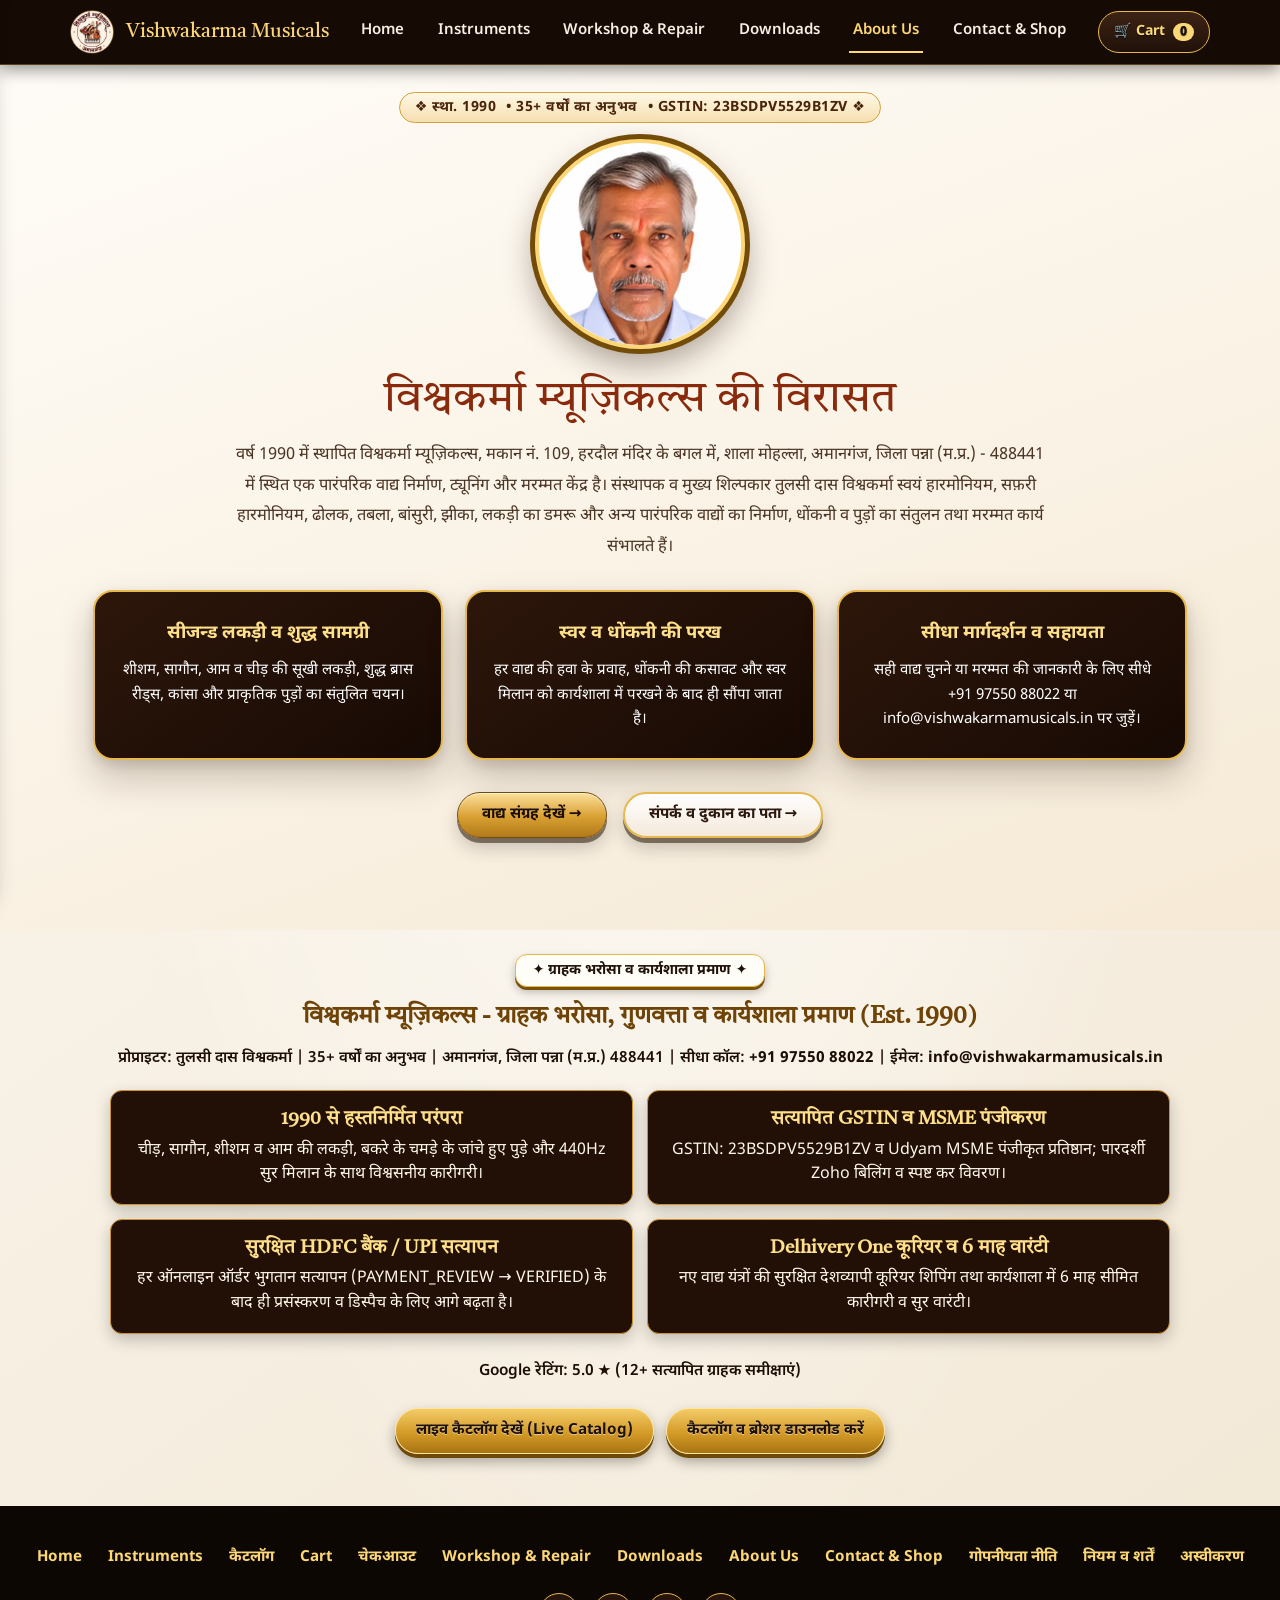
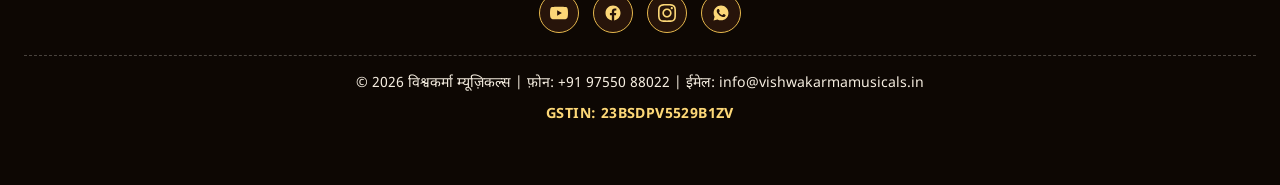
==== commit 6fd3c426: "Add device language auto-sync (vm-device-lang.js) via PowerShell 7" ====
--- a/about.html
+++ b/about.html
@@ -32,6 +32,8 @@
         <span class="pfn-gst-line">GSTIN: 23BSDPV5529B1ZV</span>
       </p>
     </footer> </div> <div class="mobile-sticky-bar"> <a class="btn btn-gold" href="tel:+919755088022">📞 विशेषज्ञ को कॉल करें</a> <a class="btn btn-outline" href="instruments.html">🎵 वाद्य संग्रह देखें</a> </div> <script src="assets/js/config.js"></script> <script src="assets/js/cart.js"></script> <script src="assets/js/vm-ui-v9.js" defer></script>
+<script src="assets/js/vm-device-lang.js" defer></script>
 </body> </html> 
 
 
+
--- a/assets/css/main.css
+++ b/assets/css/main.css
@@ -4825,3 +4825,371 @@
     font-size: 0.74em !important;
   }
 }
+
+/* === VM MOBILE-ONLY INDIVIDUAL ARTISTIC BADGES PER LINE (NO MID-TOKEN SPLIT) === */
+@media (max-width: 768px) {
+  .badge-tag[data-vm-multi-mobile="1"],
+  .compliance-pill[data-vm-multi-mobile="1"] {
+    display: flex !important;
+    flex-direction: column !important;
+    align-items: center !important;
+    justify-content: center !important;
+    gap: 8px !important;
+    background: transparent !important;
+    border: none !important;
+    box-shadow: none !important;
+    padding: 4px 0 !important;
+    height: auto !important;
+    border-radius: 0 !important;
+    max-width: 100% !important;
+  }
+  .badge-tag[data-vm-multi-mobile="1"] .vm-mob-badge-item,
+  .compliance-pill[data-vm-multi-mobile="1"] .vm-mob-badge-item {
+    display: inline-flex !important;
+    align-items: center !important;
+    justify-content: center !important;
+    white-space: nowrap !important;
+    word-break: keep-all !important;
+    overflow-wrap: normal !important;
+    background: linear-gradient(180deg, #fff5dc 0%, #f3d184 100%) !important;
+    color: #27140a !important;
+    border: 1.5px solid #94651a !important;
+    border-radius: 999px !important;
+    padding: 5px 14px !important;
+    font-size: 0.78rem !important;
+    font-weight: 800 !important;
+    line-height: 1.3 !important;
+    box-shadow: 0 2px 6px rgba(39, 20, 10, 0.14) !important;
+  }
+}
+
+/* === VM MOBILE PARENT BADGE TRANSPARENT OVERRIDE (NO PARENT BOX BEHIND SPLIT BADGES) === */
+@media (max-width: 768px) {
+  .badge-tag[data-vm-multi-mobile="1"],
+  .compliance-pill[data-vm-multi-mobile="1"],
+  .sec-light .badge-tag[data-vm-multi-mobile="1"],
+  .sec-dark .badge-tag[data-vm-multi-mobile="1"],
+  .hero .badge-tag[data-vm-multi-mobile="1"] {
+    display: flex !important;
+    flex-direction: column !important;
+    align-items: center !important;
+    justify-content: center !important;
+    gap: 8px !important;
+    background: transparent !important;
+    background-color: transparent !important;
+    background-image: none !important;
+    border: none !important;
+    border-color: transparent !important;
+    box-shadow: none !important;
+    text-shadow: none !important;
+    outline: none !important;
+    padding: 2px 0 !important;
+    margin-left: auto !important;
+    margin-right: auto !important;
+    width: auto !important;
+    max-width: 100% !important;
+    height: auto !important;
+    border-radius: 0 !important;
+  }
+  .badge-tag[data-vm-multi-mobile="1"]::before,
+  .badge-tag[data-vm-multi-mobile="1"]::after,
+  .compliance-pill[data-vm-multi-mobile="1"]::before,
+  .compliance-pill[data-vm-multi-mobile="1"]::after {
+    display: none !important;
+    content: none !important;
+  }
+}
+
+/* === VM MOBILE PARENT BADGE FULL TRANSPARENCY OVERRIDE === */
+@media (max-width: 768px) {
+  body .badge-tag[data-vm-multi-mobile="1"],
+  body .compliance-pill[data-vm-multi-mobile="1"],
+  body:not([data-vm-home-page="1"]):not([data-vm-workshop-page="1"]) .badge-tag[data-vm-multi-mobile="1"],
+  body:not([data-vm-home-page="1"]):not([data-vm-workshop-page="1"]) .compliance-pill[data-vm-multi-mobile="1"],
+  section .badge-tag[data-vm-multi-mobile="1"] {
+    display: flex !important;
+    flex-direction: column !important;
+    align-items: center !important;
+    justify-content: center !important;
+    gap: 8px !important;
+    background: transparent !important;
+    background-color: transparent !important;
+    background-image: none !important;
+    border: none !important;
+    border-color: transparent !important;
+    box-shadow: none !important;
+    text-shadow: none !important;
+    filter: none !important;
+    outline: none !important;
+    padding: 0 !important;
+    margin: 0 auto 12px !important;
+    width: 100% !important;
+    max-width: 100% !important;
+    height: auto !important;
+    border-radius: 0 !important;
+  }
+  body .badge-tag[data-vm-multi-mobile="1"] .vm-mob-badge-item,
+  body .compliance-pill[data-vm-multi-mobile="1"] .vm-mob-badge-item {
+    display: inline-flex !important;
+    align-items: center !important;
+    justify-content: center !important;
+    white-space: nowrap !important;
+    word-break: keep-all !important;
+    overflow-wrap: normal !important;
+    background: linear-gradient(180deg, #fff5dc 0%, #f3d184 100%) !important;
+    color: #27140a !important;
+    -webkit-text-fill-color: #27140a !important;
+    border: 1.5px solid #94651a !important;
+    border-radius: 999px !important;
+    padding: 5px 14px !important;
+    font-size: 0.78rem !important;
+    font-weight: 800 !important;
+    line-height: 1.3 !important;
+    box-shadow: 0 2px 6px rgba(39, 20, 10, 0.14) !important;
+  }
+}
+
+/* === VM GLOBAL NO-HALF-LINE-BREAK RULE FOR BUTTONS, PHONES & TOKENS === */
+.btn,
+a.btn,
+button.btn,
+a[href^="tel:"],
+.vm-no-break {
+  word-break: keep-all !important;
+  overflow-wrap: normal !important;
+}
+
+.vm-phone-nowrap,
+.vm-btn-clean-label {
+  display: inline-block !important;
+  white-space: nowrap !important;
+  word-break: keep-all !important;
+  overflow-wrap: normal !important;
+}
+
+/* === VM MOBILE CART/PAGE BADGE PARENT BOX KILLER (NO CREAM BOX BEHIND BADGES) === */
+@media (max-width: 768px) {
+  #cart-section .sec-head > .badge-tag,
+  #cart-section .sec-head > .vm-stacked-badge-group,
+  .sec-head > .badge-tag[data-vm-multi-mobile="1"],
+  .sec-head > .vm-stacked-badge-group {
+    background: transparent !important;
+    background-color: transparent !important;
+    background-image: none !important;
+    border: none !important;
+    border-color: transparent !important;
+    box-shadow: none !important;
+    outline: none !important;
+    padding: 0 !important;
+  }
+}
+
+/* === VM MOBILE SUBPAGE/CART BADGE PARENT BOX REMOVAL (OVERRIDES v12.10) === */
+@media (max-width: 768px) {
+  body:not([data-vm-home-page="1"]):not([data-vm-workshop-page="1"]) .badge-tag,
+  body:not([data-vm-home-page="1"]):not([data-vm-workshop-page="1"]) .sec-head > .badge-tag,
+  #cart-section .badge-tag {
+    display: flex !important;
+    flex-direction: column !important;
+    align-items: center !important;
+    justify-content: center !important;
+    gap: 8px !important;
+    background: transparent !important;
+    background-color: transparent !important;
+    background-image: none !important;
+    border: none !important;
+    border-color: transparent !important;
+    box-shadow: none !important;
+    outline: none !important;
+    padding: 0 !important;
+    margin: 0 auto 12px !important;
+    width: auto !important;
+    max-width: 100% !important;
+    height: auto !important;
+    border-radius: 0 !important;
+  }
+
+  body:not([data-vm-home-page="1"]):not([data-vm-workshop-page="1"]) .badge-tag > span,
+  #cart-section .badge-tag > span {
+    display: inline-flex !important;
+    align-items: center !important;
+    justify-content: center !important;
+    white-space: nowrap !important;
+    word-break: keep-all !important;
+    overflow-wrap: normal !important;
+    background: linear-gradient(180deg, #fff5dc 0%, #f3d184 100%) !important;
+    color: #27140a !important;
+    -webkit-text-fill-color: #27140a !important;
+    border: 1.5px solid #94651a !important;
+    border-radius: 999px !important;
+    padding: 5px 14px !important;
+    font-size: 0.78rem !important;
+    font-weight: 800 !important;
+    line-height: 1.3 !important;
+    box-shadow: 0 2px 6px rgba(39, 20, 10, 0.14) !important;
+  }
+}
+
+/* === VM MOBILE PARENT BADGE COMPLETE TRANSPARENCY (ALL SUBPAGES & CART) === */
+@media (max-width: 768px) {
+  .sec-head > .badge-tag,
+  .sec-head > .compliance-pill,
+  .sec-head > .vm-stacked-badge-group,
+  #cart-section .sec-head .badge-tag,
+  #cart-section .sec-head .vm-stacked-badge-group,
+  body .sec-head > .badge-tag {
+    background: transparent !important;
+    background-color: transparent !important;
+    background-image: none !important;
+    border: none !important;
+    border-color: transparent !important;
+    box-shadow: none !important;
+    outline: none !important;
+  }
+
+  .sec-head > .badge-tag::before,
+  .sec-head > .badge-tag::after,
+  .sec-head > .vm-stacked-badge-group::before,
+  .sec-head > .vm-stacked-badge-group::after {
+    display: none !important;
+    content: none !important;
+  }
+}
+
+/* === VM MOBILE MULTI-PART BADGE PARENT TRANSPARENCY (ALL PAGES INCLUDING ABOUT & WORKSHOP) === */
+@media (max-width: 768px) {
+  html body #main-content .badge-tag:has(> span:nth-child(2)),
+  html body #main-content .badge-tag[data-vm-multi-mobile="1"],
+  html body #main-content #workshop-services .sec-head .badge-tag {
+    background: transparent !important;
+    background-color: transparent !important;
+    background-image: none !important;
+    border: none !important;
+    border-color: transparent !important;
+    box-shadow: none !important;
+    outline: none !important;
+    padding: 0 !important;
+    border-radius: 0 !important;
+  }
+
+  html body #main-content .badge-tag:has(> span:nth-child(2))::before,
+  html body #main-content .badge-tag:has(> span:nth-child(2))::after,
+  html body #main-content .badge-tag[data-vm-multi-mobile="1"]::before,
+  html body #main-content .badge-tag[data-vm-multi-mobile="1"]::after {
+    content: none !important;
+    display: none !important;
+  }
+}
+
+/* === VM MOBILE COMPACT SINGLE/WORKSHOP BADGE & MULTI-BADGE TRANSPARENCY HARMONY === */
+@media (max-width: 768px) {
+  body:not([data-vm-home-page="1"]):not([data-vm-workshop-page="1"]) .sec-head > .badge-tag:not([data-vm-multi-mobile="1"]) {
+    display: inline-flex !important;
+    flex-direction: row !important;
+    width: fit-content !important;
+    max-width: calc(100% - 24px) !important;
+    box-sizing: border-box !important;
+    margin: 0 auto 12px !important;
+    padding: 6px 14px !important;
+    border-radius: 999px !important;
+    background: linear-gradient(180deg, #fff8e6 0%, #f5dfb0 100%) !important;
+    background-color: #f9ebd0 !important;
+    border: 1.5px solid #d4a13a !important;
+    box-shadow: 0 2px 6px rgba(39, 20, 10, 0.14) !important;
+    outline: none !important;
+  }
+
+  #workshop-services .sec-head > .badge-tag:not([data-vm-multi-mobile="1"]) {
+    display: inline-flex !important;
+    visibility: visible !important;
+    opacity: 1 !important;
+    width: fit-content !important;
+    max-width: calc(100% - 24px) !important;
+    margin: 0 auto 12px !important;
+  }
+
+  html body #main-content .badge-tag[data-vm-multi-mobile="1"],
+  html body #main-content .badge-tag:has(> span:nth-child(2)) {
+    background: transparent !important;
+    background-color: transparent !important;
+    background-image: none !important;
+    border: none !important;
+    border-color: transparent !important;
+    box-shadow: none !important;
+    outline: none !important;
+    padding: 0 !important;
+    border-radius: 0 !important;
+  }
+}
+
+/* === VM WORKSHOP MOBILE MULTI-PILL PARENT & CHILD VISIBILITY HARMONY === */
+@media (max-width: 768px) {
+  #workshop-services .sec-head > #vm-ws-light-badge-v1315[data-vm-multi-mobile="1"] {
+    display: flex !important;
+    flex-direction: column !important;
+    align-items: center !important;
+    justify-content: center !important;
+    gap: 8px !important;
+    width: 100% !important;
+    max-width: 100% !important;
+    visibility: visible !important;
+    opacity: 1 !important;
+    background: transparent !important;
+    background-color: transparent !important;
+    background-image: none !important;
+    border: none !important;
+    box-shadow: none !important;
+    outline: none !important;
+    padding: 0 !important;
+    margin: 0 auto 12px !important;
+  }
+
+  #workshop-services .sec-head > #vm-ws-light-badge-v1315[data-vm-multi-mobile="1"] > .vm-mob-badge-item {
+    display: inline-flex !important;
+    visibility: visible !important;
+    opacity: 1 !important;
+  }
+}
+
+/* === VM WORKSHOP EXACT TWO-PILL GOLD STYLING & TRANSPARENT PARENT === */
+@media (max-width: 768px) {
+  #workshop-services .sec-head > #vm-ws-light-badge-v1315[data-vm-multi-mobile="1"] {
+    display: flex !important;
+    flex-direction: column !important;
+    align-items: center !important;
+    justify-content: center !important;
+    gap: 8px !important;
+    width: 100% !important;
+    max-width: 100% !important;
+    visibility: visible !important;
+    opacity: 1 !important;
+    background: transparent !important;
+    background-color: transparent !important;
+    background-image: none !important;
+    border: none !important;
+    box-shadow: none !important;
+    padding: 0 !important;
+    margin: 0 auto 12px !important;
+  }
+
+  #workshop-services .sec-head > #vm-ws-light-badge-v1315[data-vm-multi-mobile="1"] > .vm-mob-badge-item {
+    display: inline-flex !important;
+    align-items: center !important;
+    justify-content: center !important;
+    white-space: nowrap !important;
+    word-break: keep-all !important;
+    overflow-wrap: normal !important;
+    visibility: visible !important;
+    opacity: 1 !important;
+    background: linear-gradient(180deg, #fff5dc 0%, #f3d184 100%) !important;
+    color: #27140a !important;
+    -webkit-text-fill-color: #27140a !important;
+    border: 1.5px solid #94651a !important;
+    border-radius: 999px !important;
+    padding: 5px 14px !important;
+    font-size: 0.78rem !important;
+    font-weight: 800 !important;
+    line-height: 1.3 !important;
+    box-shadow: 0 2px 6px rgba(39, 20, 10, 0.14) !important;
+  }
+}
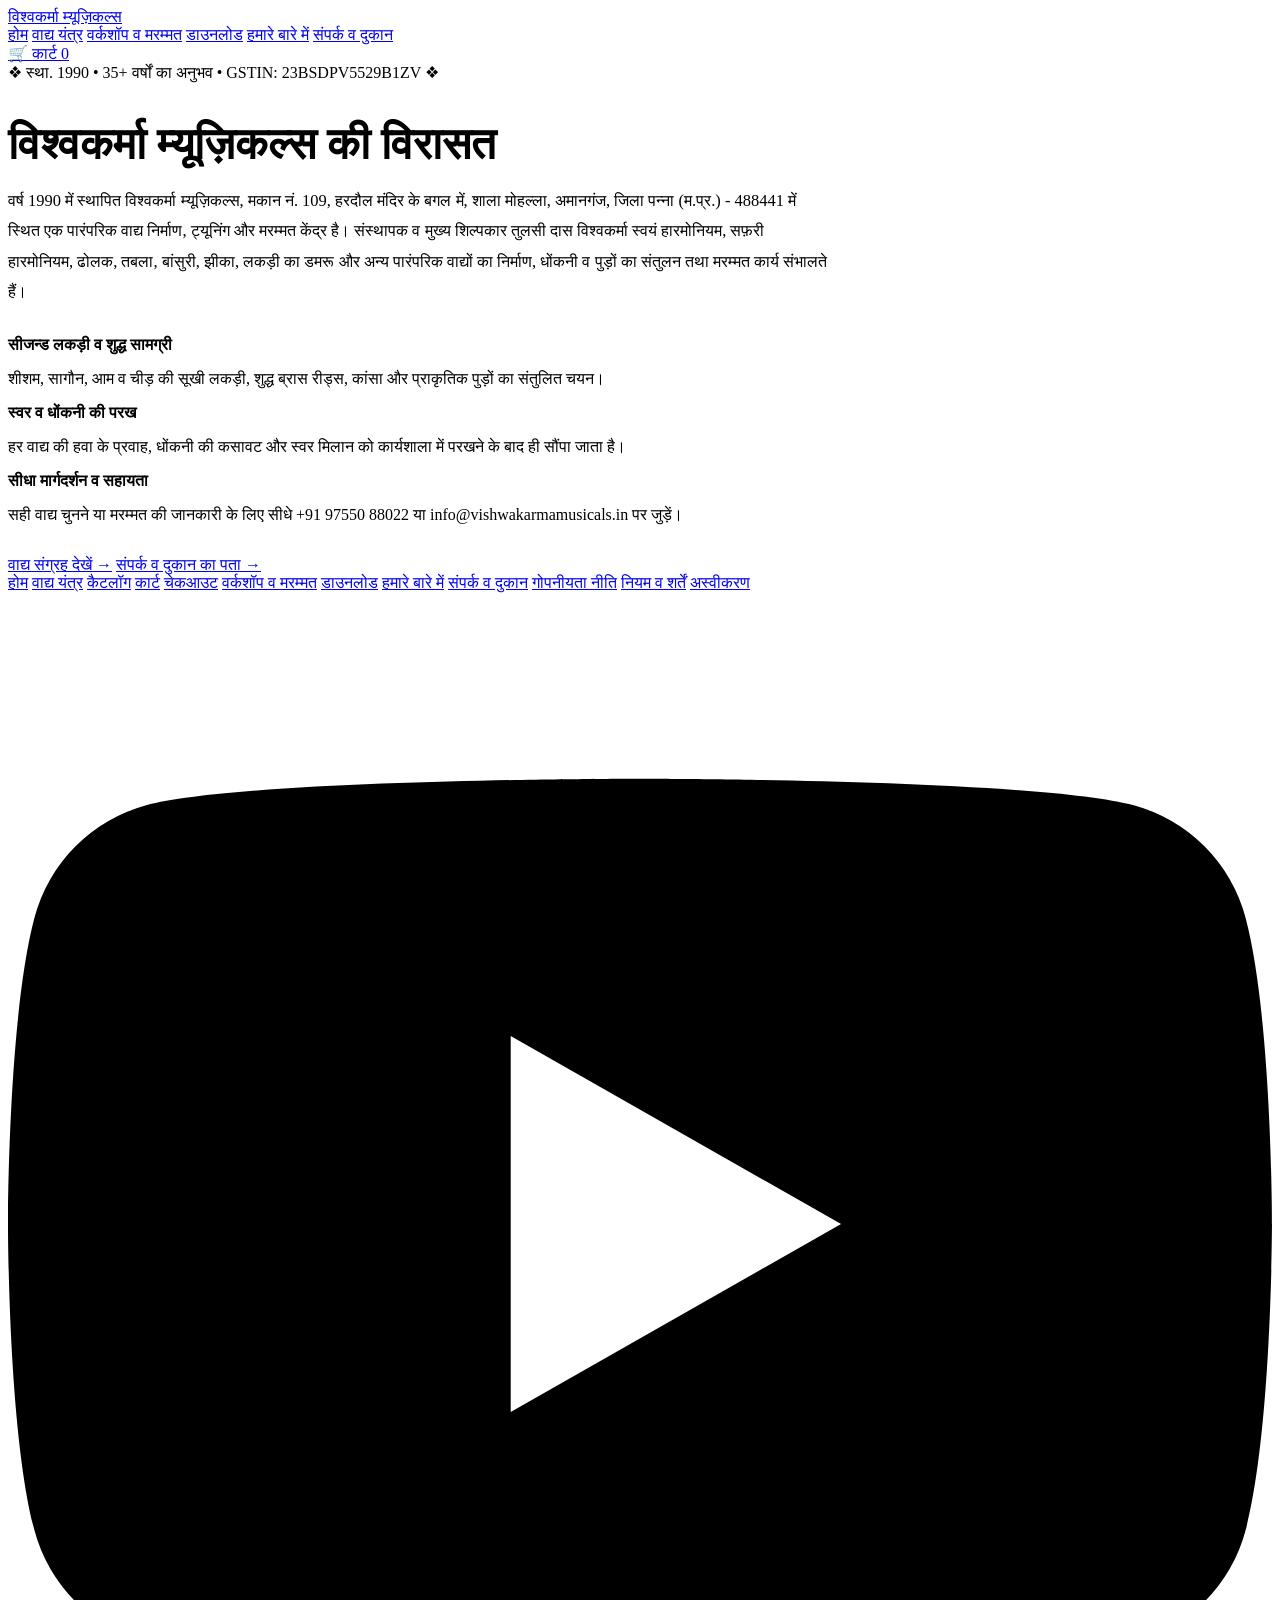
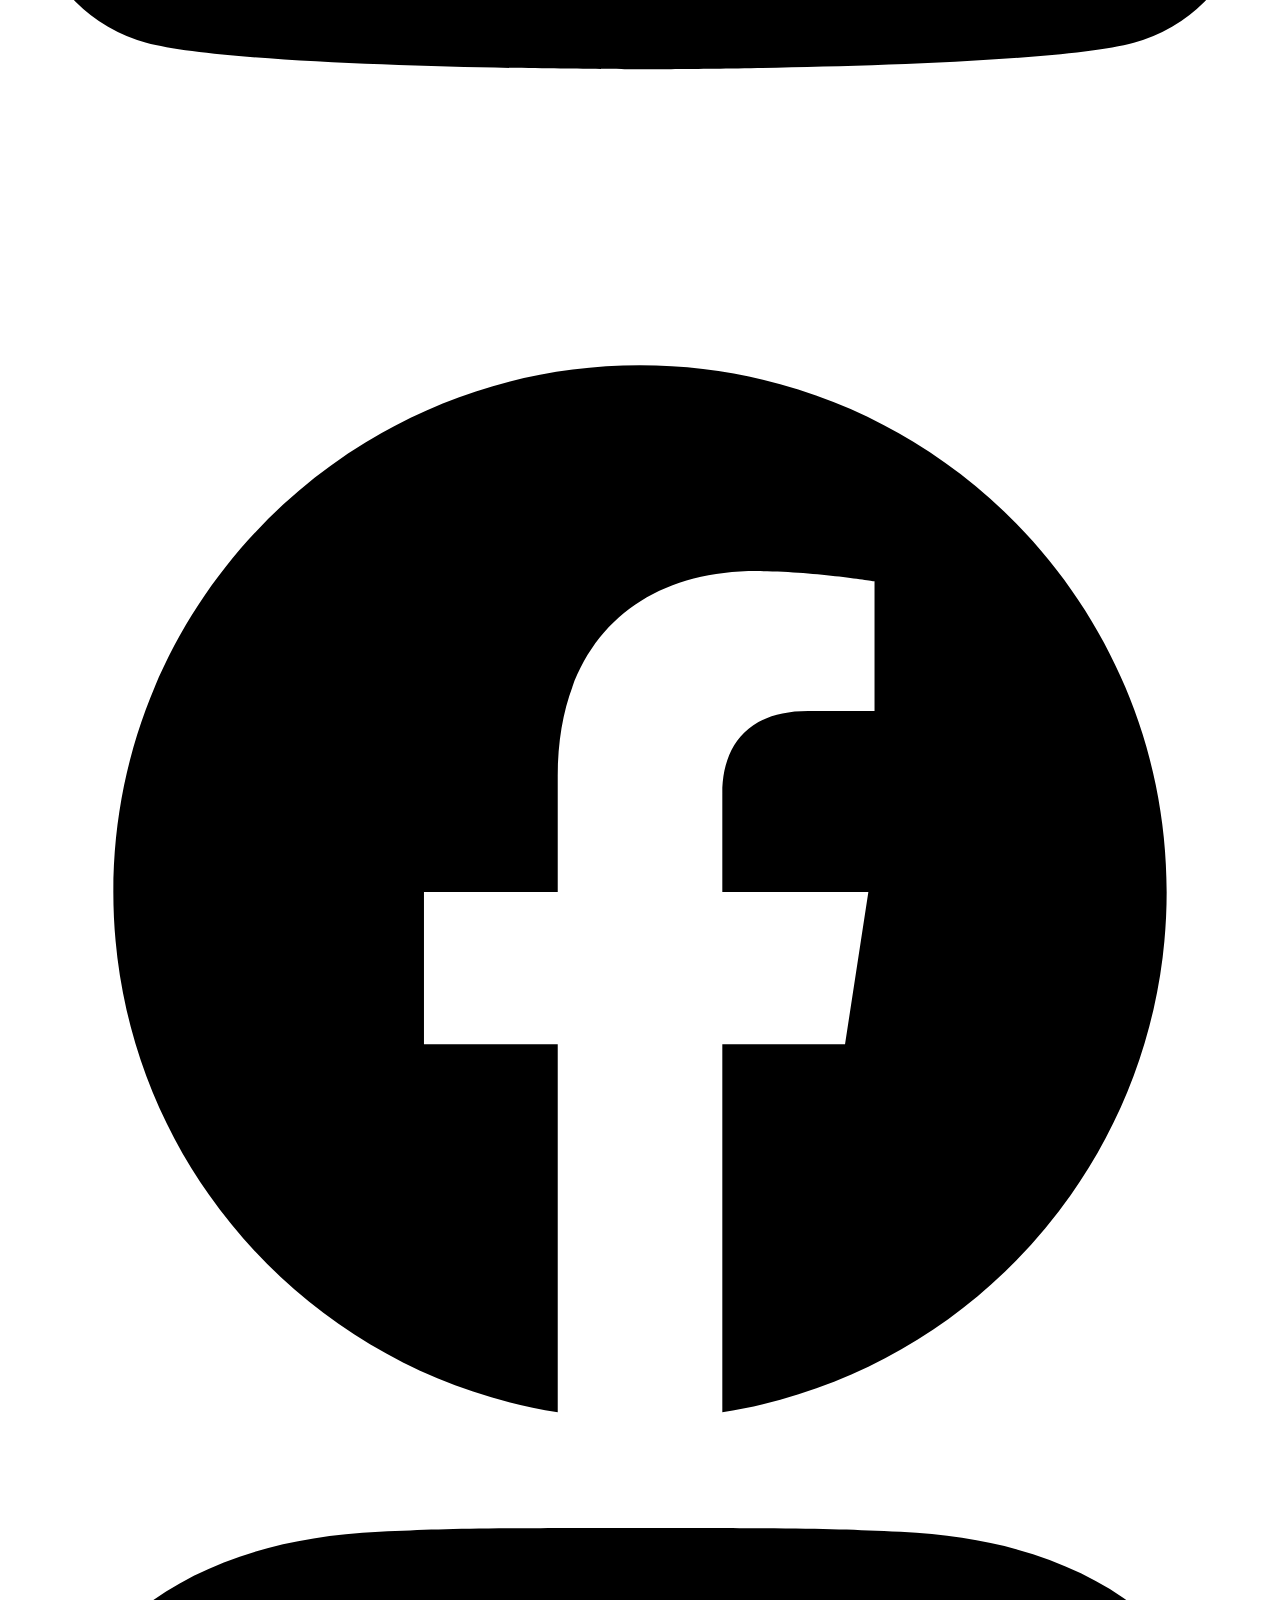
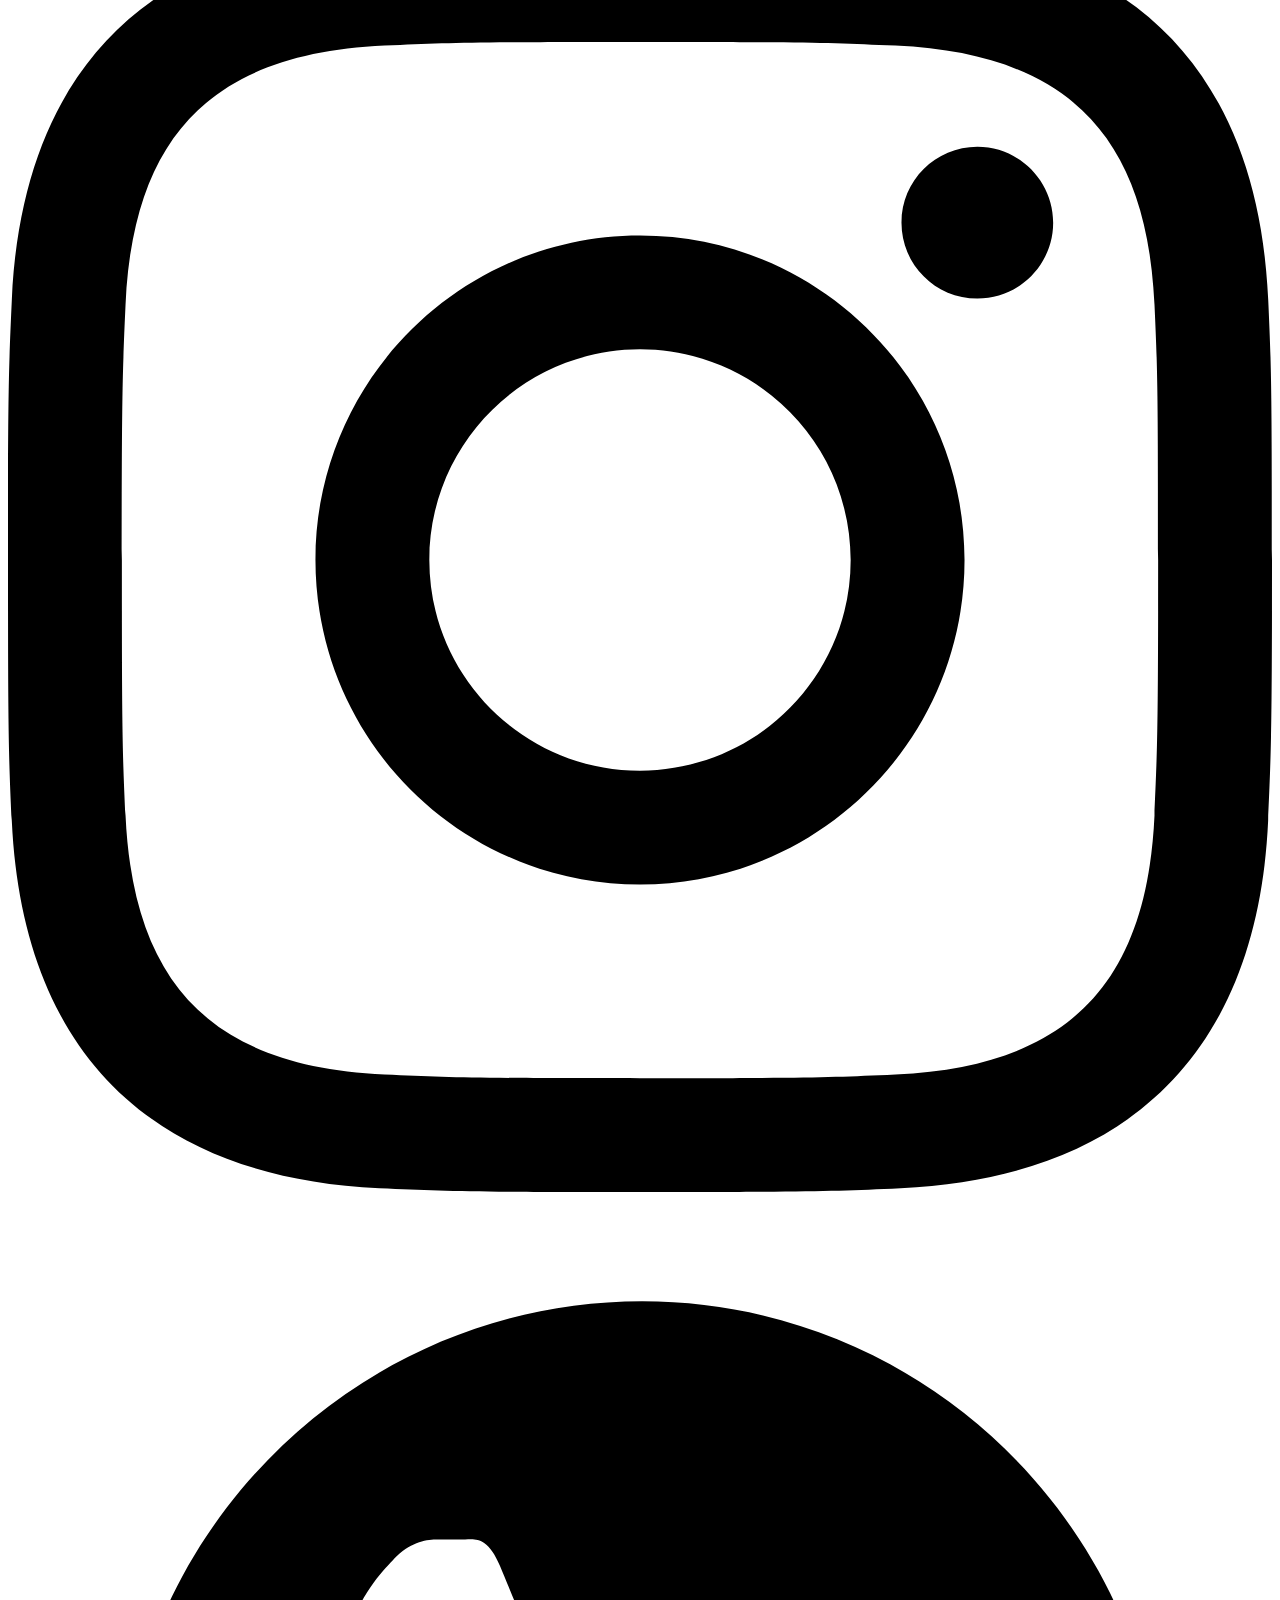
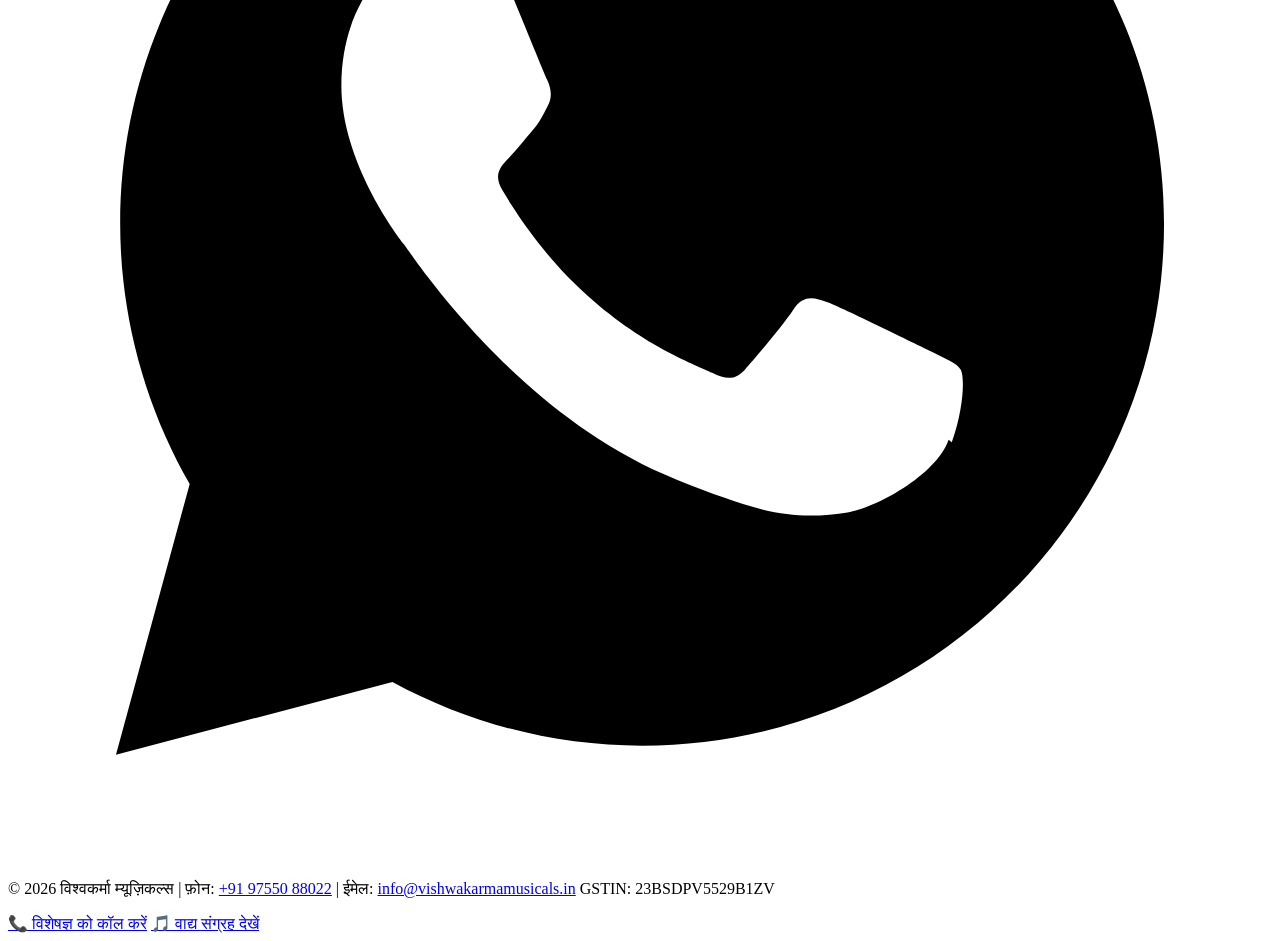
==== commit 9e2a1ec9: "Update site menu, in-house slot and synced files (about.html)" ====
--- a/about.html
+++ b/about.html
@@ -1,4 +1,4 @@
-<!DOCTYPE html> <html lang="hi"> <head> <link rel="icon" type="image/webp" href="assets/images/brand/favicon.webp"> <meta charset="utf-8"> <meta name="viewport" content="width=device-width, initial-scale=1"> <title>हमारे बारे में | विश्वकर्मा म्यूज़िकल्स अमानगंज (स्था. 1990)</title> <meta name="description" content="विश्वकर्मा म्यूज़िकल्स (स्था. 1990), मकान नं. 109, शाला मोहल्ला, अमानगंज, जिला पन्ना (म.प्र.) - 488441। संस्थापक तुलसी दास विश्वकर्मा के 35+ वर्षों के अनुभव से निर्मित पारंपरिक वाद्य यंत्र।"> <link rel="canonical" href="https://vishwakarmamusicals.in/about.html"> <link rel="preconnect" href="https://fonts.googleapis.com"> <link rel="preconnect" href="https://fonts.gstatic.com" crossorigin> <link href="https://fonts.googleapis.com/css2?family=Noto+Sans+Devanagari:wght@400;500;600;700;800&family=Tiro+Devanagari+Hindi&display=swap" rel="stylesheet"> <link rel="stylesheet" href="assets/css/main.css"> </head> <body> <header class="site-header" id="site-header"> <div class="container header-inner"> <a class="brand-logo" href="index.html"> <img src="assets/images/brand/logo.webp" alt="विश्वकर्मा म्यूज़िकल्स लोगो" onerror="this.style.display='none'"> <span class="brand-name">विश्वकर्मा म्यूज़िकल्स</span> </a> <nav class="main-nav" aria-label="मुख्य नेविगेशन"> <a href="index.html">होम</a> <a href="instruments.html">वाद्य यंत्र</a> <a href="workshop.html">वर्कशॉप व मरम्मत</a> <a href="downloads.html">डाउनलोड</a> <a href="about.html" class="active">हमारे बारे में</a> <a href="contact.html">संपर्क व दुकान</a> </nav> <div class="header-actions"> <a href="cart.html" class="cart-trigger-btn" id="header-cart-link" aria-label="कार्ट"> <span>🛒 कार्ट</span> <span class="cart-badge" id="header-cart-count">0</span> </a> </div> </div> </header> <main id="main-content"> <section class="sec-light" id="about-heritage"> <div class="container"> <div class="craftsman-flat-box"> <span class="badge-tag" style="display:inline-flex;flex-wrap:wrap;align-items:center;justify-content:center;gap:6px 10px;max-width:100%;height:auto;border-radius:16px;padding:8px 14px;"><span style="white-space:nowrap;word-break:keep-all;overflow-wrap:normal;">❖ स्था. 1990</span><span style="white-space:nowrap;word-break:keep-all;overflow-wrap:normal;">• 35+ वर्षों का अनुभव</span><span style="white-space:nowrap;word-break:keep-all;overflow-wrap:normal;">• GSTIN: 23BSDPV5529B1ZV ❖</span></span> <div class="craftsman-photo-circle"> <img src="assets/images/workshop/founder.webp" alt="तुलसी दास विश्वकर्मा — संस्थापक व मुख्य शिल्पकार" onerror="this.style.display='none'" loading="lazy"> </div> <h1 class="serif" style="font-size:clamp(2rem,4.5vw,2.75rem);color:var(--maroon-title);margin-bottom:10px;">विश्वकर्मा म्यूज़िकल्स की विरासत</h1> <p style="font-size:1.03rem;color:var(--text-muted-dark);max-width:820px;margin-bottom:28px;line-height:1.85;"> वर्ष 1990 में स्थापित विश्वकर्मा म्यूज़िकल्स, मकान नं. 109, हरदौल मंदिर के बगल में, शाला मोहल्ला, अमानगंज, जिला पन्ना (म.प्र.) - 488441 में स्थित एक पारंपरिक वाद्य निर्माण, ट्यूनिंग और मरम्मत केंद्र है। संस्थापक व मुख्य शिल्पकार तुलसी दास विश्वकर्मा स्वयं हारमोनियम, सफ़री हारमोनियम, ढोलक, तबला, बांसुरी, झीका, लकड़ी का डमरू और अन्य पारंपरिक वाद्यों का निर्माण, धोंकनी व पुड़ों का संतुलन तथा मरम्मत कार्य संभालते हैं। </p> </div> <div class="usps-grid"> <div class="usp-card-dark"> <b>सीजन्ड लकड़ी व शुद्ध सामग्री</b> <p>शीशम, सागौन, आम व चीड़ की सूखी लकड़ी, शुद्ध ब्रास रीड्स, कांसा और प्राकृतिक पुड़ों का संतुलित चयन।</p> </div> <div class="usp-card-dark"> <b>स्वर व धोंकनी की परख</b> <p>हर वाद्य की हवा के प्रवाह, धोंकनी की कसावट और स्वर मिलान को कार्यशाला में परखने के बाद ही सौंपा जाता है।</p> </div> <div class="usp-card-dark"> <b>सीधा मार्गदर्शन व सहायता</b> <p>सही वाद्य चुनने या मरम्मत की जानकारी के लिए सीधे +91 97550 88022 या info@vishwakarmamusicals.in पर जुड़ें।</p> </div> </div> <div class="btn-wrap" style="margin-top:32px;"> <a class="btn btn-gold" href="instruments.html">वाद्य संग्रह देखें →</a> <a class="btn btn-outline" href="contact.html">संपर्क व दुकान का पता →</a> </div> </div> </section> <div class="sec-footer-light-wrap"> </main> <footer class="page-footer-nav-dark">
+<!DOCTYPE html> <html lang="hi"> <head> <link rel="icon" type="image/webp" href="assets/images/brand/favicon.webp"> <meta charset="utf-8"> <meta name="viewport" content="width=device-width, initial-scale=1"> <title>हमारे बारे में | विश्वकर्मा म्यूज़िकल्स अमानगंज (स्था. 1990)</title> <meta name="description" content="विश्वकर्मा म्यूज़िकल्स (स्था. 1990), मकान नं. 109, शाला मोहल्ला, अमानगंज, जिला पन्ना (म.प्र.) - 488441। संस्थापक तुलसी दास विश्वकर्मा के 35+ वर्षों के अनुभव से निर्मित पारंपरिक वाद्य यंत्र।"> <link rel="canonical" href="https://vishwakarmamusicals.in/about.html"> <link rel="preconnect" href="https://fonts.googleapis.com"> <link rel="preconnect" href="https://fonts.gstatic.com" crossorigin> <link href="https://fonts.googleapis.com/css2?family=Noto+Sans+Devanagari:wght@400;500;600;700;800&family=Tiro+Devanagari+Hindi&display=swap" rel="stylesheet"> <link rel="stylesheet" href="assets/css/main.css"> </head> <body> <header class="site-header" id="site-header"> <div class="container header-inner"> <a class="brand-logo" href="index.html"> <img src="assets/images/brand/logo.webp" alt="विश्वकर्मा म्यूज़िकल्स लोगो" onerror="this.style.display='none'"> <span class="brand-name">विश्वकर्मा म्यूज़िकल्स</span> </a> <nav class="main-nav" aria-label="मुख्य नेविगेशन"> <a href="index.html">होम</a> <a href="instruments.html">वाद्य यंत्र</a> <a href="workshop.html">वर्कशॉप व मरम्मत</a> <a href="downloads.html">डाउनलोड</a> <a href="about.html" class="active">हमारे बारे में</a> <a href="contact.html">संपर्क व दुकान</a> </nav> <div class="header-actions"> <a href="cart.html" class="cart-trigger-btn" id="header-cart-link" aria-label="कार्ट"> <span>🛒 कार्ट</span> <span class="cart-badge" id="header-cart-count">0</span> </a> </div> </div> </header> <main id="main-content"> <section class="sec-light" id="about-heritage"> <div class="container"> <div class="craftsman-flat-box"> <span class="badge-tag">❖ स्था. 1990 • 35+ वर्षों का अनुभव • GSTIN: 23BSDPV5529B1ZV ❖</span> <div class="craftsman-photo-circle"> <img src="assets/images/workshop/founder.webp" alt="तुलसी दास विश्वकर्मा — संस्थापक व मुख्य शिल्पकार" onerror="this.style.display='none'" loading="lazy"> </div> <h1 class="serif" style="font-size:clamp(2rem,4.5vw,2.75rem);color:var(--maroon-title);margin-bottom:10px;">विश्वकर्मा म्यूज़िकल्स की विरासत</h1> <p style="font-size:1.03rem;color:var(--text-muted-dark);max-width:820px;margin-bottom:28px;line-height:1.85;"> वर्ष 1990 में स्थापित विश्वकर्मा म्यूज़िकल्स, मकान नं. 109, हरदौल मंदिर के बगल में, शाला मोहल्ला, अमानगंज, जिला पन्ना (म.प्र.) - 488441 में स्थित एक पारंपरिक वाद्य निर्माण, ट्यूनिंग और मरम्मत केंद्र है। संस्थापक व मुख्य शिल्पकार तुलसी दास विश्वकर्मा स्वयं हारमोनियम, सफ़री हारमोनियम, ढोलक, तबला, बांसुरी, झीका, लकड़ी का डमरू और अन्य पारंपरिक वाद्यों का निर्माण, धोंकनी व पुड़ों का संतुलन तथा मरम्मत कार्य संभालते हैं। </p> </div> <div class="usps-grid"> <div class="usp-card-dark"> <b>सीजन्ड लकड़ी व शुद्ध सामग्री</b> <p>शीशम, सागौन, आम व चीड़ की सूखी लकड़ी, शुद्ध ब्रास रीड्स, कांसा और प्राकृतिक पुड़ों का संतुलित चयन।</p> </div> <div class="usp-card-dark"> <b>स्वर व धोंकनी की परख</b> <p>हर वाद्य की हवा के प्रवाह, धोंकनी की कसावट और स्वर मिलान को कार्यशाला में परखने के बाद ही सौंपा जाता है।</p> </div> <div class="usp-card-dark"> <b>सीधा मार्गदर्शन व सहायता</b> <p>सही वाद्य चुनने या मरम्मत की जानकारी के लिए सीधे +91 97550 88022 या info@vishwakarmamusicals.in पर जुड़ें।</p> </div> </div> <div class="btn-wrap" style="margin-top:32px;"> <a class="btn btn-gold" href="instruments.html">वाद्य संग्रह देखें →</a> <a class="btn btn-outline" href="contact.html">संपर्क व दुकान का पता →</a> </div> </div> </section> <div class="sec-footer-light-wrap"> </main> <footer class="page-footer-nav-dark">
       <div class="pfn-links">
         <a href="index.html">होम</a>
         <a href="instruments.html">वाद्य यंत्र</a>
@@ -32,8 +32,5 @@
         <span class="pfn-gst-line">GSTIN: 23BSDPV5529B1ZV</span>
       </p>
     </footer> </div> <div class="mobile-sticky-bar"> <a class="btn btn-gold" href="tel:+919755088022">📞 विशेषज्ञ को कॉल करें</a> <a class="btn btn-outline" href="instruments.html">🎵 वाद्य संग्रह देखें</a> </div> <script src="assets/js/config.js"></script> <script src="assets/js/cart.js"></script> <script src="assets/js/vm-ui-v9.js" defer></script>
-<script src="assets/js/vm-device-lang.js" defer></script>
 </body> </html> 
 
-
-
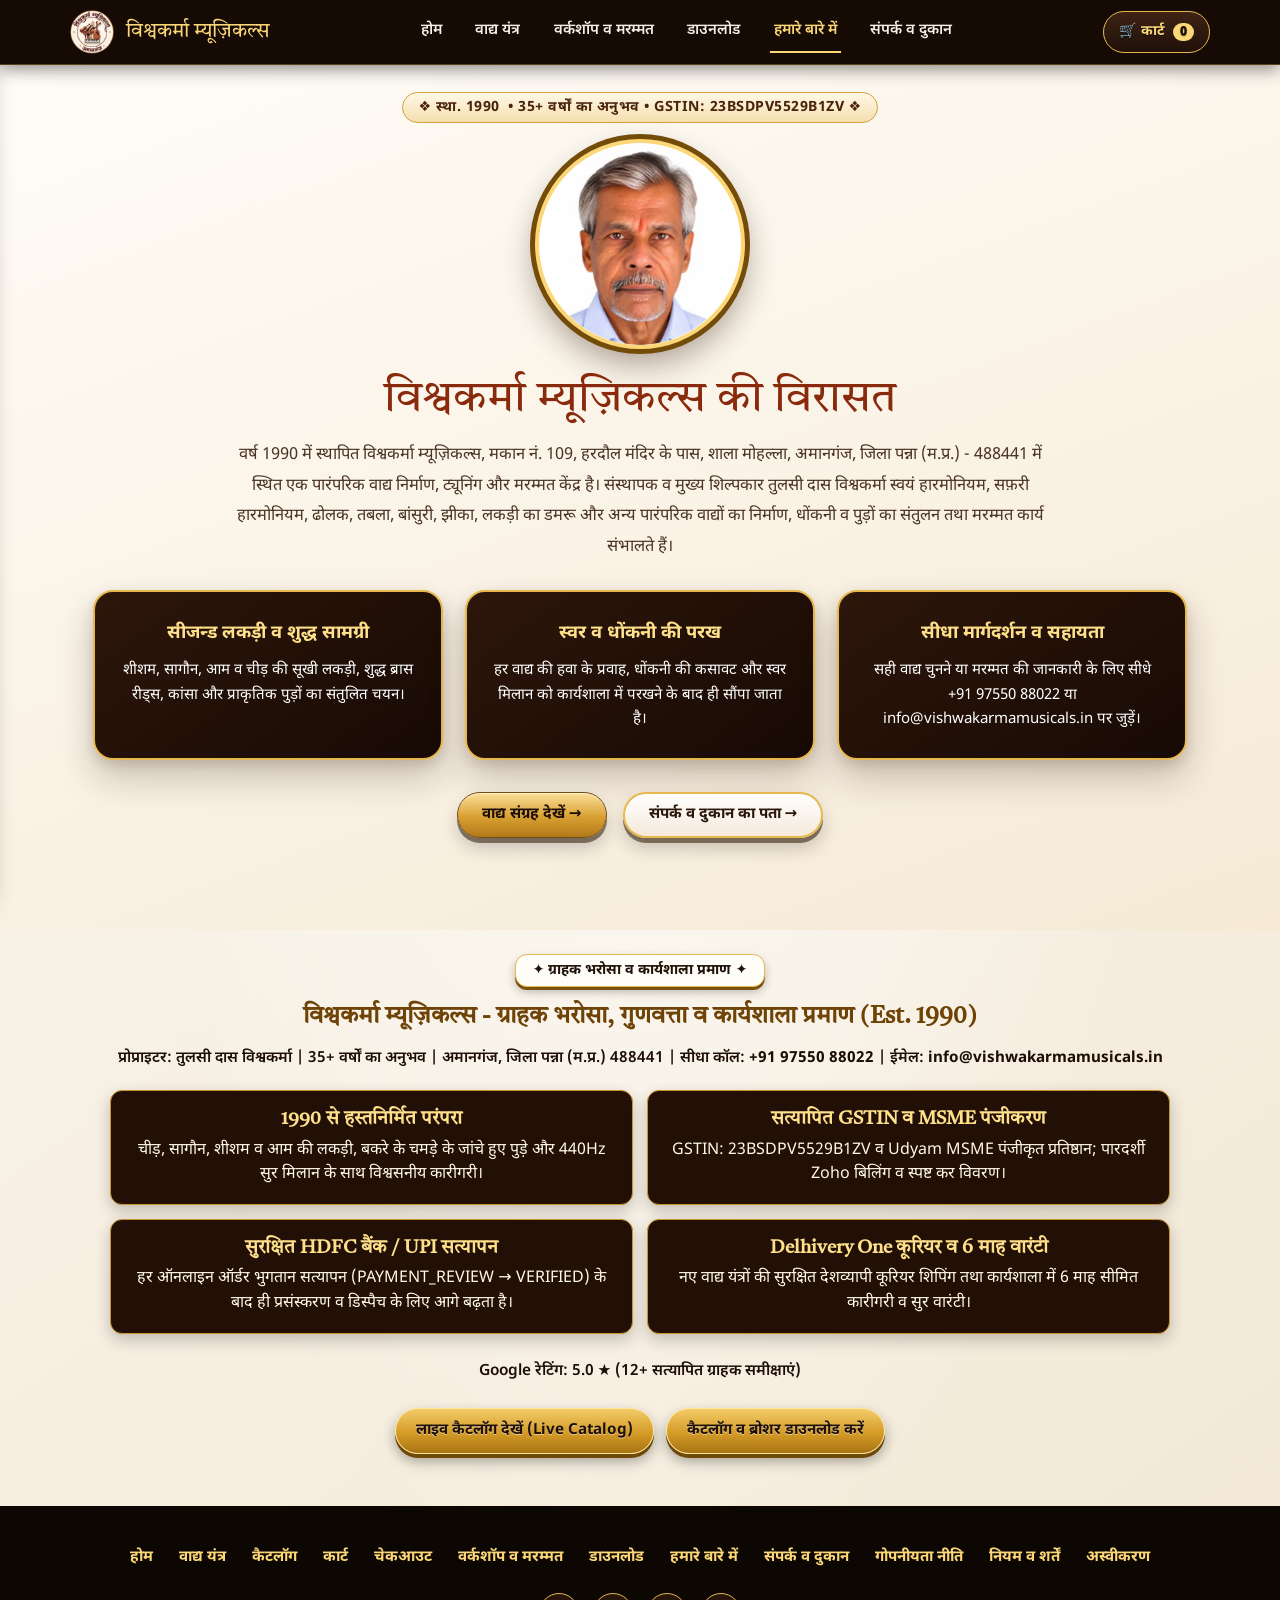
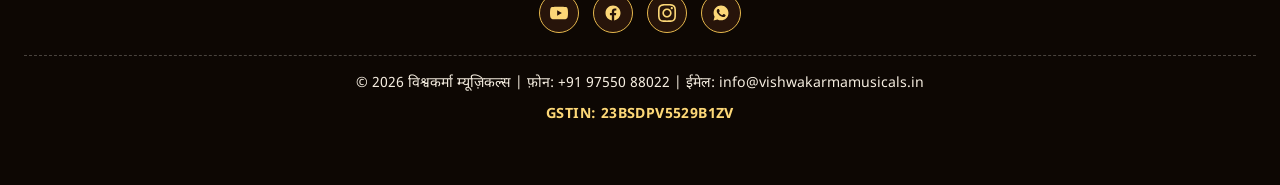
==== commit ab39dbbe: "Update Vishwakarma Musicals site files (about.html)" ====
--- a/about.html
+++ b/about.html
@@ -1,4 +1,4 @@
-<!DOCTYPE html> <html lang="hi"> <head> <link rel="icon" type="image/webp" href="assets/images/brand/favicon.webp"> <meta charset="utf-8"> <meta name="viewport" content="width=device-width, initial-scale=1"> <title>हमारे बारे में | विश्वकर्मा म्यूज़िकल्स अमानगंज (स्था. 1990)</title> <meta name="description" content="विश्वकर्मा म्यूज़िकल्स (स्था. 1990), मकान नं. 109, शाला मोहल्ला, अमानगंज, जिला पन्ना (म.प्र.) - 488441। संस्थापक तुलसी दास विश्वकर्मा के 35+ वर्षों के अनुभव से निर्मित पारंपरिक वाद्य यंत्र।"> <link rel="canonical" href="https://vishwakarmamusicals.in/about.html"> <link rel="preconnect" href="https://fonts.googleapis.com"> <link rel="preconnect" href="https://fonts.gstatic.com" crossorigin> <link href="https://fonts.googleapis.com/css2?family=Noto+Sans+Devanagari:wght@400;500;600;700;800&family=Tiro+Devanagari+Hindi&display=swap" rel="stylesheet"> <link rel="stylesheet" href="assets/css/main.css"> </head> <body> <header class="site-header" id="site-header"> <div class="container header-inner"> <a class="brand-logo" href="index.html"> <img src="assets/images/brand/logo.webp" alt="विश्वकर्मा म्यूज़िकल्स लोगो" onerror="this.style.display='none'"> <span class="brand-name">विश्वकर्मा म्यूज़िकल्स</span> </a> <nav class="main-nav" aria-label="मुख्य नेविगेशन"> <a href="index.html">होम</a> <a href="instruments.html">वाद्य यंत्र</a> <a href="workshop.html">वर्कशॉप व मरम्मत</a> <a href="downloads.html">डाउनलोड</a> <a href="about.html" class="active">हमारे बारे में</a> <a href="contact.html">संपर्क व दुकान</a> </nav> <div class="header-actions"> <a href="cart.html" class="cart-trigger-btn" id="header-cart-link" aria-label="कार्ट"> <span>🛒 कार्ट</span> <span class="cart-badge" id="header-cart-count">0</span> </a> </div> </div> </header> <main id="main-content"> <section class="sec-light" id="about-heritage"> <div class="container"> <div class="craftsman-flat-box"> <span class="badge-tag">❖ स्था. 1990 • 35+ वर्षों का अनुभव • GSTIN: 23BSDPV5529B1ZV ❖</span> <div class="craftsman-photo-circle"> <img src="assets/images/workshop/founder.webp" alt="तुलसी दास विश्वकर्मा — संस्थापक व मुख्य शिल्पकार" onerror="this.style.display='none'" loading="lazy"> </div> <h1 class="serif" style="font-size:clamp(2rem,4.5vw,2.75rem);color:var(--maroon-title);margin-bottom:10px;">विश्वकर्मा म्यूज़िकल्स की विरासत</h1> <p style="font-size:1.03rem;color:var(--text-muted-dark);max-width:820px;margin-bottom:28px;line-height:1.85;"> वर्ष 1990 में स्थापित विश्वकर्मा म्यूज़िकल्स, मकान नं. 109, हरदौल मंदिर के बगल में, शाला मोहल्ला, अमानगंज, जिला पन्ना (म.प्र.) - 488441 में स्थित एक पारंपरिक वाद्य निर्माण, ट्यूनिंग और मरम्मत केंद्र है। संस्थापक व मुख्य शिल्पकार तुलसी दास विश्वकर्मा स्वयं हारमोनियम, सफ़री हारमोनियम, ढोलक, तबला, बांसुरी, झीका, लकड़ी का डमरू और अन्य पारंपरिक वाद्यों का निर्माण, धोंकनी व पुड़ों का संतुलन तथा मरम्मत कार्य संभालते हैं। </p> </div> <div class="usps-grid"> <div class="usp-card-dark"> <b>सीजन्ड लकड़ी व शुद्ध सामग्री</b> <p>शीशम, सागौन, आम व चीड़ की सूखी लकड़ी, शुद्ध ब्रास रीड्स, कांसा और प्राकृतिक पुड़ों का संतुलित चयन।</p> </div> <div class="usp-card-dark"> <b>स्वर व धोंकनी की परख</b> <p>हर वाद्य की हवा के प्रवाह, धोंकनी की कसावट और स्वर मिलान को कार्यशाला में परखने के बाद ही सौंपा जाता है।</p> </div> <div class="usp-card-dark"> <b>सीधा मार्गदर्शन व सहायता</b> <p>सही वाद्य चुनने या मरम्मत की जानकारी के लिए सीधे +91 97550 88022 या info@vishwakarmamusicals.in पर जुड़ें।</p> </div> </div> <div class="btn-wrap" style="margin-top:32px;"> <a class="btn btn-gold" href="instruments.html">वाद्य संग्रह देखें →</a> <a class="btn btn-outline" href="contact.html">संपर्क व दुकान का पता →</a> </div> </div> </section> <div class="sec-footer-light-wrap"> </main> <footer class="page-footer-nav-dark">
+<!DOCTYPE html> <html lang="hi"> <head> <link rel="icon" type="image/webp" href="assets/images/brand/favicon.webp"> <meta charset="utf-8"> <meta name="viewport" content="width=device-width, initial-scale=1"> <title>हमारे बारे में | विश्वकर्मा म्यूज़िकल्स अमानगंज (स्था. 1990)</title> <meta name="description" content="विश्वकर्मा म्यूज़िकल्स (स्था. 1990), मकान नं. 109, शाला मोहल्ला, अमानगंज, जिला पन्ना (म.प्र.) - 488441। संस्थापक तुलसी दास विश्वकर्मा के 35+ वर्षों के अनुभव से निर्मित पारंपरिक वाद्य यंत्र।"> <link rel="canonical" href="https://vishwakarmamusicals.in/about.html"> <link rel="preconnect" href="https://fonts.googleapis.com"> <link rel="preconnect" href="https://fonts.gstatic.com" crossorigin> <link href="https://fonts.googleapis.com/css2?family=Noto+Sans+Devanagari:wght@400;500;600;700;800&family=Tiro+Devanagari+Hindi&display=swap" rel="stylesheet"> <link rel="stylesheet" href="assets/css/main.css"> </head> <body> <header class="site-header" id="site-header"> <div class="container header-inner"> <a class="brand-logo" href="index.html"> <img src="assets/images/brand/logo.webp" alt="विश्वकर्मा म्यूज़िकल्स लोगो" onerror="this.style.display='none'"> <span class="brand-name">विश्वकर्मा म्यूज़िकल्स</span> </a> <nav class="main-nav" aria-label="मुख्य नेविगेशन"> <a href="index.html">होम</a> <a href="instruments.html">वाद्य यंत्र</a> <a href="workshop.html">वर्कशॉप व मरम्मत</a> <a href="downloads.html">डाउनलोड</a> <a href="about.html" class="active">हमारे बारे में</a> <a href="contact.html">संपर्क व दुकान</a> </nav> <div class="header-actions"> <a href="cart.html" class="cart-trigger-btn" id="header-cart-link" aria-label="कार्ट"> <span>🛒 कार्ट</span> <span class="cart-badge" id="header-cart-count">0</span> </a> </div> </div> </header> <main id="main-content"> <section class="sec-light" id="about-heritage"> <div class="container"> <div class="craftsman-flat-box"> <span class="badge-tag">❖ स्था. 1990 • 35+ वर्षों का अनुभव • GSTIN: 23BSDPV5529B1ZV ❖</span> <div class="craftsman-photo-circle"> <img src="assets/images/workshop/founder.webp" alt="तुलसी दास विश्वकर्मा — संस्थापक व मुख्य शिल्पकार" onerror="this.style.display='none'" loading="lazy"> </div> <h1 class="serif" style="font-size:clamp(2rem,4.5vw,2.75rem);color:var(--maroon-title);margin-bottom:10px;">विश्वकर्मा म्यूज़िकल्स की विरासत</h1> <p style="font-size:1.03rem;color:var(--text-muted-dark);max-width:820px;margin-bottom:28px;line-height:1.85;"> वर्ष 1990 में स्थापित विश्वकर्मा म्यूज़िकल्स, मकान नं. 109, हरदौल मंदिर के पास, शाला मोहल्ला, अमानगंज, जिला पन्ना (म.प्र.) - 488441 में स्थित एक पारंपरिक वाद्य निर्माण, ट्यूनिंग और मरम्मत केंद्र है। संस्थापक व मुख्य शिल्पकार तुलसी दास विश्वकर्मा स्वयं हारमोनियम, सफ़री हारमोनियम, ढोलक, तबला, बांसुरी, झीका, लकड़ी का डमरू और अन्य पारंपरिक वाद्यों का निर्माण, धोंकनी व पुड़ों का संतुलन तथा मरम्मत कार्य संभालते हैं। </p> </div> <div class="usps-grid"> <div class="usp-card-dark"> <b>सीजन्ड लकड़ी व शुद्ध सामग्री</b> <p>शीशम, सागौन, आम व चीड़ की सूखी लकड़ी, शुद्ध ब्रास रीड्स, कांसा और प्राकृतिक पुड़ों का संतुलित चयन।</p> </div> <div class="usp-card-dark"> <b>स्वर व धोंकनी की परख</b> <p>हर वाद्य की हवा के प्रवाह, धोंकनी की कसावट और स्वर मिलान को कार्यशाला में परखने के बाद ही सौंपा जाता है।</p> </div> <div class="usp-card-dark"> <b>सीधा मार्गदर्शन व सहायता</b> <p>सही वाद्य चुनने या मरम्मत की जानकारी के लिए सीधे +91 97550 88022 या info@vishwakarmamusicals.in पर जुड़ें।</p> </div> </div> <div class="btn-wrap" style="margin-top:32px;"> <a class="btn btn-gold" href="instruments.html">वाद्य संग्रह देखें →</a> <a class="btn btn-outline" href="contact.html">संपर्क व दुकान का पता →</a> </div> </div> </section> <div class="sec-footer-light-wrap"> </main> <footer class="page-footer-nav-dark">
       <div class="pfn-links">
         <a href="index.html">होम</a>
         <a href="instruments.html">वाद्य यंत्र</a>
--- a/assets/css/main.css
+++ b/assets/css/main.css
@@ -0,0 +1,4750 @@
+:root {
+  --bg-light: #fbf7f0;
+  --surface-light: #ffffff;
+  --surface-light-card: #ffffff;
+  --text-dark: #1f1107;
+  --text-muted-dark: #4a3424;
+  --border-inverse-light: #2c160a;
+  --bg-dark: #190c05;
+  --surface-dark: #27140a;
+  --surface-dark-card: #281409;
+  --text-light: #ffffff;
+  --text-muted-light: #f5ede0;
+  --border-inverse-dark: #fbf6ee;
+  --gold: #d4a340;
+  --gold-bright: #fcd777;
+  --gold-deep: #94651a;
+  --gold-border: #e6b84d;
+  --maroon: #73230a;
+  --maroon-title: #8a2a0c;
+  --star: #f59e0b;
+  --radius: 18px;
+  --depth-shadow: 0 18px 36px rgba(35, 17, 5, 0.22), 0 5px 12px rgba(35, 17, 5, 0.12);
+  --depth-shadow-dark: 0 20px 42px rgba(0, 0, 0, 0.48), 0 5px 12px rgba(0, 0, 0, 0.28);
+}
+
+* { box-sizing: border-box; margin: 0; padding: 0; }
+html {
+  scroll-behavior: smooth;
+}
+body {
+  font-family: 'Noto Sans Devanagari', system-ui, -apple-system, sans-serif;
+  background-color: var(--bg-light);
+  background-image: radial-gradient(ellipse at 50% 0%, rgba(255,255,255,.92), transparent 66%),
+                    linear-gradient(145deg, #fbf7f0 0%, #f2e7d4 100%);
+  color: var(--text-dark);
+  line-height: 1.8;
+  -webkit-font-smoothing: antialiased;
+  padding-top: 64px;
+  padding-bottom: calc(74px + env(safe-area-inset-bottom, 0px));
+  overflow-x: hidden;
+}
+@media (min-width: 769px) { body { padding-bottom: 0; } }
+
+h1, h2, h3, h4, .serif {
+  font-family: 'Tiro Devanagari Hindi', serif;
+  font-weight: normal;
+  line-height: 1.35;
+}
+a { color: inherit; text-decoration: none; }
+img { max-width: 100%; height: auto; display: block; }
+.container { max-width: 1180px; margin: 0 auto; padding: 0 20px; }
+section { padding: clamp(60px, 8vw, 92px) 0; position: relative; isolation: isolate; }
+
+.gold-section-divider {
+  height: 3px;
+  width: 100%;
+  background: linear-gradient(90deg, transparent, var(--gold-bright), transparent);
+  margin: 0;
+  border: none;
+  filter: drop-shadow(0 2px 4px rgba(148, 101, 26, 0.5));
+}
+
+.site-header {
+  background: #160a04;
+  position: fixed;
+  top: 0; left: 0; right: 0;
+  z-index: 150;
+  border-bottom: 1.5px solid rgba(230, 184, 77, 0.32);
+  box-shadow: 0 4px 16px rgba(0, 0, 0, 0.45);
+}
+.header-inner {
+  display: flex;
+  justify-content: space-between;
+  align-items: center;
+  min-height: 64px;
+  gap: 16px;
+}
+.brand-logo {
+  display: flex;
+  align-items: center;
+  gap: 12px;
+  flex-shrink: 0;
+}
+.brand-logo img {
+  height: 44px;
+  width: auto;
+  object-fit: contain;
+}
+.brand-name {
+  font-family: 'Tiro Devanagari Hindi', serif;
+  color: var(--gold-bright);
+  font-size: clamp(1.1rem, 1.6vw, 1.4rem);
+  white-space: nowrap;
+}
+.main-nav {
+  display: flex;
+  align-items: center;
+  gap: clamp(14px, 2vw, 26px);
+  overflow-x: auto;
+  scrollbar-width: none;
+}
+.main-nav::-webkit-scrollbar { display: none; }
+.main-nav a {
+  color: #f7eee4;
+  font-weight: 600;
+  font-size: 0.94rem;
+  white-space: nowrap;
+  padding: 6px 4px;
+  border-bottom: 2px solid transparent;
+  transition: color 0.2s, border-color 0.2s;
+}
+.main-nav a:hover, .main-nav a.active {
+  color: var(--gold-bright);
+  border-bottom-color: var(--gold-bright);
+}
+.header-actions {
+  display: flex;
+  align-items: center;
+  gap: 10px;
+  flex-shrink: 0;
+}
+.cart-trigger-btn {
+  display: inline-flex;
+  align-items: center;
+  gap: 8px;
+  background: linear-gradient(180deg, #3d2314 0%, #201109 100%);
+  color: var(--gold-bright);
+  border: 1.5px solid var(--gold-border);
+  padding: 7px 15px;
+  border-radius: 999px;
+  font-weight: 700;
+  font-size: 0.88rem;
+  cursor: pointer;
+  transition: transform 0.2s ease, filter 0.2s ease;
+}
+.cart-trigger-btn:hover {
+  transform: translateY(-1px);
+  filter: brightness(1.08);
+}
+.cart-badge {
+  background: var(--gold-bright);
+  color: #1a0e04;
+  border-radius: 999px;
+  padding: 1px 7px;
+  font-size: 0.78rem;
+  font-weight: 800;
+}
+
+.badge-tag {
+  display: inline-flex;
+  align-items: center;
+  justify-content: center;
+  gap: 8px;
+  font-size: 0.88rem;
+  font-weight: 700;
+  padding: 6px 22px;
+  border-radius: 999px;
+  margin-bottom: 16px;
+  text-align: center;
+  letter-spacing: 0.5px;
+  box-shadow: 0 4px 0 rgba(80, 45, 8, 0.18), 0 8px 14px rgba(35, 17, 5, 0.12), inset 0 1px 0 rgba(255, 255, 255, 0.75);
+  transition: transform 0.32s cubic-bezier(0.22, 1, 0.36, 1);
+}
+.badge-tag:hover { transform: scale(1.04) translateY(-2px); }
+
+.sec-dark .badge-tag, .hero .badge-tag {
+  color: #ffffff;
+  background: linear-gradient(180deg, #3d2314 0%, #201109 100%);
+  border: 1.5px solid var(--gold-border);
+  box-shadow: inset 0 1px 2px rgba(255, 235, 190, 0.45), inset 0 -2px 3px rgba(0, 0, 0, 0.8), 0 6px 14px rgba(0, 0, 0, 0.5);
+  text-shadow: 0 1px 2px rgba(0, 0, 0, 0.9);
+}
+.sec-light .badge-tag {
+  color: #2b170c;
+  background: linear-gradient(180deg, #fcedd8 0%, #ebd4b5 100%);
+  border: 2px solid var(--gold-border);
+  box-shadow: inset 0 1px 2px rgba(255, 255, 255, 0.9), inset 0 -2px 3px rgba(138, 86, 27, 0.3), 0 5px 12px rgba(44, 22, 10, 0.18);
+}
+
+.sec-head { text-align: center; max-width: 760px; margin: 0 auto 48px; }
+.sec-light .sec-head h2 {
+  font-size: clamp(2rem, 4.5vw, 2.75rem);
+  color: var(--maroon-title);
+  margin-bottom: 12px;
+  text-shadow: 0 1px 0 rgba(255,255,255,.26), 0 4px 0 rgba(70,31,8,.14), 0 9px 18px rgba(0,0,0,.20);
+}
+.sec-light .sec-head p { font-size: 1.05rem; color: var(--text-muted-dark); }
+.sec-dark .sec-head h2 {
+  font-size: clamp(2rem, 4.5vw, 2.75rem);
+  color: #ffffff;
+  margin-bottom: 12px;
+  text-shadow: 0 2px 0 rgba(0,0,0,.3), 0 7px 18px rgba(0,0,0,.62);
+}
+.sec-dark .sec-head p { font-size: 1.05rem; color: var(--text-muted-light); }
+
+.sec-light {
+  background-color: var(--bg-light);
+  background-image: radial-gradient(ellipse at 50% 0%, rgba(255,255,255,.92), transparent 66%),
+                    linear-gradient(145deg, #fbf7f0 0%, #f2e7d4 100%);
+  color: var(--text-dark);
+}
+.sec-dark {
+  background-color: var(--bg-dark);
+  background-image: radial-gradient(ellipse at 50% 0%, rgba(125,78,30,.20), transparent 62%),
+                    linear-gradient(145deg, #211006 0%, #120802 100%);
+  color: var(--text-light);
+}
+
+.btn-wrap {
+  display: flex;
+  flex-wrap: wrap;
+  gap: 12px 16px;
+  align-items: center;
+  justify-content: center;
+  width: 100%;
+  margin: 0 auto;
+}
+.btn {
+  display: inline-flex;
+  align-items: center;
+  justify-content: center;
+  gap: 8px;
+  width: auto !important;
+  max-width: max-content !important;
+  white-space: nowrap;
+  min-height: 46px;
+  padding: 10px 24px;
+  border-radius: 999px;
+  font-weight: 700;
+  font-size: 0.95rem;
+  cursor: pointer;
+  text-align: center;
+  user-select: none;
+  position: relative;
+  flex: 0 0 auto;
+  border: none;
+  font-family: inherit;
+  transform: translateY(0);
+  box-shadow: 0 5px 0 rgba(48,28,8,.55), 0 10px 18px rgba(0,0,0,.20), inset 0 1px 0 rgba(255,255,255,.6);
+  transition: transform 0.32s cubic-bezier(0.22, 1, 0.36, 1), box-shadow 0.32s ease, filter 0.32s ease;
+}
+.btn:hover {
+  transform: translateY(-3px);
+  filter: brightness(1.04);
+  box-shadow: 0 8px 0 rgba(48,28,8,.48), 0 16px 24px rgba(0,0,0,.25), inset 0 1px 0 rgba(255,255,255,.68);
+}
+.btn:active {
+  transform: translateY(3px);
+  box-shadow: 0 2px 0 rgba(48,28,8,.55), 0 4px 8px rgba(0,0,0,.18);
+}
+.btn-gold {
+  background: linear-gradient(180deg, #fce09b 0%, #d89f31 55%, #b1791a 100%);
+  color: #1a0e04 !important;
+  border: 1px solid #734c0a;
+  text-shadow: 0 1px 0 rgba(255, 255, 255, 0.6);
+}
+.sec-light .btn-outline {
+  background: linear-gradient(180deg, #ffffff 0%, #f4e9db 100%);
+  color: #2b170c !important;
+  border: 2px solid var(--gold-border);
+}
+.sec-dark .btn-outline, .hero .btn-outline {
+  background: linear-gradient(180deg, #3d2315 0%, #201109 100%);
+  color: #fbf6ee !important;
+  border: 2px solid var(--gold-border);
+}
+
+.hero {
+  position: relative;
+  padding: clamp(72px, 11vw, 120px) 0 clamp(62px, 8vw, 100px);
+  background-color: #1a0e06;
+  background-image:
+    radial-gradient(circle at center, rgba(212, 163, 64, 0.22) 0%, rgba(25, 12, 5, 0.9) 75%),
+    url('../images/brand/hero-bg.webp');
+  background-position: center center;
+  background-repeat: no-repeat;
+  background-size: cover;
+  box-shadow: inset 0 -16px 32px rgba(0,0,0,.26), 0 12px 30px rgba(25,12,5,.34);
+  overflow: hidden;
+}
+.hero-center-box {
+  display: flex;
+  flex-direction: column;
+  align-items: center;
+  justify-content: center;
+  text-align: center;
+  margin: 0 auto;
+  max-width: 920px;
+}
+.hero-title {
+  font-family: 'Tiro Devanagari Hindi', serif;
+  font-size: clamp(2.8rem, 6.8vw, 4.5rem);
+  color: #ffffff;
+  line-height: 1.25;
+  margin-bottom: 8px;
+  text-shadow: 0 2px 4px rgba(0, 0, 0, 0.9), 0 6px 24px rgba(0, 0, 0, 0.95);
+  letter-spacing: 0.5px;
+}
+.hero-address {
+  font-size: clamp(1.02rem, 2.3vw, 1.22rem);
+  color: #f7eedf;
+  margin-bottom: 18px;
+  font-weight: 600;
+  text-shadow: 0 2px 6px rgba(0, 0, 0, 0.95);
+}
+.hero-desc {
+  font-size: clamp(1.08rem, 2.3vw, 1.25rem);
+  color: #ffffff;
+  max-width: 840px;
+  margin: 0 auto 34px;
+  line-height: 1.85;
+  font-weight: 500;
+  text-shadow: 0 2px 8px rgba(0, 0, 0, 0.95);
+}
+.hero-trust-strip {
+  display: flex;
+  flex-wrap: wrap;
+  justify-content: center;
+  gap: 20px 28px;
+  padding-top: 24px;
+  width: 100%;
+}
+.trust-item {
+  display: flex;
+  align-items: center;
+  gap: 9px;
+  font-size: 0.98rem;
+  font-weight: 700;
+  color: #ffffff;
+  text-shadow: 0 2px 6px rgba(0, 0, 0, 0.95);
+}
+.trust-item span.icon { font-size: 1.15rem; color: var(--gold-bright); }
+
+.craftsman-section { padding-top: clamp(36px, 5vw, 56px); }
+.craftsman-flat-box {
+  text-align: center;
+  display: flex;
+  flex-direction: column;
+  align-items: center;
+  max-width: 860px;
+  margin: 0 auto;
+}
+.craftsman-photo-circle {
+  width: clamp(170px, 22vw, 210px);
+  height: clamp(170px, 22vw, 210px);
+  border-radius: 50%;
+  border: 4px solid var(--gold-bright);
+  box-shadow: 0 0 0 5px #734c0a, 0 14px 32px rgba(44, 22, 10, 0.4);
+  background: #ffffff;
+  margin: 0 auto 22px;
+  overflow: hidden;
+  transition: transform 0.35s ease, box-shadow 0.35s ease;
+}
+.craftsman-photo-circle:hover {
+  transform: scale(1.05);
+  box-shadow: 0 0 0 5px var(--gold-bright), 0 18px 40px rgba(44, 22, 10, 0.55);
+}
+.craftsman-photo-circle img {
+  width: 100%; height: 100%;
+  object-fit: cover;
+  object-position: center 15%;
+}
+
+.sheet-loader-box {
+  text-align: center;
+  padding: 48px 24px;
+  margin: 0 auto 28px;
+  max-width: 680px;
+  background: #ffffff;
+  border: 2.5px solid var(--gold-border);
+  border-radius: var(--radius);
+  box-shadow: var(--depth-shadow);
+}
+.spinner {
+  width: 44px;
+  height: 44px;
+  border: 4px solid #fcedd8;
+  border-top-color: var(--maroon-title);
+  border-radius: 50%;
+  animation: spin 0.9s linear infinite;
+  margin: 0 auto 16px;
+}
+@keyframes spin { to { transform: rotate(360deg); } }
+
+.inst-grid {
+  display: flex;
+  flex-wrap: wrap;
+  justify-content: center;
+  align-items: stretch;
+  gap: 26px;
+  margin-bottom: 28px;
+}
+.pcard-dark-in-light {
+  background: var(--surface-dark-card);
+  border: 2.5px solid var(--gold-border) !important;
+  border-radius: 20px;
+  overflow: hidden;
+  box-shadow: 0 12px 32px rgba(44, 22, 10, 0.35), 0 0 18px rgba(230, 184, 77, 0.4);
+  display: flex;
+  flex-direction: column;
+  flex: 1 1 250px;
+  max-width: 270px;
+  position: relative;
+  cursor: pointer;
+  transition: transform 0.32s cubic-bezier(0.22, 1, 0.36, 1), box-shadow 0.32s ease;
+}
+.pcard-dark-in-light:hover {
+  transform: translateY(-8px);
+  box-shadow: 0 26px 46px rgba(35,17,5,.28), 0 0 22px rgba(230,184,77,.38);
+}
+.pcard-img-box-white {
+  width: 100%;
+  height: 220px;
+  background: #ffffff;
+  border-bottom: 2px solid var(--gold-border);
+  overflow: hidden;
+  position: relative;
+}
+.pcard-img-box-white img {
+  width: 100%; height: 100%;
+  object-fit: cover;
+  object-position: 50% 50%;
+  transition: transform 0.32s cubic-bezier(0.22, 1, 0.36, 1);
+}
+.pcard-img-box-white:hover img { transform: scale(1.045); }
+.pcard-price-pill {
+  position: absolute;
+  bottom: 10px; right: 10px;
+  background: rgba(25, 12, 5, 0.92);
+  color: var(--gold-bright);
+  border: 1.5px solid var(--gold-border);
+  padding: 3px 12px;
+  border-radius: 999px;
+  font-weight: 800;
+  font-size: 0.9rem;
+}
+.pcard-sku-pill {
+  position: absolute;
+  top: 10px; left: 10px;
+  background: rgba(25, 12, 5, 0.88);
+  color: #f5ede0;
+  border: 1px solid rgba(230, 184, 77, 0.65);
+  padding: 2px 9px;
+  border-radius: 999px;
+  font-weight: 700;
+  font-size: 0.74rem;
+}
+.pcard-body {
+  padding: 20px 18px;
+  display: flex;
+  flex-direction: column;
+  flex-grow: 1;
+  text-align: center;
+}
+.pcard-tag-gold {
+  font-size: 0.76rem;
+  font-weight: 700;
+  color: #1a0e04;
+  background: linear-gradient(180deg, #fce09b 0%, #d89f31 100%);
+  border: 1px solid #734c0a;
+  padding: 3px 12px;
+  border-radius: 999px;
+  align-self: center;
+  margin-bottom: 12px;
+}
+.pcard-title-light {
+  font-family: 'Tiro Devanagari Hindi', serif;
+  font-size: 1.18rem;
+  font-weight: 700;
+  color: var(--gold-bright);
+  margin-bottom: 10px;
+  line-height: 1.35;
+}
+.pcard-desc-light {
+  font-size: 0.88rem;
+  color: var(--text-muted-light);
+  margin-bottom: 14px;
+  flex-grow: 1;
+  line-height: 1.55;
+}
+.pcard-specs-dark {
+  background: #190c05;
+  border-radius: 10px;
+  padding: 10px 12px;
+  font-size: 0.82rem;
+  margin-bottom: 16px;
+  border: 1.5px dashed rgba(243, 198, 93, 0.4);
+  text-align: left;
+  list-style: none;
+}
+.pcard-specs-dark li { margin-bottom: 4px; color: #ffffff; line-height: 1.4; }
+.pcard-specs-dark li:last-child { margin-bottom: 0; }
+.pcard-specs-dark li::before { content: "❖ "; color: var(--gold-bright); font-weight: 700; }
+.pcard-act {
+  margin-top: auto;
+  padding-top: 14px;
+  border-top: 1.5px dashed rgba(243, 198, 93, 0.4);
+  display: flex;
+  flex-direction: column;
+  align-items: center;
+  width: 100%;
+}
+
+.sec-dark.guidance-section {
+  position: relative;
+  isolation: isolate;
+  overflow: hidden;
+  color: #ffffff;
+  background-color: #261207;
+  background-image:
+    linear-gradient(180deg, rgba(18, 8, 2, 0.58) 0%, rgba(18, 8, 2, 0.72) 52%, rgba(18, 8, 2, 0.82) 100%),
+    url("../images/workshop/guidance-bg.webp");
+  background-position: center center;
+  background-repeat: no-repeat;
+  background-size: cover;
+}
+.guidance-grid {
+  display: flex;
+  flex-wrap: wrap;
+  justify-content: center;
+  gap: 20px;
+  margin: 30px 0 34px;
+  text-align: center;
+}
+.guide-box-light {
+  background: rgba(255, 255, 255, 0.95);
+  backdrop-filter: blur(4px);
+  border: 2.5px solid var(--gold-border) !important;
+  border-radius: 20px;
+  padding: 22px 20px;
+  flex: 1 1 260px;
+  max-width: 320px;
+  display: flex;
+  flex-direction: column;
+  align-items: center;
+  box-shadow: var(--depth-shadow);
+  transition: transform 0.32s cubic-bezier(0.22, 1, 0.36, 1), box-shadow 0.32s ease;
+}
+.guide-box-light:hover {
+  transform: translateY(-8px);
+  box-shadow: 0 26px 46px rgba(35,17,5,.28), 0 0 22px rgba(230,184,77,.38);
+}
+.guide-card-image {
+  display: block;
+  width: 100%;
+  aspect-ratio: 4 / 3;
+  object-fit: cover;
+  border-radius: 10px;
+  margin: 0 0 16px;
+  border: 1.5px solid var(--gold-border);
+  box-shadow: 0 5px 14px rgba(44, 22, 10, 0.22);
+}
+.guide-box-light b {
+  font-size: 1.08rem;
+  color: var(--maroon-title);
+  margin-bottom: 8px;
+  display: block;
+  font-family: 'Tiro Devanagari Hindi', serif;
+}
+.guide-box-light p { font-size: 0.92rem; color: var(--text-muted-dark); line-height: 1.6; }
+
+.svc-grid {
+  display: flex;
+  flex-wrap: wrap;
+  justify-content: center;
+  align-items: stretch;
+  gap: 24px;
+  margin-bottom: 28px;
+}
+.workshop-section .svc-card-light-in-dark {
+  background: linear-gradient(145deg, #32190b 0%, #170a04 100%);
+  border: 2.5px solid var(--gold-border) !important;
+  border-radius: 20px;
+  overflow: hidden;
+  color: var(--text-light);
+  box-shadow: 0 14px 28px rgba(44, 22, 10, 0.36), inset 0 1px 0 rgba(255, 235, 190, 0.14);
+  display: flex;
+  flex-direction: column;
+  flex: 1 1 255px;
+  max-width: 280px;
+  transition: transform 0.32s cubic-bezier(0.22, 1, 0.36, 1), box-shadow 0.32s ease;
+}
+.workshop-section .svc-card-light-in-dark:hover {
+  transform: translateY(-8px);
+  border-color: var(--gold-bright) !important;
+  box-shadow: 0 20px 38px rgba(44, 22, 10, 0.48), 0 0 20px rgba(230, 184, 77, 0.32);
+}
+.svc-thumb-white {
+  width: 100%;
+  height: 200px;
+  overflow: hidden;
+  background: #ffffff;
+  border-bottom: 1.5px solid var(--gold-border);
+}
+.svc-thumb-white img {
+  width: 100%; height: 100%;
+  object-fit: cover;
+  transition: transform 0.35s ease;
+}
+.svc-card-light-in-dark:hover .svc-thumb-white img { transform: scale(1.045); }
+.svc-body {
+  padding: 20px 18px 18px;
+  display: flex;
+  flex-direction: column;
+  flex-grow: 1;
+  text-align: center;
+}
+.svc-title-dark {
+  font-size: 1.18rem;
+  font-weight: 700;
+  color: var(--gold-bright);
+  margin-bottom: 8px;
+  font-family: 'Tiro Devanagari Hindi', serif;
+}
+.svc-desc-dark {
+  font-size: 0.92rem;
+  color: var(--text-muted-light);
+  margin-bottom: 16px;
+  flex-grow: 1;
+  line-height: 1.6;
+}
+.svc-meta-dark {
+  border-top: 1.5px dashed rgba(252, 215, 119, 0.25);
+  padding-top: 12px;
+  margin-top: auto;
+  margin-bottom: 14px;
+}
+.svc-act-light { display: flex; justify-content: center; width: 100%; }
+
+.rating-score-box {
+  display: flex;
+  flex-direction: column;
+  align-items: center;
+  justify-content: center;
+  text-align: center;
+  margin-bottom: 30px;
+}
+.rating-num {
+  font-size: 4.2rem;
+  font-family: 'Tiro Devanagari Hindi', serif;
+  line-height: 1;
+  color: var(--gold-bright);
+  text-shadow: 0 2px 5px rgba(0, 0, 0, 0.72);
+}
+.stars {
+  color: var(--star);
+  font-size: 1.4rem;
+  letter-spacing: 2px;
+  margin: 8px 0;
+}
+.rating-sub { font-size: 0.95rem; color: var(--text-muted-light); }
+.verified-pill {
+  display: inline-flex;
+  align-items: center;
+  gap: 6px;
+  font-size: 0.85rem;
+  font-weight: 700;
+  color: #0b6b36;
+  background: #e8f7ee;
+  padding: 5px 16px;
+  border-radius: 999px;
+  border: 1.5px solid #0b6b36;
+  margin-top: 12px;
+}
+.reviews-list {
+  display: flex;
+  flex-wrap: wrap;
+  justify-content: center;
+  align-items: stretch;
+  gap: 24px;
+}
+.reviews-section .review-card-dark {
+  background: linear-gradient(145deg, #fffefa 0%, #f5e9d3 100%);
+  border: 1px solid var(--gold-border) !important;
+  border-left: 6px solid var(--gold-deep);
+  border-radius: 20px;
+  padding: 22px 24px 24px;
+  display: flex;
+  flex-direction: column;
+  flex: 1 1 290px;
+  max-width: 360px;
+  min-height: 230px;
+  color: var(--text-dark);
+  box-shadow: 0 14px 28px rgba(0, 0, 0, 0.30), inset 0 1px 0 rgba(255, 255, 255, 0.95);
+  transition: transform 0.32s cubic-bezier(0.22, 1, 0.36, 1), box-shadow 0.32s ease;
+}
+.reviews-section .review-card-dark:hover {
+  transform: translateY(-6px);
+  box-shadow: 0 20px 38px rgba(0, 0, 0, 0.42), 0 0 20px rgba(230, 184, 77, 0.34);
+}
+.review-card-top { display: flex; align-items: center; justify-content: space-between; gap: 12px; }
+.reviewer-identity { display: flex; align-items: center; gap: 12px; min-width: 0; }
+.reviewer-avatar-img {
+  width: 48px; height: 48px;
+  border-radius: 50%;
+  border: 2px solid var(--gold-border);
+  object-fit: cover;
+}
+.reviewer-name-gold { display: block; font-weight: 700; color: var(--maroon-title); font-size: 0.91rem; line-height: 1.4; }
+.reviewer-place-light {
+  display: flex;
+  align-items: center;
+  gap: 5px;
+  font-size: 0.76rem;
+  color: var(--text-muted-dark);
+  margin-top: 3px;
+}
+.reviewer-place-light::before {
+  content: "✓";
+  display: inline-grid;
+  place-items: center;
+  width: 14px; height: 14px;
+  border-radius: 50%;
+  background: #0e8342;
+  color: #fff;
+  font-size: 9px;
+  font-weight: 800;
+  flex: 0 0 14px;
+}
+.review-rating-pill {
+  border: 1px solid var(--gold-border);
+  border-radius: 999px;
+  color: #5b3a0d;
+  background: #fff8e8;
+  padding: 5px 9px;
+  font-size: 0.72rem;
+  white-space: nowrap;
+  font-weight: 700;
+}
+.review-card-dark .stars { font-size: 1.05rem; letter-spacing: 2px; margin-top: 16px; text-align: left; }
+.review-text-light { font-size: 0.94rem; color: var(--text-muted-dark); font-style: italic; margin: 8px 0 0; line-height: 1.75; text-align: left; flex-grow: 1; }
+
+.usps-grid {
+  display: flex;
+  flex-wrap: wrap;
+  justify-content: center;
+  align-items: stretch;
+  gap: 22px;
+}
+.usp-card-dark {
+  background: var(--surface-dark-card);
+  border: 2.5px solid var(--gold-border) !important;
+  border-radius: 20px;
+  padding: 26px;
+  box-shadow: var(--depth-shadow);
+  flex: 1 1 260px;
+  max-width: 350px;
+  text-align: center;
+  transition: transform 0.32s cubic-bezier(0.22, 1, 0.36, 1), box-shadow 0.32s ease;
+}
+.usp-card-dark:hover {
+  transform: translateY(-6px);
+  box-shadow: 0 26px 46px rgba(35,17,5,.25), 0 8px 16px rgba(35,17,5,.12);
+}
+.usp-card-dark b { display: block; font-size: 1.15rem; color: var(--gold-bright); margin-bottom: 8px; font-weight: 700; }
+.usp-card-dark p { font-size: 0.94rem; color: var(--text-muted-light); line-height: 1.6; }
+
+.faq-list { max-width: 840px; margin: 0 auto; display: flex; flex-direction: column; gap: 16px; }
+.faq-item-light {
+  background: #ffffff;
+  border: 2.5px solid var(--gold-border) !important;
+  border-radius: 20px;
+  overflow: hidden;
+  box-shadow: var(--depth-shadow);
+  transition: transform 0.32s cubic-bezier(0.22, 1, 0.36, 1), box-shadow 0.32s ease;
+}
+.faq-item-light:hover { transform: translateY(-4px); }
+.faq-item-light summary {
+  padding: 20px 24px;
+  font-weight: 700;
+  font-size: 1.08rem;
+  color: var(--maroon-title);
+  cursor: pointer;
+  list-style: none;
+  display: flex;
+  justify-content: space-between;
+  align-items: center;
+}
+.faq-item-light summary::-webkit-details-marker { display: none; }
+.faq-item-light summary::after { content: "+"; font-size: 1.6rem; line-height: 1; color: var(--maroon-title); }
+.faq-item-light[open] summary::after { content: "−"; color: var(--maroon-title); }
+.faq-body-dark {
+  padding: 14px 24px 20px;
+  color: var(--text-muted-dark);
+  font-size: 0.98rem;
+  border-top: 1px dashed rgba(44, 22, 10, 0.15);
+  line-height: 1.7;
+}
+
+.visit-info-cards {
+  display: flex;
+  flex-wrap: wrap;
+  justify-content: center;
+  align-items: stretch;
+  gap: 24px;
+  margin: 36px 0 32px;
+  text-align: center;
+}
+.vcard-dark {
+  background: var(--surface-dark-card);
+  border: 2.5px solid var(--gold-border) !important;
+  border-radius: 20px;
+  padding: 24px;
+  flex: 1 1 240px;
+  max-width: 330px;
+  box-shadow: var(--depth-shadow);
+  transition: transform 0.32s cubic-bezier(0.22, 1, 0.36, 1), box-shadow 0.32s ease;
+}
+.vcard-dark:hover {
+  transform: translate3d(0, -7px, 0);
+  box-shadow: 0 22px 38px rgba(35,17,5,.24), 0 7px 14px rgba(35,17,5,.13);
+}
+.vcard-dark b { display: block; color: var(--gold-bright); font-size: 1.05rem; margin-bottom: 6px; font-weight: 700; }
+.vcard-dark p, .vcard-dark a { font-size: 0.93rem; color: var(--text-muted-light); line-height: 1.6; }
+
+.map-wrap {
+  max-width: 1000px;
+  margin: 0 auto 36px;
+  border-radius: 22px;
+  overflow: hidden;
+  border: 3px solid var(--gold-border);
+  box-shadow: var(--depth-shadow);
+  height: 380px;
+  background: #eae0d0;
+}
+.map-wrap iframe { width: 100%; height: 100%; border: 0; display: block; }
+
+.sec-footer-light-wrap { background-color: var(--bg-light); padding: 40px 0 24px; }
+.page-footer-nav-dark {
+  padding: 38px 24px 32px;
+  border: 2.5px solid var(--gold-border);
+  background: #0d0703 !important;
+  border-radius: var(--radius);
+  text-align: center;
+  box-shadow: 0 -10px 28px rgba(0,0,0,.34), inset 0 1px 0 rgba(230,184,77,.45);
+  max-width: 1140px;
+  margin: 0 auto;
+}
+.pfn-links { display: flex; flex-wrap: wrap; justify-content: center; gap: 14px 26px; margin-bottom: 22px; }
+.pfn-links a { font-weight: 700; color: #fcd777 !important; font-size: 0.95rem; display: inline-block; }
+.pfn-links a:hover { color: #ffffff !important; transform: translateY(-2px); text-decoration: underline; }
+.social-links-footer { display: flex; justify-content: center; align-items: center; gap: 14px; margin-bottom: 22px; }
+.social-icon-btn {
+  display: inline-flex;
+  align-items: center;
+  justify-content: center;
+  width: 40px; height: 40px;
+  border-radius: 50%;
+  background: #27140a;
+  border: 1.5px solid var(--gold-border);
+  color: var(--gold-bright);
+}
+.social-icon-btn svg { width: 18px; height: 18px; fill: currentColor; }
+.social-icon-btn:hover { background: var(--gold-bright); color: #1a0e04; transform: translateY(-3px); }
+.pfn-copy {
+  font-size: 0.88rem;
+  color: #f5ede0 !important;
+  line-height: 1.6;
+  margin-top: 10px;
+  border-top: 1px dashed rgba(251, 246, 238, 0.25);
+  padding-top: 16px;
+}
+
+.mobile-sticky-bar {
+  position: fixed;
+  bottom: 0; left: 0; right: 0;
+  z-index: 180;
+  background: rgba(26, 14, 6, 0.96);
+  backdrop-filter: blur(8px);
+  border-top: 1.5px solid var(--gold-deep);
+  padding: 10px 16px calc(10px + env(safe-area-inset-bottom, 0px));
+  display: flex;
+  align-items: center;
+  justify-content: center;
+  gap: 12px;
+  box-shadow: 0 -8px 24px rgba(0,0,0,.28);
+}
+.mobile-sticky-bar a {
+  flex: 1;
+  padding: 10px 14px;
+  font-size: 0.92rem;
+  min-height: 44px;
+  max-width: 100% !important;
+  border-radius: 999px;
+  text-align: center;
+  justify-content: center;
+}
+@media (min-width: 769px) { .mobile-sticky-bar { display: none !important; } }
+@media (max-width: 860px) { .map-wrap { height: 300px; } }
+@media (max-width: 600px) {
+  .review-card-dark { padding: 20px 18px; }
+  .btn-wrap { flex-direction: column; align-items: center; }
+  .btn { width: auto !important; max-width: 90% !important; }
+  .hero-trust-strip { flex-direction: column; align-items: center; gap: 14px; }
+  .pcard-dark-in-light, .svc-card-light-in-dark, .usp-card-dark, .vcard-dark, .review-card-dark, .guide-box-light { max-width: 100%; }
+  .brand-name { font-size: 1rem; }
+}
+@media (max-width: 860px) {
+  .header-inner { gap: 10px; }
+  .main-nav { min-width: 0; gap: 12px; }
+  .main-nav a { font-size: 0.84rem; }
+  .brand-logo { gap: 8px; }
+  .brand-logo img { height: 40px; }
+}
+@media (max-width: 600px) {
+  .header-inner { gap: 8px; }
+  .main-nav { min-width: 0; gap: 10px; }
+  .main-nav a { font-size: 0.8rem; }
+  .brand-logo img { height: 36px; }
+  .cart-trigger-btn { padding: 6px 9px; font-size: 0.78rem; }
+}
+/* ALTERNATING LIGHT/DARK SECTIONS & INVERSE HIGH-CONTRAST CARDS */
+.sec-light .pcard-dark-in-light,
+.sec-light .svc-card-light-in-dark,
+.sec-light .usp-card-dark,
+.sec-light .vcard-dark,
+.sec-light .doc-box {
+  background: linear-gradient(145deg, #2d160a 0%, #170a04 100%) !important;
+  color: #ffffff !important;
+  border-color: var(--gold-border) !important;
+}
+
+.sec-light .pcard-dark-in-light h3,
+.sec-light .svc-card-light-in-dark h3,
+.sec-light .usp-card-dark b,
+.sec-light .vcard-dark b,
+.sec-light .doc-box h2 {
+  color: var(--gold-bright) !important;
+}
+
+.sec-light .pcard-dark-in-light p,
+.sec-light .pcard-dark-in-light li,
+.sec-light .svc-card-light-in-dark p,
+.sec-light .usp-card-dark p,
+.sec-light .vcard-dark p,
+.sec-light .vcard-dark a,
+.sec-light .doc-box p {
+  color: #fbf6ee !important;
+}
+
+.sec-dark .guide-box-light,
+.sec-dark .review-card-dark,
+.sec-dark .faq-item-light,
+.sec-dark .status-lookup-card {
+  background: linear-gradient(145deg, #fffdf9 0%, #f5ead6 100%) !important;
+  color: #1f1107 !important;
+  border-color: var(--gold-border) !important;
+}
+
+.sec-dark .guide-box-light b,
+.sec-dark .review-card-dark .reviewer-name-gold,
+.sec-dark .faq-item-light summary {
+  color: var(--maroon-title) !important;
+}
+
+.sec-dark .guide-box-light p,
+.sec-dark .review-card-dark p,
+.sec-dark .review-card-dark .reviewer-place-light,
+.sec-dark .faq-item-light .faq-body-dark {
+  color: #2b170c !important;
+}
+
+.sec-dark .status-lookup-card label {
+  color: var(--maroon-title) !important;
+}
+
+.sec-dark .status-lookup-card input {
+  background: #ffffff !important;
+  color: #1f1107 !important;
+  border-color: var(--gold-deep) !important;
+}
+/* INNER CARD CONTENT 100% CONTRAST ADJUSTMENT */
+.sec-light .pcard-dark-in-light *,
+.sec-light .usp-card-dark *,
+.sec-light .vcard-dark *,
+.sec-light .doc-box * {
+  border-color: rgba(252, 215, 119, 0.35);
+}
+
+.sec-light .pcard-dark-in-light h3,
+.sec-light .pcard-dark-in-light h4,
+.sec-light .usp-card-dark h3,
+.sec-light .usp-card-dark b,
+.sec-light .vcard-dark h3,
+.sec-light .vcard-dark b {
+  color: #ffe08a !important;
+}
+
+.sec-light .pcard-dark-in-light p,
+.sec-light .pcard-dark-in-light li,
+.sec-light .pcard-dark-in-light span,
+.sec-light .usp-card-dark p,
+.sec-light .usp-card-dark span,
+.sec-light .vcard-dark p,
+.sec-light .vcard-dark span {
+  color: #ffffff !important;
+}
+
+.sec-light .pcard-dark-in-light a:not(.btn),
+.sec-light .vcard-dark a:not(.btn) {
+  color: #ffd369 !important;
+}
+
+.sec-dark .guide-box-light h3,
+.sec-dark .guide-box-light h4,
+.sec-dark .guide-box-light b,
+.sec-dark .review-card-dark h3,
+.sec-dark .review-card-dark b,
+.sec-dark .faq-item-light summary {
+  color: #6b1d07 !important;
+}
+
+.sec-dark .guide-box-light p,
+.sec-dark .guide-box-light li,
+.sec-dark .guide-box-light span,
+.sec-dark .review-card-dark p,
+.sec-dark .review-card-dark span,
+.sec-dark .faq-item-light p,
+.sec-dark .faq-item-light div {
+  color: #1c0f06 !important;
+}
+
+.sec-dark .guide-box-light a:not(.btn),
+.sec-dark .review-card-dark a:not(.btn) {
+  color: #7c2308 !important;
+}
+/* FORCE ALTERNATING DARK SECTION BACKGROUND & TEXT */
+section.sec-dark,
+.sec-dark {
+  background: linear-gradient(160deg, #241007 0%, #140804 100%) !important;
+  color: #fff8eb !important;
+}
+
+section.sec-dark h1,
+section.sec-dark h2,
+section.sec-dark h3,
+.sec-dark .section-title {
+  color: #ffd97d !important;
+}
+
+section.sec-dark p,
+section.sec-dark li,
+.sec-dark .section-subtitle {
+  color: #fff6e5 !important;
+}
+
+section.sec-light,
+.sec-light {
+  background: linear-gradient(160deg, #fffdf9 0%, #f6ead6 100%) !important;
+  color: #1e1007 !important;
+}
+/* CONTACT THREE LIGHT CARDS & 100% CONTRAST */
+section#contact.sec-light {
+  background: linear-gradient(160deg, #fffdf9 0%, #f6ead6 100%) !important;
+  color: #1c0f06 !important;
+}
+
+section#contact.sec-light .sec-head h2,
+section#contact.sec-light .sec-head h3 {
+  color: #6b1d07 !important;
+  background: transparent !important;
+}
+
+section#contact.sec-light .sec-head p,
+section#contact.sec-light .sec-head span:not(.badge-tag) {
+  color: #1e1007 !important;
+  background: transparent !important;
+}
+
+section#contact.sec-light .visit-info-cards {
+  display: grid;
+  grid-template-columns: repeat(3, minmax(240px, 1fr));
+  gap: 20px;
+  margin-top: 24px;
+  align-items: stretch;
+}
+
+@media (max-width: 860px) {
+  section#contact.sec-light .visit-info-cards {
+    grid-template-columns: 1fr;
+  }
+}
+
+section#contact.sec-light .visit-info-cards > div,
+section#contact.sec-light .contact-item-card {
+  background: linear-gradient(155deg, #2a1208 0%, #160904 100%) !important;
+  color: #fff9ed !important;
+  border: 2px solid #9c6221 !important;
+  border-radius: 14px !important;
+  padding: 22px 20px !important;
+  box-shadow: 0 8px 22px rgba(28, 15, 6, 0.22) !important;
+}
+
+section#contact.sec-light .visit-info-cards > div b,
+section#contact.sec-light .visit-info-cards > div strong,
+section#contact.sec-light .visit-info-cards > div h3,
+section#contact.sec-light .visit-info-cards > div h4 {
+  display: block;
+  margin-bottom: 8px;
+  color: #ffe08a !important;
+  background: transparent !important;
+  font-size: 1.05rem;
+}
+
+section#contact.sec-light .visit-info-cards > div p,
+section#contact.sec-light .visit-info-cards > div span,
+section#contact.sec-light .visit-info-cards > div li,
+section#contact.sec-light .visit-info-cards > div div {
+  color: #fff9ed !important;
+  background: transparent !important;
+  margin: 0;
+  line-height: 1.65;
+}
+
+section#contact.sec-light .visit-info-cards > div a {
+  color: #ffd369 !important;
+  background: transparent !important;
+  font-weight: 700 !important;
+  text-decoration: underline !important;
+}
+
+/* === Safe Line Wrapping & Two-Line Footer Rules === */
+html, body {
+  overflow-x: clip;
+}
+body, p, li, summary, details, h1, h2, h3, h4, .hero-desc, .pcard-desc-light, .svc-desc-dark, .faq-body-dark {
+  overflow-wrap: break-word;
+  word-wrap: break-word;
+  word-break: normal;
+}
+a[href^="mailto:"], a[href^="tel:"], .contact-item-card p, .vcard-dark p {
+  overflow-wrap: anywhere;
+}
+.btn, .badge-tag, .cart-trigger-btn, .cart-badge, .pcard-price-pill, .pcard-sku-pill, .pcard-tag-gold, .pfn-gst-line {
+  white-space: nowrap;
+  max-width: 100%;
+}
+.header-inner, .main-nav, .pfn-links, .contact-three-cards > *, .visit-info-cards > *, .inst-grid > *, .svc-grid > *, .guidance-grid > * {
+  min-width: 0;
+}
+.pfn-copy {
+  text-align: center;
+  line-height: 1.75;
+}
+.pfn-copy-main {
+  display: block;
+}
+.pfn-gst-line {
+  display: block;
+  text-align: center;
+  margin-top: 6px;
+  font-weight: 700;
+  color: var(--gold-bright, #fcd777) !important;
+  letter-spacing: 0.4px;
+}
+
+/* === Contact & Address Cards Hover Effect === */
+.contact-item-card,
+.vcard-dark,
+.visit-info-card,
+.contact-three-cards .card,
+.contact-three-cards > div,
+.contact-three-cards > article {
+  transition: transform 0.22s ease, box-shadow 0.22s ease, border-color 0.22s ease, background-color 0.22s ease;
+}
+.contact-item-card:hover,
+.contact-item-card:focus-within,
+.vcard-dark:hover,
+.vcard-dark:focus-within,
+.visit-info-card:hover,
+.visit-info-card:focus-within,
+.contact-three-cards .card:hover,
+.contact-three-cards .card:focus-within,
+.contact-three-cards > div:hover,
+.contact-three-cards > div:focus-within,
+.contact-three-cards > article:hover,
+.contact-three-cards > article:focus-within {
+  transform: translateY(-4px);
+  box-shadow: 0 12px 26px rgba(0, 0, 0, 0.22);
+  border-color: var(--gold-bright, #d4a017);
+}
+@media (prefers-reduced-motion: reduce) {
+  .contact-item-card,
+  .vcard-dark,
+  .visit-info-card,
+  .contact-three-cards .card,
+  .contact-three-cards > div,
+  .contact-three-cards > article {
+    transition: none;
+  }
+  .contact-item-card:hover,
+  .contact-item-card:focus-within,
+  .vcard-dark:hover,
+  .vcard-dark:focus-within,
+  .visit-info-card:hover,
+  .visit-info-card:focus-within,
+  .contact-three-cards .card:hover,
+  .contact-three-cards .card:focus-within,
+  .contact-three-cards > div:hover,
+  .contact-three-cards > div:focus-within,
+  .contact-three-cards > article:hover,
+  .contact-three-cards > article:focus-within {
+    transform: none;
+  }
+}
+
+/* === VISHWAKARMA MUSICALS MODERN E-COMMERCE & MOBILE UI UPGRADE (v9.0) === */
+*, *::before, *::after {
+  box-sizing: border-box;
+  max-width: 100%;
+}
+
+html {
+  -webkit-text-size-adjust: 100%;
+  scroll-behavior: smooth;
+  overflow-x: hidden;
+}
+
+body {
+  margin: 0;
+  padding-bottom: 84px;
+  overflow-x: hidden;
+  background-color: #fbf7f0;
+  color: #1f1107;
+}
+
+button, .btn, .badge, .category-badge, .cat-badge, [class*="badge"], [class*="pill"], [class*="chip"] {
+  max-width: 100%;
+  overflow-wrap: anywhere;
+  word-break: break-word;
+  white-space: normal;
+  line-height: 1.35;
+}
+
+/* Category Badge: High-Contrast Dark Text on Warm Gold/Yellow */
+.category-badge, .cat-badge, .card-category, .product-category-badge, [data-role="category-badge"] {
+  background-color: #fde047 !important;
+  color: #160a04 !important;
+  border: 1px solid #92400e !important;
+  font-weight: 800 !important;
+  opacity: 1 !important;
+}
+
+/* Two-line Hindi + (English) Instrument Name */
+.vm-two-line-title {
+  display: flex;
+  flex-direction: column;
+  gap: 2px;
+  line-height: 1.3;
+}
+.vm-two-line-title .vm-name-hi {
+  display: block;
+  font-weight: 800;
+  color: #1f1107;
+}
+.vm-two-line-title .vm-name-en {
+  display: block;
+  font-size: 0.88em;
+  font-weight: 600;
+  color: #4b2e16;
+}
+
+/* Equal Card Width Parity between Live Sheet Catalog & Workshop Services */
+.catalog-grid, .sheet-catalog-grid, .products-grid, .workshop-grid, .services-grid {
+  display: grid;
+  grid-template-columns: repeat(auto-fill, minmax(270px, 1fr));
+  gap: 18px;
+  width: 100%;
+  align-items: stretch;
+}
+
+/* Left-side Mobile Hamburger + Slide Drawer */
+.vm-mobile-menu-btn {
+  display: none;
+  align-items: center;
+  justify-content: center;
+  width: 42px;
+  height: 42px;
+  border-radius: 10px;
+  border: 1.5px solid #d4a340;
+  background: #2b1307;
+  color: #fde68a;
+  font-size: 20px;
+  font-weight: 800;
+  cursor: pointer;
+  flex-shrink: 0;
+}
+
+.vm-drawer-backdrop {
+  display: none;
+  position: fixed;
+  inset: 0;
+  background: rgba(15, 7, 3, 0.62);
+  z-index: 1090;
+}
+.vm-drawer-backdrop.open {
+  display: block;
+}
+
+.vm-side-drawer {
+  position: fixed;
+  top: 0;
+  left: -320px;
+  width: 300px;
+  max-width: 85vw;
+  height: 100vh;
+  background: #1b0d06;
+  color: #fff8eb;
+  z-index: 1100;
+  padding: 18px 16px 96px;
+  overflow-y: auto;
+  transition: left 0.25s ease;
+  box-shadow: 6px 0 24px rgba(0, 0, 0, 0.45);
+}
+.vm-side-drawer.open {
+  left: 0;
+}
+.vm-side-drawer a {
+  display: block;
+  padding: 10px 12px;
+  margin-bottom: 6px;
+  color: #fff8eb;
+  text-decoration: none;
+  border-radius: 8px;
+  font-weight: 600;
+}
+.vm-side-drawer a:hover {
+  background: rgba(253, 230, 138, 0.16);
+  color: #fde047;
+}
+
+/* Trust Strip & E-Commerce Assurance Cards */
+.vm-trust-grid {
+  display: grid;
+  grid-template-columns: repeat(auto-fit, minmax(210px, 1fr));
+  gap: 14px;
+  margin: 18px 0;
+}
+.vm-trust-card {
+  background: #ffffff;
+  border: 1px solid #e5d2b0;
+  border-radius: 12px;
+  padding: 14px;
+  box-shadow: 0 2px 10px rgba(31, 17, 7, 0.06);
+}
+.vm-trust-card strong {
+  display: block;
+  color: #6b1d08;
+  font-size: 15px;
+  margin-bottom: 4px;
+}
+.vm-trust-card span {
+  display: block;
+  color: #2b1a10;
+  font-size: 13.5px;
+  line-height: 1.45;
+}
+
+/* Full-Width Dark Footer with Zero Gap/Border to Sticky Bar */
+footer, .site-footer, .vm-footer {
+  width: 100% !important;
+  max-width: 100% !important;
+  margin-left: 0 !important;
+  margin-right: 0 !important;
+  margin-bottom: 0 !important;
+  border-radius: 0 !important;
+  border-bottom: none !important;
+  background-color: #160a04 !important;
+  color: #f8fafc !important;
+  padding-bottom: 88px !important;
+}
+
+/* Sticky Action Bar: Second Button High Contrast & Seamless Join */
+.sticky-bar, .sticky-footer-bar, .mobile-sticky-cta, [class*="sticky-bar"] {
+  position: fixed;
+  left: 0;
+  right: 0;
+  bottom: 0;
+  width: 100%;
+  z-index: 1050;
+  background: #160a04 !important;
+  border-top: none !important;
+  box-shadow: none !important;
+  display: flex;
+  gap: 10px;
+  padding: 10px 12px;
+}
+
+.sticky-bar button:nth-child(2),
+.sticky-bar a:nth-child(2),
+.sticky-footer-bar button:nth-child(2),
+.sticky-footer-bar a:nth-child(2),
+.vm-sticky-secondary {
+  background-color: #fde047 !important;
+  color: #160a04 !important;
+  border: 1.5px solid #160a04 !important;
+  font-weight: 800 !important;
+  opacity: 1 !important;
+}
+
+@media (max-width: 900px) {
+  .vm-mobile-menu-btn {
+    display: inline-flex;
+  }
+  .desktop-nav, .nav-links, .header-nav {
+    display: none !important;
+  }
+  .header-inner, .navbar-inner, .site-header > div {
+    display: flex;
+    align-items: center;
+    justify-content: space-between;
+    gap: 8px;
+  }
+  .catalog-grid, .sheet-catalog-grid, .products-grid, .workshop-grid, .services-grid {
+    grid-template-columns: 1fr !important;
+    gap: 14px;
+  }
+}
+
+
+/* === VM UI v9.1: MOBILE HAMBURGER, TWO-LINE NAMES, CONTRAST, FOOTER GAP & TRUST ALIGNMENT === */
+.vm-two-line-title,
+.product-title,
+.card-title-two-line {
+  display: -webkit-box;
+  -webkit-line-clamp: 2;
+  -webkit-box-orient: vertical;
+  overflow: hidden;
+  line-height: 1.38;
+  min-height: 2.76em;
+  word-break: break-word;
+}
+
+.category-badge,
+.cat-badge,
+.badge-category {
+  background-color: #fde68a !important;
+  color: #1f1107 !important;
+  border: 1.5px solid #94651a !important;
+  font-weight: 700 !important;
+}
+
+.mobile-sticky-bar .btn:nth-child(2),
+.mobile-sticky-bar a:nth-child(2),
+.sticky-cta-bar .btn:nth-child(2),
+.sticky-cta-bar a:nth-child(2) {
+  background: linear-gradient(180deg, #3d2315 0%, #1d0e06 100%) !important;
+  color: #fcd777 !important;
+  border: 2px solid #e6b84d !important;
+  opacity: 1 !important;
+  visibility: visible !important;
+}
+
+.sec-footer-light-wrap,
+footer.sec-footer-light-wrap,
+.site-footer-wrap {
+  margin-bottom: 0 !important;
+  padding-bottom: 0 !important;
+  background: #160a04 !important;
+}
+
+@media (max-width: 768px) {
+  .main-nav,
+  nav.main-nav,
+  .header-nav-links {
+    display: none !important;
+  }
+  .mobile-sticky-bar,
+  .sticky-cta-bar {
+    bottom: 0 !important;
+    margin: 0 !important;
+  }
+  body {
+    padding-bottom: calc(68px + env(safe-area-inset-bottom, 0px)) !important;
+    background-color: #160a04 !important;
+  }
+}
+
+#vm-customer-trust-hub,
+.vm-trust-section {
+  max-width: 1180px;
+  margin: 0 auto;
+}
+#vm-customer-trust-hub .btn,
+.vm-trust-section .btn {
+  transition: transform 0.25s ease, box-shadow 0.25s ease, background-color 0.25s ease;
+}
+#vm-customer-trust-hub .btn:hover,
+.vm-trust-section .btn:hover {
+  transform: translateY(-2px);
+}
+
+
+/* === VM UI v9.3: SINGLE HAMBURGER, TWO-LINE NAMES, NARROWER CARDS, ZERO FOOTER LINE, MAP & TRUST MATCH === */
+html,
+body {
+  background-color: #160a04 !important;
+  margin: 0 !important;
+  padding: 0 !important;
+  overflow-x: clip;
+}
+
+.product-card,
+.instrument-card,
+.catalog-card,
+[class*="product-card"] {
+  max-width: 340px !important;
+  width: 100% !important;
+  margin-left: auto !important;
+  margin-right: auto !important;
+}
+
+.vm-two-line-title,
+.product-title,
+.card-title-two-line,
+.item-title {
+  display: flex !important;
+  flex-direction: column !important;
+  gap: 2px;
+  line-height: 1.35 !important;
+  min-height: 2.75em;
+}
+.vm-name-hi {
+  display: block !important;
+  font-weight: 700 !important;
+}
+.vm-name-en {
+  display: block !important;
+  font-size: 0.88em !important;
+  opacity: 0.92 !important;
+}
+
+.category-badge,
+.cat-badge,
+.badge-category {
+  background-color: #fde68a !important;
+  color: #1f1107 !important;
+  border: 1.5px solid #94651a !important;
+  font-weight: 700 !important;
+}
+
+.mobile-sticky-bar,
+.sticky-cta-bar {
+  position: fixed !important;
+  left: 0 !important;
+  right: 0 !important;
+  bottom: 0 !important;
+  margin: 0 !important;
+  padding-bottom: env(safe-area-inset-bottom, 0px) !important;
+  background: #160a04 !important;
+  border-top: none !important;
+  box-shadow: none !important;
+}
+
+.mobile-sticky-bar .btn:nth-child(2),
+.mobile-sticky-bar a:nth-child(2),
+.sticky-cta-bar .btn:nth-child(2),
+.sticky-cta-bar a:nth-child(2) {
+  background: linear-gradient(180deg, #3d2315 0%, #1d0e06 100%) !important;
+  color: #fcd777 !important;
+  border: 1.5px solid #e6b84d !important;
+  opacity: 1 !important;
+  visibility: visible !important;
+}
+
+footer,
+.site-footer,
+.sec-footer-light-wrap,
+.site-footer-wrap {
+  margin: 0 !important;
+  padding-bottom: 58px !important;
+  background-color: #160a04 !important;
+  border: none !important;
+  box-shadow: none !important;
+}
+
+#vm-customer-trust-hub,
+.vm-trust-section,
+[data-vm-trust-section] {
+  max-width: 1120px !important;
+  margin: 28px auto !important;
+  padding: 24px !important;
+  border-radius: 16px !important;
+  border: 1.5px solid rgba(230, 184, 77, 0.45) !important;
+  background: #241107 !important;
+  color: #fff8ee !important;
+  box-shadow: 0 8px 24px rgba(0, 0, 0, 0.22) !important;
+}
+
+#vm-customer-trust-hub a,
+#vm-customer-trust-hub button,
+.vm-trust-section a,
+.vm-trust-section button {
+  transition: transform 0.22s ease, background-color 0.22s ease, color 0.22s ease, box-shadow 0.22s ease !important;
+}
+
+#vm-customer-trust-hub a:hover,
+#vm-customer-trust-hub button:hover,
+.vm-trust-section a:hover,
+.vm-trust-section button:hover {
+  transform: translateY(-2px) !important;
+}
+
+.vm-map-frame-wrap {
+  width: 100%;
+  max-width: 720px;
+  margin: 14px auto 0 auto;
+}
+.vm-map-frame-wrap iframe {
+  width: 100% !important;
+  max-width: 720px !important;
+  height: 290px;
+  border-radius: 12px;
+  border: 1.5px solid #e6b84d;
+  display: block;
+}
+.vm-map-below-actions {
+  margin-top: 14px;
+  text-align: center;
+}
+
+@media (max-width: 768px) {
+  .main-nav,
+  nav.main-nav,
+  .header-nav-links {
+    display: none !important;
+  }
+}
+
+
+/* === VM UI v9.5: MOBILE HERO TOP BADGE CLEARANCE, TWO-LINE NAMES, STICKY WHATSAPP, MAP & TRUST === */
+html,
+body {
+  background-color: #160a04 !important;
+  margin: 0 !important;
+  padding: 0 !important;
+  overflow-x: clip;
+}
+
+.vm-two-line-title,
+.product-title,
+.card-title-two-line,
+.item-title,
+[class*="product-title"] {
+  display: flex !important;
+  flex-direction: column !important;
+  align-items: center !important;
+  justify-content: center !important;
+  text-align: center !important;
+  gap: 3px !important;
+  line-height: 1.35 !important;
+  min-height: 2.8em;
+}
+.vm-name-hi {
+  display: block !important;
+  font-weight: 700 !important;
+}
+.vm-name-en {
+  display: block !important;
+  font-size: 0.88em !important;
+  opacity: 0.94 !important;
+}
+
+.category-badge,
+.cat-badge,
+.badge-category {
+  background-color: #fde68a !important;
+  color: #1f1107 !important;
+  border: 1.5px solid #94651a !important;
+  font-weight: 700 !important;
+}
+
+.mobile-sticky-bar,
+.sticky-cta-bar {
+  position: fixed !important;
+  left: 0 !important;
+  right: 0 !important;
+  bottom: 0 !important;
+  margin: 0 !important;
+  padding-bottom: env(safe-area-inset-bottom, 0px) !important;
+  background: #160a04 !important;
+  border-top: none !important;
+  box-shadow: none !important;
+}
+
+.mobile-sticky-bar .btn:nth-child(2),
+.mobile-sticky-bar a:nth-child(2),
+.sticky-cta-bar .btn:nth-child(2),
+.sticky-cta-bar a:nth-child(2) {
+  background: linear-gradient(180deg, #1f5c36 0%, #133b22 100%) !important;
+  color: #ffffff !important;
+  border: 1.5px solid #5ad488 !important;
+  opacity: 1 !important;
+  visibility: visible !important;
+}
+
+footer,
+.site-footer,
+.sec-footer-light-wrap,
+.site-footer-wrap {
+  margin: 0 !important;
+  padding-bottom: 58px !important;
+  background-color: #160a04 !important;
+  border: none !important;
+  box-shadow: none !important;
+}
+
+.vm-map-frame-wrap {
+  width: 100% !important;
+  max-width: 1120px !important;
+  margin: 16px auto 0 auto !important;
+}
+.vm-map-frame-wrap iframe {
+  width: 100% !important;
+  max-width: 1120px !important;
+  height: 310px;
+  border-radius: 12px;
+  border: 1.5px solid #e6b84d;
+  display: block;
+}
+
+.vm-map-below-actions {
+  margin-top: 14px;
+  display: flex;
+  flex-direction: column;
+  align-items: center;
+  justify-content: center;
+  gap: 10px;
+  text-align: center;
+}
+.vm-map-top-row {
+  display: flex;
+  flex-direction: row;
+  flex-wrap: wrap;
+  gap: 12px;
+  align-items: center;
+  justify-content: center;
+}
+.vm-map-bottom-row {
+  display: flex;
+  justify-content: center;
+  width: 100%;
+}
+
+#vm-customer-trust-hub,
+.vm-trust-section,
+[data-vm-trust-section] {
+  max-width: 1120px !important;
+  margin: 28px auto !important;
+  padding: 24px !important;
+  border-radius: 16px !important;
+  border: 1.5px solid rgba(230, 184, 77, 0.45) !important;
+  background: #241107 !important;
+  color: #ffffff !important;
+  box-shadow: 0 8px 24px rgba(0, 0, 0, 0.22) !important;
+}
+
+#vm-customer-trust-hub h1,
+#vm-customer-trust-hub h2,
+#vm-customer-trust-hub h3,
+.vm-trust-section h1,
+.vm-trust-section h2,
+.vm-trust-section h3 {
+  color: #fcd777 !important;
+  text-align: center !important;
+  opacity: 1 !important;
+  visibility: visible !important;
+}
+
+.vm-trust-bottom-cta-row {
+  margin-top: 16px;
+  display: flex;
+  flex-direction: row;
+  flex-wrap: wrap;
+  gap: 12px;
+  align-items: center;
+  justify-content: center;
+}
+
+#vm-customer-trust-hub a,
+#vm-customer-trust-hub button,
+.vm-trust-section a,
+.vm-trust-section button {
+  transition: transform 0.22s ease, background-color 0.22s ease, color 0.22s ease, box-shadow 0.22s ease !important;
+}
+
+#vm-customer-trust-hub a:hover,
+#vm-customer-trust-hub button:hover,
+.vm-trust-section a:hover,
+.vm-trust-section button:hover {
+  transform: translateY(-2px) !important;
+}
+
+@media (max-width: 768px) {
+  .main-nav,
+  nav.main-nav,
+  .header-nav-links {
+    display: none !important;
+  }
+
+  .hero-section,
+  .hero-banner,
+  main > section:first-of-type {
+    padding-top: 76px !important;
+  }
+
+  .hero-badge,
+  .hero-top-badge,
+  .vm-hero-badge,
+  .hero-section .badge,
+  .hero-banner .badge {
+    position: relative !important;
+    z-index: 5 !important;
+    margin-top: 12px !important;
+    display: inline-flex !important;
+    opacity: 1 !important;
+    visibility: visible !important;
+  }
+}
+
+
+/* === VM UI v9.6: UNIFORM 100% ZOOM ON ALL PAGES + SCREENSHOT ALIGNMENT FIXES === */
+html,
+body {
+transform: none !important;
+  background-color: #160a04 !important;
+  margin: 0 !important;
+  padding: 0 !important;
+  overflow-x: clip;
+}
+
+.vm-two-line-title,
+.product-title,
+.card-title-two-line,
+.item-title,
+[class*="product-title"] {
+  display: flex !important;
+  flex-direction: column !important;
+  align-items: center !important;
+  justify-content: center !important;
+  text-align: center !important;
+  gap: 3px !important;
+  line-height: 1.35 !important;
+  min-height: 2.8em;
+}
+.vm-name-hi {
+  display: block !important;
+  font-weight: 700 !important;
+}
+.vm-name-en {
+  display: block !important;
+  font-size: 0.88em !important;
+  opacity: 0.94 !important;
+}
+
+.category-badge,
+.cat-badge,
+.badge-category {
+  background-color: #fde68a !important;
+  color: #1f1107 !important;
+  border: 1.5px solid #94651a !important;
+  font-weight: 700 !important;
+}
+
+.mobile-sticky-bar,
+.sticky-cta-bar {
+  position: fixed !important;
+  left: 0 !important;
+  right: 0 !important;
+  bottom: 0 !important;
+  margin: 0 !important;
+  padding-bottom: env(safe-area-inset-bottom, 0px) !important;
+  background: #160a04 !important;
+  border-top: none !important;
+  box-shadow: none !important;
+}
+
+.mobile-sticky-bar .btn:nth-child(2),
+.mobile-sticky-bar a:nth-child(2),
+.sticky-cta-bar .btn:nth-child(2),
+.sticky-cta-bar a:nth-child(2) {
+  background: linear-gradient(180deg, #1f5c36 0%, #133b22 100%) !important;
+  color: #ffffff !important;
+  border: 1.5px solid #5ad488 !important;
+  opacity: 1 !important;
+  visibility: visible !important;
+}
+
+footer,
+.site-footer,
+.sec-footer-light-wrap,
+.site-footer-wrap {
+  margin: 0 !important;
+  padding-bottom: 58px !important;
+  background-color: #160a04 !important;
+  border: none !important;
+  box-shadow: none !important;
+}
+
+.vm-map-frame-wrap {
+  width: 100% !important;
+  max-width: 1120px !important;
+  margin: 16px auto 0 auto !important;
+}
+.vm-map-frame-wrap iframe {
+  width: 100% !important;
+  max-width: 1120px !important;
+  height: 310px;
+  border-radius: 12px;
+  border: 1.5px solid #e6b84d;
+  display: block;
+}
+
+.vm-map-below-actions {
+  margin-top: 14px;
+  display: flex;
+  flex-direction: column;
+  align-items: center;
+  justify-content: center;
+  gap: 10px;
+  text-align: center;
+}
+.vm-map-top-row {
+  display: flex;
+  flex-direction: row;
+  flex-wrap: wrap;
+  gap: 12px;
+  align-items: center;
+  justify-content: center;
+}
+.vm-map-bottom-row {
+  display: flex;
+  justify-content: center;
+  width: 100%;
+}
+
+#vm-customer-trust-hub,
+.vm-trust-section,
+[data-vm-trust-section] {
+  max-width: 1120px !important;
+  margin: 28px auto !important;
+  padding: 24px !important;
+  border-radius: 16px !important;
+  border: 1.5px solid rgba(230, 184, 77, 0.45) !important;
+  background: #241107 !important;
+  color: #ffffff !important;
+  box-shadow: 0 8px 24px rgba(0, 0, 0, 0.22) !important;
+}
+
+#vm-customer-trust-hub h1,
+#vm-customer-trust-hub h2,
+#vm-customer-trust-hub h3,
+.vm-trust-section h1,
+.vm-trust-section h2,
+.vm-trust-section h3 {
+  color: #fcd777 !important;
+  text-align: center !important;
+  opacity: 1 !important;
+  visibility: visible !important;
+}
+
+.vm-trust-bottom-cta-row {
+  margin-top: 16px;
+  display: flex;
+  flex-direction: row;
+  flex-wrap: wrap;
+  gap: 12px;
+  align-items: center;
+  justify-content: center;
+}
+
+#vm-customer-trust-hub a,
+#vm-customer-trust-hub button,
+.vm-trust-section a,
+.vm-trust-section button {
+  transition: transform 0.22s ease, background-color 0.22s ease, color 0.22s ease, box-shadow 0.22s ease !important;
+}
+
+#vm-customer-trust-hub a:hover,
+#vm-customer-trust-hub button:hover,
+.vm-trust-section a:hover,
+.vm-trust-section button:hover {
+  transform: translateY(-2px) !important;
+}
+
+@media (max-width: 768px) {
+  .main-nav,
+  nav.main-nav,
+  .header-nav-links {
+    display: none !important;
+  }
+
+  .hero-section,
+  .hero-banner,
+  main > section:first-of-type {
+    padding-top: 76px !important;
+  }
+
+  .hero-badge,
+  .hero-top-badge,
+  .vm-hero-badge,
+  .hero-section .badge,
+  .hero-banner .badge {
+    position: relative !important;
+    z-index: 5 !important;
+    margin-top: 12px !important;
+    display: inline-flex !important;
+    opacity: 1 !important;
+    visibility: visible !important;
+  }
+}
+
+
+/* === VM UI v9.7: UNIFORM 3D BUTTONS, TRUST TOP BADGE, SECTION LOOK & HOVER + 100% ZOOM === */
+html,
+body {
+transform: none !important;
+  background-color: #160a04 !important;
+  margin: 0 !important;
+  padding: 0 !important;
+  overflow-x: clip;
+}
+
+.vm-3d-btn,
+.vm-map-below-actions a.btn,
+.vm-map-below-actions a,
+#vm-customer-trust-hub a.btn,
+#vm-customer-trust-hub button.btn,
+.vm-trust-section a.btn,
+.vm-trust-section button.btn,
+.vm-trust-section a,
+.vm-trust-section button {
+  display: inline-flex !important;
+  align-items: center !important;
+  justify-content: center !important;
+  gap: 8px !important;
+  padding: 11px 20px !important;
+  border-radius: 10px !important;
+  background: linear-gradient(180deg, #f3cb69 0%, #d49b27 55%, #a87312 100%) !important;
+  color: #1f1107 !important;
+  border: 1.5px solid #ffe599 !important;
+  font-weight: 700 !important;
+  text-decoration: none !important;
+  cursor: pointer !important;
+  box-shadow: 0 4px 0 #6e4908, 0 7px 14px rgba(0, 0, 0, 0.35) !important;
+  transition: transform 0.2s ease, box-shadow 0.2s ease, filter 0.2s ease !important;
+}
+
+.vm-3d-btn:hover,
+.vm-map-below-actions a.btn:hover,
+.vm-map-below-actions a:hover,
+#vm-customer-trust-hub a.btn:hover,
+#vm-customer-trust-hub button.btn:hover,
+.vm-trust-section a.btn:hover,
+.vm-trust-section button.btn:hover,
+.vm-trust-section a:hover,
+.vm-trust-section button:hover {
+  transform: translateY(-2px) !important;
+  box-shadow: 0 6px 0 #6e4908, 0 10px 18px rgba(0, 0, 0, 0.42) !important;
+  filter: brightness(1.05) !important;
+}
+
+.vm-3d-btn:active,
+.vm-map-below-actions a.btn:active,
+.vm-map-below-actions a:active,
+#vm-customer-trust-hub a.btn:active,
+#vm-customer-trust-hub button.btn:active,
+.vm-trust-section a.btn:active,
+.vm-trust-section button.btn:active,
+.vm-trust-section a:active,
+.vm-trust-section button:active {
+  transform: translateY(2px) !important;
+  box-shadow: 0 1px 0 #6e4908, 0 3px 6px rgba(0, 0, 0, 0.3) !important;
+}
+
+.vm-section-top-badge {
+  display: inline-flex !important;
+  align-items: center !important;
+  justify-content: center !important;
+  margin: 0 auto 12px auto !important;
+  padding: 6px 16px !important;
+  border-radius: 999px !important;
+  background: linear-gradient(180deg, #fde68a 0%, #e6b84d 100%) !important;
+  color: #1f1107 !important;
+  border: 1.5px solid #94651a !important;
+  font-weight: 700 !important;
+  font-size: 0.9rem !important;
+  box-shadow: 0 3px 0 #7a5210, 0 5px 10px rgba(0, 0, 0, 0.25) !important;
+}
+
+#vm-customer-trust-hub,
+.vm-trust-section,
+[data-vm-trust-section] {
+  max-width: 1120px !important;
+  margin: 28px auto !important;
+  padding: 28px 24px !important;
+  border-radius: 16px !important;
+  border: 1.5px solid rgba(230, 184, 77, 0.55) !important;
+  background: #241107 !important;
+  color: #fff8ee !important;
+  text-align: center !important;
+  box-shadow: 0 8px 24px rgba(0, 0, 0, 0.28) !important;
+  transition: transform 0.22s ease, box-shadow 0.22s ease, border-color 0.22s ease !important;
+}
+
+#vm-customer-trust-hub:hover,
+.vm-trust-section:hover,
+[data-vm-trust-section]:hover {
+  transform: translateY(-2px) !important;
+  border-color: #e6b84d !important;
+  box-shadow: 0 12px 28px rgba(0, 0, 0, 0.36) !important;
+}
+
+#vm-customer-trust-hub h1,
+#vm-customer-trust-hub h2,
+#vm-customer-trust-hub h3,
+.vm-trust-section h1,
+.vm-trust-section h2,
+.vm-trust-section h3 {
+  color: #fcd777 !important;
+  text-align: center !important;
+  opacity: 1 !important;
+  visibility: visible !important;
+  margin-top: 4px !important;
+  margin-bottom: 12px !important;
+}
+
+#vm-customer-trust-hub .card,
+#vm-customer-trust-hub [class*="card"],
+.vm-trust-section .card,
+.vm-trust-section [class*="card"] {
+  background: #1a0c05 !important;
+  color: #fff8ee !important;
+  border: 1.5px solid rgba(230, 184, 77, 0.4) !important;
+  border-radius: 12px !important;
+  transition: transform 0.22s ease, box-shadow 0.22s ease, border-color 0.22s ease !important;
+}
+
+#vm-customer-trust-hub .card:hover,
+#vm-customer-trust-hub [class*="card"]:hover,
+.vm-trust-section .card:hover,
+.vm-trust-section [class*="card"]:hover {
+  transform: translateY(-3px) !important;
+  border-color: #fcd777 !important;
+  box-shadow: 0 8px 18px rgba(0, 0, 0, 0.35) !important;
+}
+
+.vm-two-line-title,
+.product-title,
+.card-title-two-line,
+.item-title,
+[class*="product-title"] {
+  display: flex !important;
+  flex-direction: column !important;
+  align-items: center !important;
+  justify-content: center !important;
+  text-align: center !important;
+  gap: 3px !important;
+  line-height: 1.35 !important;
+  min-height: 2.8em;
+}
+.vm-name-hi {
+  display: block !important;
+  font-weight: 700 !important;
+}
+.vm-name-en {
+  display: block !important;
+  font-size: 0.88em !important;
+  opacity: 0.94 !important;
+}
+
+.category-badge,
+.cat-badge,
+.badge-category {
+  background-color: #fde68a !important;
+  color: #1f1107 !important;
+  border: 1.5px solid #94651a !important;
+  font-weight: 700 !important;
+}
+
+.mobile-sticky-bar,
+.sticky-cta-bar {
+  position: fixed !important;
+  left: 0 !important;
+  right: 0 !important;
+  bottom: 0 !important;
+  margin: 0 !important;
+  padding-bottom: env(safe-area-inset-bottom, 0px) !important;
+  background: #160a04 !important;
+  border-top: none !important;
+  box-shadow: none !important;
+}
+
+.mobile-sticky-bar .btn:nth-child(2),
+.mobile-sticky-bar a:nth-child(2),
+.sticky-cta-bar .btn:nth-child(2),
+.sticky-cta-bar a:nth-child(2) {
+  background: linear-gradient(180deg, #f3cb69 0%, #d49b27 55%, #a87312 100%) !important;
+  color: #1f1107 !important;
+  border: 1.5px solid #ffe599 !important;
+  box-shadow: 0 3px 0 #6e4908 !important;
+  opacity: 1 !important;
+  visibility: visible !important;
+}
+
+footer,
+.site-footer,
+.sec-footer-light-wrap,
+.site-footer-wrap {
+  margin: 0 !important;
+  padding-bottom: 58px !important;
+  background-color: #160a04 !important;
+  border: none !important;
+  box-shadow: none !important;
+}
+
+.vm-map-frame-wrap {
+  width: 100% !important;
+  max-width: 1120px !important;
+  margin: 16px auto 0 auto !important;
+}
+.vm-map-frame-wrap iframe {
+  width: 100% !important;
+  max-width: 1120px !important;
+  height: 310px;
+  border-radius: 12px;
+  border: 1.5px solid #e6b84d;
+  display: block;
+}
+
+.vm-map-below-actions {
+  margin-top: 14px;
+  display: flex;
+  flex-direction: column;
+  align-items: center;
+  justify-content: center;
+  gap: 10px;
+  text-align: center;
+}
+.vm-map-top-row {
+  display: flex;
+  flex-direction: row;
+  flex-wrap: wrap;
+  gap: 12px;
+  align-items: center;
+  justify-content: center;
+}
+.vm-map-bottom-row {
+  display: flex;
+  justify-content: center;
+  width: 100%;
+}
+.vm-trust-bottom-cta-row {
+  margin-top: 16px;
+  display: flex;
+  flex-direction: row;
+  flex-wrap: wrap;
+  gap: 12px;
+  align-items: center;
+  justify-content: center;
+}
+
+@media (max-width: 768px) {
+  .main-nav,
+  nav.main-nav,
+  .header-nav-links {
+    display: none !important;
+  }
+
+  .hero-section,
+  .hero-banner,
+  main > section:first-of-type {
+    padding-top: 76px !important;
+  }
+
+  .hero-badge,
+  .hero-top-badge,
+  .vm-hero-badge,
+  .hero-section .badge,
+  .hero-banner .badge {
+    position: relative !important;
+    z-index: 5 !important;
+    margin-top: 12px !important;
+    display: inline-flex !important;
+    opacity: 1 !important;
+    visibility: visible !important;
+  }
+}
+
+
+/* === VM UI v9.8: HIGH-CONTRAST THEME CATEGORY BADGES & SQUARE-CORNER NEW BUTTONS === */
+html,
+body {
+transform: none !important;
+  background-color: #160a04 !important;
+  margin: 0 !important;
+  padding: 0 !important;
+  overflow-x: clip;
+}
+
+.category-badge,
+.cat-badge,
+.badge-category,
+[class*="category-badge"],
+[class*="cat-badge"],
+.product-card .badge,
+.instrument-card .badge {
+  background: linear-gradient(180deg, #3b180c 0%, #240e06 100%) !important;
+  color: #ffe89e !important;
+  border: 1.5px solid #e6b84d !important;
+  font-weight: 700 !important;
+  text-shadow: 0 1px 2px rgba(0, 0, 0, 0.85) !important;
+  box-shadow: 0 2px 6px rgba(0, 0, 0, 0.35) !important;
+}
+
+.vm-3d-btn,
+.vm-map-below-actions a.btn,
+.vm-map-below-actions a,
+#vm-customer-trust-hub a.btn,
+#vm-customer-trust-hub button.btn,
+.vm-trust-section a.btn,
+.vm-trust-section button.btn,
+.vm-trust-section a,
+.vm-trust-section button,
+.mobile-sticky-bar .btn:nth-child(2),
+.mobile-sticky-bar a:nth-child(2),
+.sticky-cta-bar .btn:nth-child(2),
+.sticky-cta-bar a:nth-child(2) {
+  border-radius: 0px !important;
+}
+
+.vm-section-top-badge {
+  border-radius: 0px !important;
+}
+
+
+/* === VM UI v9.9: ROUNDED NEW BUTTONS & BADGES + READABLE LIGHT TRUST CARDS + 100% ZOOM === */
+html,
+body {
+transform: none !important;
+  background-color: #160a04 !important;
+  margin: 0 !important;
+  padding: 0 !important;
+  overflow-x: clip;
+}
+
+.vm-3d-btn,
+.vm-map-below-actions a.btn,
+.vm-map-below-actions a,
+#vm-customer-trust-hub a.btn,
+#vm-customer-trust-hub button.btn,
+.vm-trust-section a.btn,
+.vm-trust-section button.btn,
+.vm-trust-section a,
+.vm-trust-section button,
+.mobile-sticky-bar .btn:nth-child(2),
+.mobile-sticky-bar a:nth-child(2),
+.sticky-cta-bar .btn:nth-child(2),
+.sticky-cta-bar a:nth-child(2) {
+  border-radius: 999px !important;
+}
+
+.vm-section-top-badge,
+.category-badge,
+.cat-badge,
+.badge-category {
+  border-radius: 999px !important;
+}
+
+#vm-customer-trust-hub .card,
+#vm-customer-trust-hub [class*="card"],
+#vm-customer-trust-hub div[style*="border"],
+.vm-trust-section .card,
+.vm-trust-section [class*="card"],
+.vm-trust-section div[style*="border"] {
+  background: #fffdf8 !important;
+  color: #1f1107 !important;
+  border: 1.5px solid #e6b84d !important;
+  border-radius: 12px !important;
+}
+
+#vm-customer-trust-hub .card *,
+#vm-customer-trust-hub [class*="card"] *,
+.vm-trust-section .card *,
+.vm-trust-section [class*="card"] * {
+  color: #1f1107 !important;
+  opacity: 1 !important;
+  visibility: visible !important;
+}
+
+
+/* === VM UI v9.10: SINGLE-ROW MOBILE HEADER (MENU + LOGO + CART SIDE-BY-SIDE) & ZERO TOP OVERLAP === */
+@media (max-width: 768px) {
+  header,
+  header.site-header,
+  .site-header,
+  .topbar,
+  .navbar {
+    display: flex !important;
+    flex-direction: row !important;
+    align-items: center !important;
+    justify-content: space-between !important;
+    flex-wrap: nowrap !important;
+    gap: 8px !important;
+    min-height: 56px !important;
+    padding: 6px 10px !important;
+    width: 100% !important;
+    box-sizing: border-box !important;
+  }
+
+  header > *,
+  header .header-inner,
+  header .nav-container,
+  header .container {
+    display: flex !important;
+    flex-direction: row !important;
+    align-items: center !important;
+    justify-content: space-between !important;
+    flex-wrap: nowrap !important;
+    gap: 8px !important;
+    width: 100% !important;
+    margin: 0 !important;
+    padding: 0 !important;
+  }
+
+  header .brand,
+  header .logo,
+  header .site-logo,
+  header [class*="brand"],
+  header [class*="logo"] {
+    display: inline-flex !important;
+    align-items: center !important;
+    gap: 6px !important;
+    flex: 1 1 auto !important;
+    min-width: 0 !important;
+    white-space: nowrap !important;
+    overflow: hidden !important;
+    text-overflow: ellipsis !important;
+    font-size: 0.92rem !important;
+  }
+
+  header .brand img,
+  header .logo img,
+  header .site-logo img,
+  header [class*="logo"] img {
+    width: 28px !important;
+    height: 28px !important;
+    flex-shrink: 0 !important;
+  }
+
+  header .cart-btn,
+  header .cart-link,
+  header [class*="cart"] {
+    flex-shrink: 0 !important;
+    white-space: nowrap !important;
+    padding: 5px 9px !important;
+    font-size: 0.8rem !important;
+  }
+
+  body {
+    padding-top: 68px !important;
+  }
+
+  .hero-section,
+  .hero-banner,
+  main > section:first-of-type {
+    padding-top: 16px !important;
+    margin-top: 0 !important;
+  }
+}
+
+
+/* === VM UI v9.11: ONLY 3 SMALL TRUST CARDS, HI/EN TWO ROWS, SINGLE-LINE SMALL EN NAME & DARK BADGE + WHITE TEXT === */
+html,
+body {
+transform: none !important;
+}
+
+#vm-customer-trust-hub,
+.vm-trust-section,
+[data-vm-trust-section] {
+  max-width: 1120px !important;
+  margin: 28px auto !important;
+  padding: 24px 18px !important;
+  background: transparent !important;
+  border: none !important;
+  box-shadow: none !important;
+  text-align: center !important;
+}
+
+#vm-customer-trust-hub > div:not(.vm-trust-small-cards-row):not(.vm-trust-bottom-cta-row),
+.vm-trust-section > div:not(.vm-trust-small-cards-row):not(.vm-trust-bottom-cta-row),
+#vm-customer-trust-hub > p,
+.vm-trust-section > p {
+  background: transparent !important;
+  border: none !important;
+  box-shadow: none !important;
+}
+
+.vm-trust-small-cards-row {
+  display: grid !important;
+  grid-template-columns: repeat(3, minmax(0, 1fr)) !important;
+  gap: 14px !important;
+  max-width: 960px !important;
+  margin: 16px auto !important;
+}
+
+@media (max-width: 768px) {
+  .vm-trust-small-cards-row {
+    grid-template-columns: 1fr !important;
+  }
+}
+
+.vm-trust-small-card {
+  background: #fffdf8 !important;
+  color: #1f1107 !important;
+  border: 1.5px solid #e6b84d !important;
+  border-radius: 12px !important;
+  padding: 14px !important;
+  box-shadow: 0 4px 12px rgba(0, 0, 0, 0.16) !important;
+}
+
+.vm-two-line-title,
+.product-title,
+.card-title-two-line,
+.item-title,
+[class*="product-title"] {
+  display: flex !important;
+  flex-direction: column !important;
+  align-items: center !important;
+  justify-content: center !important;
+  text-align: center !important;
+  gap: 3px !important;
+  line-height: 1.3 !important;
+}
+
+.vm-name-hi {
+  display: block !important;
+  width: 100% !important;
+  font-weight: 700 !important;
+}
+
+.vm-name-en {
+  display: block !important;
+  width: 100% !important;
+  font-size: 0.72em !important;
+  line-height: 1.2 !important;
+  white-space: nowrap !important;
+  overflow: hidden !important;
+  text-overflow: ellipsis !important;
+  opacity: 0.96 !important;
+}
+
+@media (max-width: 768px) {
+  .vm-name-en {
+    font-size: 11px !important;
+    white-space: nowrap !important;
+  }
+}
+
+.category-badge,
+.cat-badge,
+.badge-category,
+[class*="category-badge"],
+[class*="cat-badge"],
+.product-card .badge,
+.instrument-card .badge {
+  background: #240e06 !important;
+  background-color: #240e06 !important;
+  color: #ffffff !important;
+  border: 1.5px solid #e6b84d !important;
+  font-weight: 700 !important;
+}
+
+
+/* === VM UI v9.12: CLEAN ORDERED TRUST SECTION (BADGE -> HEADING -> INFO -> 4 SMALL CARDS -> RATING -> BUTTONS) === */
+html,
+body {
+transform: none !important;
+}
+
+#vm-customer-trust-hub,
+.vm-trust-section,
+[data-vm-trust-section] {
+  max-width: 1120px !important;
+  margin: 28px auto !important;
+  padding: 24px 18px !important;
+  background: transparent !important;
+  border: none !important;
+  box-shadow: none !important;
+  text-align: center !important;
+}
+
+.vm-trust-clean-wrap {
+  max-width: 1060px;
+  margin: 0 auto;
+  display: flex;
+  flex-direction: column;
+  align-items: center;
+  gap: 12px;
+  text-align: center;
+}
+
+.vm-trust-clean-wrap .vm-section-top-badge {
+  margin: 0 auto !important;
+}
+
+.vm-trust-clean-wrap .vm-trust-heading {
+  margin: 2px 0 !important;
+  color: #e6b84d !important;
+  font-weight: 700 !important;
+  text-align: center !important;
+}
+
+.vm-trust-clean-wrap .vm-trust-meta-line {
+  margin: 0 !important;
+  color: #1f1107 !important;
+  font-size: 0.95rem !important;
+  line-height: 1.5 !important;
+}
+
+.vm-trust-cards-grid {
+  width: 100%;
+  display: grid !important;
+  grid-template-columns: repeat(2, minmax(0, 1fr)) !important;
+  gap: 14px !important;
+  margin: 6px 0 !important;
+}
+
+@media (max-width: 768px) {
+  .vm-trust-cards-grid {
+    grid-template-columns: 1fr !important;
+  }
+}
+
+.vm-trust-small-card {
+  background: #fffdf8 !important;
+  color: #1f1107 !important;
+  border: 1.5px solid #e6b84d !important;
+  border-radius: 12px !important;
+  padding: 14px 16px !important;
+  box-shadow: 0 3px 10px rgba(0, 0, 0, 0.08) !important;
+  text-align: center !important;
+}
+
+.vm-trust-rating-plain {
+  margin: 4px 0 !important;
+  padding: 0 !important;
+  background: transparent !important;
+  border: none !important;
+  box-shadow: none !important;
+  border-radius: 0 !important;
+  color: #1f1107 !important;
+  font-weight: 700 !important;
+  font-size: 0.96rem !important;
+  text-align: center !important;
+}
+
+.vm-trust-bottom-cta-row {
+  margin-top: 6px !important;
+  display: flex !important;
+  flex-direction: row !important;
+  flex-wrap: wrap !important;
+  gap: 12px !important;
+  align-items: center !important;
+  justify-content: center !important;
+}
+
+
+/* === VM UI v9.13: FRESH REBUILD OF TRUST SECTION AFTER FULL REMOVAL === */
+html,
+body {
+transform: none !important;
+}
+
+#vm-trust-rebuilt-section {
+  max-width: 1120px !important;
+  margin: 28px auto !important;
+  padding: 24px 18px !important;
+  background: transparent !important;
+  border: none !important;
+  box-shadow: none !important;
+  text-align: center !important;
+  display: flex !important;
+  flex-direction: column !important;
+  align-items: center !important;
+  gap: 12px !important;
+}
+
+#vm-trust-rebuilt-section .vm-section-top-badge {
+  margin: 0 auto !important;
+}
+
+#vm-trust-rebuilt-section .vm-trust-heading {
+  margin: 2px 0 !important;
+  color: #e6b84d !important;
+  font-weight: 700 !important;
+  text-align: center !important;
+}
+
+#vm-trust-rebuilt-section .vm-trust-meta-line {
+  margin: 0 !important;
+  color: #1f1107 !important;
+  font-size: 0.95rem !important;
+  line-height: 1.5 !important;
+  text-align: center !important;
+}
+
+#vm-trust-rebuilt-section .vm-trust-cards-grid {
+  width: 100% !important;
+  max-width: 1060px !important;
+  display: grid !important;
+  grid-template-columns: repeat(2, minmax(0, 1fr)) !important;
+  gap: 14px !important;
+  margin: 6px auto !important;
+}
+
+@media (max-width: 768px) {
+  #vm-trust-rebuilt-section .vm-trust-cards-grid {
+    grid-template-columns: 1fr !important;
+  }
+}
+
+#vm-trust-rebuilt-section .vm-trust-small-card {
+  background: #fffdf8 !important;
+  color: #1f1107 !important;
+  border: 1.5px solid #e6b84d !important;
+  border-radius: 12px !important;
+  padding: 14px 16px !important;
+  box-shadow: 0 3px 10px rgba(0, 0, 0, 0.08) !important;
+  text-align: center !important;
+}
+
+#vm-trust-rebuilt-section .vm-trust-small-card h3,
+#vm-trust-rebuilt-section .vm-trust-small-card p {
+  margin: 4px 0 !important;
+  color: #1f1107 !important;
+}
+
+#vm-trust-rebuilt-section .vm-trust-rating-plain {
+  margin: 4px 0 !important;
+  padding: 0 !important;
+  background: transparent !important;
+  border: none !important;
+  box-shadow: none !important;
+  border-radius: 0 !important;
+  color: #1f1107 !important;
+  font-weight: 700 !important;
+  font-size: 0.96rem !important;
+  text-align: center !important;
+}
+
+#vm-trust-rebuilt-section .vm-trust-bottom-cta-row {
+  margin-top: 6px !important;
+  display: flex !important;
+  flex-direction: row !important;
+  flex-wrap: wrap !important;
+  gap: 12px !important;
+  align-items: center !important;
+  justify-content: center !important;
+}
+
+
+/* === VM UI v9.14: 4 DARK TRUST CARDS, NO BACK CARD, 100% HIGH CONTRAST === */
+html,
+body {
+transform: none !important;
+}
+
+#vm-trust-rebuilt-section,
+#vm-customer-trust-hub,
+.vm-trust-section,
+[data-vm-trust-section] {
+  max-width: 1120px !important;
+  margin: 28px auto !important;
+  padding: 24px 18px !important;
+  background: transparent !important;
+  background-color: transparent !important;
+  border: none !important;
+  box-shadow: none !important;
+  text-align: center !important;
+}
+
+#vm-trust-rebuilt-section .vm-trust-heading,
+.vm-trust-section .vm-trust-heading {
+  color: #6e4305 !important;
+  font-weight: 800 !important;
+  text-align: center !important;
+}
+
+#vm-trust-rebuilt-section .vm-trust-meta-line,
+#vm-trust-rebuilt-section .vm-trust-rating-plain,
+.vm-trust-section .vm-trust-meta-line,
+.vm-trust-section .vm-trust-rating-plain {
+  color: #1c0d05 !important;
+  font-weight: 600 !important;
+  background: transparent !important;
+  border: none !important;
+  box-shadow: none !important;
+}
+
+#vm-trust-rebuilt-section .vm-trust-cards-grid,
+.vm-trust-section .vm-trust-cards-grid {
+  width: 100% !important;
+  max-width: 1060px !important;
+  display: grid !important;
+  grid-template-columns: repeat(2, minmax(0, 1fr)) !important;
+  gap: 14px !important;
+  margin: 8px auto !important;
+  background: transparent !important;
+  border: none !important;
+  box-shadow: none !important;
+}
+
+@media (max-width: 768px) {
+  #vm-trust-rebuilt-section .vm-trust-cards-grid,
+  .vm-trust-section .vm-trust-cards-grid {
+    grid-template-columns: 1fr !important;
+  }
+}
+
+#vm-trust-rebuilt-section .vm-trust-small-card,
+.vm-trust-section .vm-trust-small-card {
+  background: #220f06 !important;
+  background-color: #220f06 !important;
+  color: #fff8eb !important;
+  border: 1.5px solid #c9942c !important;
+  border-radius: 12px !important;
+  padding: 16px !important;
+  box-shadow: 0 6px 16px rgba(0, 0, 0, 0.22) !important;
+  text-align: center !important;
+}
+
+#vm-trust-rebuilt-section .vm-trust-small-card h3,
+.vm-trust-section .vm-trust-small-card h3 {
+  color: #ffe08a !important;
+  margin: 0 0 6px 0 !important;
+  font-weight: 700 !important;
+}
+
+#vm-trust-rebuilt-section .vm-trust-small-card p,
+.vm-trust-section .vm-trust-small-card p {
+  color: #fff8eb !important;
+  margin: 0 !important;
+  line-height: 1.55 !important;
+}
+
+
+/* === VM UI v9.15: REMOVE HOVER EFFECT ON TRANSPARENT CARDS === */
+html,
+body {
+transform: none !important;
+}
+
+.transparent-card,
+.transparent-card:hover,
+.card-transparent,
+.card-transparent:hover,
+[class*="transparent"][class*="card"],
+[class*="transparent"][class*="card"]:hover,
+#vm-trust-rebuilt-section,
+#vm-trust-rebuilt-section:hover,
+#vm-customer-trust-hub,
+#vm-customer-trust-hub:hover,
+.vm-trust-section,
+.vm-trust-section:hover,
+[data-vm-trust-section],
+[data-vm-trust-section]:hover {
+  transform: none !important;
+  filter: none !important;
+}
+
+.transparent-card:hover,
+.card-transparent:hover,
+[class*="transparent"][class*="card"]:hover {
+  background: transparent !important;
+  background-color: transparent !important;
+  border-color: transparent !important;
+  box-shadow: none !important;
+  transform: none !important;
+}
+
+#vm-trust-rebuilt-section:hover,
+#vm-customer-trust-hub:hover,
+.vm-trust-section:hover,
+[data-vm-trust-section]:hover {
+  background: transparent !important;
+  background-color: transparent !important;
+  border: none !important;
+  box-shadow: none !important;
+  transform: none !important;
+}
+
+
+/* === VM UI v9.16: REMOVE UNWANTED TRANSPARENT CARD BOXES & ISOLATE PER-CARD HOVER === */
+html,
+body {
+transform: none !important;
+}
+
+.transparent-card,
+.card-transparent,
+[class*="transparent"][class*="card"] {
+  background: transparent !important;
+  background-color: transparent !important;
+  border: none !important;
+  box-shadow: none !important;
+  transform: none !important;
+  filter: none !important;
+}
+
+.transparent-card:hover,
+.card-transparent:hover,
+[class*="transparent"][class*="card"]:hover {
+  background: transparent !important;
+  background-color: transparent !important;
+  border: none !important;
+  box-shadow: none !important;
+  transform: none !important;
+  filter: none !important;
+}
+
+.product-card,
+.instrument-card,
+.vm-trust-small-card,
+#vm-trust-rebuilt-section .vm-trust-small-card {
+  position: relative !important;
+  isolation: isolate !important;
+}
+
+.product-card:hover ~ .product-card,
+.instrument-card:hover ~ .instrument-card,
+.vm-trust-small-card:hover ~ .vm-trust-small-card {
+  transform: none !important;
+  box-shadow: none !important;
+  filter: none !important;
+}
+
+
+/* === VM UI v9.17: ZERO CARD HOVER MOVEMENT & DARK BROWN (#240e06) CATEGORY BADGE WITH BRIGHT CREAM/GOLD TEXT === */
+html,
+body {
+transform: none !important;
+}
+
+#vm-trust-rebuilt-section .vm-trust-small-card,
+#vm-trust-rebuilt-section .vm-trust-small-card:hover,
+.vm-trust-small-card,
+.vm-trust-small-card:hover,
+.product-card,
+.product-card:hover,
+.instrument-card,
+.instrument-card:hover,
+.card,
+.card:hover {
+  transform: none !important;
+}
+
+#vm-trust-rebuilt-section .vm-trust-small-card:hover,
+.vm-trust-small-card:hover {
+  border-color: #ffe08a !important;
+  box-shadow: 0 6px 16px rgba(0, 0, 0, 0.24) !important;
+}
+
+.category-badge,
+.cat-badge,
+.badge-category,
+[class*="category-badge"],
+[class*="cat-badge"],
+.product-card .badge,
+.instrument-card .badge {
+  background: #240e06 !important;
+  background-color: #240e06 !important;
+  color: #fff4cc !important;
+  border: 1.5px solid #e6b84d !important;
+  border-radius: 999px !important;
+  font-weight: 700 !important;
+  text-shadow: none !important;
+}
+
+
+/* === VM UI v9.19: STRICT SINGLE-CARD TRUST HOVER, #240e06 / #fff4cc INSTRUMENT BADGE & 100% ZOOM === */
+html,
+body {
+transform: none !important;
+}
+
+#vm-trust-rebuilt-section,
+#vm-trust-rebuilt-section:hover,
+#vm-trust-rebuilt-section .vm-trust-cards-grid,
+#vm-trust-rebuilt-section .vm-trust-cards-grid:hover {
+  transform: none !important;
+  translate: none !important;
+  border-color: transparent !important;
+  box-shadow: none !important;
+  background: transparent !important;
+}
+
+#vm-trust-rebuilt-section .vm-trust-small-card {
+  position: relative !important;
+  isolation: isolate !important;
+  transform: none !important;
+  translate: none !important;
+  background: #220f06 !important;
+  background-color: #220f06 !important;
+  color: #fff8eb !important;
+  border: 1.5px solid #c9942c !important;
+}
+
+#vm-trust-rebuilt-section .vm-trust-small-card:hover {
+  transform: none !important;
+  translate: none !important;
+  border-color: #ffe08a !important;
+  box-shadow: 0 8px 18px rgba(0, 0, 0, 0.28) !important;
+}
+
+#vm-trust-rebuilt-section .vm-trust-small-card:not(:hover),
+#vm-trust-rebuilt-section .vm-trust-small-card:not(:hover) * {
+  filter: none !important;
+}
+
+.category-badge,
+.cat-badge,
+.badge-category,
+[class*="category-badge"],
+[class*="cat-badge"],
+[class*="category"][class*="badge"],
+[class*="badge"][class*="category"],
+.instrument-card .badge,
+.instrument-card [class*="badge"],
+.product-card .badge,
+.product-card [class*="badge"] {
+  background: #240e06 !important;
+  background-color: #240e06 !important;
+  color: #fff4cc !important;
+  -webkit-text-fill-color: #fff4cc !important;
+  border: 1.5px solid #e6b84d !important;
+  border-radius: 999px !important;
+  font-weight: 700 !important;
+  text-shadow: none !important;
+}
+
+.category-badge *,
+.cat-badge *,
+.badge-category *,
+[class*="category-badge"] *,
+[class*="cat-badge"] *,
+[class*="category"][class*="badge"] *,
+[class*="badge"][class*="category"] *,
+.instrument-card [class*="badge"] *,
+.product-card [class*="badge"] * {
+  color: #fff4cc !important;
+  -webkit-text-fill-color: #fff4cc !important;
+}
+
+
+/* === VM UI v9.20: REMOVE PARENT/GRID HOVER & KEEP HOVER STRICTLY ON TARGET CARD === */
+#vm-trust-rebuilt-section,
+#vm-trust-rebuilt-section:hover,
+#vm-trust-rebuilt-section .vm-trust-cards-grid,
+#vm-trust-rebuilt-section .vm-trust-cards-grid:hover,
+.vm-trust-cards-grid,
+.vm-trust-cards-grid:hover {
+  transform: none !important;
+  translate: none !important;
+  transition: none !important;
+  filter: none !important;
+}
+
+#vm-trust-rebuilt-section .vm-trust-small-card {
+  position: relative !important;
+  isolation: isolate !important;
+  transform: none !important;
+  translate: none !important;
+}
+
+#vm-trust-rebuilt-section .vm-trust-small-card:hover {
+  transform: none !important;
+  translate: none !important;
+  border-color: #ffe08a !important;
+  box-shadow: 0 8px 18px rgba(0, 0, 0, 0.28) !important;
+}
+
+
+/* === VM UI v9.21: APPLY MATCHING CARD HOVER TO THE 4 TRUST CARDS WITHOUT AFFECTING OTHER CARDS === */
+#vm-trust-rebuilt-section .vm-trust-cards-grid,
+#vm-trust-rebuilt-section .vm-trust-cards-grid:hover,
+.vm-trust-cards-grid,
+.vm-trust-cards-grid:hover {
+  transform: none !important;
+  translate: none !important;
+  transition: none !important;
+}
+
+#vm-trust-rebuilt-section .vm-trust-small-card {
+  position: relative !important;
+  isolation: isolate !important;
+  transition: border-color 0.22s ease, box-shadow 0.22s ease, background-color 0.22s ease !important;
+}
+
+#vm-trust-rebuilt-section .vm-trust-small-card:hover {
+  background: #2b1308 !important;
+  background-color: #2b1308 !important;
+  border-color: #ffe08a !important;
+  box-shadow: 0 10px 22px rgba(0, 0, 0, 0.30) !important;
+}
+
+#vm-trust-rebuilt-section .vm-trust-small-card:hover h3 {
+  color: #fff4cc !important;
+}
+
+
+/* === VM UI v9.22: LIFT HOVER ON 4 TRUST CARDS & 100% HIGH CONTRAST ON INSTRUMENT CARDS === */
+#vm-trust-rebuilt-section .vm-trust-cards-grid,
+#vm-trust-rebuilt-section .vm-trust-cards-grid:hover,
+.vm-trust-cards-grid,
+.vm-trust-cards-grid:hover {
+  transform: none !important;
+  translate: none !important;
+}
+
+#vm-trust-rebuilt-section .vm-trust-small-card {
+  position: relative !important;
+  isolation: isolate !important;
+  background: #220f06 !important;
+  background-color: #220f06 !important;
+  color: #fff8eb !important;
+  border: 1.5px solid #c9942c !important;
+  transition: transform 0.22s ease, border-color 0.22s ease, box-shadow 0.22s ease, background-color 0.22s ease !important;
+}
+
+#vm-trust-rebuilt-section .vm-trust-small-card:hover {
+  transform: translateY(-4px) !important;
+  background: #2b1308 !important;
+  background-color: #2b1308 !important;
+  border-color: #ffe08a !important;
+  box-shadow: 0 12px 24px rgba(0, 0, 0, 0.30) !important;
+}
+
+.instrument-card,
+.product-card {
+  opacity: 1 !important;
+}
+
+.instrument-card h3,
+.instrument-card h4,
+.instrument-card p,
+.instrument-card .price,
+.instrument-card .meta,
+.instrument-card .desc,
+.instrument-card .subtitle,
+.product-card h3,
+.product-card h4,
+.product-card p,
+.product-card .price,
+.product-card .meta,
+.product-card .desc,
+.product-card .subtitle {
+  opacity: 1 !important;
+}
+
+.instrument-card p:not([class*="badge"]):not([class*="category"]),
+.instrument-card .meta,
+.instrument-card .desc,
+.instrument-card .subtitle,
+.product-card p:not([class*="badge"]):not([class*="category"]),
+.product-card .meta,
+.product-card .desc,
+.product-card .subtitle {
+  color: #fff6e0 !important;
+  -webkit-text-fill-color: #fff6e0 !important;
+}
+
+.instrument-card h3,
+.instrument-card h4,
+.instrument-card .title,
+.product-card h3,
+.product-card h4,
+.product-card .title {
+  color: #ffe28a !important;
+  -webkit-text-fill-color: #ffe28a !important;
+  font-weight: 700 !important;
+}
+
+.instrument-card .price,
+.product-card .price {
+  color: #ffffff !important;
+  -webkit-text-fill-color: #ffffff !important;
+  font-weight: 700 !important;
+}
+
+
+/* === VM UI v9.23: SUBTLE INVERSE TEXT-SHADOW ON BUTTONS FOR CRISP LEGIBILITY === */
+html,
+body {
+transform: none !important;
+}
+
+.btn,
+button,
+.vm-3d-btn,
+[class*="btn"] {
+  text-shadow: 0 1px 1px rgba(15, 6, 2, 0.55) !important;
+}
+
+.btn.btn-light,
+.btn-cream,
+.btn-gold,
+.btn-yellow,
+[class*="btn-gold"],
+[class*="btn-light"] {
+  text-shadow: 0 1px 0 rgba(255, 248, 235, 0.50) !important;
+}
+
+
+/* === VM UI v9.24: SUBTLE INVERSE TEXT-SHADOW & 100% CONTRAST ON ALL BUTTONS === */
+.btn,
+button,
+.vm-3d-btn,
+[class*="btn"] {
+  opacity: 1 !important;
+  text-shadow: 0 1px 1px rgba(15, 6, 2, 0.78) !important;
+}
+
+.btn.btn-light,
+.btn-cream,
+.btn-gold,
+.btn-yellow,
+[class*="btn-gold"],
+[class*="btn-light"] {
+  color: #1c0d05 !important;
+  -webkit-text-fill-color: #1c0d05 !important;
+  text-shadow: 0 1px 0 rgba(255, 248, 235, 0.55) !important;
+}
+
+
+/* === VM UI v10.0 PHASE 2: SMART TEXT WRAPPING, MOBILE CARD LAYOUT, WCAG BADGE, CONTACT SHADOW REMOVAL & SMART STICKY BAR === */
+.vm-nowrap {
+  display: inline-block !important;
+  white-space: nowrap !important;
+}
+
+.badge-tag,
+.sec-head p,
+.pfn-copy,
+.vm-trust-meta-line {
+  text-wrap: balance;
+}
+
+/* Mobile Instrument Card: Stacked Hindi + English Names & Adaptive English Font Size */
+@media (max-width: 768px) {
+  .instrument-card h3,
+  .product-card h3,
+  .instrument-card .card-title,
+  .product-card .card-title {
+    display: flex !important;
+    flex-direction: column !important;
+    align-items: center !important;
+    gap: 4px !important;
+    line-height: 1.32 !important;
+  }
+
+  .instrument-card h3 .en-name,
+  .product-card h3 .en-name,
+  .instrument-card .en-title,
+  .product-card .en-title,
+  .instrument-card .vm-en-sub,
+  .product-card .vm-en-sub {
+    display: block !important;
+    width: 100% !important;
+    font-size: clamp(0.76rem, 3.1vw, 0.90rem) !important;
+    line-height: 1.3 !important;
+    word-break: normal !important;
+    overflow-wrap: break-word !important;
+    margin-top: 2px !important;
+  }
+}
+
+/* WCAG AAA High-Contrast Category Badge */
+.category-badge,
+.cat-badge,
+.badge-category,
+[class*="category-badge"],
+[class*="cat-badge"],
+.instrument-card .badge,
+.product-card .badge {
+  background: #240e06 !important;
+  background-color: #240e06 !important;
+  color: #fff4cc !important;
+  -webkit-text-fill-color: #fff4cc !important;
+  border: 1.5px solid #e6b84d !important;
+  border-radius: 999px !important;
+  font-weight: 700 !important;
+  text-shadow: none !important;
+}
+
+/* Remove Text-Shadow on Buttons in 'सीधा संपर्क व पता' Section */
+.vm-contact-no-shadow .btn,
+.vm-contact-no-shadow button,
+.vm-contact-no-shadow a.btn,
+.vm-map-below-actions a,
+.vm-map-below-actions .btn {
+  text-shadow: none !important;
+}
+
+/* Mobile Sticky CTA Bar: Reveal Only Near Bottom, Hide on Upward Scroll, Single-Line Buttons & Matching Footer Cushion */
+@media (max-width: 768px) {
+  body {
+    padding-bottom: 0 !important;
+  }
+
+  footer,
+  .sec-footer-light-wrap {
+    padding-bottom: calc(88px + env(safe-area-inset-bottom, 0px)) !important;
+  }
+
+  .mobile-sticky-bar,
+  .sticky-cta-bar {
+    position: fixed !important;
+    left: 0 !important;
+    right: 0 !important;
+    bottom: 0 !important;
+    z-index: 185 !important;
+    background: #160a04 !important;
+    border-top: 1.5px solid #e6b84d !important;
+    padding: 8px 12px calc(8px + env(safe-area-inset-bottom, 0px)) !important;
+    display: flex !important;
+    flex-direction: row !important;
+    align-items: center !important;
+    justify-content: center !important;
+    gap: 8px !important;
+    transform: translateY(115%) !important;
+    opacity: 0 !important;
+    pointer-events: none !important;
+    transition: transform 0.28s cubic-bezier(0.22, 1, 0.36, 1), opacity 0.24s ease !important;
+    will-change: transform, opacity !important;
+  }
+
+  .mobile-sticky-bar.vm-sticky-visible,
+  .sticky-cta-bar.vm-sticky-visible {
+    transform: translateY(0) !important;
+    opacity: 1 !important;
+    pointer-events: auto !important;
+  }
+
+  .mobile-sticky-bar a,
+  .mobile-sticky-bar button,
+  .sticky-cta-bar a,
+  .sticky-cta-bar button {
+    flex: 1 1 0 !important;
+    min-width: 0 !important;
+    min-height: 40px !important;
+    max-height: 44px !important;
+    padding: 7px 10px !important;
+    font-size: clamp(0.76rem, 3.2vw, 0.86rem) !important;
+    line-height: 1.15 !important;
+    white-space: nowrap !important;
+    overflow: hidden !important;
+    text-overflow: ellipsis !important;
+    display: inline-flex !important;
+    align-items: center !important;
+    justify-content: center !important;
+    gap: 5px !important;
+  }
+}
+
+
+/* === VM UI v10.2 PRIORITY 1: MOBILE HEADER CLARITY, CLIPPING GUARD & BOTTOM-ONLY STICKY BAR === */
+@media (max-width: 768px) {
+  .site-header .header-inner {
+    display: flex !important;
+    align-items: center !important;
+    justify-content: space-between !important;
+    gap: 8px !important;
+    padding: 8px 10px !important;
+  }
+
+  .site-header .brand-logo {
+    display: inline-flex !important;
+    align-items: center !important;
+    gap: 7px !important;
+    min-width: 0 !important;
+    flex: 1 1 auto !important;
+  }
+
+  .site-header .brand-logo img {
+    width: 30px !important;
+    height: 30px !important;
+    flex-shrink: 0 !important;
+  }
+
+  .site-header .brand-name {
+    font-size: clamp(0.86rem, 3.8vw, 1.02rem) !important;
+    font-weight: 700 !important;
+    line-height: 1.2 !important;
+    white-space: nowrap !important;
+    overflow: hidden !important;
+    text-overflow: ellipsis !important;
+  }
+
+  .site-header .cart-trigger-btn {
+    flex-shrink: 0 !important;
+    padding: 6px 10px !important;
+    font-size: 0.82rem !important;
+    white-space: nowrap !important;
+  }
+
+  /* Prevent accidental fixed/sticky duplication artifacts */
+  body > header:not(#site-header),
+  main > header:not(#site-header) {
+    position: static !important;
+  }
+
+  /* Footer cushion matching dark footer background so content is never hidden behind sticky bar */
+  footer.page-footer-nav-dark,
+  .sec-footer-light-wrap footer {
+    background-color: #140803 !important;
+    padding-bottom: calc(92px + env(safe-area-inset-bottom, 0px)) !important;
+  }
+
+  .mobile-sticky-bar,
+  .sticky-cta-bar {
+    position: fixed !important;
+    left: 0 !important;
+    right: 0 !important;
+    bottom: 0 !important;
+    z-index: 185 !important;
+    background: #140803 !important;
+    border-top: 1.5px solid #e6b84d !important;
+    padding: 8px 12px calc(8px + env(safe-area-inset-bottom, 0px)) !important;
+    display: flex !important;
+    flex-direction: row !important;
+    align-items: center !important;
+    justify-content: center !important;
+    gap: 8px !important;
+    transform: translateY(120%) !important;
+    opacity: 0 !important;
+    visibility: hidden !important;
+    pointer-events: none !important;
+    transition: transform 0.28s cubic-bezier(0.22, 1, 0.36, 1), opacity 0.22s ease, visibility 0.22s ease !important;
+  }
+
+  .mobile-sticky-bar.vm-sticky-visible,
+  .sticky-cta-bar.vm-sticky-visible {
+    transform: translateY(0) !important;
+    opacity: 1 !important;
+    visibility: visible !important;
+    pointer-events: auto !important;
+  }
+
+  .mobile-sticky-bar a,
+  .mobile-sticky-bar button,
+  .sticky-cta-bar a,
+  .sticky-cta-bar button {
+    flex: 1 1 0 !important;
+    min-width: 0 !important;
+    min-height: 38px !important;
+    max-height: 42px !important;
+    padding: 6px 10px !important;
+    font-size: clamp(0.75rem, 3.1vw, 0.85rem) !important;
+    line-height: 1.15 !important;
+    white-space: nowrap !important;
+    overflow: hidden !important;
+    text-overflow: ellipsis !important;
+  }
+}
+
+
+/* === VM UI v10.3 PRIORITY 2: 100% CARD/BADGE CONTRAST, CONTACT BUTTON NO-SHADOW & CLEAN SMART WRAPPING === */
+.vm-nowrap {
+  display: inline-block !important;
+  white-space: nowrap !important;
+  max-width: 100%;
+}
+
+@media (max-width: 420px) {
+  .badge-tag .vm-nowrap,
+  .vm-trust-meta-line .vm-nowrap {
+    white-space: normal !important;
+  }
+}
+
+.instrument-card,
+.product-card {
+  background-color: #220f06 !important;
+  color: #fff8eb !important;
+  opacity: 1 !important;
+}
+
+.instrument-card h3,
+.product-card h3 {
+  display: flex !important;
+  flex-direction: column !important;
+  align-items: center !important;
+  gap: 3px !important;
+  color: #ffe28a !important;
+  -webkit-text-fill-color: #ffe28a !important;
+  opacity: 1 !important;
+}
+
+.instrument-card h3 .vm-en-sub,
+.product-card h3 .vm-en-sub,
+.instrument-card h3 .en-name,
+.product-card h3 .en-name {
+  display: block !important;
+  color: #f6e7c6 !important;
+  -webkit-text-fill-color: #f6e7c6 !important;
+  font-size: clamp(0.76rem, 3.0vw, 0.90rem) !important;
+  line-height: 1.3 !important;
+}
+
+.instrument-card p:not([class*="badge"]):not([class*="category"]),
+.product-card p:not([class*="badge"]):not([class*="category"]) {
+  color: #fff6e0 !important;
+  -webkit-text-fill-color: #fff6e0 !important;
+  opacity: 1 !important;
+}
+
+.category-badge,
+.cat-badge,
+.badge-category,
+[class*="category-badge"],
+[class*="cat-badge"] {
+  background: #240e06 !important;
+  background-color: #240e06 !important;
+  color: #fff4cc !important;
+  -webkit-text-fill-color: #fff4cc !important;
+  border: 1.5px solid #e6b84d !important;
+  border-radius: 999px !important;
+  font-weight: 700 !important;
+  text-shadow: none !important;
+  opacity: 1 !important;
+}
+
+.vm-contact-no-shadow .btn,
+.vm-contact-no-shadow button,
+.vm-contact-no-shadow a.btn,
+.vm-map-below-actions a,
+.vm-map-below-actions .btn,
+#contact-details .btn,
+#map-location .btn {
+  text-shadow: none !important;
+}
+
+
+/* === VM UI v10.4 PRIORITY 3: MOBILE READABILITY, CARD PADDING & CONSISTENT SPACING === */
+@media (max-width: 768px) {
+  .container {
+    padding-left: 14px !important;
+    padding-right: 14px !important;
+  }
+
+  .legal-card-dark,
+  .disclaimer-card-dark,
+  .care-sheet-light,
+  .visiting-card-box,
+  .catalog-sheet {
+    padding: 18px 16px !important;
+    border-radius: 16px !important;
+  }
+
+  .legal-card-dark p,
+  .legal-card-dark li,
+  .disclaimer-card-dark p,
+  .disclaimer-card-dark li,
+  .care-list li {
+    line-height: 1.75 !important;
+    word-break: normal !important;
+    overflow-wrap: break-word !important;
+  }
+
+  .grievance-details-light {
+    grid-template-columns: 1fr !important;
+    gap: 10px !important;
+    padding: 14px !important;
+  }
+}
+
+.vm-trust-small-card p,
+.vm-trust-meta-line,
+.vm-trust-rating-plain {
+  overflow-wrap: break-word !important;
+  word-break: normal !important;
+}
+
+
+/* === VM UI v10.5: FIX DOWNLOADS CARE CARD READABILITY & REMOVE UNWANTED DARK GAP ABOVE TRUST SECTION === */
+#maintenance-guide .care-sheet-light,
+.care-sheet-light {
+  background: #ffffff !important;
+  background-color: #ffffff !important;
+  color: #1c0d05 !important;
+  opacity: 1 !important;
+  filter: none !important;
+}
+
+#maintenance-guide .care-sheet-light h3,
+.care-sheet-light h3 {
+  color: #6e4305 !important;
+  -webkit-text-fill-color: #6e4305 !important;
+  opacity: 1 !important;
+  font-weight: 800 !important;
+}
+
+#maintenance-guide .care-list,
+#maintenance-guide .care-list li,
+.care-list,
+.care-list li {
+  color: #1c0d05 !important;
+  -webkit-text-fill-color: #1c0d05 !important;
+  opacity: 1 !important;
+  filter: none !important;
+  font-size: clamp(0.92rem, 1.05vw, 1.0rem) !important;
+  line-height: 1.75 !important;
+}
+
+#maintenance-guide .care-list li strong,
+.care-list li strong {
+  color: #240e06 !important;
+  -webkit-text-fill-color: #240e06 !important;
+  font-weight: 800 !important;
+}
+
+/* Collapse empty spacer/dark elements immediately preceding trust section */
+#vm-trust-rebuilt-section,
+.vm-trust-section {
+  margin-top: 0 !important;
+}
+
+main > section:empty,
+main > div:empty,
+.sec-light + .sec-dark:empty,
+.sec-light + div:empty {
+  display: none !important;
+  height: 0 !important;
+  min-height: 0 !important;
+  margin: 0 !important;
+  padding: 0 !important;
+}
+
+
+/* === VM UI v10.6 ALL-DEVICES UNIFIED: STACKED CENTERED BADGES, SMART WRAP, CONTRAST, STICKY BAR & TRUST SPACING === */
+.vm-nowrap {
+  display: inline-block !important;
+  white-space: nowrap !important;
+  max-width: 100%;
+}
+
+@media (max-width: 420px) {
+  .badge-tag .vm-nowrap,
+  .vm-trust-meta-line .vm-nowrap {
+    white-space: normal !important;
+  }
+}
+
+/* Stacked centered pills for heritage / craft / GSTIN badges on both desktop & mobile */
+.vm-stacked-badge-group {
+  display: flex !important;
+  flex-direction: column !important;
+  align-items: center !important;
+  justify-content: center !important;
+  gap: 8px !important;
+  margin-left: auto !important;
+  margin-right: auto !important;
+}
+
+.vm-stacked-pill {
+  display: inline-flex !important;
+  align-items: center !important;
+  justify-content: center !important;
+  text-align: center !important;
+  background: #240e06 !important;
+  color: #fff4cc !important;
+  -webkit-text-fill-color: #fff4cc !important;
+  border: 1.5px solid #e6b84d !important;
+  border-radius: 999px !important;
+  padding: 5px 16px !important;
+  font-size: clamp(0.80rem, 2.2vw, 0.94rem) !important;
+  font-weight: 700 !important;
+  line-height: 1.35 !important;
+  text-shadow: none !important;
+  box-shadow: 0 2px 8px rgba(0, 0, 0, 0.14) !important;
+  max-width: 100%;
+}
+
+/* Category badge contrast on both desktop & mobile */
+.category-badge,
+.cat-badge,
+.badge-category,
+[class*="category-badge"],
+[class*="cat-badge"] {
+  background: #240e06 !important;
+  background-color: #240e06 !important;
+  color: #fff4cc !important;
+  -webkit-text-fill-color: #fff4cc !important;
+  border: 1.5px solid #e6b84d !important;
+  border-radius: 999px !important;
+  font-weight: 700 !important;
+  text-shadow: none !important;
+  opacity: 1 !important;
+}
+
+/* Remove unwanted text-shadow on contact/map buttons across viewports */
+.vm-contact-no-shadow .btn,
+.vm-contact-no-shadow button,
+.vm-contact-no-shadow a.btn,
+.vm-map-below-actions a,
+.vm-map-below-actions .btn,
+#contact-details .btn,
+#map-location .btn,
+#customer-status-lookup .btn {
+  text-shadow: none !important;
+}
+
+/* Downloads maintenance card readability */
+#maintenance-guide .care-sheet-light,
+.care-sheet-light {
+  background: #ffffff !important;
+  background-color: #ffffff !important;
+  color: #1c0d05 !important;
+  opacity: 1 !important;
+  filter: none !important;
+}
+
+#maintenance-guide .care-sheet-light h3,
+.care-sheet-light h3 {
+  color: #6e4305 !important;
+  -webkit-text-fill-color: #6e4305 !important;
+  opacity: 1 !important;
+  font-weight: 800 !important;
+}
+
+#maintenance-guide .care-list,
+#maintenance-guide .care-list li,
+.care-list,
+.care-list li {
+  color: #1c0d05 !important;
+  -webkit-text-fill-color: #1c0d05 !important;
+  opacity: 1 !important;
+  filter: none !important;
+  font-size: clamp(0.92rem, 1.05vw, 1.0rem) !important;
+  line-height: 1.75 !important;
+}
+
+#maintenance-guide .care-list li strong,
+.care-list li strong {
+  color: #240e06 !important;
+  -webkit-text-fill-color: #240e06 !important;
+  font-weight: 800 !important;
+}
+
+/* Clean spacing above trust section without unwanted dark gap */
+#vm-trust-rebuilt-section,
+.vm-trust-section {
+  margin-top: 0 !important;
+}
+
+main > section:empty,
+main > div:empty,
+.sec-light + .sec-dark:empty,
+.sec-light + div:empty {
+  display: none !important;
+  height: 0 !important;
+  min-height: 0 !important;
+  margin: 0 !important;
+  padding: 0 !important;
+}
+
+
+
+
+
+/* === VM UI v12.1 LIGHT BADGE RESTORE: LIGHT CREME/GOLD BADGES & HOMEPAGE BADGE PRESERVATION === */
+.badge-tag,
+.vm-light-badge {
+  display: inline-flex !important;
+  align-items: center !important;
+  justify-content: center !important;
+  background: linear-gradient(180deg, #fff8e6 0%, #f5dfb0 100%) !important;
+  background-color: #f9ebd0 !important;
+  color: #4a240c !important;
+  -webkit-text-fill-color: #4a240c !important;
+  border: 1.5px solid #d4a13a !important;
+  border-radius: 999px !important;
+  padding: 5px 15px !important;
+  font-weight: 700 !important;
+  text-shadow: none !important;
+  opacity: 1 !important;
+  filter: none !important;
+}
+
+.vm-home-badges-row {
+  display: flex !important;
+  flex-wrap: wrap !important;
+  align-items: center !important;
+  justify-content: center !important;
+  gap: 8px !important;
+  margin: 12px auto 14px !important;
+}
+
+
+/* === VM UI v12.2 LIGHT HERO BADGES RESTORE: HOMEPAGE & ALL OTHER PAGES === */
+.hero .badge-tag,
+.hero-section .badge-tag,
+[class*="hero"] .badge-tag,
+section .badge-tag,
+.badge-tag,
+.vm-light-badge,
+.vm-home-badges-row .badge-tag {
+  display: inline-flex !important;
+  align-items: center !important;
+  justify-content: center !important;
+  visibility: visible !important;
+  opacity: 1 !important;
+  background: linear-gradient(180deg, #fff8e6 0%, #f5dfb0 100%) !important;
+  background-color: #f9ebd0 !important;
+  color: #4a240c !important;
+  -webkit-text-fill-color: #4a240c !important;
+  border: 1.5px solid #d4a13a !important;
+  border-radius: 999px !important;
+  padding: 5px 15px !important;
+  font-weight: 700 !important;
+  text-shadow: none !important;
+  filter: none !important;
+}
+
+.vm-home-badges-row {
+  display: flex !important;
+  flex-wrap: wrap !important;
+  align-items: center !important;
+  justify-content: center !important;
+  gap: 8px !important;
+  margin: 12px auto 14px !important;
+}
+
+
+/* === VM UI v12.6: HOMEPAGE HERO ORDER, LIGHT TEXT & PLAIN STATIC DARK HERO BADGES === */
+.vm-home-hero-order {
+  display: flex !important;
+  flex-direction: column !important;
+  align-items: center !important;
+  justify-content: center !important;
+  gap: 10px !important;
+  text-align: center !important;
+  margin: 12px auto 16px !important;
+  max-width: 780px !important;
+}
+
+[data-vm-home-hero="1"] .vm-home-craft-line,
+[data-vm-home-hero="1"] .vm-craft-intro {
+  color: #fff7df !important;
+  -webkit-text-fill-color: #fff7df !important;
+  font-weight: 700 !important;
+  font-size: clamp(0.96rem, 2.2vw, 1.12rem) !important;
+  line-height: 1.45 !important;
+  margin: 2px 0 !important;
+  text-shadow: none !important;
+}
+
+[data-vm-home-hero="1"] .vm-home-address-line,
+[data-vm-home-hero="1"] .vm-full-address {
+  color: #f7ecd0 !important;
+  -webkit-text-fill-color: #f7ecd0 !important;
+  font-weight: 500 !important;
+  font-size: clamp(0.88rem, 2.0vw, 1.0rem) !important;
+  line-height: 1.55 !important;
+  margin: 2px 0 !important;
+  overflow-wrap: break-word !important;
+  text-shadow: none !important;
+}
+
+/* Plain, static dark hero badges for Homepage Hero */
+[data-vm-home-hero="1"] .badge-tag,
+[data-vm-home-hero="1"] .vm-home-dark-badge {
+  display: inline-flex !important;
+  align-items: center !important;
+  justify-content: center !important;
+  gap: 6px !important;
+  background-color: #160804 !important;
+  background-image: none !important;
+  color: #fff9e2 !important;
+  -webkit-text-fill-color: #fff9e2 !important;
+  border: 1.5px solid #e6b84d !important;
+  border-radius: 999px !important;
+  padding: 5px 16px !important;
+  font-weight: 700 !important;
+  font-size: clamp(0.82rem, 1.9vw, 0.94rem) !important;
+  line-height: 1.35 !important;
+  text-shadow: none !important;
+  box-shadow: none !important;
+  filter: none !important;
+  transform: none !important;
+  transition: none !important;
+  animation: none !important;
+  opacity: 1 !important;
+  visibility: visible !important;
+  max-width: 100%;
+}
+
+/* Plain, static dark hero badges for Workshop Hero (distinct dark tone) */
+[data-vm-workshop-hero="1"] .badge-tag,
+[data-vm-workshop-hero="1"] .vm-workshop-dark-badge {
+  display: inline-flex !important;
+  align-items: center !important;
+  justify-content: center !important;
+  gap: 6px !important;
+  background-color: #1c0e05 !important;
+  background-image: none !important;
+  color: #fffdf2 !important;
+  -webkit-text-fill-color: #fffdf2 !important;
+  border: 1.5px solid #f0c259 !important;
+  border-radius: 999px !important;
+  padding: 5px 16px !important;
+  font-weight: 700 !important;
+  font-size: clamp(0.82rem, 1.9vw, 0.94rem) !important;
+  line-height: 1.35 !important;
+  text-shadow: none !important;
+  box-shadow: none !important;
+  filter: none !important;
+  transform: none !important;
+  transition: none !important;
+  animation: none !important;
+  opacity: 1 !important;
+  visibility: visible !important;
+  max-width: 100%;
+}
+
+[data-vm-home-hero="1"] .badge-tag:hover,
+[data-vm-home-hero="1"] .badge-tag:focus,
+[data-vm-home-hero="1"] .badge-tag:focus-visible,
+[data-vm-home-hero="1"] .vm-home-dark-badge:hover,
+[data-vm-home-hero="1"] .vm-home-dark-badge:focus,
+[data-vm-home-hero="1"] .vm-home-dark-badge:focus-visible {
+  background-color: #160804 !important;
+  color: #fff9e2 !important;
+  -webkit-text-fill-color: #fff9e2 !important;
+  border-color: #e6b84d !important;
+  box-shadow: none !important;
+  transform: none !important;
+  outline: none !important;
+}
+
+[data-vm-workshop-hero="1"] .badge-tag:hover,
+[data-vm-workshop-hero="1"] .badge-tag:focus,
+[data-vm-workshop-hero="1"] .badge-tag:focus-visible,
+[data-vm-workshop-hero="1"] .vm-workshop-dark-badge:hover,
+[data-vm-workshop-hero="1"] .vm-workshop-dark-badge:focus,
+[data-vm-workshop-hero="1"] .vm-workshop-dark-badge:focus-visible {
+  background-color: #1c0e05 !important;
+  color: #fffdf2 !important;
+  -webkit-text-fill-color: #fffdf2 !important;
+  border-color: #f0c259 !important;
+  box-shadow: none !important;
+  transform: none !important;
+  outline: none !important;
+}
+
+[data-vm-home-hero="1"] .badge-tag svg,
+[data-vm-home-hero="1"] .vm-home-dark-badge svg {
+  fill: #ffe48f !important;
+  color: #ffe48f !important;
+  flex-shrink: 0;
+}
+
+[data-vm-workshop-hero="1"] .badge-tag svg,
+[data-vm-workshop-hero="1"] .vm-workshop-dark-badge svg {
+  fill: #ffe699 !important;
+  color: #ffe699 !important;
+  flex-shrink: 0;
+}
+
+@media (max-width: 768px) {
+  [data-vm-home-hero="1"] .badge-tag,
+  [data-vm-home-hero="1"] .vm-home-dark-badge,
+  [data-vm-workshop-hero="1"] .badge-tag,
+  [data-vm-workshop-hero="1"] .vm-workshop-dark-badge {
+    padding: 4px 13px !important;
+    font-size: clamp(0.76rem, 2.8vw, 0.88rem) !important;
+  }
+}
+
+
+/* === VM UI v12.7 FINAL DARK HERO BADGES (OVERRIDES LIGHT BADGES ON HOME & WORKSHOP HERO ONLY) === */
+[data-vm-home-hero="1"] .badge-tag,
+[data-vm-home-hero="1"] .vm-light-badge,
+[data-vm-home-hero="1"] .vm-home-dark-badge,
+[data-vm-home-hero="1"] .vm-home-badges-row .badge-tag {
+  display: inline-flex !important;
+  align-items: center !important;
+  justify-content: center !important;
+  background: #1a0904 !important;
+  background-color: #1a0904 !important;
+  background-image: none !important;
+  color: #fff9e2 !important;
+  -webkit-text-fill-color: #fff9e2 !important;
+  border: 1.5px solid #e6b84d !important;
+  border-radius: 999px !important;
+  padding: 5px 16px !important;
+  font-weight: 700 !important;
+  text-shadow: none !important;
+  box-shadow: none !important;
+  filter: none !important;
+  transform: none !important;
+  transition: none !important;
+  opacity: 1 !important;
+  visibility: visible !important;
+}
+
+[data-vm-workshop-hero="1"] .badge-tag,
+[data-vm-workshop-hero="1"] .vm-light-badge,
+[data-vm-workshop-hero="1"] .vm-workshop-dark-badge {
+  display: inline-flex !important;
+  align-items: center !important;
+  justify-content: center !important;
+  background: #211006 !important;
+  background-color: #211006 !important;
+  background-image: none !important;
+  color: #fffdf2 !important;
+  -webkit-text-fill-color: #fffdf2 !important;
+  border: 1.5px solid #f0c259 !important;
+  border-radius: 999px !important;
+  padding: 5px 16px !important;
+  font-weight: 700 !important;
+  text-shadow: none !important;
+  box-shadow: none !important;
+  filter: none !important;
+  transform: none !important;
+  transition: none !important;
+  opacity: 1 !important;
+  visibility: visible !important;
+}
+
+[data-vm-home-hero="1"] .vm-home-craft-line {
+  color: #fff7df !important;
+  -webkit-text-fill-color: #fff7df !important;
+  text-shadow: none !important;
+}
+
+[data-vm-home-hero="1"] .vm-home-address-line {
+  color: #f7ecd0 !important;
+  -webkit-text-fill-color: #f7ecd0 !important;
+  text-shadow: none !important;
+}
+
+
+/* === VM UI v12.8: FORCE DARK BADGES ON HOMEPAGE & WORKSHOP HERO ONLY === */
+[data-vm-home-hero="1"] .badge-tag,
+[data-vm-home-hero="1"] .vm-home-dark-badge,
+[data-vm-home-hero="1"] .vm-light-badge {
+  display: inline-flex !important;
+  align-items: center !important;
+  justify-content: center !important;
+  background: #1a0904 !important;
+  background-color: #1a0904 !important;
+  background-image: none !important;
+  color: #fff9e2 !important;
+  -webkit-text-fill-color: #fff9e2 !important;
+  border: 1.5px solid #e6b84d !important;
+  border-radius: 999px !important;
+  padding: 5px 16px !important;
+  font-weight: 700 !important;
+  text-shadow: none !important;
+  box-shadow: none !important;
+  filter: none !important;
+  transform: none !important;
+  transition: none !important;
+  opacity: 1 !important;
+  visibility: visible !important;
+}
+
+[data-vm-workshop-hero="1"] .badge-tag,
+[data-vm-workshop-hero="1"] .vm-workshop-dark-badge,
+[data-vm-workshop-hero="1"] .vm-light-badge {
+  display: inline-flex !important;
+  align-items: center !important;
+  justify-content: center !important;
+  background: #211006 !important;
+  background-color: #211006 !important;
+  background-image: none !important;
+  color: #fffdf2 !important;
+  -webkit-text-fill-color: #fffdf2 !important;
+  border: 1.5px solid #f0c259 !important;
+  border-radius: 999px !important;
+  padding: 5px 16px !important;
+  font-weight: 700 !important;
+  text-shadow: none !important;
+  box-shadow: none !important;
+  filter: none !important;
+  transform: none !important;
+  transition: none !important;
+  opacity: 1 !important;
+  visibility: visible !important;
+}
+
+[data-vm-home-hero="1"] .vm-home-craft-line {
+  color: #fff7df !important;
+  -webkit-text-fill-color: #fff7df !important;
+  text-shadow: none !important;
+}
+
+[data-vm-home-hero="1"] .vm-home-address-line {
+  color: #f7ecd0 !important;
+  -webkit-text-fill-color: #f7ecd0 !important;
+  text-shadow: none !important;
+}
+
+
+/* === VM UI v12.9: SCREENSHOT PILL BADGES ON HOME & WORKSHOP HERO + ORDER === */
+.vm-home-hero-order {
+  display: flex !important;
+  flex-direction: column !important;
+  align-items: center !important;
+  justify-content: center !important;
+  gap: 10px !important;
+  text-align: center !important;
+  margin: 12px auto 16px !important;
+  max-width: 780px !important;
+}
+
+[data-vm-home-hero="1"] .vm-home-craft-line {
+  color: #fff3c4 !important;
+  -webkit-text-fill-color: #fff3c4 !important;
+  font-weight: 700 !important;
+  font-size: clamp(0.96rem, 2.2vw, 1.12rem) !important;
+  line-height: 1.45 !important;
+  margin: 2px 0 !important;
+  text-shadow: none !important;
+}
+
+[data-vm-home-hero="1"] .vm-home-address-line {
+  color: #f6e8c6 !important;
+  -webkit-text-fill-color: #f6e8c6 !important;
+  font-weight: 500 !important;
+  font-size: clamp(0.88rem, 2.0vw, 1.0rem) !important;
+  line-height: 1.55 !important;
+  margin: 2px 0 !important;
+  overflow-wrap: break-word !important;
+  text-shadow: none !important;
+}
+
+[data-vm-home-hero="1"] .badge-tag,
+[data-vm-home-hero="1"] .vm-home-dark-badge,
+[data-vm-workshop-hero="1"] .badge-tag,
+[data-vm-workshop-hero="1"] .vm-workshop-dark-badge {
+  display: inline-flex !important;
+  align-items: center !important;
+  justify-content: center !important;
+  gap: 6px !important;
+  background-color: #190803 !important;
+  background-image: none !important;
+  color: #fff3c4 !important;
+  -webkit-text-fill-color: #fff3c4 !important;
+  border: 1.5px solid #d8a63e !important;
+  border-radius: 999px !important;
+  padding: 6px 18px !important;
+  font-weight: 800 !important;
+  font-size: clamp(0.84rem, 1.9vw, 0.96rem) !important;
+  line-height: 1.35 !important;
+  text-shadow: none !important;
+  box-shadow: none !important;
+  filter: none !important;
+  transform: none !important;
+  transition: none !important;
+  animation: none !important;
+  opacity: 1 !important;
+  visibility: visible !important;
+  max-width: 100%;
+}
+
+@media (max-width: 768px) {
+  [data-vm-home-hero="1"] .badge-tag,
+  [data-vm-home-hero="1"] .vm-home-dark-badge,
+  [data-vm-workshop-hero="1"] .badge-tag,
+  [data-vm-workshop-hero="1"] .vm-workshop-dark-badge {
+    padding: 5px 15px !important;
+    font-size: clamp(0.78rem, 2.8vw, 0.90rem) !important;
+  }
+}
+
+
+/* === VM UI v12.10 SUBPAGE HERO LIGHT BADGES RESTORE === */
+body:not([data-vm-home-page="1"]):not([data-vm-workshop-page="1"]) .hero .badge-tag,
+body:not([data-vm-home-page="1"]):not([data-vm-workshop-page="1"]) .hero-section .badge-tag,
+body:not([data-vm-home-page="1"]):not([data-vm-workshop-page="1"]) [class*="hero"] .badge-tag,
+body:not([data-vm-home-page="1"]):not([data-vm-workshop-page="1"]) .badge-tag {
+  display: inline-flex !important;
+  align-items: center !important;
+  justify-content: center !important;
+  visibility: visible !important;
+  opacity: 1 !important;
+  background: linear-gradient(180deg, #fff8e6 0%, #f5dfb0 100%) !important;
+  background-color: #f9ebd0 !important;
+  color: #4a240c !important;
+  -webkit-text-fill-color: #4a240c !important;
+  border: 1.5px solid #d4a13a !important;
+  border-radius: 999px !important;
+  padding: 5px 15px !important;
+  font-weight: 700 !important;
+  text-shadow: none !important;
+  filter: none !important;
+}
+
+
+/* === VM UI v13: CLEAN HOME & WORKSHOP HERO ORDER + DARK PILL BADGES === */
+.vm-home-hero-order {
+  display: flex !important;
+  flex-direction: column !important;
+  align-items: center !important;
+  justify-content: center !important;
+  gap: 8px !important;
+  text-align: center !important;
+  margin: 10px auto 14px !important;
+  max-width: 780px !important;
+}
+
+[data-vm-home-hero="1"] .vm-home-craft-line {
+  color: #fff3c4 !important;
+  -webkit-text-fill-color: #fff3c4 !important;
+  font-weight: 700 !important;
+  font-size: clamp(0.96rem, 2.2vw, 1.12rem) !important;
+  line-height: 1.45 !important;
+  margin: 2px 0 !important;
+  text-shadow: none !important;
+}
+
+[data-vm-home-hero="1"] .vm-home-address-line {
+  color: #f6e8c6 !important;
+  -webkit-text-fill-color: #f6e8c6 !important;
+  font-weight: 500 !important;
+  font-size: clamp(0.88rem, 2.0vw, 1.0rem) !important;
+  line-height: 1.55 !important;
+  margin: 2px 0 !important;
+  overflow-wrap: break-word !important;
+  text-shadow: none !important;
+}
+
+[data-vm-home-hero="1"] .badge-tag,
+[data-vm-home-hero="1"] .vm-home-dark-badge,
+[data-vm-workshop-hero="1"] .badge-tag,
+[data-vm-workshop-hero="1"] .vm-workshop-dark-badge {
+  display: inline-flex !important;
+  align-items: center !important;
+  justify-content: center !important;
+  gap: 6px !important;
+  width: auto !important;
+  max-width: 100% !important;
+  background-color: #190803 !important;
+  background-image: none !important;
+  color: #fff3c4 !important;
+  -webkit-text-fill-color: #fff3c4 !important;
+  border: 1.5px solid #d8a63e !important;
+  border-radius: 999px !important;
+  padding: 6px 18px !important;
+  font-weight: 800 !important;
+  font-size: clamp(0.84rem, 1.9vw, 0.96rem) !important;
+  line-height: 1.35 !important;
+  text-shadow: none !important;
+  box-shadow: none !important;
+  filter: none !important;
+  transform: none !important;
+  transition: none !important;
+  animation: none !important;
+  opacity: 1 !important;
+  visibility: visible !important;
+}
+
+/* Prevent oversized light/dark card-like pill boxes wrapping hero headings/paragraphs on workshop */
+[data-vm-workshop-hero="1"] .sec-head {
+  background: transparent !important;
+  background-color: transparent !important;
+  background-image: none !important;
+  border: none !important;
+  border-radius: 0 !important;
+  box-shadow: none !important;
+  padding-top: 8px !important;
+  padding-bottom: 8px !important;
+}
+
+
+/* === VM UI v13.1: REMOVE OVERSIZED WORKSHOP HERO PILL BOX & LONG DARK BAR === */
+[data-vm-workshop-hero="1"] .sec-head,
+[data-vm-workshop-hero="1"] .hero-box,
+[data-vm-workshop-hero="1"] .hero-card,
+[data-vm-workshop-hero="1"] .hero-banner,
+[data-vm-workshop-hero="1"] .container > div[style*="border-radius"],
+[data-vm-workshop-hero="1"] div[class*="pill"],
+[data-vm-workshop-hero="1"] div[class*="badge"] {
+  background: transparent !important;
+  background-color: transparent !important;
+  background-image: none !important;
+  border: none !important;
+  border-radius: 0 !important;
+  box-shadow: none !important;
+  padding: 6px 0 !important;
+  max-width: 100% !important;
+}
+
+[data-vm-workshop-hero="1"] .badge-tag,
+[data-vm-workshop-hero="1"] .vm-workshop-dark-badge {
+  display: inline-flex !important;
+  align-items: center !important;
+  justify-content: center !important;
+  width: auto !important;
+  max-width: 92% !important;
+  background: #190803 !important;
+  background-color: #190803 !important;
+  background-image: none !important;
+  color: #fff3c4 !important;
+  -webkit-text-fill-color: #fff3c4 !important;
+  border: 1.5px solid #d8a63e !important;
+  border-radius: 999px !important;
+  padding: 5px 16px !important;
+  font-weight: 700 !important;
+  text-shadow: none !important;
+  box-shadow: none !important;
+}
+
+
+
+/* === VM UI v13.5: LIGHT BACKGROUND ON WORKSHOP FIRST SECTION === */
+section#workshop-services,
+section#workshop-services.sec-light,
+section#workshop-services.workshop-section {
+  background: #fbf6ec !important;
+  background-color: #fbf6ec !important;
+  background-image: none !important;
+  color: #2b1205 !important;
+}
+
+section#workshop-services .sec-head h1 {
+  color: #2b1205 !important;
+  -webkit-text-fill-color: #2b1205 !important;
+  text-shadow: none !important;
+}
+
+section#workshop-services .sec-head p {
+  color: #4a240c !important;
+  -webkit-text-fill-color: #4a240c !important;
+  text-shadow: none !important;
+}
+
+section#workshop-services .sec-head .badge-tag {
+  background: #190803 !important;
+  background-color: #190803 !important;
+  color: #fff3c4 !important;
+  -webkit-text-fill-color: #fff3c4 !important;
+  border: 1.5px solid #d8a63e !important;
+}
+
+section#workshop-services .btn-outline {
+  color: #2b1205 !important;
+  -webkit-text-fill-color: #2b1205 !important;
+  border-color: #8c5811 !important;
+}
+ 100% ZOOM & SINGLE '❖ स्था. 1990 ❖' HERO BADGE ON INDEX === */
+html {
+}
+
+section#home.hero .hero-center-box > .badge-tag:first-of-type {
+  display: inline-flex !important;
+  align-items: center !important;
+  justify-content: center !important;
+  background: #190803 !important;
+  background-color: #190803 !important;
+  background-image: none !important;
+  color: #fff3c4 !important;
+  -webkit-text-fill-color: #fff3c4 !important;
+  border: 1.5px solid #d8a63e !important;
+  border-radius: 999px !important;
+  padding: 6px 18px !important;
+  font-weight: 800 !important;
+  text-shadow: none !important;
+  box-shadow: none !important;
+  opacity: 1 !important;
+  visibility: visible !important;
+}
+
+
+/* === VM UI v13.7: PERMANENT VISIBLE '❖ स्था. 1990 ❖' BELOW H1 === */
+#vm-home-est-wrap-v137,
+.vm-home-est-wrap {
+  display: flex !important;
+  justify-content: center !important;
+  align-items: center !important;
+  margin: 10px auto 12px !important;
+  visibility: visible !important;
+  opacity: 1 !important;
+}
+
+#vm-home-est-badge-v137,
+.vm-home-est-badge {
+  display: inline-flex !important;
+  align-items: center !important;
+  justify-content: center !important;
+  gap: 6px !important;
+  background: #190803 !important;
+  background-color: #190803 !important;
+  background-image: none !important;
+  color: #fff3c4 !important;
+  -webkit-text-fill-color: #fff3c4 !important;
+  border: 1.5px solid #d8a63e !important;
+  border-radius: 999px !important;
+  padding: 6px 18px !important;
+  font-weight: 800 !important;
+  font-size: clamp(0.86rem, 1.9vw, 0.98rem) !important;
+  line-height: 1.35 !important;
+  text-shadow: none !important;
+  box-shadow: none !important;
+  filter: none !important;
+  transform: none !important;
+  transition: none !important;
+  animation: none !important;
+  opacity: 1 !important;
+  visibility: visible !important;
+}
+
+
+
+/* === VM UI v13.9: LOCK WORKSHOP BADGE COLOR WITHOUT FLICKER === */
+section#workshop-services .sec-head .badge-tag,
+body[data-vm-workshop-page="1"] section#workshop-services .sec-head .badge-tag {
+  display: inline-flex !important;
+  align-items: center !important;
+  justify-content: center !important;
+  background: #190803 !important;
+  background-color: #190803 !important;
+  background-image: none !important;
+  color: #fff3c4 !important;
+  -webkit-text-fill-color: #fff3c4 !important;
+  border: 1.5px solid #d8a63e !important;
+  border-radius: 999px !important;
+  padding: 6px 18px !important;
+  font-weight: 800 !important;
+  transition: none !important;
+  animation: none !important;
+  opacity: 1 !important;
+  visibility: visible !important;
+}
+
+
+/* === VM UI v13.10: SINGLE FINAL LOCK ON WORKSHOP BADGE (ZERO COLOR SWITCH / FLICKER) === */
+section#workshop-services .sec-head .badge-tag,
+section#workshop-services .badge-tag,
+body[data-vm-workshop-page="1"] #workshop-services .badge-tag {
+  display: inline-flex !important;
+  align-items: center !important;
+  justify-content: center !important;
+  background: #190803 !important;
+  background-color: #190803 !important;
+  background-image: none !important;
+  color: #fff3c4 !important;
+  -webkit-text-fill-color: #fff3c4 !important;
+  border: 1.5px solid #d8a63e !important;
+  border-radius: 999px !important;
+  padding: 6px 18px !important;
+  font-weight: 800 !important;
+  text-shadow: none !important;
+  box-shadow: none !important;
+  filter: none !important;
+  transform: none !important;
+  transition: none !important;
+  animation: none !important;
+  opacity: 1 !important;
+  visibility: visible !important;
+}
+
+/* === VM UI v13.11: SINGLE STATIC WORKSHOP BADGE STYLE (NO FLICKER) === */
+#workshop-services .sec-head .badge-tag,
+#workshop-services .badge-tag {
+  display: inline-flex !important;
+  align-items: center !important;
+  justify-content: center !important;
+  background: #190803 !important;
+  background-color: #190803 !important;
+  background-image: none !important;
+  color: #fff3c4 !important;
+  -webkit-text-fill-color: #fff3c4 !important;
+  border: 1.5px solid #d8a63e !important;
+  border-radius: 999px !important;
+  padding: 6px 18px !important;
+  font-weight: 800 !important;
+  text-shadow: none !important;
+  box-shadow: none !important;
+  filter: none !important;
+  transform: none !important;
+  transition: none !important;
+  animation: none !important;
+  opacity: 1 !important;
+  visibility: visible !important;
+}
+
+/* === VM UI v13.13: FORCE LIGHT BADGES ON ALL PAGES EXCEPT INDEX & WORKSHOP === */
+body:not([data-vm-home-page="1"]):not([data-vm-workshop-page="1"]) .badge-tag,
+body:not([data-vm-home-page="1"]):not([data-vm-workshop-page="1"]) .vm-light-badge,
+body:not([data-vm-home-page="1"]):not([data-vm-workshop-page="1"]) .vm-home-dark-badge,
+body:not([data-vm-home-page="1"]):not([data-vm-workshop-page="1"]) .vm-workshop-dark-badge,
+body:not([data-vm-home-page="1"]):not([data-vm-workshop-page="1"]) .vm-hc-instrument-badge {
+  display: inline-flex !important;
+  align-items: center !important;
+  justify-content: center !important;
+  visibility: visible !important;
+  opacity: 1 !important;
+  background: linear-gradient(180deg, #fff8e6 0%, #f5dfb0 100%) !important;
+  background-color: #f9ebd0 !important;
+  background-image: linear-gradient(180deg, #fff8e6 0%, #f5dfb0 100%) !important;
+  color: #4a240c !important;
+  -webkit-text-fill-color: #4a240c !important;
+  border: 1.5px solid #d4a13a !important;
+  border-radius: 999px !important;
+  padding: 5px 15px !important;
+  font-weight: 700 !important;
+  text-shadow: none !important;
+  box-shadow: none !important;
+  filter: none !important;
+  transition: none !important;
+  animation: none !important;
+}
+
+/* === VM UI v13.14: REMOVE EXTRA DARK BADGES ACROSS ALL PAGES === */
+.vm-home-dark-badge,
+.vm-workshop-dark-badge,
+.vm-hc-instrument-badge,
+.vm-stacked-pill,
+.vm-stacked-badge-group {
+  display: none !important;
+}
+
+/* === VM UI v13.15: FRESH LIGHT WORKSHOP BADGE FROM START (WORKSHOP ONLY) === */
+#vm-ws-light-badge-v1315,
+#workshop-services .sec-head #vm-ws-light-badge-v1315,
+#workshop-services .sec-head .vm-ws-fresh-light-badge {
+  display: inline-flex !important;
+  align-items: center !important;
+  justify-content: center !important;
+  background: linear-gradient(180deg, #fff8e6 0%, #f5dfb0 100%) !important;
+  background-color: #f9ebd0 !important;
+  background-image: linear-gradient(180deg, #fff8e6 0%, #f5dfb0 100%) !important;
+  color: #4a240c !important;
+  -webkit-text-fill-color: #4a240c !important;
+  border: 1.5px solid #d4a13a !important;
+  border-radius: 999px !important;
+  padding: 6px 18px !important;
+  font-weight: 700 !important;
+  text-shadow: none !important;
+  box-shadow: none !important;
+  filter: none !important;
+  transform: none !important;
+  transition: none !important;
+  animation: none !important;
+  opacity: 1 !important;
+  visibility: visible !important;
+}
+
+/* === VM UI v13.17: STEADY 100% ZOOM WITHOUT FLICKER (INCLUDING CONTACT PAGE) === */
+html,
+body,
+body#contact-page,
+[data-vm-contact-page="1"] {
+  zoom: 100% !important;
+}
+
+/* === VM UI v13.18: THEME-MATCHED ROSEWOOD & ANTIQUE BRASS STYLE FOR HOME 'स्था. 1990' BADGE === */
+#vm-home-est-wrap-v137 {
+  display: flex !important;
+  justify-content: center !important;
+  align-items: center !important;
+  margin: 10px auto 14px !important;
+}
+
+#vm-home-est-badge-v137,
+.vm-home-est-badge {
+  display: inline-flex !important;
+  align-items: center !important;
+  justify-content: center !important;
+  gap: 8px !important;
+  padding: 6px 20px !important;
+  border-radius: 999px !important;
+  background: linear-gradient(180deg, #2d1207 0%, #170703 100%) !important;
+  background-color: #210c05 !important;
+  background-image: linear-gradient(180deg, #2d1207 0%, #170703 100%) !important;
+  color: #fff6dc !important;
+  -webkit-text-fill-color: #fff6dc !important;
+  border: 1.5px solid #e5b548 !important;
+  box-shadow: 0 4px 14px rgba(0, 0, 0, 0.35), inset 0 1px 0 rgba(255, 232, 163, 0.28) !important;
+  font-weight: 700 !important;
+  letter-spacing: 0.3px !important;
+  text-shadow: 0 1px 1px rgba(0, 0, 0, 0.6) !important;
+  transition: transform 0.2s ease, border-color 0.2s ease, box-shadow 0.2s ease !important;
+}
+
+#vm-home-est-badge-v137:hover,
+.vm-home-est-badge:hover {
+  border-color: #ffd670 !important;
+  box-shadow: 0 6px 18px rgba(0, 0, 0, 0.45), inset 0 1px 0 rgba(255, 240, 190, 0.4) !important;
+  transform: translateY(-1px) !important;
+}
+
+/* === VM UI v13.20: FORCE DARK HIGH-CONTRAST TEXT (#1a0e04) ON .pcard-tag-gold === */
+.pcard-tag-gold,
+.pcard-tag-gold *,
+.pcard-dark-in-light .pcard-tag-gold,
+.pcard-dark-in-light .pcard-tag-gold * {
+  color: #1a0e04 !important;
+  -webkit-text-fill-color: #1a0e04 !important;
+  text-shadow: none !important;
+}
+
+/* === VM UI v13.22: MOBILE INSTRUMENT CARDS, BADGE CONTRAST & SMART TEXT WRAPPING === */
+.vm-nowrap {
+  display: inline-block !important;
+  white-space: nowrap !important;
+  max-width: 100% !important;
+}
+
+.pcard-tag-gold,
+.pcard-tag-gold *,
+.pcard-dark-in-light .pcard-tag-gold,
+.pcard-dark-in-light .pcard-tag-gold * {
+  background: linear-gradient(180deg, #fce09b 0%, #d89f31 100%) !important;
+  color: #1a0e04 !important;
+  -webkit-text-fill-color: #1a0e04 !important;
+  text-shadow: none !important;
+}
+
+.pcard-dark-in-light .pcard-title-light {
+  display: flex !important;
+  flex-direction: column !important;
+  align-items: center !important;
+  gap: 4px !important;
+  max-width: 100% !important;
+  overflow-wrap: break-word !important;
+  word-break: normal !important;
+}
+
+.pcard-dark-in-light .vm-card-hi-line {
+  display: block !important;
+  max-width: 100% !important;
+  color: #fffdf7 !important;
+  -webkit-text-fill-color: #fffdf7 !important;
+  font-size: clamp(0.95rem, 2.2vw, 1.12rem) !important;
+  line-height: 1.35 !important;
+  text-align: center !important;
+}
+
+.pcard-dark-in-light .vm-card-en-line {
+  display: block !important;
+  max-width: 100% !important;
+  color: #ffe38a !important;
+  -webkit-text-fill-color: #ffe38a !important;
+  font-weight: 700 !important;
+  line-height: 1.3 !important;
+  text-align: center !important;
+  white-space: normal !important;
+  overflow-wrap: break-word !important;
+}
+
+@media (max-width: 768px) {
+  .inst-grid {
+    grid-template-columns: 1fr !important;
+    width: calc(100% - 36px) !important;
+    margin-left: 18px !important;
+    margin-right: 18px !important;
+    padding-left: 0 !important;
+    padding-right: 0 !important;
+    gap: 14px !important;
+  }
+
+  .pcard-dark-in-light .vm-card-hi-line {
+    font-size: 0.92rem !important;
+  }
+
+  .pcard-dark-in-light .vm-card-en-line {
+    font-size: clamp(0.68rem, 3.2vw, 0.84rem) !important;
+  }
+}
+
+/* === VM UI v13.23: BOTTOM-ONLY MOBILE STICKY BAR, FOOTER CLEARANCE & CONTACT MAP BUTTON CONTRAST === */
+#contact .vm-map-below-actions a,
+#contact .vm-map-below-actions button,
+.vm-map-below-actions a,
+.vm-map-below-actions button {
+  text-shadow: none !important;
+  -webkit-text-fill-color: currentColor !important;
+}
+
+#contact .vm-map-below-actions .btn-gold,
+.vm-map-below-actions .btn-gold {
+  background: #f3c652 !important;
+  color: #1b0b04 !important;
+  -webkit-text-fill-color: #1b0b04 !important;
+  border: 1.5px solid #e0ad3b !important;
+  text-shadow: none !important;
+}
+
+#contact .vm-map-below-actions .btn-outline,
+.vm-map-below-actions .btn-outline {
+  background: #fffdf8 !important;
+  color: #1b0b04 !important;
+  -webkit-text-fill-color: #1b0b04 !important;
+  border: 1.5px solid #e0ad3b !important;
+  text-shadow: none !important;
+}
+
+@media (max-width: 768px) {
+  footer.page-footer-nav-dark,
+  .sec-footer-light-wrap footer {
+    padding-bottom: 92px !important;
+    background-color: #140804 !important;
+  }
+
+  .mobile-sticky-bar,
+  .sticky-cta-bar {
+    position: fixed !important;
+    left: 10px !important;
+    right: 10px !important;
+    bottom: 10px !important;
+    z-index: 990 !important;
+    display: flex !important;
+    gap: 8px !important;
+    padding: 8px !important;
+    border-radius: 14px !important;
+    background: #1b0b04 !important;
+    border: 1.5px solid #e0ad3b !important;
+    box-shadow: 0 8px 22px rgba(0, 0, 0, 0.45) !important;
+    transform: translateY(140%) !important;
+    opacity: 0 !important;
+    pointer-events: none !important;
+    transition: transform 0.25s ease, opacity 0.25s ease !important;
+  }
+
+  .mobile-sticky-bar.vm-sticky-visible,
+  .sticky-cta-bar.vm-sticky-visible {
+    transform: translateY(0) !important;
+    opacity: 1 !important;
+    pointer-events: auto !important;
+  }
+
+  .mobile-sticky-bar a,
+  .sticky-cta-bar a {
+    flex: 1 1 0 !important;
+    min-width: 0 !important;
+    white-space: nowrap !important;
+    overflow: hidden !important;
+    text-overflow: ellipsis !important;
+    font-size: 0.78rem !important;
+    padding: 9px 10px !important;
+    text-shadow: none !important;
+  }
+}
+
